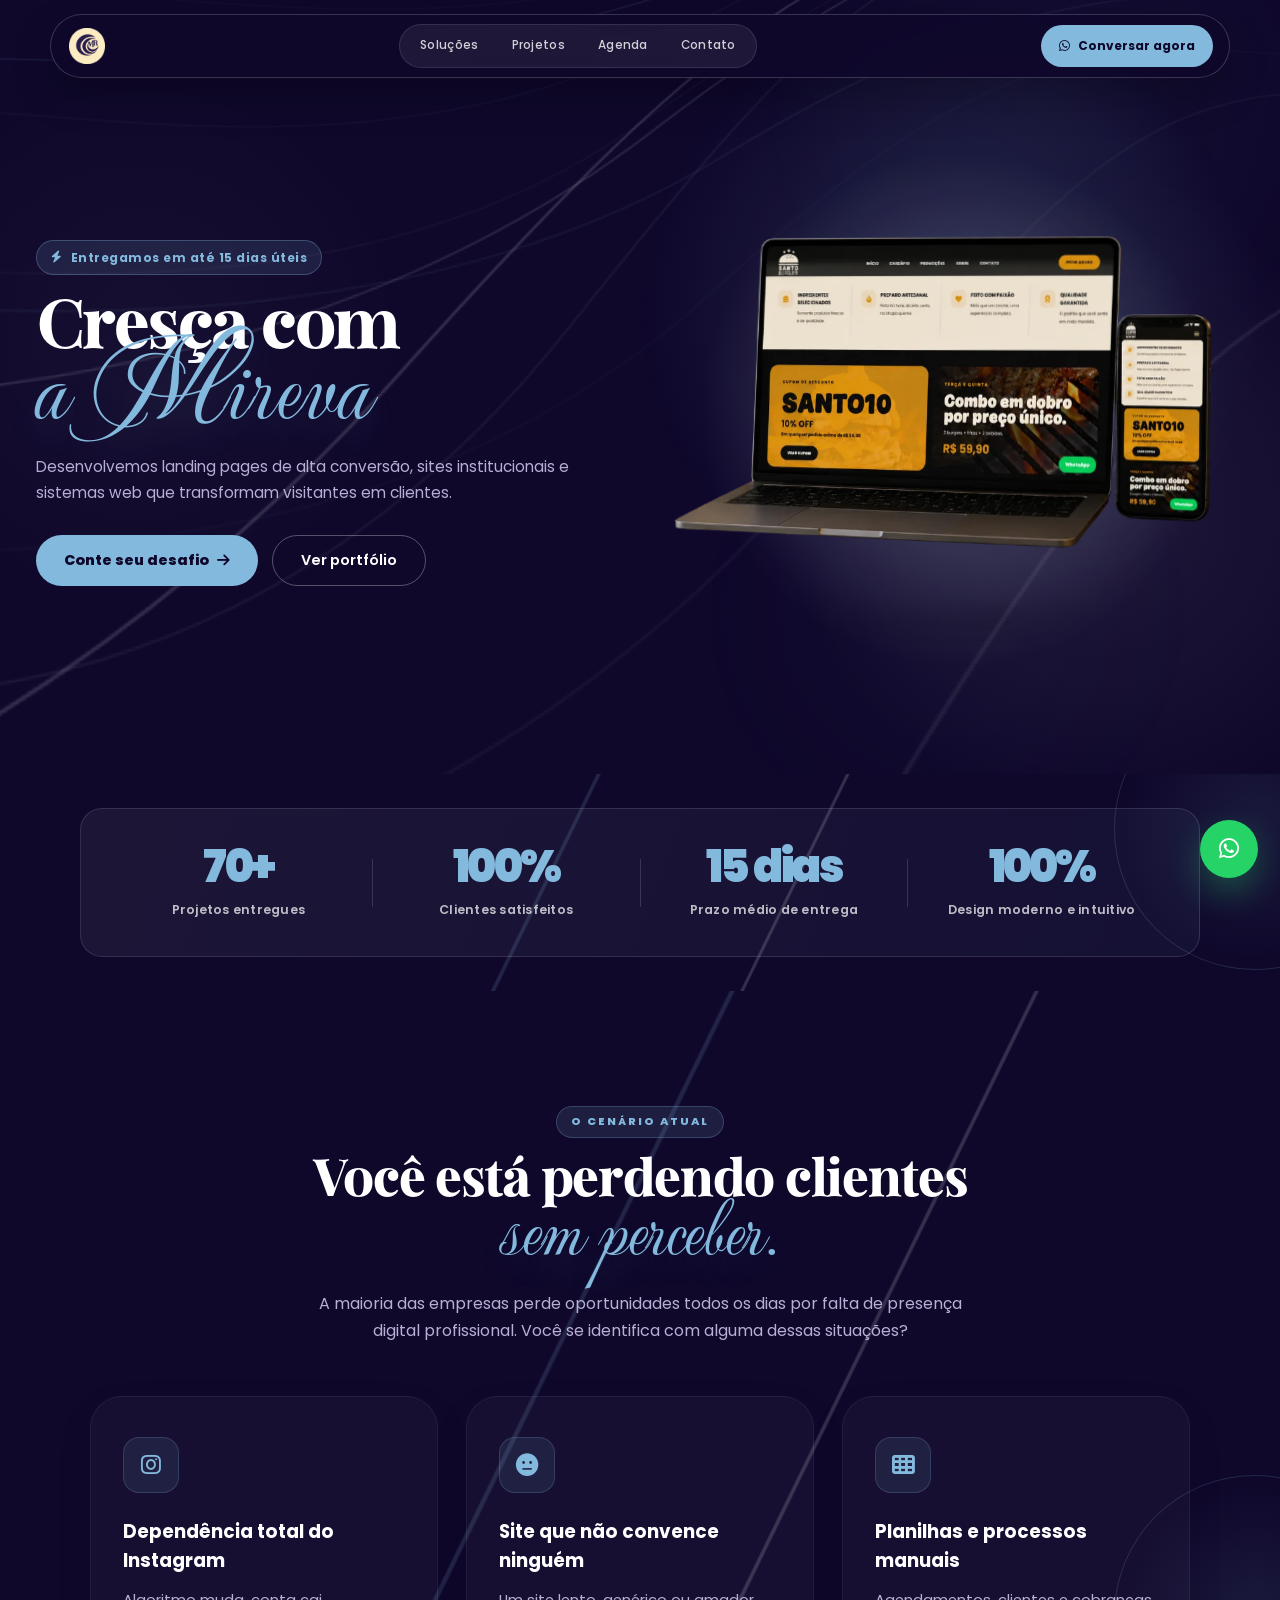
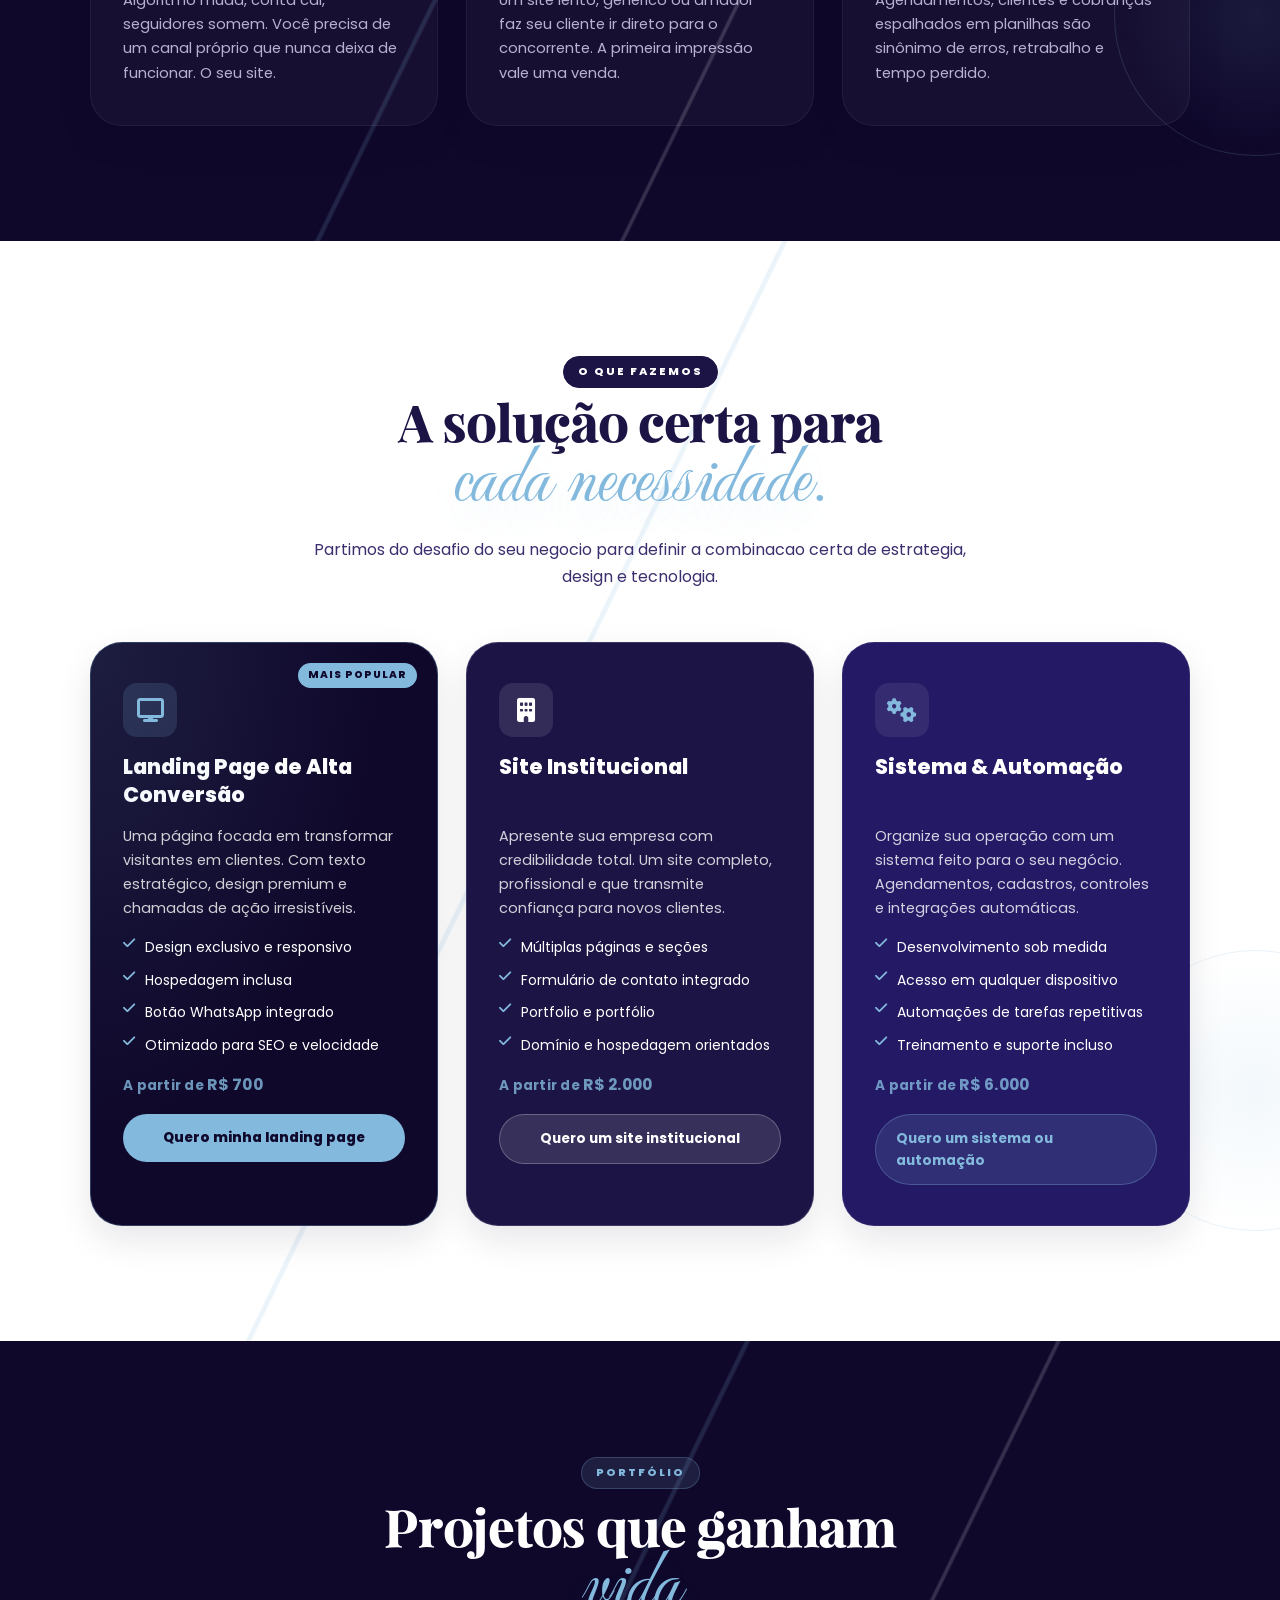
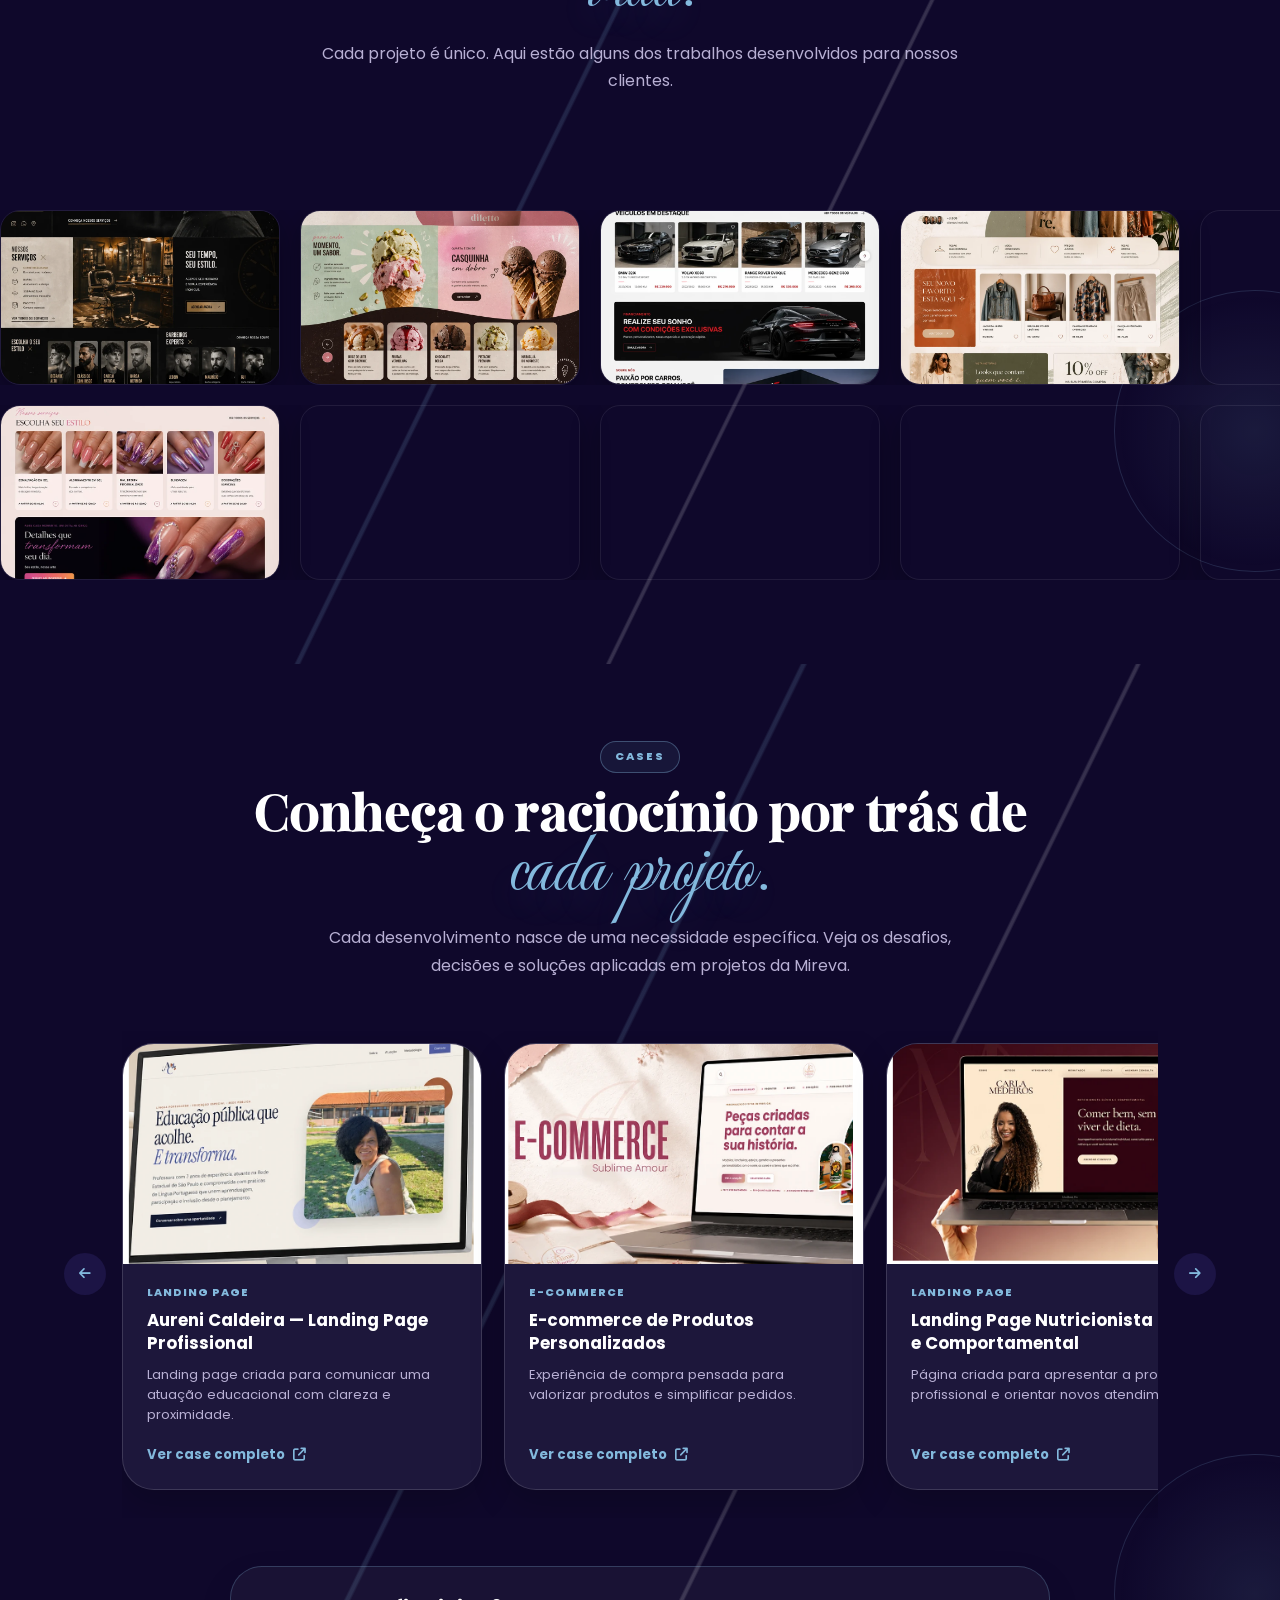
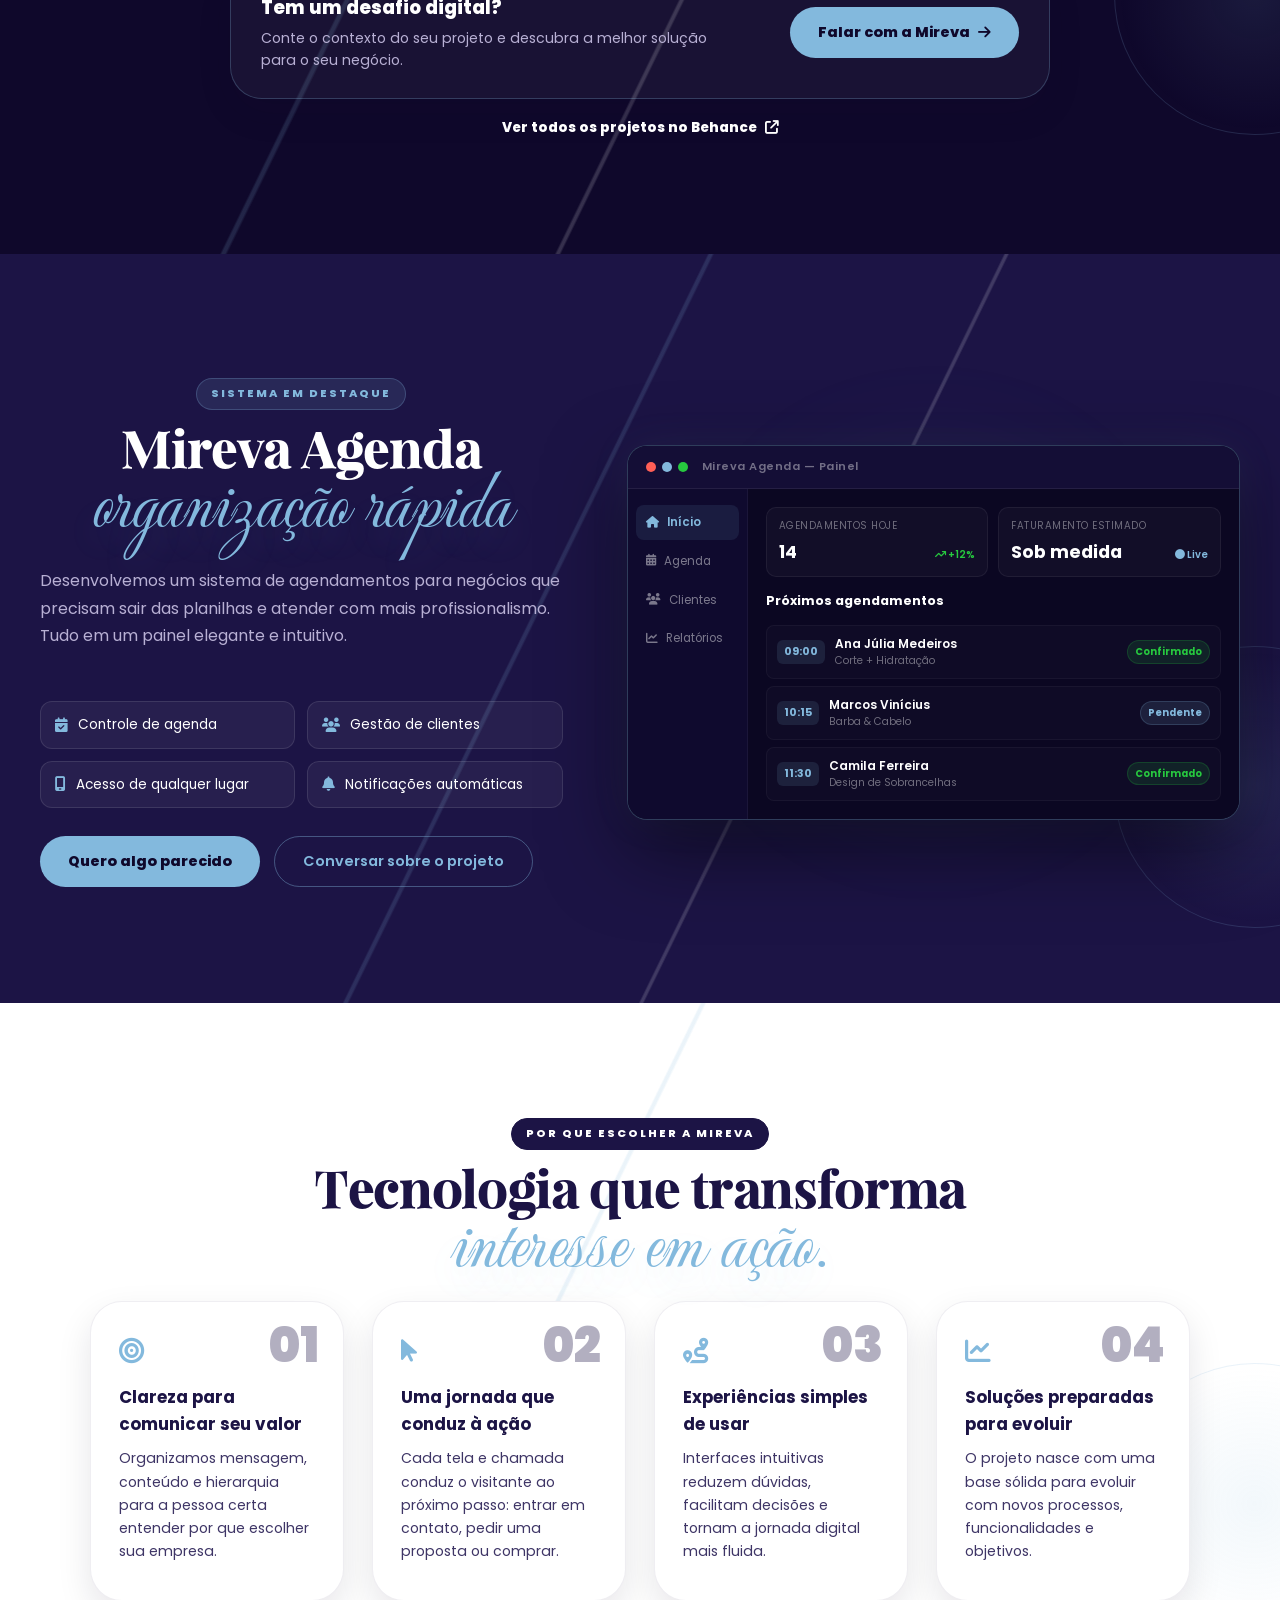
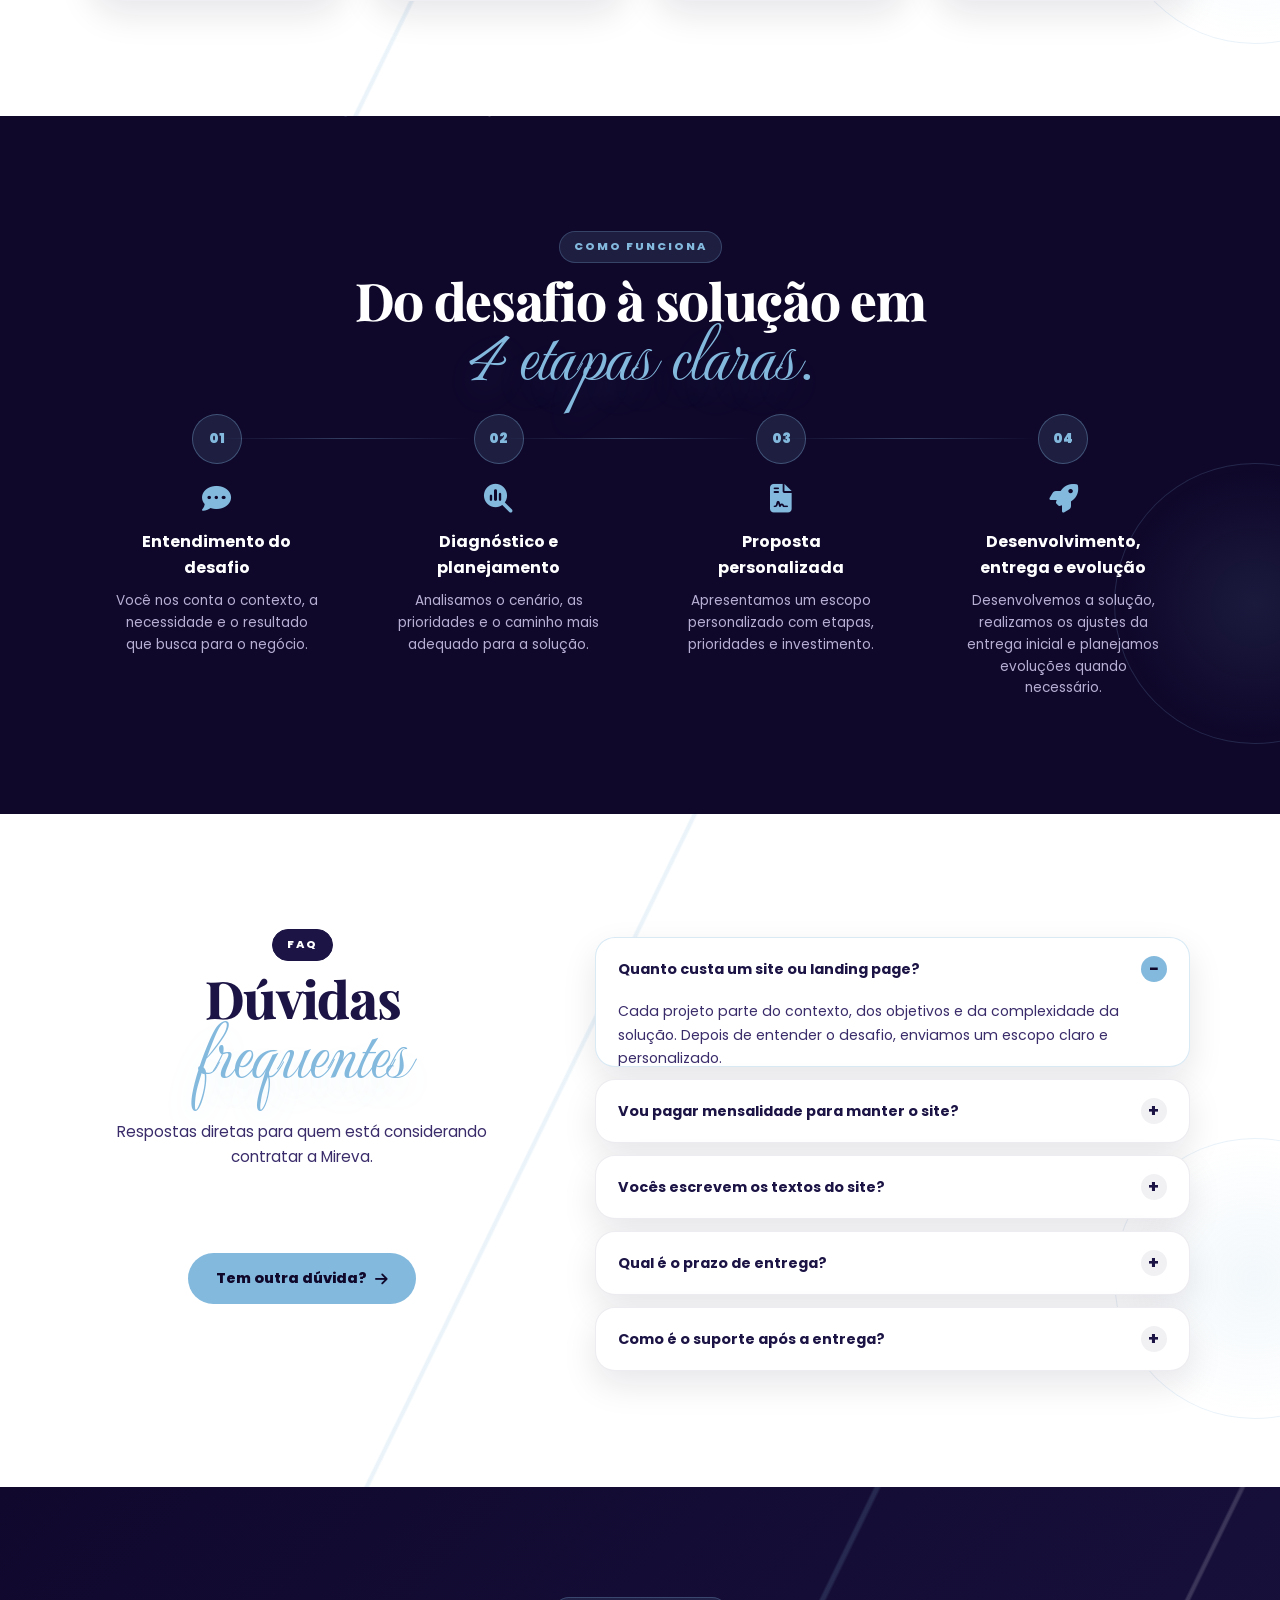
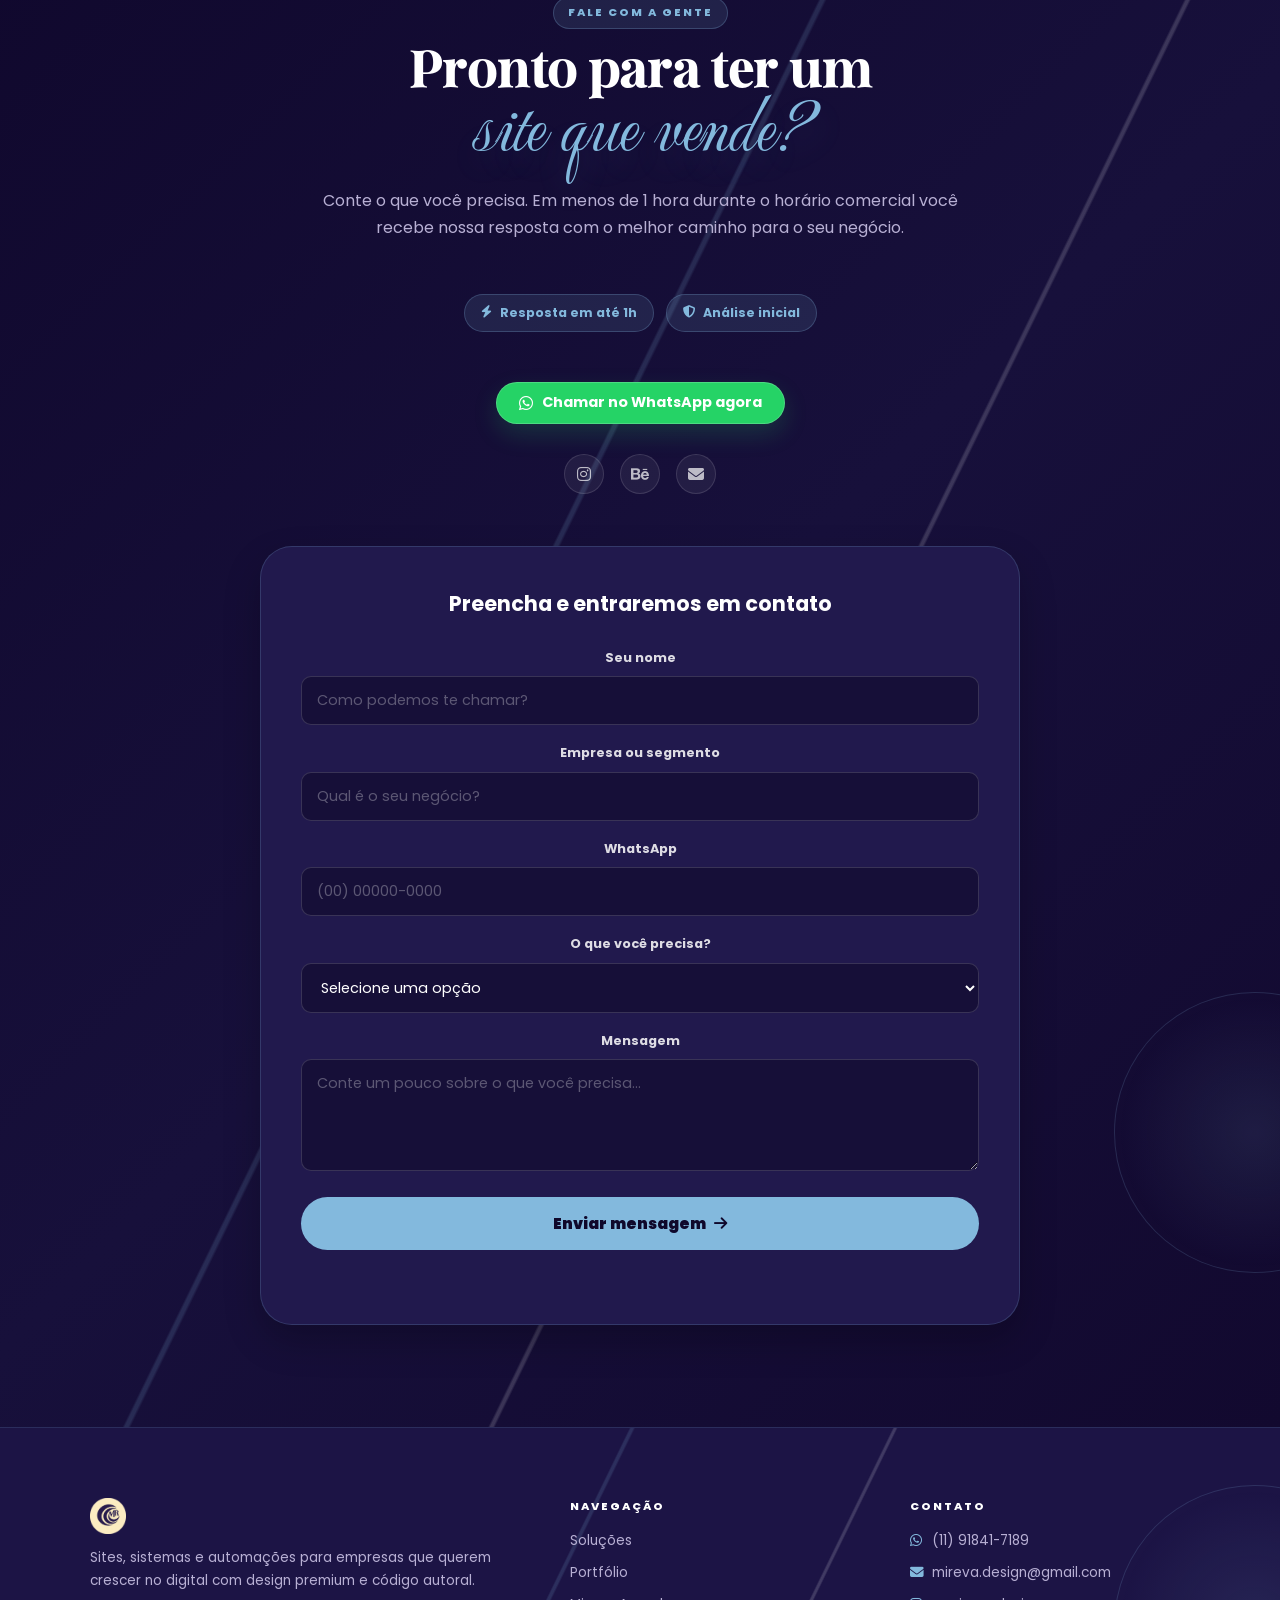
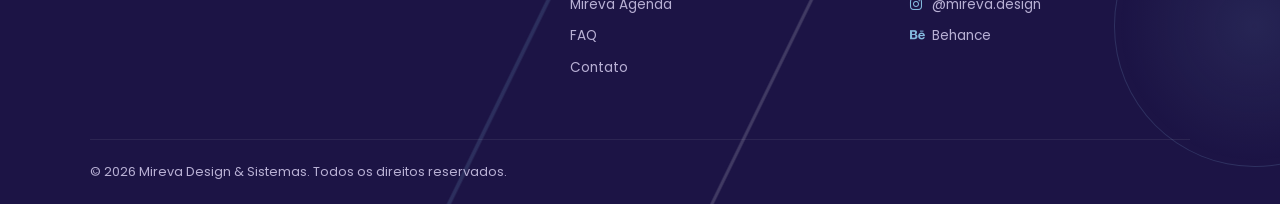
==== index.html @ 307eaa08 "Atualiza paleta, logo e detalhes visuais" ====
<!DOCTYPE html>
<html lang="pt-BR">
<head>
  <meta charset="UTF-8" />
  <meta name="viewport" content="width=device-width, initial-scale=1.0" />
  <title>Mireva Design & Sistemas | Sites e sistemas que vendem</title>
  <meta name="description" content="Landing pages de alta conversão, sites profissionais e sistemas personalizados para empresas que querem crescer no digital. Mireva Design & Sistemas.">
  <meta name="author" content="Mireva Design & Sistemas">
  <meta name="robots" content="index,follow,max-image-preview:large">
  <link rel="canonical" href="https://mirevadesign.com.br/">
  <meta property="og:type" content="website">
  <meta property="og:locale" content="pt_BR">
  <meta property="og:site_name" content="Mireva Design & Sistemas">
  <meta property="og:title" content="Mireva Design & Sistemas | Sites e sistemas sob medida">
  <meta property="og:description" content="Landing pages, sites institucionais, sistemas web e automações para empresas que querem crescer no digital.">
  <meta property="og:url" content="https://mirevadesign.com.br/">
  <meta property="og:image" content="https://mirevadesign.com.br/img/mireva-social.png">
  <meta property="og:image:width" content="1200">
  <meta property="og:image:height" content="630">
  <meta property="og:image:alt" content="Ilustração de soluções digitais da Mireva">
  <meta name="twitter:card" content="summary_large_image">
  <meta name="twitter:title" content="Mireva Design & Sistemas | Sites e sistemas sob medida">
  <meta name="twitter:description" content="Landing pages, sites institucionais, sistemas web e automações para empresas que querem crescer no digital.">
  <meta name="twitter:image" content="https://mirevadesign.com.br/img/mireva-social.png">
  <script type="application/ld+json">
  {
    "@context": "https://schema.org",
    "@type": ["Organization", "ProfessionalService"],
    "@id": "https://mirevadesign.com.br/#organization",
    "name": "Mireva Design & Sistemas",
    "url": "https://mirevadesign.com.br/",
    "logo": "https://mirevadesign.com.br/img/logo-branca.png",
    "image": "https://mirevadesign.com.br/img/mireva-social.png",
    "email": "mireva.design@gmail.com",
    "telephone": "+55-11-91841-7189",
    "areaServed": { "@type": "Country", "name": "Brasil" },
    "sameAs": [
      "https://www.instagram.com/mireva.design",
      "https://www.behance.net/mirevadesign"
    ],
    "knowsAbout": ["Landing pages", "Sites institucionais", "Sistemas web", "Automações de processos"]
  }
  </script>
  <link rel="icon" type="image/png" href="img/logo-branca.png">
  <link rel="apple-touch-icon" href="img/logo-branca.png">
  <link href="https://fonts.googleapis.com/css2?family=Mea+Culpa&family=Poppins:wght@400;500;600;700;800&display=swap" rel="stylesheet">
  <link rel="stylesheet" href="https://cdnjs.cloudflare.com/ajax/libs/font-awesome/6.5.1/css/all.min.css">
  <link rel="stylesheet" href="mireva.css?v=28">
</head>
<body>

  <!-- Partículas de luz de fundo -->
  <div class="bg-orbs" aria-hidden="true">
    <div class="orb orb-1"></div>
    <div class="orb orb-2"></div>
    <div class="orb orb-3"></div>
    <div class="orb orb-4"></div>
  </div>

  <!-- ========== HEADER ========== -->
  <header class="header" id="header">
    <a href="#inicio" class="logo">
      <img src="img/logo-branca.png" alt="Logo Mireva" width="256" height="256" decoding="async">
      <span></span>
    </a>

    <nav class="nav" id="nav">
      <a href="#servicos">Soluções</a>
      <a href="#portfolio">Projetos</a>
      <a href="#agenda">Agenda</a>
      <a href="#contato">Contato</a>
    </nav>

    <a href="https://wa.me/5511918417189" class="btn-cta-header" target="_blank" rel="noopener">
      <i class="fa-brands fa-whatsapp"></i> Conversar agora
    </a>
    <button class="menu-btn" id="menuBtn" aria-label="Menu">
      <span></span><span></span><span></span>
    </button>
  </header>

  <!-- ========== HERO ========== -->
  <section class="hero-section" id="inicio">
    <div class="hero-inner">
      <div class="hero-text">
        <div class="hero-badge">
          <i class="fa-solid fa-bolt"></i> Entregamos em até 15 dias úteis
        </div>
        <h1 class="hero-headline">
          <span>Cresça com</span>
          <em>a Mireva</em>
        </h1>
        <p class="hero-sub">Desenvolvemos landing pages de alta conversão, sites institucionais e sistemas web que transformam visitantes em clientes.</p>
        <div class="hero-actions">
          <a href="#contato" class="btn-gold">Conte seu desafio <i class="fa-solid fa-arrow-right"></i></a>
          <a href="#portfolio" class="btn-ghost">Ver portfólio</a>
        </div>
    
      </div>
      <div class="hero-visual">
        <div class="hero-glow"></div>
        <img src="img/laptop.webp" alt="Notebook com projeto digital da Mireva" class="hero-img" width="938" height="938" decoding="async" fetchpriority="high">
      </div>
    </div>
    <div class="hero-scroll-indicator">
      <span></span>
    </div>
  </section>

  <!-- ========== NÚMEROS ========== -->
  <section class="numbers-section">
    <div class="numbers-inner">
      <div class="number-card">
        <div class="number-val"><span class="counter" data-target="70">0</span>+</div>
        <p>Projetos entregues</p>
      </div>
      <div class="number-divider"></div>
      <div class="number-card">
        <div class="number-val"><span class="counter" data-target="100">0</span>%</div>
        <p>Clientes satisfeitos</p>
      </div>
      <div class="number-divider"></div>
      <div class="number-card">
        <div class="number-val"><span class="counter" data-target="15">0</span> dias</div>
        <p>Prazo médio de entrega</p>
      </div>
      <div class="number-divider"></div>
      <div class="number-card">
        <div class="number-val"><span class="counter" data-target="100">0</span>%</div>
        <p>Design moderno e intuitivo</p>
      </div>

    </div>
  </section>

  <!-- ========== DOR / PROBLEMA ========== -->
  <section class="pain-section" id="problema">
    <div class="section-container">
      <div class="section-label gold-label">O cenário atual</div>
      <h2 class="section-title light-title">Você está perdendo clientes <em>sem perceber.</em></h2>
      <p class="section-sub">A maioria das empresas perde oportunidades todos os dias por falta de presença digital profissional. Você se identifica com alguma dessas situações?</p>
      <div class="pain-grid">
        <article class="pain-card fade-up">
          <div class="pain-icon-wrap">
            <i class="fa-brands fa-instagram"></i>
          </div>
          <h3>Dependência total do Instagram</h3>
          <p>Algoritmo muda, conta cai, seguidores somem. Você precisa de um canal próprio que nunca deixa de funcionar. O seu site.</p>
        </article>
        <article class="pain-card fade-up" style="animation-delay:.1s">
          <div class="pain-icon-wrap">
            <i class="fa-solid fa-face-meh"></i>
          </div>
          <h3>Site que não convence ninguém</h3>
          <p>Um site lento, genérico ou amador faz seu cliente ir direto para o concorrente. A primeira impressão vale uma venda.</p>
        </article>
        <article class="pain-card fade-up" style="animation-delay:.2s">
          <div class="pain-icon-wrap">
            <i class="fa-solid fa-table-cells"></i>
          </div>
          <h3>Planilhas e processos manuais</h3>
          <p>Agendamentos, clientes e cobranças espalhados em planilhas são sinônimo de erros, retrabalho e tempo perdido.</p>
        </article>
      </div>
    </div>
  </section>

  <!-- ========== SOLUÇÕES ========== -->
  <section class="solutions-section" id="servicos">
    <div class="section-container">
      <div class="section-label navy-label">O que fazemos</div>
      <h2 class="section-title dark-title">A solução certa para <em>cada necessidade.</em></h2>
      <p class="section-sub solutions-positioning">Partimos do desafio do seu negocio para definir a combinacao certa de estrategia, design e tecnologia.</p>
      <div class="solutions-grid">

        <article class="solution-card solution-gold fade-up">
          <div class="solution-icon"><i class="fa-solid fa-display"></i></div>
          <div class="solution-badge">Mais popular</div>
          <h3>Landing Page de Alta Conversão</h3>
          <p>Uma página focada em transformar visitantes em clientes. Com texto estratégico, design premium e chamadas de ação irresistíveis.</p>
          <ul class="solution-list">
            <li><i class="fa-solid fa-check"></i> Design exclusivo e responsivo</li>
            <li><i class="fa-solid fa-check"></i> Hospedagem inclusa</li>
            <li><i class="fa-solid fa-check"></i> Botão WhatsApp integrado</li>
            <li><i class="fa-solid fa-check"></i> Otimizado para SEO e velocidade</li>
          </ul>
          <p class="solution-price">A partir de <strong>R$ 700</strong></p>
          <a href="#contato" class="btn-solution-gold">Quero minha landing page</a>
        </article>

        <article class="solution-card solution-navy fade-up" style="animation-delay:.12s">
          <div class="solution-icon"><i class="fa-solid fa-building"></i></div>
          <h3>Site Institucional</h3>
          <p>Apresente sua empresa com credibilidade total. Um site completo, profissional e que transmite confiança para novos clientes.</p>
          <ul class="solution-list">
            <li><i class="fa-solid fa-check"></i> Múltiplas páginas e seções</li>
            <li><i class="fa-solid fa-check"></i> Formulário de contato integrado</li>
            <li><i class="fa-solid fa-check"></i> Portfolio e portfólio</li>
            <li><i class="fa-solid fa-check"></i> Domínio e hospedagem orientados</li>
          </ul>
          <p class="solution-price">A partir de <strong>R$ 2.000</strong></p>
          <a href="#contato" class="btn-solution-navy">Quero um site institucional</a>
        </article>

        <article class="solution-card solution-dark fade-up" style="animation-delay:.24s">
          <div class="solution-icon"><i class="fa-solid fa-gears"></i></div>
          <h3>Sistema & Automação</h3>
          <p>Organize sua operação com um sistema feito para o seu negócio. Agendamentos, cadastros, controles e integrações automáticas.</p>
          <ul class="solution-list">
            <li><i class="fa-solid fa-check"></i> Desenvolvimento sob medida</li>
            <li><i class="fa-solid fa-check"></i> Acesso em qualquer dispositivo</li>
            <li><i class="fa-solid fa-check"></i> Automações de tarefas repetitivas</li>
            <li><i class="fa-solid fa-check"></i> Treinamento e suporte incluso</li>
          </ul>
          <p class="solution-price">A partir de <strong>R$ 6.000</strong></p>
          <a href="#contato" class="btn-solution-dark">Quero um sistema ou automação</a>
        </article>

      </div>

    </div>
  </section>

  <!-- ========== PORTFOLIO ========== -->
  <section class="portfolio-section" id="portfolio">
    <div class="portfolio-header">
      <div class="section-label gold-label">Portfólio</div>
      <h2 class="section-title light-title">Projetos que ganham <em>vida.</em></h2>
      <p class="section-sub">Cada projeto é único. Aqui estão alguns dos trabalhos desenvolvidos para nossos clientes.</p>
    </div>

    <div class="portfolio-carousel carousel-right">
      <div class="portfolio-track">
        <div class="portfolio-group">
          <div class="portfolio-card"><img src="img/landingPages/barbeiroLandingPage.webp" alt="Landing page barbearia" loading="lazy" decoding="async"></div>
          <div class="portfolio-card"><img src="img/landingPages/landingMilkshake.webp" alt="Landing page milkshake" loading="lazy" decoding="async"></div>
          <div class="portfolio-card"><img src="img/landingPages/landingPageAutomoveis.webp" alt="Landing page automóveis" loading="lazy" decoding="async"></div>
          <div class="portfolio-card"><img src="img/landingPages/brecholanding.webp" alt="Landing page brechó" loading="lazy" decoding="async"></div>
          <div class="portfolio-card"><img src="img/landingPages/landingpageCabeleleiro.webp" alt="Landing page cabeleireiro" loading="lazy" decoding="async"></div>
        </div>
        <div class="portfolio-group" aria-hidden="true">
          <div class="portfolio-card"><img src="img/landingPages/barbeiroLandingPage.webp" alt="" loading="lazy" decoding="async"></div>
          <div class="portfolio-card"><img src="img/landingPages/landingMilkshake.webp" alt="" loading="lazy" decoding="async"></div>
          <div class="portfolio-card"><img src="img/landingPages/landingPageAutomoveis.webp" alt="" loading="lazy" decoding="async"></div>
          <div class="portfolio-card"><img src="img/landingPages/brecholanding.webp" alt="" loading="lazy" decoding="async"></div>
          <div class="portfolio-card"><img src="img/landingPages/landingpageCabeleleiro.webp" alt="" loading="lazy" decoding="async"></div>
        </div>
        <div class="portfolio-group" aria-hidden="true">
          <div class="portfolio-card"><img src="img/landingPages/barbeiroLandingPage.webp" alt="" loading="lazy" decoding="async"></div>
          <div class="portfolio-card"><img src="img/landingPages/landingMilkshake.webp" alt="" loading="lazy" decoding="async"></div>
          <div class="portfolio-card"><img src="img/landingPages/landingPageAutomoveis.webp" alt="" loading="lazy" decoding="async"></div>
          <div class="portfolio-card"><img src="img/landingPages/brecholanding.webp" alt="" loading="lazy" decoding="async"></div>
          <div class="portfolio-card"><img src="img/landingPages/landingpageCabeleleiro.webp" alt="" loading="lazy" decoding="async"></div>
        </div>
      </div>
    </div>

    <div class="portfolio-carousel carousel-left">
      <div class="portfolio-track">
        <div class="portfolio-group">
          <div class="portfolio-card"><img src="img/landingPages/landingPagesUnhas.webp" alt="Landing page unhas" loading="lazy" decoding="async"></div>
          <div class="portfolio-card"><img src="img/landingPages/landingPageHamburgueria.webp" alt="Landing page hamburgueria" loading="lazy" decoding="async"></div>
          <div class="portfolio-card"><img src="img/landingPages/landingPageMilkshake.webp" alt="Landing page milkshake 2" loading="lazy" decoding="async"></div>
          <div class="portfolio-card"><img src="img/landingPages/landingPagesRoupa.webp" alt="Landing page roupa" loading="lazy" decoding="async"></div>
          <div class="portfolio-card"><img src="img/landingPages/landingpagesTenis.webp" alt="Landing page tênis" loading="lazy" decoding="async"></div>
        </div>
        <div class="portfolio-group" aria-hidden="true">
          <div class="portfolio-card"><img src="img/landingPages/landingPagesUnhas.webp" alt="" loading="lazy" decoding="async"></div>
          <div class="portfolio-card"><img src="img/landingPages/landingPageHamburgueria.webp" alt="" loading="lazy" decoding="async"></div>
          <div class="portfolio-card"><img src="img/landingPages/landingPageMilkshake.webp" alt="" loading="lazy" decoding="async"></div>
          <div class="portfolio-card"><img src="img/landingPages/landingPagesRoupa.webp" alt="" loading="lazy" decoding="async"></div>
          <div class="portfolio-card"><img src="img/landingPages/landingpagesTenis.webp" alt="" loading="lazy" decoding="async"></div>
        </div>
        <div class="portfolio-group" aria-hidden="true">
          <div class="portfolio-card"><img src="img/landingPages/landingPagesUnhas.webp" alt="" loading="lazy" decoding="async"></div>
          <div class="portfolio-card"><img src="img/landingPages/landingPageHamburgueria.webp" alt="" loading="lazy" decoding="async"></div>
          <div class="portfolio-card"><img src="img/landingPages/landingPageMilkshake.webp" alt="" loading="lazy" decoding="async"></div>
          <div class="portfolio-card"><img src="img/landingPages/landingPagesRoupa.webp" alt="" loading="lazy" decoding="async"></div>
          <div class="portfolio-card"><img src="img/landingPages/landingpagesTenis.webp" alt="" loading="lazy" decoding="async"></div>
        </div>
      </div>
    </div>

    <div class="cases-intro">
      <div class="section-label gold-label">Cases</div>
      <h2 class="section-title light-title">Conheça o raciocínio por trás de cada projeto</h2>
      <p>Cada desenvolvimento nasce de uma necessidade específica. Veja os desafios, decisões e soluções aplicadas em projetos reais da Mireva.</p>
      <div class="cases-grid">
        <article class="case-card">
          <div class="case-card-top"><span class="case-category">Sistema</span><i class="fa-solid fa-arrow-up-right-from-square"></i></div>
          <h3>Clínica Optomais</h3>
          <p><strong>Desafio:</strong> Organizar processos e melhorar a experiência digital da clínica.</p>
          <p><strong>Solução:</strong> Desenvolvimento de uma solução personalizada unindo interface e tecnologia.</p>
          <a href="https://www.behance.net/mirevadesign" target="_blank" rel="noopener">Ver case completo <i class="fa-solid fa-arrow-right"></i></a>
        </article>
        <article class="case-card">
          <div class="case-card-top"><span class="case-category">Landing Page</span><i class="fa-solid fa-arrow-up-right-from-square"></i></div>
          <h3>Maria Amora Cookies</h3>
          <p><strong>Desafio:</strong> Apresentar produtos artesanais e facilitar pedidos no digital.</p>
          <p><strong>Solução:</strong> Uma experiência visual com catálogo, ofertas e caminhos diretos para o WhatsApp.</p>
          <a href="https://www.behance.net/mirevadesign" target="_blank" rel="noopener">Ver case completo <i class="fa-solid fa-arrow-right"></i></a>
        </article>
        <article class="case-card">
          <div class="case-card-top"><span class="case-category">Site institucional</span><i class="fa-solid fa-arrow-up-right-from-square"></i></div>
          <h3>Clínica de Estética</h3>
          <p><strong>Desafio:</strong> Comunicar procedimentos e diferenciais com mais clareza e confiança.</p>
          <p><strong>Solução:</strong> Estrutura digital elegante, responsiva e orientada à decisão de novas clientes.</p>
          <a href="https://www.behance.net/mirevadesign" target="_blank" rel="noopener">Ver case completo <i class="fa-solid fa-arrow-right"></i></a>
        </article>
      </div>
    </div>

  </section>

  <!-- ========== DESTAQUES / PROJETO SHOWCASE ========== -->
  <section class="showcase-section">
    <div class="section-container">
      <div class="section-label navy-label">Destaques</div>
      <h2 class="section-title dark-title">Conheça alguns dos <em>nossos trabalhos.</em></h2>
      <p class="section-sub showcase-sub">Cada projeto foi pensado para resolver um problema real. Com design, estratégia e tecnologia sob medida.</p>

      <div class="showcase-grid">

        <!-- Projeto 1 — Site -->
        <article class="showcase-card fade-up">
          <div class="showcase-img">
            <!-- Substitua o src pela imagem do seu projeto -->
            <img src="img/siteesteticaimagem.webp" alt="Site profissional" loading="lazy" decoding="async">
            <span class="showcase-badge">Site</span>
          </div>
          <div class="showcase-info">
            <h3>Site para Clínica de Estética</h3>
            <p>Uma presença digital elegante para apresentar procedimentos, diferenciais e facilitar o contato de novas clientes.</p>
            <a href="#contato" class="showcase-link">Quero um projeto assim <i class="fa-solid fa-arrow-right"></i></a>
          </div>
        </article>

        <!-- Projeto 2 — Site -->
        <article class="showcase-card fade-up" style="animation-delay:.1s">
          <div class="showcase-img">
            <!-- Substitua o src pela imagem do seu projeto -->
            <img src="img/sitemariaamoracookies.webp" alt="Landing page profissional" loading="lazy" decoding="async">
            <span class="showcase-badge">Landing Page</span>
          </div>
          <div class="showcase-info">
            <h3>Landing Page para Doceria Artesanal</h3>
            <p>Landing page com cardápio, sacola de pedidos, boxes para presente e chamada direta para compra pelo WhatsApp.</p>
            <a href="#contato" class="showcase-link">Quero minha landing page <i class="fa-solid fa-arrow-right"></i></a>
          </div>
        </article>

        <!-- Projeto 3 — Sistema de Ótica -->
        <article class="showcase-card fade-up" style="animation-delay:.2s">
          <div class="showcase-img">
            <!-- Substitua o src pela imagem do sistema de ótica -->
            <img src="img/sistemaotica.webp" alt="Sistema de gestão para ótica" loading="lazy" decoding="async">
            <span class="showcase-badge badge-system">Sistema</span>
          </div>
          <div class="showcase-info">
            <h3>Sistema para Clínica de Optometria</h3>
            <p>Sistema desenvolvido para substituir receitas em papel por uma gestão digital completa, com pacientes, exames, agenda, relatórios e backup em um só lugar.</p>
            <a href="#contato" class="showcase-link">Quero um sistema <i class="fa-solid fa-arrow-right"></i></a>
          </div>
        </article>

        <!-- Projeto 4 — Identidade Visual -->
        <article class="showcase-card fade-up" style="animation-delay:.3s">
          <div class="showcase-img">
            <!-- Substitua o src pela imagem da identidade visual -->
            <img src="img/sitemodamasculina.webp" alt="Identidade visual" loading="lazy" decoding="async">
            <span class="showcase-badge badge-brand">Site</span>
          </div>
          <div class="showcase-info">
            <h3>Loja Online para Moda Masculina</h3>
            <p>Projeto criado para apresentar coleções, destacar peças masculinas e facilitar pedidos com sacola de compras e finalização pelo WhatsApp.</p>
            <a href="#contato" class="showcase-link">Quero um site profissional <i class="fa-solid fa-arrow-right"></i></a>
          </div>
        </article>

      </div>
    </div>
  </section>

  <!-- ========== CASES DO BEHANCE ========== -->
  <section class="behance-section" id="cases">
    <div class="section-container">
      <div class="section-label navy-label">Cases</div>
      <h2 class="section-title dark-title">Conheça o raciocínio por trás de <em>cada projeto.</em></h2>
      <p class="section-sub behance-sub">Cada desenvolvimento nasce de uma necessidade específica. Veja os desafios, decisões e soluções aplicadas em projetos da Mireva.</p>
      <div class="behance-carousel-wrap">
        <button class="behance-arrow behance-prev" type="button" aria-label="Ver projetos anteriores"><i class="fa-solid fa-arrow-left"></i></button>
        <div class="behance-carousel" id="behanceCarousel" tabindex="0" aria-label="Carrossel de projetos do Behance">
          <a class="behance-card" href="https://www.behance.net/gallery/253688477/Aureni-Caldeira-Landing-Page-Profissional">
            <img src="img/behance/educacao-publica.png" alt="Landing page profissional de Aureni Caldeira" loading="lazy"><span>Landing Page</span><h3>Aureni Caldeira — Landing Page Profissional</h3><p class="behance-description">Landing page criada para comunicar uma atuação educacional com clareza e proximidade.</p><b>Ver case completo <i class="fa-solid fa-arrow-up-right-from-square"></i></b>
          </a>
          <a class="behance-card" href="https://www.behance.net/gallery/253688427/E-commerce-de-Produtos-Personalizados">
            <img src="img/behance/sublime-amour.png" alt="E-commerce Sublime Amour" loading="lazy"><span>E-commerce</span><h3>E-commerce de Produtos Personalizados</h3><p class="behance-description">Experiência de compra pensada para valorizar produtos e simplificar pedidos.</p><b>Ver case completo <i class="fa-solid fa-arrow-up-right-from-square"></i></b>
          </a>
          <a class="behance-card" href="https://www.behance.net/gallery/252572629/Landing-Page-Nutricionista-Clinica-e-Comportamental">
            <img src="img/behance/carla-medeiros.png" alt="Site da nutricionista Carla Medeiros" loading="lazy"><span>Landing Page</span><h3>Landing Page Nutricionista Clínica e Comportamental</h3><p class="behance-description">Página criada para apresentar a proposta profissional e orientar novos atendimentos.</p><b>Ver case completo <i class="fa-solid fa-arrow-up-right-from-square"></i></b>
          </a>
          <a class="behance-card" href="https://www.behance.net/gallery/252474619/Landing-Page-Premium-Esttica">
            <img src="img/behance/or-estetica.png" alt="Site da clínica OR Estética" loading="lazy"><span>Landing Page</span><h3>Landing Page Premium - Estética</h3><p class="behance-description">Uma presença digital premium para apresentar procedimentos e facilitar o contato.</p><b>Ver case completo <i class="fa-solid fa-arrow-up-right-from-square"></i></b>
          </a>
          <a class="behance-card" href="https://www.behance.net/gallery/252461949/ZC-Fotografa-Landing-Page">
            <img src="img/behance/casamentos.png" alt="Landing page para fotógrafa de casamentos" loading="lazy"><span>Landing Page</span><h3>ZC Fotógrafa — Landing Page</h3><p class="behance-description">Projeto visual para reunir portfólio, serviços e pedidos de orçamento.</p><b>Ver case completo <i class="fa-solid fa-arrow-up-right-from-square"></i></b>
          </a>
          <a class="behance-card" href="https://www.behance.net/gallery/252466063/Site-institucional-Tarot">
            <img src="img/behance/manifestar-tarot.png" alt="Site Manifestar Tarot" loading="lazy"><span>Site institucional</span><h3>Site institucional - Tarot</h3><p class="behance-description">Experiência imersiva para apresentar serviços, agenda e identidade da marca.</p><b>Ver case completo <i class="fa-solid fa-arrow-up-right-from-square"></i></b>
          </a>
          <a class="behance-card" href="https://www.behance.net/gallery/253057547/Carrossel-Estratgia-visual-para-um-personal-trainer">
            <img src="img/behance/adriano-trainer.png" alt="Carrossel para Adriano Trainer" loading="lazy"><span>Social Media</span><h3>Carrossel | Estratégia visual para um personal trainer</h3><p class="behance-description">Conteúdo visual desenvolvido para comunicar transformação, método e posicionamento.</p><b>Ver case completo <i class="fa-solid fa-arrow-up-right-from-square"></i></b>
          </a>
          <a class="behance-card" href="https://www.behance.net/gallery/252473299/Landing-Page-para-Psicanalise">
            <img src="img/behance/landing-page-psicanalise.png" alt="Landing page para psicanálise" loading="lazy"><span>Landing Page</span><h3>Landing Page para Psicanálise</h3><p class="behance-description">Projeto construído para explicar a abordagem terapêutica e tornar o primeiro contato mais simples.</p><b>Ver case completo <i class="fa-solid fa-arrow-up-right-from-square"></i></b>
          </a>
          <a class="behance-card" href="https://www.behance.net/gallery/252470647/Landing-Page-Premium-Especialista-em-Penteados">
            <img src="img/behance/site-fotografia.png" alt="Landing page para especialista em penteados" loading="lazy"><span>Landing Page</span><h3>Landing Page Premium Especialista em Penteados</h3><p class="behance-description">Página criada para apresentar o trabalho de um especialista em penteados, noivas e debutantes.</p><b>Ver case completo <i class="fa-solid fa-arrow-up-right-from-square"></i></b>
          </a>
          <a class="behance-card" href="https://www.behance.net/gallery/252293683/E-commerce-de-Cookies">
            <img src="img/behance/maria-amora-responsive.png" alt="E-commerce de Cookies em dispositivos móveis" loading="lazy"><span>E-commerce</span><h3>E-commerce de Cookies</h3><p class="behance-description">Experiência responsiva para facilitar pedidos e apresentar produtos em qualquer dispositivo.</p><b>Ver case completo <i class="fa-solid fa-arrow-up-right-from-square"></i></b>
          </a>
          <a class="behance-card" href="https://www.behance.net/gallery/252298055/Sistema-de-Agendamento">
            <img src="img/behance/mireva-agenda.png" alt="Sistema Mireva Agenda" loading="lazy"><span>Sistema</span><h3>Sistema de Agendamento</h3><p class="behance-description">Uma solução para organizar agenda, reservas e a rotina de negócios que vivem de horário marcado.</p><b>Ver case completo <i class="fa-solid fa-arrow-up-right-from-square"></i></b>
          </a>
        </div>
        <button class="behance-arrow behance-next" type="button" aria-label="Ver próximos projetos"><i class="fa-solid fa-arrow-right"></i></button>
      </div>
      <button class="behance-mobile-cue" type="button" aria-label="Ver o próximo projeto"><span>Deslize para explorar</span><i class="fa-solid fa-arrow-right-long" aria-hidden="true"></i></button>
      <div class="behance-pagination" id="behancePagination" aria-label="Navegação dos cases do Behance"></div>
      <div class="cases-cta">
        <div class="cases-cta-copy">
          <p>Tem um desafio digital?</p>
          <span>Conte o contexto do seu projeto e descubra a melhor solução para o seu negócio.</span>
        </div>
        <a href="#contato" class="btn-gold">Falar com a Mireva <i class="fa-solid fa-arrow-right"></i></a>
      </div>
      <a class="behance-profile-link" href="https://www.behance.net/mireva" target="_blank" rel="noopener">Ver todos os projetos no Behance <i class="fa-solid fa-arrow-up-right-from-square"></i></a>
    </div>
  </section>

  <!-- ========== MIREVA AGENDA ========== -->
  <section class="agenda-section" id="agenda">
    <div class="agenda-inner">
      <div class="agenda-copy fade-up">
        <div class="section-label gold-label">Sistema em destaque</div>
        <h2 class="section-title light-title">Mireva Agenda <br><em>organização rápida</em></h2>
        <p>Desenvolvemos um sistema de agendamentos para negócios que precisam sair das planilhas e atender com mais profissionalismo. Tudo em um painel elegante e intuitivo.</p>
        <div class="agenda-features">
          <div class="feat"><i class="fa-solid fa-calendar-check"></i> Controle de agenda</div>
          <div class="feat"><i class="fa-solid fa-users"></i> Gestão de clientes</div>
          <div class="feat"><i class="fa-solid fa-mobile-screen"></i> Acesso de qualquer lugar</div>
          <div class="feat"><i class="fa-solid fa-bell"></i> Notificações automáticas</div>
        </div>
        <div class="agenda-actions">
          <a href="#contato" class="btn-gold">Quero algo parecido</a>
          <a href="#contato" class="btn-ghost-gold">Conversar sobre o projeto</a>
        </div>
      </div>
      <div class="agenda-mockup-wrap fade-up">
        <div class="agenda-glow"></div>
        <div class="agenda-dashboard-mockup">
          <div class="mockup-header">
            <div class="mockup-dots">
              <span class="dot dot-red"></span>
              <span class="dot dot-yellow"></span>
              <span class="dot dot-green"></span>
            </div>
            <div class="mockup-title">Mireva Agenda — Painel</div>
          </div>
          <div class="mockup-body">
            <aside class="mockup-sidebar">
              <div class="sidebar-item active"><i class="fa-solid fa-house"></i> Início</div>
              <div class="sidebar-item"><i class="fa-solid fa-calendar-days"></i> Agenda</div>
              <div class="sidebar-item"><i class="fa-solid fa-users"></i> Clientes</div>
              <div class="sidebar-item"><i class="fa-solid fa-chart-line"></i> Relatórios</div>
            </aside>
            <div class="mockup-content">
              <div class="dashboard-stats">
                <div class="stat-mini-card">
                  <span class="stat-label">Agendamentos hoje</span>
                  <div class="stat-value-group">
                    <span class="stat-mini-value" id="dashboard-booking-count">14</span>
                    <span class="stat-mini-trend"><i class="fa-solid fa-arrow-trend-up"></i> +12%</span>
                  </div>
                </div>
                <div class="stat-mini-card">
                  <span class="stat-label">Faturamento estimado</span>
                  <div class="stat-value-group">
                    <span class="stat-mini-value">Sob medida</span>
                    <span class="stat-mini-trend positive"><i class="fa-solid fa-circle"></i> Live</span>
                  </div>
                </div>
              </div>
              <div class="dashboard-section-title">Próximos agendamentos</div>
              <div class="booking-list" id="dashboard-booking-list">
                <div class="booking-item">
                  <div class="booking-time">09:00</div>
                  <div class="booking-info">
                    <span class="booking-name">Ana Júlia Medeiros</span>
                    <span class="booking-service">Corte + Hidratação</span>
                  </div>
                  <span class="badge badge-success">Confirmado</span>
                </div>
                <div class="booking-item">
                  <div class="booking-time">10:15</div>
                  <div class="booking-info">
                    <span class="booking-name">Marcos Vinícius</span>
                    <span class="booking-service">Barba & Cabelo</span>
                  </div>
                  <span class="badge badge-pending">Pendente</span>
                </div>
                <div class="booking-item">
                  <div class="booking-time">11:30</div>
                  <div class="booking-info">
                    <span class="booking-name">Camila Ferreira</span>
                    <span class="booking-service">Design de Sobrancelhas</span>
                  </div>
                  <span class="badge badge-success">Confirmado</span>
                </div>
              </div>
            </div>
          </div>
        </div>
      </div>
    </div>
  </section>

  <!-- ========== POR QUE MIREVA ========== -->
  <section class="why-section">
    <div class="section-container">
      <div class="section-label navy-label">Por que escolher a Mireva</div>
      <h2 class="section-title dark-title">Tecnologia que transforma <em>interesse em ação.</em></h2>
      <div class="why-grid">
        <article class="why-card fade-up">
          <div class="why-num">01</div>
          <i class="fa-solid fa-bullseye why-icon"></i>
          <h3>Clareza para comunicar seu valor</h3>
          <p>Organizamos mensagem, conteúdo e hierarquia para a pessoa certa entender por que escolher sua empresa.</p>
        </article>
        <article class="why-card fade-up" style="animation-delay:.1s">
          <div class="why-num">02</div>
          <i class="fa-solid fa-arrow-pointer why-icon"></i>
          <h3>Uma jornada que conduz à ação</h3>
          <p>Cada tela e chamada conduz o visitante ao próximo passo: entrar em contato, pedir uma proposta ou comprar.</p>
        </article>
        <article class="why-card fade-up" style="animation-delay:.2s">
          <div class="why-num">03</div>
          <i class="fa-solid fa-route why-icon"></i>
          <h3>Experiências simples de usar</h3>
          <p>Interfaces intuitivas reduzem dúvidas, facilitam decisões e tornam a jornada digital mais fluida.</p>
        </article>
        <article class="why-card fade-up" style="animation-delay:.3s">
          <div class="why-num">04</div>
          <i class="fa-solid fa-chart-line why-icon"></i>
          <h3>Soluções preparadas para evoluir</h3>
          <p>O projeto nasce com uma base sólida para evoluir com novos processos, funcionalidades e objetivos.</p>
        </article>
      </div>
    </div>
  </section>

  <!-- ========== PROCESSO ========== -->
  <section class="process-section">
    <div class="section-container">
      <div class="section-label gold-label">Como funciona</div>
      <h2 class="section-title light-title">Do desafio à solução em<br><em>4 etapas claras.</em></h2>
      <div class="process-steps">
        <div class="process-step fade-up">
          <div class="step-num">01</div>
          <div class="step-connector"></div>
          <i class="fa-solid fa-comment-dots step-icon"></i>
          <h3>Entendimento do desafio</h3>
          <p>Você nos conta o contexto, a necessidade e o resultado que busca para o negócio.</p>
        </div>
        <div class="process-step fade-up" style="animation-delay:.1s">
          <div class="step-num">02</div>
          <div class="step-connector"></div>
          <i class="fa-solid fa-magnifying-glass-chart step-icon"></i>
          <h3>Diagnóstico e planejamento</h3>
          <p>Analisamos o cenário, as prioridades e o caminho mais adequado para a solução.</p>
        </div>
        <div class="process-step fade-up" style="animation-delay:.2s">
          <div class="step-num">03</div>
          <div class="step-connector"></div>
          <i class="fa-solid fa-file-contract step-icon"></i>
          <h3>Proposta personalizada</h3>
          <p>Apresentamos um escopo personalizado com etapas, prioridades e investimento.</p>
        </div>
        <div class="process-step fade-up" style="animation-delay:.3s">
          <div class="step-num">04</div>
          <i class="fa-solid fa-rocket step-icon"></i>
          <h3>Desenvolvimento, entrega e evolução</h3>
          <p>Desenvolvemos a solução, realizamos os ajustes da entrega inicial e planejamos evoluções quando necessário.</p>
        </div>
      </div>
    </div>
  </section>

  <!-- ========== FAQ ========== -->
  <section class="faq-section" id="faq">
    <div class="faq-container">
      <div class="faq-left fade-up">
        <div class="section-label navy-label">FAQ</div>
        <h2 class="section-title dark-title">Dúvidas <em>frequentes</em></h2>
        <p>Respostas diretas para quem está considerando contratar a Mireva.</p>
        <a href="#contato" class="btn-gold" style="margin-top:2rem;display:inline-flex;align-items:center;gap:.5rem">Tem outra dúvida? <i class="fa-solid fa-arrow-right"></i></a>
      </div>
      <div class="faq-right">
        <div class="faq-list">
          <article class="faq-item is-open">
            <button class="faq-question" type="button" aria-expanded="true">
              <span>Quanto custa um site ou landing page?</span>
              <span class="faq-icon">−</span>
            </button>
            <div class="faq-answer"><p>Cada projeto parte do contexto, dos objetivos e da complexidade da solução. Depois de entender o desafio, enviamos um escopo claro e personalizado.</p></div>
          </article>
          <article class="faq-item">
            <button class="faq-question" type="button" aria-expanded="false">
              <span>Vou pagar mensalidade para manter o site?</span>
              <span class="faq-icon">+</span>
            </button>
            <div class="faq-answer"><p>O projeto é entregue com os combinados definidos no escopo. Domínio, hospedagem e evoluções futuras são tratados conforme a necessidade de cada negócio.</p></div>
          </article>
          <article class="faq-item">
            <button class="faq-question" type="button" aria-expanded="false">
              <span>Vocês escrevem os textos do site?</span>
              <span class="faq-icon">+</span>
            </button>
            <div class="faq-answer"><p>O cliente envia os textos principais, e nós auxiliamos na organização e nos ajustes para que as informações fiquem claras, bonitas e adequadas ao site.</p></div>
          </article>
          <article class="faq-item">
            <button class="faq-question" type="button" aria-expanded="false">
              <span>Qual é o prazo de entrega?</span>
              <span class="faq-icon">+</span>
            </button>
            <div class="faq-answer"><p>Landing pages costumam ser entregues em 7 a 15 dias úteis. Sites maiores e sistemas são entre 20 a 30 dias.</p></div>
          </article>
          <article class="faq-item">
            <button class="faq-question" type="button" aria-expanded="false">
              <span>Como é o suporte após a entrega?</span>
              <span class="faq-icon">+</span>
            </button>
            <div class="faq-answer"><p>A garantia cobre ajustes relacionados à entrega inicial. Após a publicação, oferecemos suporte inicial; melhorias, novas funcionalidades e manutenção são contratados conforme a evolução do projeto.</p></div>
          </article>
        </div>
      </div>
    </div>
  </section>

  <!-- ========== CONTATO ========== -->
  <section class="contact-section" id="contato">
    <div class="contact-glow-top"></div>
    <div class="contact-inner">
      <div class="contact-left fade-up">
        <div class="section-label gold-label">Fale com a gente</div>
        <h2 class="section-title light-title">Pronto para ter um <em>site que vende?</em></h2>
        <p class="contact-lead">Conte o que você precisa. Em menos de 1 hora durante o horário comercial você recebe nossa resposta com o melhor caminho para o seu negócio.</p>
        <div class="contact-badges">
          <div class="c-badge"><i class="fa-solid fa-bolt"></i> Resposta em até 1h</div>
          <div class="c-badge"><i class="fa-solid fa-shield-halved"></i> Análise inicial</div>
        </div>
        <a href="https://wa.me/5511918417189" class="btn-whatsapp-big" target="_blank" rel="noopener">
          <i class="fa-brands fa-whatsapp"></i> Chamar no WhatsApp agora
        </a>
        <div class="contact-socials">
          <a href="https://www.instagram.com/mireva.design" target="_blank" rel="noopener" aria-label="Instagram"><i class="fa-brands fa-instagram"></i></a>
          <a href="https://www.behance.net/mirevadesign" target="_blank" rel="noopener" aria-label="Behance"><i class="fa-brands fa-behance"></i></a>
          <a href="mailto:mireva.design@gmail.com" aria-label="Email"><i class="fa-solid fa-envelope"></i></a>
        </div>
      </div>
      <div class="contact-right fade-up">
        <form class="contact-form" id="mirevaContactForm">
          <h3>Preencha e entraremos em contato</h3>
          <div class="form-row">
            <label for="contactName">Seu nome</label>
            <input type="text" id="contactName" name="nome" placeholder="Como podemos te chamar?" required>
          </div>
          <div class="form-row">
            <label for="contactCompany">Empresa ou segmento</label>
            <input type="text" id="contactCompany" name="empresa" placeholder="Qual é o seu negócio?" required>
          </div>
          <div class="form-row">
            <label for="contactWhatsapp">WhatsApp</label>
            <input type="tel" id="contactWhatsapp" name="whatsapp" placeholder="(00) 00000-0000" required>
          </div>
          <div class="form-row">
            <label for="contactProject">O que você precisa?</label>
            <select id="contactProject" name="projeto" required>
              <option value="" selected disabled>Selecione uma opção</option>
              <option>Landing page de alta conversão</option>
              <option>Site institucional profissional</option>
              <option>Sistema personalizado</option>
              <option>Automação de processos</option>
              <option>Ainda não sei — quero orientação</option>
            </select>
          </div>
          <div class="form-row">
            <label for="contactMessage">Mensagem</label>
            <textarea id="contactMessage" name="mensagem" rows="4" placeholder="Conte um pouco sobre o que você precisa..."></textarea>
          </div>
          <button type="submit" class="form-submit">
            Enviar mensagem <i class="fa-solid fa-arrow-right"></i>
          </button>
          <p class="contact-success" aria-live="polite"></p>
        </form>
      </div>
    </div>
  </section>

  <!-- ========== FOOTER ========== -->
  <footer class="footer">
    <div class="footer-inner">
      <div class="footer-brand">
        <a href="#inicio" class="footer-logo"><img src="img/logo-branca.png" alt="Logo Mireva" width="256" height="256" decoding="async"></a>
        <p class="footer-brand-name"></p>
        <p class="footer-desc">Sites, sistemas e automações para empresas que querem crescer no digital com design premium e código autoral.</p>
      </div>
      <div class="footer-links">
        <h4>Navegação</h4>
        <a href="#servicos">Soluções</a>
        <a href="#portfolio">Portfólio</a>
        <a href="#agenda">Mireva Agenda</a>
        <a href="#faq">FAQ</a>
        <a href="#contato">Contato</a>
      </div>
      <div class="footer-contact-block">
        <h4>Contato</h4>
        <a href="https://wa.me/5511918417189" target="_blank" rel="noopener"><i class="fa-brands fa-whatsapp"></i> (11) 91841-7189</a>
        <a href="mailto:mireva.design@gmail.com"><i class="fa-solid fa-envelope"></i> mireva.design@gmail.com</a>
        <a href="https://www.instagram.com/mireva.design" target="_blank" rel="noopener"><i class="fa-brands fa-instagram"></i> @mireva.design</a>
        <a href="https://www.behance.net/mirevadesign" target="_blank" rel="noopener"><i class="fa-brands fa-behance"></i> Behance</a>
      </div>
    </div>
    <div class="footer-bottom">
      <p>© 2026 Mireva Design & Sistemas. Todos os direitos reservados.</p>
    </div>
    <button class="back-to-top" id="backToTop" type="button" aria-label="Voltar ao topo">
      <i class="fa-solid fa-arrow-up"></i>
    </button>
  </footer>

  <!-- Botão WhatsApp flutuante -->
  <a href="https://wa.me/5511918417189" class="floating-whatsapp" target="_blank" rel="noopener" aria-label="Conversar no WhatsApp">
    <i class="fa-brands fa-whatsapp"></i>
  </a>

  <script src="script.js?v=14"></script>
</body>
</html>
---- mireva.css ----
/* ============================================================
   MIREVA DESIGN & SISTEMAS — CSS Premium Redesign
   Paleta: #FFFFFF (branco) | #1C1445 (navy) | #83B9DD (azul)
   ============================================================ */

/* ===== RESET & BASE ===== */
*, *::before, *::after { margin: 0; padding: 0; box-sizing: border-box; }

:root {
  --gold:      #83B9DD;
  --gold-light:#83B9DD;
  --gold-dim:  rgba(131,185,221,.12);
  --navy:      #1C1445;
  --navy-mid:  #241965;
  --navy-dark: #0f082b;
  --cream:     #FFFFFF;
  --cream-dim: rgba(255,255,255,.08);
  --white:     #ffffff;
  --text-muted:#b8b0d4;
  --text-dark: #2a1f5c;

  --radius-sm: 12px;
  --radius-md: 20px;
  --radius-lg: 32px;
  --shadow-gold: 0 0 40px rgba(131,185,221,.18);
  --shadow-card: 0 20px 60px rgba(0,0,0,.25);
}

html { scroll-behavior: smooth; }

body {
  font-family: 'Poppins', Arial, sans-serif;
  background: var(--navy-dark);
  color: var(--white);
  overflow-x: hidden;
  line-height: 1.6;
}

img { max-width: 100%; height: auto; display: block; }

a { text-decoration: none; color: inherit; }

/* ===== ORB GLOWS (background particles) ===== */
.bg-orbs {
  position: fixed; inset: 0; z-index: 0; pointer-events: none; overflow: hidden;
}
.orb {
  position: absolute; border-radius: 50%;
  filter: blur(80px); opacity: 0;
  animation: orbFloat 20s ease-in-out infinite;
}
.orb-1 {
  width: 600px; height: 600px;
  background: radial-gradient(circle, rgba(131,185,221,.15), transparent 70%);
  top: -200px; right: -100px;
  animation-delay: 0s; animation-duration: 18s;
  opacity: .6;
}
.orb-2 {
  width: 500px; height: 500px;
  background: radial-gradient(circle, rgba(255,255,255,.1), transparent 70%);
  bottom: 20%; left: -150px;
  animation-delay: -6s; animation-duration: 22s;
  opacity: .5;
}
.orb-3 {
  width: 400px; height: 400px;
  background: radial-gradient(circle, rgba(28,20,69,.8), transparent 70%);
  top: 50%; right: 10%;
  animation-delay: -12s; animation-duration: 25s;
  opacity: .4;
}
.orb-4 {
  width: 300px; height: 300px;
  background: radial-gradient(circle, rgba(131,185,221,.08), transparent 70%);
  bottom: 5%; right: 30%;
  animation-delay: -4s; animation-duration: 16s;
  opacity: .5;
}
@keyframes orbFloat {
  0%,100% { transform: translateY(0) scale(1); }
  33%      { transform: translateY(-40px) scale(1.05); }
  66%      { transform: translateY(20px) scale(.95); }
}

/* ===== HELPERS ===== */
.section-container { max-width: 1200px; margin: 0 auto; padding: 0 24px; }
.section-label {
  display: inline-block;
  font-size: .7rem; font-weight: 800; letter-spacing: 2px; text-transform: uppercase;
  padding: 6px 14px; border-radius: 999px; margin-bottom: 18px;
}
.gold-label   { background: var(--gold-dim); color: var(--gold); border: 1px solid rgba(131,185,221,.25); }
.navy-label   { background: rgba(28,20,69,.8); color: var(--cream); border: 1px solid rgba(255,255,255,.18); }

.section-title { font-size: clamp(2rem,4vw,3.4rem); font-weight: 800; line-height: 1.1; margin-bottom: 16px; }
.light-title   { color: var(--white); }
.light-title em{ color: var(--gold); font-style: normal; }
.dark-title    { color: var(--navy); }
.dark-title em { color: var(--gold); font-style: normal; }
.section-sub   { font-size: 1rem; color: var(--text-muted); max-width: 640px; margin: 0 auto 48px; text-align: center; line-height: 1.7; }
/* On light (cream) backgrounds, subtitles and body text must be dark */
.on-light .section-sub,
.solutions-section .section-sub { color: #3d2e6e !important; }
.on-light .section-sub { color: #3d2e6e; }

/* ===== BUTTONS ===== */
.btn-gold {
  display: inline-flex; align-items: center; gap: 8px;
  background: var(--gold); color: var(--navy-dark);
  font-family: 'Poppins', sans-serif; font-weight: 800; font-size: .9rem;
  padding: 14px 28px; border-radius: 999px; border: none; cursor: pointer;
  transition: all .3s ease; position: relative; overflow: hidden; text-decoration: none;
}
.btn-gold::before {
  content: ''; position: absolute; inset: 0;
  background: linear-gradient(135deg, rgba(255,255,255,.2), transparent);
  opacity: 0; transition: opacity .3s;
}
.btn-gold:hover { transform: translateY(-3px); box-shadow: 0 12px 30px rgba(131,185,221,.4); }
.btn-gold:hover::before { opacity: 1; }

.btn-ghost {
  display: inline-flex; align-items: center; gap: 8px;
  background: transparent; color: var(--white);
  font-family: 'Poppins', sans-serif; font-weight: 600; font-size: .9rem;
  padding: 13px 28px; border-radius: 999px;
  border: 1px solid rgba(255,255,255,.3); cursor: pointer;
  transition: all .3s ease; text-decoration: none;
}
.btn-ghost:hover { background: rgba(255,255,255,.08); border-color: rgba(255,255,255,.6); transform: translateY(-2px); }

.btn-ghost-gold {
  display: inline-flex; align-items: center; gap: 8px;
  background: transparent; color: var(--gold);
  font-family: 'Poppins', sans-serif; font-weight: 600; font-size: .9rem;
  padding: 13px 28px; border-radius: 999px;
  border: 1px solid rgba(131,185,221,.4); cursor: pointer;
  transition: all .3s ease; text-decoration: none;
}
.btn-ghost-gold:hover { background: var(--gold-dim); transform: translateY(-2px); }

/* ===== HEADER ===== */
.header {
  position: fixed; top: 0; left: 0; right: 0; z-index: 100;
  display: flex; align-items: center; justify-content: space-between;
  padding: 0 36px; height: 64px;
  background: rgba(15,8,43,.85); backdrop-filter: blur(20px);
  border-bottom: 1px solid rgba(131,185,221,.12);
  transition: all .3s ease;
}
.header.scrolled {
  background: rgba(10,5,30,.95);
  box-shadow: 0 8px 30px rgba(0,0,0,.3);
}
.logo {
  display: flex; align-items: center; gap: 10px; text-decoration: none;
}
.logo img { width: 36px; height: 36px; object-fit: contain; }
.logo span {
  font-family: 'Poppins', sans-serif;
  font-size: 1.1rem; font-weight: 900; letter-spacing: 3px;
  color: var(--cream);
}
.nav { display: flex; gap: 32px; align-items: center; }
.nav a {
  color: rgba(255,255,255,.75); font-size: .85rem; font-weight: 500;
  transition: color .25s; position: relative; padding-bottom: 2px;
}
.nav a::after {
  content: ''; position: absolute; bottom: -2px; left: 0;
  width: 0; height: 1px; background: var(--gold); transition: width .3s;
}
.nav a:hover { color: var(--white); }
.nav a:hover::after { width: 100%; }

.btn-cta-header {
  display: inline-flex; align-items: center; gap: 8px;
  background: var(--gold); color: var(--navy-dark);
  font-size: .8rem; font-weight: 800; padding: 9px 18px; border-radius: 999px;
  transition: all .3s;
}
.btn-cta-header:hover { transform: scale(1.05); box-shadow: 0 6px 20px rgba(131,185,221,.35); }

.menu-btn {
  display: none; flex-direction: column; gap: 5px;
  background: none; border: none; cursor: pointer; padding: 4px;
}
.menu-btn span {
  display: block; width: 24px; height: 2px;
  background: var(--white); border-radius: 2px; transition: all .3s;
}

/* ===== HERO ===== */
.hero-section {
  max-height: 120vh;
  display: flex; flex-direction: column;
  justify-content: center;
  padding: 100px 36px 80px;
  position: relative; z-index: 1;
  overflow: hidden;
}
.hero-section::before {
  content: ''; position: absolute;
  top: 10px; left: 0; right: 0; bottom: 0;
  background:
    radial-gradient(ellipse at 70% 30%, rgba(131,185,221,.1) 0%, transparent 55%),
    radial-gradient(ellipse at 20% 70%, rgba(255,255,255,.06) 0%, transparent 50%);
  pointer-events: none;
}
.hero-inner {
  max-width: 1200px; margin: 0 auto;
  display: flex; align-items: center; gap: 60px;
  width: 100%;
}
.hero-text { flex: 1; max-width: 600px; }
.hero-badge {
  display: inline-flex; align-items: center; gap: 8px;
  background: var(--gold-dim); color: var(--gold);
  border: 1px solid rgba(131,185,221,.3);
  font-size: .75rem; font-weight: 700; letter-spacing: .5px;
  padding: 7px 14px; border-radius: 999px; margin-bottom: 24px;
  animation: badgePulse 3s ease-in-out infinite;
}
@keyframes badgePulse {
  0%,100% { box-shadow: 0 0 0 0 rgba(131,185,221,.4); }
  50%      { box-shadow: 0 0 0 8px rgba(131,185,221,0); }
}
.hero-headline {

  font-size: clamp(2.8rem, 5.5vw, 3.5rem);
  font-weight: 900; line-height: 1.05; color: var(--white);
  margin-bottom: 20px; letter-spacing: -1px; margin-top: -4px;
}
.hero-headline em { color: var(--gold); font-style: normal;  }
.hero-sub {
  font-size: 1.05rem; color: var(--text-muted); line-height: 1.7;
  max-width: 500px; margin-bottom: 36px;
}
.hero-actions { display: flex; gap: 16px; flex-wrap: wrap; margin-bottom: 36px; }
.hero-trust { display: flex; gap: 12px; flex-wrap: wrap; }
.trust-pill {
  display: inline-flex; align-items: center; gap: 6px;
  background: rgba(255,255,255,.05); border: 1px solid rgba(255,255,255,.1);
  padding: 7px 14px; border-radius: 999px;
  font-size: .78rem; color: var(--text-muted);
}
.trust-pill i { color: var(--gold); font-size: .8rem; }

.hero-visual {
  flex: 1; display: flex; justify-content: center;
  align-items: center; position: relative;
}
.hero-glow {
  position: absolute; width: 500px; height: 500px; border-radius: 50%;
  background: radial-gradient(circle, rgba(131,185,221,.15) 0%, transparent 65%);
  filter: blur(40px); pointer-events: none;
}
.hero-img {
  position: relative; z-index: 2;
  width: min(650px, 100%);
  filter: drop-shadow(0 30px 60px rgba(131, 185, 221, 0.452));
  animation: heroFloat 4s ease-in-out infinite;
}
@keyframes heroFloat {
  0%,100% { transform: translateY(0); }
  50%      { transform: translateY(-16px); }
}
.hero-scroll-indicator {
  position: absolute; bottom: 30px; left: 50%; transform: translateX(-50%);
}

@keyframes scrollPulse {
  0%,100% { opacity: 1; transform: scaleY(1); }
  50%      { opacity: .3; transform: scaleY(.5); }
}

/* ===== NUMBERS SECTION ===== */
.numbers-section {
  position: relative; z-index: 1;
  background: var(--navy);
  border-top: 1px solid rgba(131,185,221,.15);
  border-bottom: 1px solid rgba(131,185,221,.15);
  padding: 48px 36px;
}
.numbers-inner {
  max-width: 1100px; margin: 0 auto;
  display: flex; align-items: center; justify-content: center;
  gap: 0;
}
.number-card {
  flex: 1; text-align: center; padding: 12px 24px;
}
.number-val {
  font-size: clamp(2.2rem,4vw,3.5rem); font-weight: 900;
  color: var(--gold); line-height: 1; margin-bottom: 8px;
  font-family: 'Poppins', sans-serif;
}
.number-card p { color: var(--text-muted); font-size: .85rem; font-weight: 500; }
.number-divider {
  width: 1px; height: 60px; background: rgba(131,185,221,.2); flex-shrink: 0;
}

/* ===== PAIN SECTION ===== */
.pain-section {
  position: relative; z-index: 1;
  background: var(--navy-dark);
  padding: 110px 36px;
  text-align: center;
}
.pain-section::before {
  content: ''; position: absolute; inset: 0;
  background:
    radial-gradient(ellipse at 50% 0%, rgba(131,185,221,.07) 0%, transparent 60%);
  pointer-events: none;
}
.pain-grid {
  display: grid; grid-template-columns: repeat(3,1fr); gap: 24px;
  max-width: 1100px; margin: 0 auto;
}
.pain-card {
  background: rgba(255,255,255,.03);
  border: 1px solid rgba(255,255,255,.06);
  border-radius: var(--radius-lg);
  padding: 40px 32px;
  transition: all .35s ease;
  position: relative; overflow: hidden; text-align: left;
}
.pain-card::before {
  content: ''; position: absolute; top: 0; left: 0; right: 0; height: 2px;
  background: linear-gradient(90deg, transparent, rgba(131,185,221,.6), transparent);
  transform: translateX(-100%); transition: transform .6s ease;
}
.pain-card:hover::before { transform: translateX(100%); }
.pain-card:hover {
  border-color: rgba(131,185,221,.2);
  background: rgba(131,185,221,.04);
  transform: translateY(-6px);
  box-shadow: 0 20px 50px rgba(0,0,0,.2);
}
.pain-icon-wrap {
  width: 56px; height: 56px; border-radius: 16px;
  background: rgba(131,185,221,.1); border: 1px solid rgba(131,185,221,.2);
  display: flex; align-items: center; justify-content: center;
  margin-bottom: 24px; font-size: 1.4rem; color: var(--gold);
  transition: all .3s;
}
.pain-card:hover .pain-icon-wrap {
  background: rgba(131,185,221,.18);
  box-shadow: 0 0 20px rgba(131,185,221,.2);
}
.pain-card h3 { color: var(--white); font-size: 1.15rem; margin-bottom: 12px; font-weight: 700; }
.pain-card p  { color: var(--text-muted); font-size: .92rem; line-height: 1.65; }

/* ===== SOLUTIONS SECTION ===== */
.solutions-section {
  background: var(--cream);
  padding: 110px 36px;
  text-align: center;
  position: relative; z-index: 1;
}
.solutions-section .section-label { margin-bottom: 14px; }
.solutions-section .section-title { margin-bottom: 12px; }
.solutions-section .section-sub { color: #3a2c6a; margin-bottom: 64px; }
.solutions-grid {
  display: grid; grid-template-columns: repeat(3,1fr);
  gap: 28px; max-width: 1100px; margin: 0 auto;
  text-align: left;
}

/* Card Gold */
.solution-card {
  border-radius: var(--radius-lg); padding: 40px 32px;
  position: relative; overflow: hidden;
  display: flex; flex-direction: column; gap: 16px;
  transition: transform .35s ease, box-shadow .35s ease;
}
.solution-card:hover { transform: translateY(-8px); }

.solution-gold {
  background: var(--navy-dark);
  border: 1px solid rgba(131,185,221,.3);
  box-shadow: 0 0 60px rgba(131,185,221,.1);
  color: var(--white);
}
.solution-gold::before {
  content: ''; position: absolute; inset: 0;
  background: radial-gradient(ellipse at top left, rgba(131,185,221,.12) 0%, transparent 60%);
  pointer-events: none;
}
.solution-navy {
  background: var(--navy);
  border: 1px solid rgba(255,255,255,.15);
  color: var(--white);
}
.solution-dark {
  background: var(--navy-mid);
  border: 1px solid rgba(255,255,255,.08);
  color: var(--white);
}
.solution-icon {
  width: 54px; height: 54px; border-radius: 14px;
  display: flex; align-items: center; justify-content: center;
  font-size: 1.5rem;
}
.solution-gold .solution-icon { background: rgba(131,185,221,.15); color: var(--gold); }
.solution-navy .solution-icon { background: rgba(255,255,255,.1); color: var(--cream); }
.solution-dark .solution-icon { background: rgba(255,255,255,.08); color: var(--gold); }

.solution-badge {
  position: absolute; top: 20px; right: 20px;
  background: var(--gold); color: var(--navy-dark);
  font-size: .65rem; font-weight: 800; letter-spacing: 1px; text-transform: uppercase;
  padding: 4px 10px; border-radius: 999px;
}
.solution-card h3 { font-size: 1.3rem; font-weight: 800; line-height: 1.35; min-height: 2.7em; }
.solution-card p  { font-size: .9rem; opacity: .8; line-height: 1.65; }
.solution-card > p:not(.solution-price) { min-height: 6.6em; }

.solution-list { list-style: none; display: flex; flex-direction: column; gap: 10px; flex: none; }
.solution-list li { display: flex; align-items: flex-start; gap: 10px; font-size: .875rem; }
.solution-gold  .solution-list li i { color: var(--gold); }
.solution-navy  .solution-list li i { color: var(--gold-light); }
.solution-dark  .solution-list li i { color: var(--gold); }

.solution-card .solution-price {
  margin: 0;
  padding: 0;
  border: 0;
  color: var(--gold);
  font-size: .85rem;
  font-weight: 700;
  letter-spacing: .02em;
  opacity: .8;
}
.solution-card .solution-price strong {
  color: var(--gold);
  font-size: .98rem;
  opacity: 1;
}

.btn-solution-gold {
  display: inline-flex; align-items: center; justify-content: center;
  background: var(--gold); color: var(--navy-dark);
  font-family: 'Poppins',sans-serif; font-weight: 800; font-size: .85rem;
  padding: 13px 20px; border-radius: 999px; transition: all .3s; width: 100%; text-align: center;
}
.btn-solution-gold:hover { box-shadow: 0 8px 25px rgba(131,185,221,.4); transform: translateY(-2px); }
.btn-solution-navy {
  display: inline-flex; align-items: center; justify-content: center;
  background: rgba(255,255,255,.12); color: var(--cream);
  border: 1px solid rgba(255,255,255,.25);
  font-family: 'Poppins',sans-serif; font-weight: 700; font-size: .85rem;
  padding: 13px 20px; border-radius: 999px; transition: all .3s; width: 100%;
}
.btn-solution-navy:hover { background: rgba(255,255,255,.2); transform: translateY(-2px); }
.btn-solution-dark {
  display: inline-flex; align-items: center; justify-content: center;
  background: rgba(131,185,221,.14); color: var(--gold);
  border: 1px solid rgba(131,185,221,.3);
  font-family: 'Poppins',sans-serif; font-weight: 700; font-size: .85rem;
  padding: 13px 20px; border-radius: 999px; transition: all .3s; width: 100%;
}
.btn-solution-dark:hover { background: rgba(131,185,221,.25); transform: translateY(-2px); }

/* ===== PORTFOLIO ===== */
.portfolio-section {
  background: var(--navy-dark);
  padding: 110px 0 80px;
  position: relative; z-index: 1; overflow: hidden;
}
.portfolio-section::before {
  content: ''; position: absolute; inset: 0;
  background: radial-gradient(ellipse at 50% 50%, rgba(28,20,69,.9) 0%, transparent 70%);
  pointer-events: none;
}
.portfolio-header { text-align: center; padding: 0 36px 56px; }
.portfolio-carousel {
  width: 100%; overflow: hidden; margin-bottom: 20px;
}
.portfolio-track {
  display: flex; gap: 20px; width: max-content;
  will-change: transform;
  --portfolio-shift: -1500px;
}
.portfolio-group { display: flex; gap: 20px; }
.portfolio-card {
  width: 280px; height: 175px; border-radius: var(--radius-md);
  overflow: hidden; flex-shrink: 0;
  border: 1px solid rgba(255,255,255,.08);
  box-shadow: 0 10px 30px rgba(0,0,0,.3);
  transition: transform .3s, box-shadow .3s;
}
.portfolio-card:hover { transform: scale(1.03); box-shadow: 0 16px 40px rgba(131,185,221,.15); }
.portfolio-card img { width: 100%; height: 100%; object-fit: cover; }
.carousel-right .portfolio-track { animation: scrollRight 40s linear infinite; }
.carousel-left  .portfolio-track { animation: scrollLeft  40s linear infinite; }

/* A animação só entra na composição enquanto a faixa está em tela. */
.portfolio-track {
  will-change: auto;
  animation-play-state: paused;
}
.portfolio-section.is-portfolio-active .portfolio-track {
  will-change: transform;
  animation-play-state: running;
}
@media (prefers-reduced-motion: reduce) {
  .portfolio-section.is-portfolio-active .portfolio-track {
    animation-play-state: paused;
  }
}

/* A animação percorre exatamente um grupo. A terceira cópia mantém a faixa
   preenchida em telas largas enquanto o próximo grupo entra em cena. */
@keyframes scrollRight {
  from { transform: translate3d(0, 0, 0); }
  to { transform: translate3d(var(--portfolio-shift), 0, 0); }
}
@keyframes scrollLeft {
  from { transform: translate3d(var(--portfolio-shift), 0, 0); }
  to { transform: translate3d(0, 0, 0); }
}

.portfolio-cta {
  text-align: center; padding: 64px 36px 0;
}
.portfolio-cta p { color: var(--gold); font-weight: 700; font-size: .85rem; letter-spacing: 1px; text-transform: uppercase; margin-bottom: 12px; }
.portfolio-cta h3 { font-size: clamp(1.6rem,3vw,2.4rem); color: var(--white); margin-bottom: 28px;  }

/* ===== SHOWCASE / DESTAQUES ===== */
.showcase-section {
  background: var(--cream);
  padding: 110px 36px;
  position: relative; z-index: 1;
  text-align: center;
}
/* Ensure proper dark text on cream */
.showcase-section .section-title { color: var(--navy); }
.showcase-sub { color: #3a2c6a !important; }

/* Override navy-label on cream backgrounds */
.showcase-section .navy-label,
.solutions-section .navy-label,
.why-section .navy-label,
.faq-section .navy-label {
  background: var(--navy); color: var(--cream); border-color: var(--navy);
}

.showcase-grid {
  display: grid; grid-template-columns: repeat(2, 1fr);
  gap: 28px; max-width: 1100px; margin: 0 auto;
  text-align: left;
}
.showcase-card {
  background: #fff;
  border-radius: var(--radius-lg);
  overflow: hidden;
  border: 1px solid rgba(28,20,69,.07);
  box-shadow: 0 10px 40px rgba(28,20,69,.06);
  transition: all .4s ease;
  display: flex; flex-direction: column;
}
.showcase-card:hover {
  transform: translateY(-8px);
  box-shadow: 0 24px 60px rgba(28,20,69,.12), 0 0 0 1px rgba(131,185,221,.2);
}
.showcase-img {
  position: relative; overflow: hidden;
  height: 240px;
}
.showcase-img img {
  width: 100%; height: 100%; object-fit: cover;
  transition: transform .5s ease;
}
.showcase-card:hover .showcase-img img {
  transform: scale(1.05);
}
.showcase-badge {
  position: absolute; top: 16px; left: 16px;
  background: var(--gold); color: var(--navy-dark);
  font-size: .65rem; font-weight: 800; letter-spacing: 1px; text-transform: uppercase;
  padding: 5px 12px; border-radius: 999px;
  box-shadow: 0 4px 12px rgba(0,0,0,.15);
}
.showcase-badge.badge-system {
  background: var(--navy); color: var(--cream);
}
.showcase-badge.badge-brand {
  background: linear-gradient(135deg, #a855f7, #7c3aed);
  color: #fff;
}
.showcase-info {
  padding: 28px 28px 32px;
  display: flex; flex-direction: column; gap: 10px; flex: 1;
}
.showcase-info h3 {
  font-size: 1.15rem; font-weight: 800; color: var(--navy);
}
.showcase-info p {
  font-size: .88rem; color: #3e3566; line-height: 1.65; flex: 1;
}
.showcase-link {
  display: inline-flex; align-items: center; gap: 8px;
  font-size: .85rem; font-weight: 700; color: var(--gold);
  margin-top: 8px; transition: gap .3s ease;
}
.showcase-link:hover { gap: 14px; color: #83B9DD; }
.showcase-link i { font-size: .75rem; transition: transform .3s; }
.showcase-link:hover i { transform: translateX(4px); }

@media (max-width: 700px) {
  .showcase-grid { grid-template-columns: 1fr; }
  .showcase-img { height: 200px; }
}

/* ===== AGENDA SECTION ===== */
.cases-intro {
  max-width: 1100px;
  margin: 76px auto 0;
  padding: 0 36px;
  text-align: center;
}
.solutions-positioning { max-width: 700px; margin: -12px auto 36px; color: #3a2c6a !important; }
.cases-intro > p { max-width: 680px; margin: 14px auto 38px; color: var(--text-muted); line-height: 1.7; }
.cases-grid { display: grid; grid-template-columns: repeat(3, 1fr); gap: 20px; text-align: left; }
.case-card { background: rgba(255,255,255,.06); border: 1px solid rgba(255,255,255,.14); border-radius: var(--radius-lg); padding: 26px; display: flex; flex-direction: column; gap: 10px; }
.case-card-top { display: flex; justify-content: space-between; align-items: center; color: var(--gold); }
.case-card-top i { font-size: .85rem; opacity: .7; }
.case-category { font-size: .68rem; font-weight: 800; letter-spacing: 1px; text-transform: uppercase; }
.case-card h3 { color: var(--white); font-size: 1.1rem; margin: 4px 0; }
.case-card p { color: var(--text-muted); font-size: .82rem; line-height: 1.6; }
.case-card p strong { color: var(--cream); }
.case-card a { color: var(--gold); font-size: .82rem; font-weight: 700; margin-top: auto; padding-top: 12px; }
.case-card a i { margin-left: 5px; transition: transform .2s; }
.case-card a:hover i { transform: translateX(4px); }

/* ===== BEHANCE CAROUSEL ===== */
.showcase-section { display: none !important; }
.cases-intro { display: none !important; }
.behance-section { background: var(--navy-dark); padding: 110px 36px; position: relative; z-index: 1; text-align: center; overflow: hidden; }
.behance-section .section-title { color: var(--white); }
.behance-section .section-title em { color: var(--gold); }
.behance-section .navy-label { background: rgba(131,185,221,.08); color: var(--gold); border-color: rgba(131,185,221,.35); }
.behance-sub { color: var(--text-muted) !important; max-width: 680px; margin: 14px auto 38px; }
.behance-carousel-wrap { max-width: 1160px; margin: 0 auto; position: relative; display: flex; align-items: center; gap: 16px; }
.behance-carousel { display: flex; gap: 22px; overflow-x: auto; scroll-behavior: smooth; scrollbar-width: none; padding: 12px 4px 28px; cursor: default; flex: 1; touch-action: auto; scroll-snap-type: x mandatory; overscroll-behavior-x: contain; -webkit-overflow-scrolling: touch; position: relative; z-index: 3; pointer-events: auto; }
.behance-carousel::-webkit-scrollbar { display: none; }
.behance-card { flex: 0 0 min(360px, 78vw); background: #1d173b; border: 1px solid rgba(255,255,255,.14); border-radius: var(--radius-lg); overflow: hidden; text-align: left; box-shadow: 0 12px 35px rgba(0,0,0,.18); transition: transform .3s, box-shadow .3s; display: flex; flex-direction: column; cursor: pointer; text-decoration: none; scroll-snap-align: start; scroll-snap-stop: always; pointer-events: auto; }
.behance-card:hover { transform: translateY(-7px); box-shadow: 0 22px 48px rgba(0,0,0,.3); }
.behance-card:focus-visible { outline: 2px solid var(--gold); outline-offset: 4px; }
.behance-card img { width: 100%; height: 220px; display: block; object-fit: cover; }
.behance-card span { display: inline-block; margin: 20px 24px 8px; color: var(--gold); font-size: .68rem; font-weight: 800; letter-spacing: 1px; text-transform: uppercase; }
.behance-card h3 { padding: 0 24px; color: var(--white); font-size: 1.05rem; line-height: 1.35; }
.behance-description { padding: 10px 24px 0; color: var(--text-muted); font-size: .82rem; line-height: 1.55; }
.behance-card b { display: block; padding: 18px 24px 24px; color: var(--gold); font-size: .82rem; margin-top: auto; }
.behance-card b i { margin-left: 5px; }
.behance-arrow { flex: 0 0 42px; width: 42px; height: 42px; border: 0; border-radius: 50%; background: var(--navy); color: var(--gold); cursor: pointer; transition: transform .2s, background .2s; }
.behance-arrow:hover { transform: scale(1.08); background: var(--navy-mid); }
.behance-mobile-cue,
.behance-pagination { display: none; }
.behance-profile-link { display: inline-flex; align-items: center; gap: 8px; margin-top: 18px; color: var(--cream); font-weight: 800; font-size: .85rem; }
.behance-profile-link:hover { color: var(--gold); }
.cases-cta {
  max-width: 820px;
  margin: 48px auto 0;
  padding: 26px 30px;
  border: 1px solid rgba(131,185,221,.26);
  border-radius: var(--radius-lg);
  background: rgba(255,255,255,.045);
  display: flex;
  align-items: center;
  justify-content: space-between;
  gap: 28px;
  text-align: left;
}
.cases-cta-copy p { color: var(--cream); font-size: 1.15rem; font-weight: 800; margin-bottom: 6px; }
.cases-cta-copy span { color: var(--text-muted); display: block; font-size: .88rem; line-height: 1.55; max-width: 470px; }
.cases-cta .btn-gold { flex: 0 0 auto; white-space: nowrap; }
.behance-section::before,
.behance-section::after {
  content: none !important;
  display: none !important;
}
.behance-section {
  background: var(--navy-dark) !important;
  background-image: none !important;
}
@media (max-width: 700px) {
  .behance-section { padding: 80px 20px; }
  .behance-section .section-container { padding-left: 0 !important; padding-right: 0 !important; }
  .behance-carousel-wrap { display: block; width: 100%; }
  .behance-arrow { display: none; }
  .behance-carousel { width: 100%; padding-left: 0; padding-right: 0; }
  .behance-card { flex-basis: calc(100% - 38px); }
  .behance-card img { height: 190px; }
  .behance-mobile-cue { display: inline-flex; align-items: center; justify-content: center; gap: 8px; margin: 2px auto 13px; padding: 0; border: 0; background: transparent; color: rgba(255,255,255,.68); font: inherit; font-size: .72rem; font-weight: 700; letter-spacing: .04em; cursor: pointer; }
  .behance-mobile-cue i { color: var(--gold); font-size: .74rem; }
  .behance-pagination { display: flex; align-items: center; justify-content: center; gap: 7px; min-height: 8px; margin: 0 auto 26px; }
  .behance-dot { width: 6px; height: 6px; padding: 0; border: 0; border-radius: 999px; background: rgba(255,255,255,.30); cursor: pointer; transition: width .22s ease, background-color .22s ease; }
  .behance-dot.is-active { width: 21px; background: var(--gold); }
  .cases-cta { flex-direction: column; align-items: flex-start; padding: 24px; gap: 20px; }
}

@media (max-width: 850px) {
  .cases-grid { grid-template-columns: 1fr; }
  .cases-intro { padding: 0 22px; }
}

.agenda-section {
  background: var(--navy);
  padding: 120px 36px;
  position: relative; z-index: 1; overflow: hidden;
}
.agenda-section::before {
  content: ''; position: absolute; inset: 0;
  background:
    radial-gradient(ellipse at 80% 20%, rgba(131,185,221,.1) 0%, transparent 50%),
    radial-gradient(ellipse at 20% 80%, rgba(255,255,255,.06) 0%, transparent 50%);
  pointer-events: none;
}
.agenda-inner {
  max-width: 1200px; margin: 0 auto;
  display: grid; grid-template-columns: 1fr 1fr; gap: 80px; align-items: center;
}
.agenda-features {
  display: grid; grid-template-columns: 1fr 1fr;
  gap: 12px; margin: 28px 0;
}
.feat {
  display: flex; align-items: center; gap: 10px;
  background: rgba(255,255,255,.05); border: 1px solid rgba(255,255,255,.1);
  border-radius: 12px; padding: 12px 14px;
  font-size: .85rem; color: var(--white);
}
.feat i { color: var(--gold); font-size: .9rem; }
.agenda-copy p { color: var(--text-muted); line-height: 1.7; }
.agenda-actions { display: flex; gap: 14px; flex-wrap: wrap; }

/* DASHBOARD MOCKUP */
.agenda-mockup-wrap { position: relative; }
.agenda-glow {
  position: absolute; width: 400px; height: 400px; border-radius: 50%;
  background: radial-gradient(circle, rgba(131,185,221,.18) 0%, transparent 70%);
  filter: blur(60px); top: 50%; left: 50%; transform: translate(-50%,-50%);
  pointer-events: none; z-index: 0;
}
.agenda-dashboard-mockup {
  position: relative; z-index: 1;
  background: #0b0722; border: 1px solid rgba(131,185,221,.3);
  border-radius: var(--radius-md); overflow: hidden;
  box-shadow: 0 30px 80px rgba(0,0,0,.5), 0 0 40px rgba(131,185,221,.08);
}
.mockup-header {
  background: #140e36; padding: 12px 18px;
  display: flex; align-items: center; gap: 14px;
  border-bottom: 1px solid rgba(255,255,255,.07);
}
.mockup-dots { display: flex; gap: 6px; }
.dot { width: 10px; height: 10px; border-radius: 50%; }
.dot-red    { background: #ff5f56; }
.dot-yellow { background: #83B9DD; }
.dot-green  { background: #27c93f; }
.mockup-title { color: rgba(255,255,255,.4); font-size: .7rem; font-weight: 600; letter-spacing: .5px; }
.mockup-body { display: flex; height: 320px; }
.mockup-sidebar {
  width: 120px; background: #0f0a2e;
  border-right: 1px solid rgba(255,255,255,.05);
  padding: 16px 8px; display: flex; flex-direction: column; gap: 4px;
}
.sidebar-item {
  display: flex; align-items: center; gap: 8px;
  color: rgba(255,255,255,.45); font-size: .73rem;
  padding: 8px 10px; border-radius: 8px; cursor: pointer; transition: all .2s;
}
.sidebar-item.active,
.sidebar-item:hover { background: rgba(131,185,221,.1); color: var(--gold); font-weight: 600; }

.mockup-content {
  flex: 1; padding: 18px; background: #0b0722;
  display: flex; flex-direction: column; gap: 14px; overflow-y: auto;
}
.dashboard-stats { display: grid; grid-template-columns: 1fr 1fr; gap: 10px; }
.stat-mini-card {
  background: rgba(255,255,255,.03); border: 1px solid rgba(255,255,255,.06);
  border-radius: 10px; padding: 10px 12px;
}
.stat-label { display: block; color: rgba(255,255,255,.4); font-size: .62rem; text-transform: uppercase; letter-spacing: .5px; margin-bottom: 4px; }
.stat-value-group { display: flex; justify-content: space-between; align-items: baseline; }
.stat-mini-value { color: #fff; font-size: 1.1rem; font-weight: 700; }
.stat-mini-trend { color: #27c93f; font-size: .62rem; font-weight: 600; }
.stat-mini-trend.positive { color: var(--gold); animation: livePulse 2s ease-in-out infinite alternate; }
@keyframes livePulse { from { opacity: .6; } to { opacity: 1; } }
.dashboard-section-title { color: #fff; font-size: .78rem; font-weight: 700; }
.booking-list { display: flex; flex-direction: column; gap: 7px; }
.booking-item {
  display: flex; align-items: center; gap: 10px;
  background: rgba(255,255,255,.02); border: 1px solid rgba(255,255,255,.04);
  border-radius: 8px; padding: 8px 10px; transition: all .25s;
}
.booking-item:hover { background: rgba(131,185,221,.04); border-color: rgba(131,185,221,.12); }
.booking-time {
  background: rgba(131,185,221,.12); color: var(--gold);
  font-size: .68rem; font-weight: 700; padding: 3px 7px; border-radius: 6px;
  flex-shrink: 0;
}
.booking-info { flex: 1; display: flex; flex-direction: column; }
.booking-name    { color: #fff; font-size: .75rem; font-weight: 600; }
.booking-service { color: rgba(255,255,255,.4); font-size: .65rem; }
.badge { font-size: .6rem; font-weight: 700; padding: 3px 7px; border-radius: 20px; flex-shrink: 0; }
.badge-success { background: rgba(39,201,63,.12); color: #27c93f; border: 1px solid rgba(39,201,63,.2); }
.badge-pending { background: rgba(131,185,221,.12); color: #83B9DD; border: 1px solid rgba(131,185,221,.2); }

/* ===== WHY SECTION ===== */
.why-section {
  background: var(--cream);
  padding: 110px 36px;
  position: relative; z-index: 1;
  text-align: center;
}
/* cream bg: title and subtitle must be dark */
.why-section .section-title { color: var(--navy); }
.why-section .section-title em { color: var(--gold); }
.why-section .section-sub { color: #3a2c6a !important; }
.why-grid {
  display: grid; grid-template-columns: repeat(4,1fr);
  gap: 24px; max-width: 1100px; margin: 0 auto;
}
.why-card {
  background: #fff; border-radius: var(--radius-lg);
  padding: 36px 28px; position: relative;
  box-shadow: 0 10px 40px rgba(28,20,69,.08);
  border: 1px solid rgba(28,20,69,.07);
  transition: all .35s ease; text-align: left;
}
.why-card:hover {
  transform: translateY(-6px);
  box-shadow: 0 20px 60px rgba(28,20,69,.12), 0 0 0 1px rgba(131,185,221,.15);
}
.why-num {
  font-size: 3rem; font-weight: 900; color: rgba(28, 20, 69, 0.34);
  position: absolute; top: 20px; right: 24px; line-height: 1;
  font-family: 'Poppins', sans-serif;
}
.why-icon { font-size: 1.6rem; color: var(--gold); margin-bottom: 20px; display: block; }
.why-card h3 { font-size: 1.05rem; color: var(--navy); margin-bottom: 10px; font-weight: 700; }
.why-card p  { font-size: .88rem; color: #3e3566; line-height: 1.65; }

/* ===== PROCESS SECTION ===== */
.process-section {
  background: var(--navy-dark);
  padding: 110px 36px;
  position: relative; z-index: 1; text-align: center; overflow: hidden;
}
.process-section::before {
  content: ''; position: absolute;
  top: 0; left: 50%; transform: translateX(-50%);
  width: 800px; height: 1px;
  background: linear-gradient(90deg, transparent, rgba(131,185,221,.3), transparent);
}
.process-steps {
  display: grid; grid-template-columns: repeat(4,1fr);
  gap: 0; max-width: 1100px; margin: 60px auto 0;
  position: relative;
}
.process-step {
  padding: 0 24px; position: relative; text-align: center;
}
.process-step:not(:last-child)::after {
  content: ''; position: absolute;
  top: 24px; right: -1px;
  width: calc(100% - 0px); height: 1px;
  background: linear-gradient(90deg, transparent 0%, rgba(131,185,221,.3) 50%, transparent 100%);
  left: 50%; z-index: 0;
}
.step-num {
  width: 50px; height: 50px; border-radius: 50%;
  background: rgba(131,185,221,.12); border: 1px solid rgba(131,185,221,.35);
  color: var(--gold); font-size: .85rem; font-weight: 900;
  display: flex; align-items: center; justify-content: center;
  margin: 0 auto 20px; position: relative; z-index: 1;
}
.step-connector { display: none; }
.step-icon { font-size: 1.8rem; color: var(--gold); margin-bottom: 16px; display: block; }
.process-step h3 { color: var(--white); font-size: 1rem; margin-bottom: 10px; font-weight: 700; }
.process-step p  { color: var(--text-muted); font-size: .85rem; line-height: 1.6; }

/* ===== FAQ SECTION ===== */
.faq-section {
  background: var(--cream);
  padding: 110px 36px;
  position: relative; z-index: 1;
}
.faq-container {
  max-width: 1100px; margin: 0 auto;
  display: grid; grid-template-columns: 1fr 1.4fr; gap: 80px; align-items: start;
}
/* cream bg: dark text required */
.faq-section .section-title { color: var(--navy); }
.faq-section .section-title em { color: var(--gold); }
.faq-left p { color: #3a2c6a; font-size: .95rem; line-height: 1.65; margin-top: 12px; }

.faq-list { display: flex; flex-direction: column; gap: 12px; }
.faq-item {
  background: #fff; border-radius: var(--radius-md);
  border: 1px solid rgba(28,20,69,.08);
  overflow: hidden; transition: box-shadow .3s;
}
.faq-item:hover { box-shadow: 0 8px 30px rgba(28,20,69,.08); }
.faq-item.is-open { border-color: rgba(131,185,221,.3); box-shadow: 0 8px 30px rgba(131,185,221,.08); }

.faq-question {
  width: 100%; display: flex; align-items: center; justify-content: space-between; gap: 16px;
  padding: 18px 22px; background: none; border: none; cursor: pointer;
  font-family: 'Poppins', sans-serif; font-size: .9rem; font-weight: 700;
  color: var(--navy); text-align: left;
}
.faq-icon {
  width: 26px; height: 26px; border-radius: 50%; flex-shrink: 0;
  background: rgba(28,20,69,.06); display: flex; align-items: center; justify-content: center;
  font-size: 1.1rem; color: var(--navy); transition: background .3s;
}
.faq-item.is-open .faq-icon { background: var(--gold); color: var(--navy-dark); }
.faq-answer {
  max-height: 0; overflow: hidden; transition: max-height .35s ease;
  padding: 0 22px;
}
.faq-answer p { padding-bottom: 20px; color: #3a2c6a; font-size: .88rem; line-height: 1.65; }

/* ===== CONTACT SECTION ===== */
.contact-section {
  background: var(--navy-dark);
  padding: 120px 36px;
  position: relative; z-index: 1; overflow: hidden;
}
.contact-glow-top {
  position: absolute; top: 0; left: 50%; transform: translateX(-50%);
  width: 700px; height: 300px;
  background: radial-gradient(ellipse at 50% 0%, rgba(131,185,221,.12) 0%, transparent 70%);
  pointer-events: none;
}
.contact-inner {
  max-width: 1100px; margin: 0 auto;
  display: grid; grid-template-columns: 1fr 1.2fr; gap: 80px; align-items: center;
}
.contact-left p { color: var(--text-muted); margin-top: 12px; line-height: 1.7; }
.contact-lead { font-size: 1rem; color: var(--text-muted); line-height: 1.7; margin: 20px 0 28px; }
.contact-badges { display: flex; gap: 12px; flex-wrap: wrap; margin-bottom: 32px; }
.c-badge {
  display: inline-flex; align-items: center; gap: 8px;
  background: var(--gold-dim); color: var(--gold);
  border: 1px solid rgba(131,185,221,.25); padding: 8px 16px; border-radius: 999px;
  font-size: .78rem; font-weight: 700;
}
.btn-whatsapp-big {
  display: inline-flex; align-items: center; gap: 10px;
  background: #25D366; color: #fff;
  font-family: 'Poppins',sans-serif; font-weight: 800; font-size: 1rem;
  padding: 16px 28px; border-radius: 999px; margin-bottom: 32px;
  transition: all .3s; text-decoration: none;
}
.btn-whatsapp-big:hover { transform: translateY(-3px); box-shadow: 0 12px 30px rgba(37,211,102,.3); }
.contact-socials { display: flex; gap: 16px; }
.contact-socials a {
  width: 42px; height: 42px; border-radius: 50%;
  background: rgba(255,255,255,.06); border: 1px solid rgba(255,255,255,.12);
  display: flex; align-items: center; justify-content: center;
  color: rgba(255,255,255,.7); font-size: 1rem; transition: all .3s;
}
.contact-socials a:hover { background: rgba(131,185,221,.15); border-color: rgba(131,185,221,.3); color: var(--gold); transform: translateY(-3px); }

.contact-form {
  background: rgba(28,20,69,.6); border: 1px solid rgba(131,185,221,.2);
  border-radius: var(--radius-lg); padding: 40px; backdrop-filter: blur(12px);
  box-shadow: 0 24px 60px rgba(0,0,0,.3), 0 0 40px rgba(131,185,221,.05);
}
.contact-form h3 { color: var(--white); font-size: 1.3rem; margin-bottom: 28px; }
.form-row { margin-bottom: 18px; }
.form-row label { display: block; color: rgba(255,255,255,.85); font-size: .8rem; font-weight: 700; margin-bottom: 8px; }
.form-row input,
.form-row select,
.form-row textarea {
  width: 100%; background: rgba(15,8,43,.6); border: 1px solid rgba(255,255,255,.15);
  border-radius: 10px; color: #fff; font-family: 'Poppins',sans-serif; font-size: .9rem;
  padding: 13px 15px; outline: none; transition: border-color .3s, box-shadow .3s;
}
.form-row select option { background: var(--navy-dark); }
.form-row textarea { resize: vertical; min-height: 110px; }
.form-row input::placeholder,
.form-row textarea::placeholder { color: rgba(255,255,255,.3); }
.form-row input:focus,
.form-row select:focus,
.form-row textarea:focus {
  border-color: var(--gold);
  box-shadow: 0 0 0 3px rgba(131,185,221,.12);
}
.form-submit {
  width: 100%; background: var(--gold); color: var(--navy-dark);
  font-family: 'Poppins',sans-serif; font-weight: 900; font-size: .95rem;
  padding: 15px 24px; border: none; border-radius: 999px;
  cursor: pointer; display: flex; align-items: center; justify-content: center; gap: 8px;
  transition: all .3s;
}
.form-submit:hover { transform: translateY(-3px); box-shadow: 0 12px 30px rgba(131,185,221,.4); }
.contact-success { min-height: 20px; margin-top: 14px; color: #27c93f; font-size: .85rem; font-weight: 700; text-align: center; }

/* Contato: superfície estável, sem blur e sem camadas SVG para evitar repinturas pesadas. */
.contact-section {
  background: linear-gradient(135deg, #10082d 0%, #17103b 52%, #12092f 100%) !important;
}
.contact-section::before,
.contact-section::after,
.contact-glow-top {
  content: none !important;
  display: none !important;
}
.contact-form {
  background: #21194d !important;
  -webkit-backdrop-filter: none !important;
  backdrop-filter: none !important;
  box-shadow: 0 16px 36px rgba(0,0,0,.22) !important;
}
.contact-form .form-row input,
.contact-form .form-row select,
.contact-form .form-row textarea {
  background: #160f38 !important;
}
@media (max-width: 700px) {
  .contact-form {
    box-shadow: none !important;
  }
}

/* ===== FOOTER ===== */
.footer {
  background: var(--navy);
  border-top: 1px solid rgba(131,185,221,.15);
  padding: 70px 36px 0;
  position: relative; z-index: 1;
}
.footer-inner {
  max-width: 1100px; margin: 0 auto;
  display: grid; grid-template-columns: 1.5fr 1fr 1fr; gap: 60px;
  padding-bottom: 60px;
}
.footer-logo img { width: 36px; height: 36px; object-fit: contain; }
.footer-brand-name {
  font-size: 1rem; font-weight: 900; letter-spacing: 3px; color: var(--cream);
  margin: 10px 0 12px;
}
.footer-desc { color: var(--text-muted); font-size: .85rem; line-height: 1.7; }
.footer-links,
.footer-contact-block { display: flex; flex-direction: column; gap: 10px; }
.footer-links h4,
.footer-contact-block h4 {
  color: var(--cream); font-size: .7rem; font-weight: 800;
  letter-spacing: 2px; text-transform: uppercase; margin-bottom: 4px;
}
.footer-links a,
.footer-contact-block a {
  color: var(--text-muted); font-size: .85rem;
  display: flex; align-items: center; gap: 8px; transition: color .25s;
}
.footer-links a:hover,
.footer-contact-block a:hover { color: var(--gold); }
.footer-contact-block a i { color: var(--gold); font-size: .85rem; width: 14px; }

.footer-bottom {
  max-width: 1100px; margin: 0 auto;
  padding: 22px 0;
  border-top: 1px solid rgba(255,255,255,.07);
  display: flex; align-items: center; justify-content: space-between;
  color: var(--text-muted); font-size: .8rem;
}

/* ===== BACK TO TOP ===== */
.back-to-top {
  position: fixed; bottom: 86px; right: 24px; z-index: 90;
  width: 46px; height: 46px; border-radius: 50%;
  background: rgba(28,20,69,.9); border: 1px solid rgba(131,185,221,.3);
  color: var(--gold); font-size: 1rem; cursor: pointer;
  display: flex; align-items: center; justify-content: center;
  opacity: 0; transform: translateY(10px); transition: all .3s;
  backdrop-filter: blur(10px);
}
.back-to-top.show { opacity: 1; transform: translateY(0); }
.back-to-top:hover { background: var(--gold); color: var(--navy-dark); box-shadow: 0 6px 20px rgba(131,185,221,.3); }

/* ===== FLOATING WHATSAPP ===== */
.floating-whatsapp {
  position: fixed; bottom: 24px; right: 24px; z-index: 90;
  width: 56px; height: 56px; border-radius: 50%;
  background: #25D366;
  display: flex; align-items: center; justify-content: center;
  font-size: 1.5rem; color: #fff;
  box-shadow: 0 6px 25px rgba(37,211,102,.4);
  transition: all .3s; animation: waPulse 3s ease-in-out infinite;
}
.floating-whatsapp:hover { transform: scale(1.1); box-shadow: 0 10px 35px rgba(37,211,102,.5); }
@keyframes waPulse {
  0%,100% { box-shadow: 0 6px 25px rgba(37,211,102,.4); }
  50%      { box-shadow: 0 6px 40px rgba(37,211,102,.6); }
}

/* ===== FADE UP ANIMATION ===== */
.fade-up {
  opacity: 0; transform: translateY(32px);
  transition: opacity .6s ease, transform .6s ease;
}
.fade-up.visible { opacity: 1; transform: translateY(0); }

/* ===== RESPONSIVE ===== */
@media (max-width: 1100px) {
  .why-grid { grid-template-columns: 1fr 1fr; }
  .solutions-grid { grid-template-columns: 1fr 1fr; }
  .contact-inner { grid-template-columns: 1fr; gap: 48px; }
  .agenda-inner  { grid-template-columns: 1fr; gap: 48px; }
}
@media (max-width: 900px) {
  .hero-inner  { flex-direction: column; text-align: center; }
  .hero-text   { max-width: 100%; }
  .hero-sub    { margin: 0 auto 36px; }
  .hero-actions{ justify-content: center; }
  .hero-trust  { justify-content: center; }
  .hero-visual { width: 100%; }
  .pain-grid   { grid-template-columns: 1fr; }
  .solutions-grid { grid-template-columns: 1fr; }
  .why-grid    { grid-template-columns: 1fr 1fr; }
  .process-steps { grid-template-columns: 1fr 1fr; }
  .faq-container { grid-template-columns: 1fr; gap: 40px; }
  .footer-inner  { grid-template-columns: 1fr 1fr; }
  .numbers-inner { flex-wrap: wrap; }
  .number-divider{ display: none; }
  .solution-card h3,
  .solution-card > p:not(.solution-price) { min-height: 0; }
}
@media (max-width: 600px) {
  .header { padding: 0 20px; }
  .nav    { display: none; flex-direction: column; gap: 0; }
  .nav.active {
    display: flex; position: absolute; top: 64px; left: 0; right: 0;
    background: rgba(15,8,43,.98); backdrop-filter: blur(20px);
    border-bottom: 1px solid rgba(131,185,221,.15);
    padding: 16px 0;
  }
  .nav.active a {
    padding: 14px 28px; display: block; border-bottom: 1px solid rgba(255,255,255,.05);
  }
  .btn-cta-header { display: none; }
  .menu-btn { display: flex; }
  .hero-section { padding: 90px 20px 70px; }
  .why-grid  { grid-template-columns: 1fr; }
  .process-steps { grid-template-columns: 1fr 1fr; gap: 24px; }
  .footer-inner  { grid-template-columns: 1fr; gap: 40px; }
  .mockup-sidebar { display: none; }
  .agenda-features { grid-template-columns: 1fr; }
  .portfolio-card { width: 220px; height: 138px; }
  .pain-section, .solutions-section, .portfolio-section, .agenda-section,
  .why-section, .process-section, .faq-section, .contact-section, .footer {
    padding-top: 80px; padding-bottom: 80px; padding-left: 20px; padding-right: 20px;
  }
}


/* ============================================================
   MIREVA — REFINO FINAL SEM TRAVAR
   Mantém a paleta original. Belista em títulos, Poppins em textos
   e Mea Culpa sobreposta. Fundo decorado estático e leve.
   ============================================================ */

@font-face {
  font-family: 'BelistaTitle';
  src: url('fonts/Belista.otf') format('opentype');
  font-weight: 400;
  font-style: normal;
  font-display: swap;
}

:root {
  --font-body: 'Poppins', Arial, sans-serif;
  --font-title: 'BelistaTitle', Georgia, serif;
  --font-script: 'Mea Culpa', cursive;
}

html { scroll-padding-top: 96px; }

body {
  font-family: var(--font-body) !important;
  font-weight: 400;
  position: relative;
  isolation: isolate;
  overflow-x: hidden !important;
}

/* Remove camadas animadas pesadas que estavam travando o scroll. */
.bg-orbs,
.orb {
  display: none !important;
  animation: none !important;
}

/* Fundo global: linhas curvas, tortas e em perspectiva, sem animação contínua. */
body::before {
  content: '';
  position: fixed;
  inset: -14vh -16vw;
  z-index: 0;
  pointer-events: none;
  background-image:
    url("data:image/svg+xml,%3Csvg xmlns='http://www.w3.org/2000/svg' width='1800' height='1200' viewBox='0 0 1800 1200'%3E%3Cg fill='none' stroke='%23FFFFFF' stroke-linecap='round'%3E%3Cpath opacity='.15' stroke-width='1.25' d='M-220 860 C160 470 455 980 805 575 S1265 100 2010 500'/%3E%3Cpath opacity='.12' stroke-width='1.1' d='M-260 1010 C120 665 510 1045 950 675 S1390 390 2020 770'/%3E%3Cpath opacity='.10' stroke-width='.95' d='M-180 590 C140 280 510 660 860 420 S1290 140 1980 330'/%3E%3Cpath opacity='.08' stroke-width='.8' d='M-60 270 C310 75 610 390 980 230 S1430 15 1940 280'/%3E%3C/g%3E%3Cg fill='none' stroke='%2383B9DD' stroke-linecap='round'%3E%3Cpath opacity='.13' stroke-width='1.05' d='M-180 430 C220 145 540 540 920 320 S1370 230 1970 520'/%3E%3Cpath opacity='.09' stroke-width='.9' d='M-120 750 C210 510 550 830 900 560 S1360 335 1980 680'/%3E%3C/g%3E%3C/svg%3E");
  background-size: 138vw auto;
  background-position: 50% -4vh;
  background-repeat: repeat-y;
  transform: perspective(1200px) rotateX(50deg) rotateZ(-6deg) translateY(-10vh) scale(1.08);
  transform-origin: center top;
  opacity: .78;
}

body::after {
  content: '';
  position: fixed;
  inset: 0;
  z-index: 0;
  pointer-events: none;
  background:
    radial-gradient(circle at 82% 12%, rgba(131,185,221,.14), transparent 23%),
    radial-gradient(circle at 11% 38%, rgba(255,255,255,.09), transparent 26%),
    radial-gradient(circle at 74% 68%, rgba(131,185,221,.08), transparent 24%);
  opacity: .8;
}

section,
.header,
.footer,
.floating-whatsapp,
.back-to-top {
  position: relative;
}

section {
  overflow: hidden !important;
}

section > * {
  position: relative;
  z-index: 2;
}

/* Linhas decorativas por seção: visíveis, tortas e com profundidade. */
section::before {
  content: '' !important;
  position: absolute !important;
  inset: -18% -14% !important;
  z-index: 0 !important;
  pointer-events: none !important;
  background-image:
    url("data:image/svg+xml,%3Csvg xmlns='http://www.w3.org/2000/svg' width='1600' height='900' viewBox='0 0 1600 900'%3E%3Cg fill='none' stroke='%23FFFFFF' stroke-linecap='round'%3E%3Cpath opacity='.18' stroke-width='1.35' d='M-210 655 C85 310 350 760 650 430 S1110 60 1810 395'/%3E%3Cpath opacity='.15' stroke-width='1.05' d='M-250 510 C150 230 440 560 775 315 S1230 165 1810 285'/%3E%3Cpath opacity='.11' stroke-width='.9' d='M-180 790 C110 610 455 860 815 585 S1255 430 1780 670'/%3E%3C/g%3E%3Cg fill='none' stroke='%2383B9DD' stroke-linecap='round'%3E%3Cpath opacity='.12' stroke-width='1.05' d='M-140 260 C220 60 510 350 865 185 S1235 90 1730 250'/%3E%3Cpath opacity='.09' stroke-width='.9' d='M-170 395 C155 185 490 505 810 335 S1260 265 1760 485'/%3E%3C/g%3E%3C/svg%3E") !important;
  background-size: 118% 112% !important;
  background-position: center !important;
  background-repeat: no-repeat !important;
  transform: perspective(980px) rotateX(54deg) rotateZ(-7deg) translateY(-7%) scale(1.12) !important;
  transform-origin: center top !important;
  opacity: .85 !important;
  -webkit-mask-image: radial-gradient(ellipse at center, #000 0 72%, transparent 96%);
  mask-image: radial-gradient(ellipse at center, #000 0 72%, transparent 96%);
}

section::after {
  content: '' !important;
  position: absolute !important;
  inset: 0 !important;
  z-index: 0 !important;
  pointer-events: none !important;
  background:
    radial-gradient(circle at 16% 22%, rgba(131,185,221,.10), transparent 18%),
    radial-gradient(circle at 88% 32%, rgba(255,255,255,.08), transparent 20%),
    radial-gradient(circle at 70% 82%, rgba(131,185,221,.07), transparent 17%) !important;
  opacity: .9 !important;
}

/* Em fundos claros, as linhas ficam roxas/douradas para aparecer sem sujar. */
.solutions-section::before,
.showcase-section::before,
.why-section::before,
.faq-section::before {
  background-image:
    url("data:image/svg+xml,%3Csvg xmlns='http://www.w3.org/2000/svg' width='1600' height='900' viewBox='0 0 1600 900'%3E%3Cg fill='none' stroke='%231C1445' stroke-linecap='round'%3E%3Cpath opacity='.16' stroke-width='1.35' d='M-210 660 C90 330 365 770 660 425 S1120 80 1810 400'/%3E%3Cpath opacity='.13' stroke-width='1.05' d='M-250 500 C140 245 445 575 770 320 S1230 170 1810 290'/%3E%3Cpath opacity='.10' stroke-width='.95' d='M-180 790 C125 620 470 850 820 585 S1250 430 1780 680'/%3E%3C/g%3E%3Cg fill='none' stroke='%2383B9DD' stroke-linecap='round'%3E%3Cpath opacity='.13' stroke-width='1.05' d='M-140 270 C225 70 520 355 870 190 S1235 100 1730 260'/%3E%3Cpath opacity='.10' stroke-width='.9' d='M-170 405 C160 195 490 510 815 340 S1260 270 1760 495'/%3E%3C/g%3E%3C/svg%3E") !important;
  opacity: .88 !important;
}

.solutions-section::after,
.showcase-section::after,
.why-section::after,
.faq-section::after {
  background:
    radial-gradient(circle at 18% 18%, rgba(131,185,221,.12), transparent 20%),
    radial-gradient(circle at 86% 38%, rgba(28,20,69,.08), transparent 20%),
    radial-gradient(circle at 62% 82%, rgba(131,185,221,.10), transparent 18%) !important;
  opacity: .85 !important;
}

/* A faixa de números fica limpa, sem riscos, como pedido. */
.numbers-section::before,
.numbers-section::after {
  content: none !important;
  display: none !important;
}

.numbers-section {
  overflow: visible !important;
}


.section-label {
  display: table !important;
  margin-left: auto !important;
  margin-right: auto !important;
}

/* Tipografia limpa: Belista em títulos, Poppins em textos/menu/botões. */
p,
li,
a,
button,
input,
select,
textarea,
label,
.section-label,
.hero-badge,
.hero-sub,
.solution-list,
.contact-form,
.footer,
.nav,
.btn-gold,
.btn-ghost,
.btn-ghost-gold,
.btn-cta-header,
.number-card p,
.solution-card p,
.pain-card p,
.why-card p,
.step-content p,
.faq-answer,
.booking-info,
.dashboard-mockup {
  font-family: var(--font-body) !important;
}

.hero-headline,
.section-title,
.portfolio-cta h3,
.contact-left h2,
.agenda-copy h2,
.faq-left h2 {
  font-family: var(--font-title) !important;
  font-weight: 400 !important;
  letter-spacing: -.024em !important;
  text-wrap: balance;
}

.hero-headline em,
.section-title em,
.portfolio-cta h3 em,
.contact-left h2 em,
.agenda-copy h2 em,
.faq-left h2 em {
  display: block !important;
  width: max-content !important;
  max-width: 100% !important;
  font-family: var(--font-script) !important;
  font-style: normal !important;
  font-weight: 400 !important;
  color: var(--gold) !important;
  line-height: .72 !important;
  letter-spacing: -.018em !important;
  margin-top: -.14em !important;
  margin-bottom: .34em !important;
  position: relative !important;
  z-index: 2 !important;
  text-shadow: 0 16px 34px rgba(131,185,221,.14) !important;
  white-space: nowrap !important;
}

/* Títulos centrais alinhados de verdade: nada torto. */
.section-title,
.portfolio-header,
.portfolio-cta,
.pain-section .section-container > .section-label,
.solutions-section .section-container > .section-label,
.showcase-section .section-container > .section-label,
.why-section .section-container > .section-label,
.process-section .section-container > .section-label,
.faq-left,
.contact-left {
  text-align: center !important;
}

.section-title,
.portfolio-cta h3,
.contact-left h2,
.agenda-copy h2,
.faq-left h2 {
  font-size: clamp(2.05rem, 4.25vw, 4.2rem) !important;
  line-height: .98 !important;
  margin: 0 auto 36px !important;
}

.section-title em,
.portfolio-cta h3 em,
.contact-left h2 em,
.agenda-copy h2 em,
.faq-left h2 em {
  font-size: clamp(3.45rem, 6.8vw, 6.95rem) !important;
  margin-left: auto !important;
  margin-right: auto !important;
}

.section-title + .section-sub,
.section-title + p,
.faq-left .section-title + p,
.contact-left .section-title + p,
.agenda-copy .section-title + p {
  margin-top: 16px !important;
  margin-bottom: 52px !important;
}

.section-sub {
  margin-left: auto !important;
  margin-right: auto !important;
  text-align: center !important;
}

/* Header reestruturado: mais limpo, estável e responsivo. */
.header {
  top: 18px !important;
  left: 50% !important;
  right: auto !important;
  width: min(1180px, calc(100% - 48px)) !important;
  height: 64px !important;
  padding: 0 16px 0 18px !important;
  transform: translateX(-50%) !important;
  display: grid !important;
  grid-template-columns: auto minmax(360px, 1fr) auto !important;
  align-items: center !important;
  gap: 18px !important;
  border-radius: 999px !important;
  background: rgba(15,8,43,.86) !important;
  border: 1px solid rgba(255,255,255,.18) !important;
  box-shadow: 0 18px 40px rgba(0,0,0,.22) !important;
  -webkit-backdrop-filter: blur(12px) !important;
  backdrop-filter: blur(12px) !important;
  overflow: visible !important;
  transition: height .22s ease, box-shadow .22s ease, background-color .22s ease !important;
  z-index: 1000 !important;
}

.header.scrolled {
  height: 58px !important;
  background: rgba(15,8,43,.94) !important;
  box-shadow: 0 14px 34px rgba(0,0,0,.30) !important;
}

.logo {
  display: inline-flex !important;
  align-items: center !important;
  gap: 10px !important;
  min-width: max-content !important;
}

.logo img { width: 36px !important; height: 36px !important; }
.logo span {
  font-family: var(--font-body) !important;
  font-size: .78rem !important;
  font-weight: 600 !important;
  letter-spacing: .32em !important;
  color: var(--cream) !important;
}

.nav {
  justify-self: center !important;
  display: inline-flex !important;
  align-items: center !important;
  justify-content: center !important;
  gap: 3px !important;
  padding: 5px !important;
  border-radius: 999px !important;
  background: rgba(255,255,255,.065) !important;
  border: 1px solid rgba(255,255,255,.11) !important;
  min-width: 0 !important;
}

.nav a {
  display: inline-flex !important;
  align-items: center !important;
  justify-content: center !important;
  color: rgba(255,255,255,.80) !important;
  font-size: .74rem !important;
  font-weight: 500 !important;
  letter-spacing: .025em !important;
  line-height: 1 !important;
  padding: 10px 15px !important;
  border-radius: 999px !important;
  transition: background-color .2s ease, color .2s ease !important;
  white-space: nowrap !important;
}

.nav a::after { display: none !important; }
.nav a:hover,
.nav a:focus-visible {
  color: var(--navy-dark) !important;
  background: var(--cream) !important;
  transform: none !important;
}

.btn-cta-header {
  display: inline-flex !important;
  align-items: center !important;
  justify-content: center !important;
  gap: 8px !important;
  min-width: max-content !important;
  font-size: .75rem !important;
  font-weight: 700 !important;
  padding: 11px 18px !important;
  background: var(--gold) !important;
  color: var(--navy-dark) !important;
  border-radius: 999px !important;
  box-shadow: none !important;
  transition: background-color .2s ease, color .2s ease !important;
}

.btn-cta-header:hover { transform: none !important; box-shadow: none !important; }
.menu-btn { justify-self: end !important; }

/* Hero estável: laptop anima só com transform, sem filtro pesado. */
.hero-section {
  min-height: 100vh !important;
  max-height: none !important;
  padding: 132px 36px 82px !important;
  display: flex !important;
  justify-content: center !important;
  overflow: hidden !important;
}

.hero-section::after {
  background:
    radial-gradient(circle at 74% 40%, rgba(131,185,221,.18), transparent 30%),
    radial-gradient(circle at 86% 66%, rgba(255,255,255,.08), transparent 28%) !important;
  opacity: .9 !important;
}

.hero-inner {
  max-width: 1320px !important;
  width: 100% !important;
  display: grid !important;
  grid-template-columns: minmax(0, .92fr) minmax(420px, 1.08fr) !important;
  gap: clamp(34px, 5vw, 78px) !important;
  align-items: center !important;
}

.hero-text {
  max-width: 620px !important;
  width: 100% !important;
  flex: none !important;
}

.hero-headline {
  font-size: clamp(2.35rem, 4.1vw, 4.35rem) !important;
  line-height: .98 !important;
  margin: 0 0 26px !important;
  max-width: 650px !important;
  color: var(--white) !important;
}

.hero-headline em {
  font-size: clamp(3.8rem, 7vw, 7.2rem) !important;
  margin-top: -.13em !important;
  margin-bottom: .24em !important;
  margin-left: 0 !important;
  margin-right: auto !important;
}

.hero-sub {
  max-width: 560px !important;
  margin: 12px 0 32px !important;
  font-size: clamp(.96rem, 1.08vw, 1.05rem) !important;
  line-height: 1.72 !important;
}

.hero-actions {
  gap: 14px !important;
  margin-bottom: 0 !important;
}

.hero-visual {
  min-height: 520px !important;
  display: flex !important;
  justify-content: center !important;
  align-items: center !important;
  position: relative !important;
  isolation: isolate !important;
  pointer-events: none !important;
  flex: none !important;
}

.hero-glow {
  display: block !important;
  position: absolute !important;
  z-index: 0 !important;
  width: min(660px, 54vw) !important;
  height: min(660px, 54vw) !important;
  border-radius: 50% !important;
  background: radial-gradient(circle, rgba(131,185,221,.24) 0%, rgba(255,255,255,.12) 39%, transparent 70%) !important;
  filter: none !important;
  opacity: .92 !important;
  animation: none !important;
}

.hero-visual::after {
  content: '';
  position: absolute;
  z-index: 1;
  bottom: 9%;
  left: 50%;
  width: 62%;
  height: 11%;
  transform: translateX(-50%);
  border-radius: 50%;
  background: radial-gradient(ellipse at center, rgba(0,0,0,.28), transparent 68%);
  opacity: .38;
  pointer-events: none;
}

.hero-img {
  position: relative !important;
  z-index: 2 !important;
  width: min(800px, 116%) !important;
  max-width: none !important;
  height: auto !important;
  transform-origin: 50% 50% !important;
  will-change: transform !important;
  filter: none !important;
  animation: mirevaLaptopFloatStable 4.8s ease-in-out infinite !important;
  transition: none !important;
  pointer-events: none !important;
  backface-visibility: hidden !important;
}

.hero-img:hover,
.hero-visual:hover .hero-img,
.hero-img:focus,
.hero-img:active {
  animation: mirevaLaptopFloatStable 4.8s ease-in-out infinite !important;
  transition: none !important;
}

@keyframes mirevaLaptopFloatStable {
  0%, 100% { transform: translate3d(0, 0, 0) rotate(-.25deg); }
  50% { transform: translate3d(0, -22px, 0) rotate(.25deg); }
}

/* Remove animações contínuas que não são essenciais. */
.hero-badge,
.hero-glow,
.floating-whatsapp,
.stat-mini-trend.positive {
  animation: none !important;
}

.btn-gold:hover,
.btn-ghost:hover,
.btn-ghost-gold:hover,
.solution-card:hover,
.pain-card:hover,
.why-card:hover,
.showcase-card:hover,
.faq-item:hover,
.contact-socials a:hover {
  transform: none !important;
}

/* Espaçamentos e alinhamentos por bloco. */
.portfolio-header { padding: 0 24px 64px !important; }
.pain-grid,
.solutions-grid,
.why-grid,
.process-steps,
.faq-list,
.contact-inner,
.agenda-inner {
  margin-top: 8px !important;
}

.numbers-inner {
  max-width: 1180px !important;
  margin: 0 auto !important;
}

/* Mobile/tablet: organizado para Samsung e iPhone. */
@media (max-width: 1180px) {
  .header {
    width: min(980px, calc(100% - 32px)) !important;
    grid-template-columns: auto 1fr auto !important;
  }
  .btn-cta-header { display: none !important; }
  .nav a { padding: 9px 13px !important; }
  .hero-inner {
    grid-template-columns: minmax(0, 1fr) minmax(360px, .95fr) !important;
    gap: 30px !important;
  }
  .hero-img { width: min(660px, 112%) !important; }
}

@media (max-width: 820px) {
  html { scroll-padding-top: 84px; }

  body::before {
    background-size: 230vw auto;
    opacity: .62;
    transform: perspective(900px) rotateX(51deg) rotateZ(-7deg) translateY(-8vh) scale(1.08);
  }

  .header {
    top: 10px !important;
    width: calc(100% - 22px) !important;
    height: 58px !important;
    padding: 0 12px !important;
    display: grid !important;
    grid-template-columns: minmax(0, 1fr) 42px !important;
    justify-content: initial !important;
    align-items: center !important;
    gap: 10px !important;
  }

  .header.scrolled { height: 56px !important; }
  .logo { min-width: 0 !important; }
  .logo img { width: 34px !important; height: 34px !important; flex: 0 0 auto !important; }
  .logo span {
    font-size: .68rem !important;
    letter-spacing: .25em !important;
    overflow: hidden !important;
    text-overflow: ellipsis !important;
    white-space: nowrap !important;
  }

  .menu-btn {
    display: inline-flex !important;
    width: 42px !important;
    height: 42px !important;
    align-items: center !important;
    justify-content: center !important;
    gap: 4px !important;
    border-radius: 50% !important;
    background: rgba(255,255,255,.08) !important;
    border: 1px solid rgba(255,255,255,.12) !important;
  }

  .menu-btn span { width: 18px !important; height: 2px !important; }

  .nav {
    display: none !important;
    position: absolute !important;
    left: 0 !important;
    right: 0 !important;
    top: calc(100% + 10px) !important;
    width: 100% !important;
    padding: 10px !important;
    border-radius: 24px !important;
    background: rgba(15,8,43,.98) !important;
    border: 1px solid rgba(255,255,255,.16) !important;
    box-shadow: 0 18px 42px rgba(0,0,0,.30) !important;
  }

  .nav.active {
    display: grid !important;
    grid-template-columns: 1fr !important;
    gap: 6px !important;
  }

  .nav.active a {
    width: 100% !important;
    display: flex !important;
    justify-content: center !important;
    padding: 14px 16px !important;
    border-radius: 16px !important;
    font-size: .86rem !important;
  }

  .hero-section {
    min-height: auto !important;
    padding: 112px 18px 66px !important;
  }

  .hero-inner {
    display: flex !important;
    flex-direction: column !important;
    text-align: center !important;
    gap: 28px !important;
  }

  .hero-text,
  .hero-sub {
    max-width: 100% !important;
    margin-left: auto !important;
    margin-right: auto !important;
  }

  .hero-badge {
    margin-left: auto !important;
    margin-right: auto !important;
    margin-bottom: 18px !important;
  }

  .hero-headline {
    max-width: 680px !important;
    margin-left: auto !important;
    margin-right: auto !important;
    margin-bottom: 24px !important;
    text-align: center !important;
    font-size: clamp(2.1rem, 9.8vw, 3.65rem) !important;
  }

  .hero-headline em {
    width: max-content !important;
    margin-left: auto !important;
    margin-right: auto !important;
    font-size: clamp(3.4rem, 17vw, 6rem) !important;
    white-space: normal !important;
    margin-top: -0.03em !important;
  }

  .hero-actions {
    justify-content: center !important;
    gap: 12px !important;
  }

  .hero-visual {
    min-height: 320px !important;
    width: 100% !important;
  }

  .hero-glow {
    width: min(520px, 96vw) !important;
    height: min(520px, 96vw) !important;
  }

  .hero-img { width: min(560px, 112vw) !important; }

  .numbers-section { padding: 34px 18px !important; }
  .numbers-inner {
    display: grid !important;
    grid-template-columns: 1fr 1fr !important;
    gap: 22px 12px !important;
  }
  .number-divider { display: none !important; }
  .number-card { text-align: center !important; }
  .number-val { font-size: clamp(2.1rem, 10vw, 3.2rem) !important; }

  .section-container,
  .portfolio-header,
  .faq-left,
  .contact-left,
  .agenda-copy {
    text-align: center !important;
  }

  .section-title,
  .portfolio-cta h3,
  .contact-left h2,
  .agenda-copy h2,
  .faq-left h2 {
    font-size: clamp(1.9rem, 9.8vw, 3.25rem) !important;
    line-height: .99 !important;
    text-align: center !important;
    margin-left: auto !important;
    margin-right: auto !important;
    margin-bottom: 30px !important;
  }

  .section-title em,
  .portfolio-cta h3 em,
  .contact-left h2 em,
  .agenda-copy h2 em,
  .faq-left h2 em {
    font-size: clamp(3rem, 17vw, 5.2rem) !important;
    margin-left: auto !important;
    margin-right: auto !important;
    white-space: normal !important;
  }

  .section-sub,
  .agenda-copy p,
  .contact-left p,
  .faq-left p {
    text-align: center !important;
    margin-left: auto !important;
    margin-right: auto !important;
  }

  .pain-grid,
  .solutions-grid,
  .why-grid,
  .process-steps,
  .contact-inner,
  .agenda-inner {
    grid-template-columns: 1fr !important;
  }

  .pain-card,
  .solution-card,
  .why-card,
  .faq-item,
  .contact-form,
  .agenda-copy,
  .portfolio-cta {
    text-align: center !important;
  }

  .solution-list li {
    text-align: left !important;
  }

  section::before {
    inset: -14% -40% !important;
    background-size: 245% 145% !important;
    transform: perspective(820px) rotateX(56deg) rotateZ(-8deg) translateY(-7%) scale(1.02) !important;
    opacity: .76 !important;
  }
}

@media (max-width: 520px) {
  .hero-section { padding: 106px 16px 58px !important; }
  .hero-headline { font-size: clamp(1.92rem, 11vw, 3.05rem) !important; }
  .hero-headline em { font-size: clamp(3.2rem, 19vw, 5.2rem) !important; }
  .hero-sub { font-size: .95rem !important; line-height: 1.68 !important; margin-bottom: 26px !important; }
  .hero-actions {
    flex-direction: column !important;
    align-items: stretch !important;
  }
  .hero-actions a {
    width: 100% !important;
    justify-content: center !important;
  }
  .hero-visual { min-height: 270px !important; }
  .hero-img { width: min(470px, 118vw) !important; }
  .numbers-inner { grid-template-columns: 1fr !important; gap: 18px !important; }
  .section-container { padding-left: 18px !important; padding-right: 18px !important; }
  .section-title,
  .portfolio-cta h3,
  .contact-left h2,
  .agenda-copy h2,
  .faq-left h2 {
    font-size: clamp(1.75rem, 10.8vw, 2.8rem) !important;
  }
  .section-title em,
  .portfolio-cta h3 em,
  .contact-left h2 em,
  .agenda-copy h2 em,
  .faq-left h2 em {
    font-size: clamp(2.8rem, 18vw, 4.7rem) !important;
    line-height: .75 !important;
    margin-bottom: .38em !important;
  }
  .floating-whatsapp {
    right: 18px !important;
    bottom: 18px !important;
    width: 52px !important;
    height: 52px !important;
  }
}

/* Faixa de resultados: prova de capacidade mais leve e integrada ao site. */
.numbers-section {
  background: var(--navy-dark) !important;
  border: 0 !important;
  padding: 34px 36px !important;
}
.numbers-inner {
  max-width: 1120px !important;
  padding: 28px 24px !important;
  border: 1px solid rgba(255,255,255,.12) !important;
  border-radius: 22px !important;
  background: linear-gradient(110deg, rgba(255,255,255,.055), rgba(131,185,221,.055)) !important;
}
.number-card { padding: 8px 22px !important; }
.number-val {
  font-size: clamp(2.2rem, 3.5vw, 3.15rem) !important;
  letter-spacing: -.06em !important;
  margin-bottom: 10px !important;
}
.number-card p {
  color: rgba(255,255,255,.72) !important;
  font-size: .78rem !important;
  font-weight: 600 !important;
  letter-spacing: .02em !important;
}
.number-divider {
  height: 48px !important;
  background: rgba(255,255,255,.14) !important;
}
@media (max-width: 820px) {
  .numbers-section { padding: 24px 18px !important; }
  .numbers-inner { padding: 22px 14px !important; }
}

@media (max-width: 390px) {
  .logo span { font-size: .62rem !important; letter-spacing: .22em !important; }
  .hero-badge { font-size: .66rem !important; padding: 7px 11px !important; }
  .hero-headline { font-size: clamp(1.78rem, 11.2vw, 2.65rem) !important; }
  .hero-headline em { font-size: clamp(2.6rem, 18vw, 4.25rem) !important; }
  .btn-gold,
  .btn-ghost { padding-left: 18px !important; padding-right: 18px !important; }
}

@media (prefers-reduced-motion: reduce) {
  .orb,
  .hero-glow,
  .floating-whatsapp,
  .stat-mini-trend.positive {
    animation: none !important;
  }
}


/* ============================================================
   AJUSTE FINAL — AGENDA RESPONSIVA, HERO EQUILIBRADA, FOOTER E WHATSAPP FIXOS
   Mantém o visual aprovado. Apenas corrige estrutura, performance e responsividade.
   ============================================================ */

html,
body {
  min-height: 100%;
  overflow-x: clip !important;
}

body {
  margin: 0 !important;
  padding: 0 !important;
}

/* O bloco anterior deixou estes elementos como relative e isso prendia os botões no fluxo da página. */
.floating-whatsapp {
  position: fixed !important;
  right: max(22px, env(safe-area-inset-right)) !important;
  bottom: max(22px, env(safe-area-inset-bottom)) !important;
  z-index: 9999 !important;
  width: 58px !important;
  height: 58px !important;
  border-radius: 999px !important;
  display: inline-flex !important;
  align-items: center !important;
  justify-content: center !important;
  background: #25D366 !important;
  color: #fff !important;
  font-size: 1.45rem !important;
  box-shadow: 0 14px 34px rgba(37,211,102,.32) !important;
  transform: translate3d(0,0,0) !important;
  animation: none !important;
  pointer-events: auto !important;
}

.back-to-top {
  position: fixed !important;
  right: max(22px, env(safe-area-inset-right)) !important;
  bottom: calc(max(22px, env(safe-area-inset-bottom)) + 72px) !important;
  z-index: 9998 !important;
}

.footer {
  margin-bottom: 0 !important;
  padding-bottom: 0 !important;
  overflow: hidden !important;
}

.footer-bottom {
  margin-bottom: 0 !important;
  padding-bottom: 22px !important;
}

/* Hero menos gigante, mantendo o impacto visual e sem alterar imagens. */
.hero-section {
  min-height: auto !important;
  max-height: none !important;
  padding: clamp(106px, 9vw, 126px) 36px clamp(58px, 5vw, 78px) !important;
  display: flex !important;
  align-items: center !important;
  justify-content: center !important;
  overflow: hidden !important;
}

.hero-inner {
  max-width: 1220px !important;
  grid-template-columns: minmax(0, .96fr) minmax(360px, .94fr) !important;
  gap: clamp(28px, 4vw, 56px) !important;
  align-items: center !important;
}

.hero-headline {
  font-size: clamp(2.05rem, 3.55vw, 3.78rem) !important;
  line-height: 1 !important;
  max-width: 620px !important;
  margin-bottom: 22px !important;
}

.hero-headline em {
  font-size: clamp(3.25rem, 5.8vw, 6.25rem) !important;
  margin-top: -.12em !important;
  margin-bottom: .22em !important;
}

.hero-sub {
  margin-top: 8px !important;
  margin-bottom: 28px !important;
}

.hero-visual {
  min-height: clamp(340px, 38vw, 460px) !important;
}

.hero-img {
  width: min(650px, 104%) !important;
  max-width: none !important;
  animation: mirevaLaptopFloatStable 5.2s ease-in-out infinite !important;
  will-change: transform !important;
  transform: translate3d(0,0,0) !important;
}

.hero-glow {
  width: min(520px, 44vw) !important;
  height: min(520px, 44vw) !important;
  opacity: .78 !important;
}

/* Agenda: corrige estouros e deixa a seção boa no celular sem mexer no conteúdo. */
.agenda-section {
  padding-left: clamp(18px, 3vw, 36px) !important;
  padding-right: clamp(18px, 3vw, 36px) !important;
}

.agenda-inner {
  width: min(1200px, 100%) !important;
  grid-template-columns: minmax(0, .92fr) minmax(0, 1.08fr) !important;
  gap: clamp(34px, 5vw, 72px) !important;
}

.agenda-copy,
.agenda-mockup-wrap,
.agenda-dashboard-mockup,
.mockup-content {
  min-width: 0 !important;
}

.agenda-mockup-wrap {
  width: 100% !important;
  max-width: 620px !important;
  margin-left: auto !important;
  margin-right: auto !important;
}

.agenda-dashboard-mockup {
  width: 100% !important;
  max-width: 100% !important;
}

.mockup-body {
  height: auto !important;
  min-height: 320px !important;
}

.mockup-content {
  overflow: hidden !important;
}

.booking-item,
.stat-value-group {
  min-width: 0 !important;
}

.booking-name,
.booking-service,
.stat-mini-value,
.mockup-title {
  overflow-wrap: anywhere !important;
}

.agenda-actions {
  align-items: center !important;
}

/* Mantém performance: evita animações/filters em camadas grandes e preserva o carrossel como está. */
body::before,
body::after,
section::before,
section::after {
  will-change: auto !important;
}

@media (max-width: 980px) {
  .hero-inner,
  .agenda-inner {
    grid-template-columns: 1fr !important;
  }

  .hero-inner {
    text-align: center !important;
  }

  .hero-text,
  .hero-sub,
  .hero-headline {
    margin-left: auto !important;
    margin-right: auto !important;
  }

  .hero-headline em {
    margin-left: auto !important;
    margin-right: auto !important;
  }

  .hero-actions,
  .agenda-actions {
    justify-content: center !important;
  }

  .agenda-copy {
    text-align: center !important;
  }

  .agenda-features {
    max-width: 620px !important;
    margin-left: auto !important;
    margin-right: auto !important;
  }
}

@media (max-width: 820px) {
  .hero-section {
    padding: 104px 18px 48px !important;
  }

  .hero-headline {
    font-size: clamp(1.85rem, 9.2vw, 3.05rem) !important;
    line-height: 1.02 !important;
    margin-bottom: 18px !important;
  }

  .hero-headline em {
    font-size: clamp(2.85rem, 16.5vw, 4.85rem) !important;
  }

  .hero-visual {
    min-height: clamp(235px, 58vw, 340px) !important;
  }

  .hero-img {
    width: min(470px, 102vw) !important;
  }

  .hero-glow {
    width: min(420px, 92vw) !important;
    height: min(420px, 92vw) !important;
  }

  .agenda-section {
    padding-top: 78px !important;
    padding-bottom: 78px !important;
  }

  .agenda-inner {
    gap: 34px !important;
  }

  .agenda-copy h2 {
    margin-bottom: 22px !important;
  }

  .agenda-copy h2 em {
    margin-bottom: .28em !important;
  }

  .agenda-copy p {
    max-width: 620px !important;
    margin-left: auto !important;
    margin-right: auto !important;
  }

  .agenda-actions a {
    justify-content: center !important;
  }

  .agenda-mockup-wrap {
    max-width: 680px !important;
  }
}

@media (max-width: 640px) {
  .agenda-features {
    grid-template-columns: 1fr !important;
    gap: 10px !important;
  }

  .feat {
    justify-content: center !important;
    text-align: center !important;
  }

  .agenda-actions {
    flex-direction: column !important;
    align-items: stretch !important;
    width: 100% !important;
    max-width: 360px !important;
    margin-left: auto !important;
    margin-right: auto !important;
  }

  .agenda-actions a {
    width: 100% !important;
  }

  .agenda-dashboard-mockup {
    border-radius: 18px !important;
  }

  .mockup-header {
    padding: 10px 12px !important;
    gap: 10px !important;
  }

  .mockup-title {
    font-size: .62rem !important;
  }

  .mockup-body {
    display: block !important;
    min-height: 0 !important;
  }

  .mockup-sidebar {
    display: none !important;
  }

  .mockup-content {
    padding: 14px !important;
    gap: 12px !important;
  }

  .dashboard-stats {
    grid-template-columns: 1fr !important;
    gap: 9px !important;
  }

  .booking-item {
    display: grid !important;
    grid-template-columns: auto minmax(0, 1fr) !important;
    gap: 8px 10px !important;
    align-items: center !important;
  }

  .booking-item .badge {
    grid-column: 1 / -1 !important;
    justify-self: center !important;
  }

  .floating-whatsapp {
    width: 54px !important;
    height: 54px !important;
    right: max(16px, env(safe-area-inset-right)) !important;
    bottom: max(16px, env(safe-area-inset-bottom)) !important;
  }

  .back-to-top {
    right: max(16px, env(safe-area-inset-right)) !important;
    bottom: calc(max(16px, env(safe-area-inset-bottom)) + 66px) !important;
  }
}

@media (max-width: 430px) {
  .hero-section {
    padding-top: 98px !important;
    padding-bottom: 42px !important;
  }

  .hero-badge {
    max-width: 100% !important;
    white-space: normal !important;
    text-align: center !important;
  }

  .hero-headline {
    font-size: clamp(1.72rem, 10.4vw, 2.55rem) !important;
  }

  .hero-headline em {
    font-size: clamp(2.55rem, 17.5vw, 4rem) !important;
  }

  .hero-visual {
    min-height: 220px !important;
  }

  .hero-img {
    width: min(410px, 108vw) !important;
  }

  .mockup-content {
    padding: 12px !important;
  }

  .booking-time {
    font-size: .62rem !important;
  }

  .booking-name {
    font-size: .7rem !important;
  }

  .booking-service {
    font-size: .6rem !important;
  }

  .footer {
    padding-left: 18px !important;
    padding-right: 18px !important;
  }

  .footer-bottom {
    text-align: center !important;
    justify-content: center !important;
  }
}

/* ============================================================
   CORREÇÃO DEFINITIVA — LAPTOP ANIMADO SEM TRAVAR
   O CSS anterior fixava transform: translate3d(...) com !important
   na imagem, impedindo a keyframe de alterar o transform.
   A animação agora fica no container visual, então a imagem se move
   sem conflito com as regras antigas.
   ============================================================ */
.hero-visual {
  animation: mirevaLaptopContainerFloat 4.8s ease-in-out infinite !important;
  will-change: transform !important;
  transform: translate3d(0, 0, 0);
  backface-visibility: hidden !important;
  transform-style: preserve-3d !important;
}

.hero-img {
  animation: none !important;
  transform: translate3d(0, 0, 0) !important;
  will-change: auto !important;
}

.hero-visual:hover,
.hero-visual:hover .hero-img,
.hero-img:hover {
  animation-play-state: running !important;
}

@keyframes mirevaLaptopContainerFloat {
  0%, 100% {
    transform: translate3d(0, 0, 0) rotate(-0.2deg);
  }
  50% {
    transform: translate3d(0, -18px, 0) rotate(0.2deg);
  }
}

@media (max-width: 820px) {
  .hero-visual {
    animation: mirevaLaptopContainerFloatMobile 4.8s ease-in-out infinite !important;
  }
}

@keyframes mirevaLaptopContainerFloatMobile {
  0%, 100% {
    transform: translate3d(0, 0, 0) rotate(-0.15deg);
  }
  50% {
    transform: translate3d(0, -12px, 0) rotate(0.15deg);
  }
}

/* ============================================================
   CORREÇÃO FINAL — MENU FIXO EM TODO O SITE
   O bloco de fundo anterior colocava .header como position: relative.
   Esta regra final devolve o header ao viewport para ele acompanhar
   a rolagem em todas as seções, sem alterar paleta, carrossel ou hero.
   ============================================================ */
.header {
  position: fixed !important;
  top: max(14px, env(safe-area-inset-top)) !important;
  left: 50% !important;
  right: auto !important;
  transform: translate3d(-50%, 0, 0) !important;
  z-index: 2147483000 !important;
  isolation: isolate !important;
  will-change: auto !important;
}

.header.scrolled {
  position: fixed !important;
  top: max(10px, env(safe-area-inset-top)) !important;
  transform: translate3d(-50%, 0, 0) !important;
}

@media (max-width: 820px) {
  .header,
  .header.scrolled {
    position: fixed !important;
    top: max(10px, env(safe-area-inset-top)) !important;
    left: 50% !important;
    right: auto !important;
    width: calc(100% - 22px) !important;
    transform: translate3d(-50%, 0, 0) !important;
    z-index: 2147483000 !important;
  }

  .nav {
    position: absolute !important;
    top: calc(100% + 10px) !important;
  }
}


/* ============================================================
   AJUSTE FINAL — HERO "CRESÇA COM A MIREVA"
   Aumenta levemente o destaque do novo título sem mudar cores,
   menu, carrossel ou estrutura geral do projeto.
   ============================================================ */
.hero-text {
  max-width: 680px !important;
}

.hero-headline {
  font-size: clamp(3.45rem, 5.65vw, 6.35rem) !important;
  line-height: .84 !important;
  letter-spacing: -0.035em !important;
  max-width: 720px !important;
  margin-bottom: 24px !important;
}

.hero-headline span {
  display: block !important;
  white-space: nowrap !important;
}

.hero-headline em {
  display: block !important;
  font-size: clamp(5.2rem, 8.4vw, 9.6rem) !important;
  line-height: .58 !important;
  margin-top: -0.13em !important;
  margin-left: -0.03em !important;
  margin-bottom: .30em !important;
  white-space: nowrap !important;
}

.hero-sub {
  max-width: 680px !important;
}

@media (max-width: 980px) {
  .hero-headline {
    font-size: clamp(3rem, 9.8vw, 5.4rem) !important;
    line-height: .88 !important;
    text-align: center !important;
    margin-left: auto !important;
    margin-right: auto !important;
  }

  .hero-headline em {
    font-size: clamp(4.6rem, 15vw, 8.2rem) !important;
    margin-left: auto !important;
    margin-right: auto !important;
  }
}

@media (max-width: 640px) {
  .hero-headline {
    font-size: clamp(2.55rem, 13.2vw, 4.15rem) !important;
    line-height: .92 !important;
    max-width: 100% !important;
  }

  .hero-headline em {
    font-size: clamp(3.75rem, 20vw, 6.6rem) !important;
    line-height: .58 !important;
    margin-top: -0.10em !important;
    margin-bottom: .34em !important;
  }
}

@media (max-width: 380px) {
  .hero-headline {
    font-size: clamp(2.25rem, 12.5vw, 3.5rem) !important;
  }

  .hero-headline em {
    font-size: clamp(3.25rem, 18.5vw, 5.65rem) !important;
  }
}

/* ============================================================
   AJUSTE FINAL DO USUÁRIO — CONTATO CENTRALIZADO, WHATSAPP
   MAIS DELICADO E HERO COM MEA CULPA MAIS RESPIRADA
   Mantém todos os textos alterados pelo usuário.
   ============================================================ */

/* Hero: deixa “a Mireva” um pouco menos sobreposta a “Cresça com”. */
.hero-headline em {
  margin-top: -0.045em !important;
  margin-bottom: .34em !important;
  letter-spacing: .008em !important;
}

/* Seção final de contato: centralização mais precisa e respiro melhor. */
.contact-section {
  padding-top: clamp(92px, 8vw, 124px) !important;
  padding-bottom: clamp(92px, 8vw, 124px) !important;
}

.contact-inner {
  width: min(920px, 100%) !important;
  max-width: 920px !important;
  margin-left: auto !important;
  margin-right: auto !important;
  display: grid !important;
  grid-template-columns: 1fr !important;
  gap: clamp(34px, 5vw, 52px) !important;
  align-items: center !important;
  justify-items: center !important;
  text-align: center !important;
}

.contact-left,
.contact-right,
.contact-form {
  width: 100% !important;
  max-width: 760px !important;
  margin-left: auto !important;
  margin-right: auto !important;
}

.contact-left .section-label {
  margin-left: auto !important;
  margin-right: auto !important;
}

.contact-left h2 {
  max-width: 720px !important;
  margin-left: auto !important;
  margin-right: auto !important;
  margin-bottom: 26px !important;
  text-align: center !important;
}

.contact-left h2 em {
  margin-left: auto !important;
  margin-right: auto !important;
  margin-top: -0.08em !important;
  margin-bottom: .36em !important;
}

.contact-lead,
.contact-left p {
  max-width: 680px !important;
  margin-left: auto !important;
  margin-right: auto !important;
  text-align: center !important;
}

.contact-badges,
.contact-socials {
  justify-content: center !important;
  align-items: center !important;
}

/* Botão de WhatsApp da seção: mantém verde, mas menos pesado e mais elegante. */
.btn-whatsapp-big {
  width: auto !important;
  min-width: 0 !important;
  max-width: max-content !important;
  margin: 18px auto 30px !important;
  padding: 12px 22px !important;
  border-radius: 999px !important;
  gap: 9px !important;
  font-size: .9rem !important;
  font-weight: 700 !important;
  line-height: 1 !important;
  background: #25D366 !important;
  color: #fff !important;
  border: 1px solid rgba(255,255,255,.18) !important;
  box-shadow: 0 10px 24px rgba(37,211,102,.18) !important;
  transform: none !important;
}

.btn-whatsapp-big i {
  font-size: 1rem !important;
}

.btn-whatsapp-big:hover {
  transform: translateY(-1px) !important;
  box-shadow: 0 14px 28px rgba(37,211,102,.22) !important;
}

.contact-socials a {
  width: 40px !important;
  height: 40px !important;
}

@media (max-width: 820px) {
  .hero-headline em {
    margin-top: -0.025em !important;
    margin-bottom: .36em !important;
  }

  .contact-section {
    padding-left: 18px !important;
    padding-right: 18px !important;
  }

  .contact-inner {
    width: 100% !important;
    gap: 34px !important;
  }

  .contact-left h2 {
    margin-bottom: 22px !important;
  }

  .contact-badges {
    gap: 10px !important;
  }
}

@media (max-width: 520px) {
  .btn-whatsapp-big {
    width: min(100%, 320px) !important;
    max-width: 320px !important;
    padding: 12px 18px !important;
    font-size: .86rem !important;
  }

  .contact-badges {
    flex-direction: column !important;
    width: 100% !important;
  }

  .c-badge {
    justify-content: center !important;
    width: min(100%, 260px) !important;
  }
}

/* ============================================================
   RITMO VISUAL — preserva a identidade Mireva com mais respiro,
   menos ruído decorativo e movimentos discretos.
   ============================================================ */
body::before { opacity: .36 !important; }
body::after { opacity: .38 !important; }

/* As linhas ficam como detalhe de marca no fundo geral, não disputam
   atenção com o conteúdo de cada bloco. */
.pain-section::before,
.pain-section::after,
.solutions-section::before,
.solutions-section::after,
.agenda-section::before,
.agenda-section::after,
.why-section::before,
.why-section::after,
.process-section::before,
.process-section::after,
.faq-section::before,
.faq-section::after {
  content: none !important;
  display: none !important;
}

.pain-section,
.solutions-section,
.portfolio-section,
.showcase-section,
.behance-section,
.agenda-section,
.why-section,
.process-section,
.faq-section {
  padding-top: clamp(88px, 9vw, 132px) !important;
  padding-bottom: clamp(88px, 9vw, 132px) !important;
}

.section-title {
  margin-bottom: 20px !important;
}
.section-sub {
  max-width: 680px !important;
  margin-bottom: clamp(40px, 5vw, 64px) !important;
}

.pain-grid,
.solutions-grid,
.why-grid,
.process-steps {
  gap: clamp(18px, 2.2vw, 30px) !important;
}

.pain-card,
.solution-card,
.why-card,
.faq-item,
.cases-cta {
  box-shadow: 0 14px 34px rgba(15,8,43,.10) !important;
}

.pain-card,
.solution-card,
.why-card,
.faq-item {
  transition: transform .28s ease, box-shadow .28s ease, border-color .28s ease !important;
}
.pain-card:hover,
.solution-card:hover,
.why-card:hover {
  transform: translateY(-4px) !important;
}

/* O destaque do sistema permanece, mas sem movimento constante concorrendo
   com o restante da página. */
.agenda-mockup-wrap,
.agenda-dashboard-mockup {
  animation: none !important;
}

.fade-up {
  transform: translateY(18px) !important;
  transition: opacity .55s ease, transform .55s cubic-bezier(.22,.61,.36,1) !important;
}
.fade-up.visible {
  transform: translateY(0) !important;
}

@media (max-width: 700px) {
  .pain-section,
  .solutions-section,
  .portfolio-section,
  .showcase-section,
  .behance-section,
  .agenda-section,
  .why-section,
  .process-section,
  .faq-section {
    padding-top: 76px !important;
    padding-bottom: 76px !important;
  }

  .section-sub {
    margin-bottom: 38px !important;
  }
}

/* Portfólio e cases formam uma sequência contínua no fundo escuro. */
.portfolio-section {
  padding-bottom: clamp(48px, 5vw, 68px) !important;
}
.behance-section {
  padding-top: clamp(64px, 6vw, 84px) !important;
}
@media (max-width: 700px) {
  .portfolio-section { padding-bottom: 42px !important; }
  .behance-section { padding-top: 58px !important; }
}

/* Detalhes de fundo unificados: linhas leves e luz difusa na nova paleta. */
:is(.numbers-section, .pain-section, .solutions-section, .portfolio-section,
  .behance-section, .agenda-section, .why-section, .process-section,
  .faq-section, .contact-section, .footer) {
  position: relative;
  isolation: isolate;
  overflow: hidden !important;
}

:is(.numbers-section, .pain-section, .solutions-section, .portfolio-section,
  .behance-section, .agenda-section, .why-section, .process-section,
  .faq-section, .contact-section, .footer)::before {
  content: '' !important;
  display: block !important;
  position: absolute !important;
  inset: 0 !important;
  z-index: 0 !important;
  pointer-events: none !important;
  transform: none !important;
  -webkit-mask-image: none !important;
  mask-image: none !important;
  opacity: 1 !important;
  background:
    linear-gradient(116deg, transparent 0 43%, rgba(131, 185, 221, .16) 43.12% 43.28%, transparent 43.42% 100%),
    linear-gradient(116deg, transparent 0 61%, rgba(255, 255, 255, .16) 61.12% 61.24%, transparent 61.36% 100%) !important;
}

:is(.numbers-section, .pain-section, .solutions-section, .portfolio-section,
  .behance-section, .agenda-section, .why-section, .process-section,
  .faq-section, .contact-section, .footer)::after {
  content: '' !important;
  display: block !important;
  position: absolute !important;
  z-index: 0 !important;
  pointer-events: none !important;
  inset: auto -9% 10% auto !important;
  width: clamp(160px, 22vw, 340px) !important;
  height: clamp(160px, 22vw, 340px) !important;
  border: 1px solid rgba(131, 185, 221, .18) !important;
  border-radius: 50% !important;
  background: radial-gradient(circle, rgba(131, 185, 221, .10), transparent 69%) !important;
  transform: none !important;
  opacity: 1 !important;
}

:is(.numbers-section, .pain-section, .solutions-section, .portfolio-section,
  .behance-section, .agenda-section, .why-section, .process-section,
  .faq-section, .contact-section, .footer) > * {
  position: relative;
  z-index: 1;
}

@media (max-width: 700px) {
  :is(.numbers-section, .pain-section, .solutions-section, .portfolio-section,
    .behance-section, .agenda-section, .why-section, .process-section,
    .faq-section, .contact-section, .footer)::after {
    right: -24% !important;
    bottom: 7% !important;
    width: 220px !important;
    height: 220px !important;
  }
}
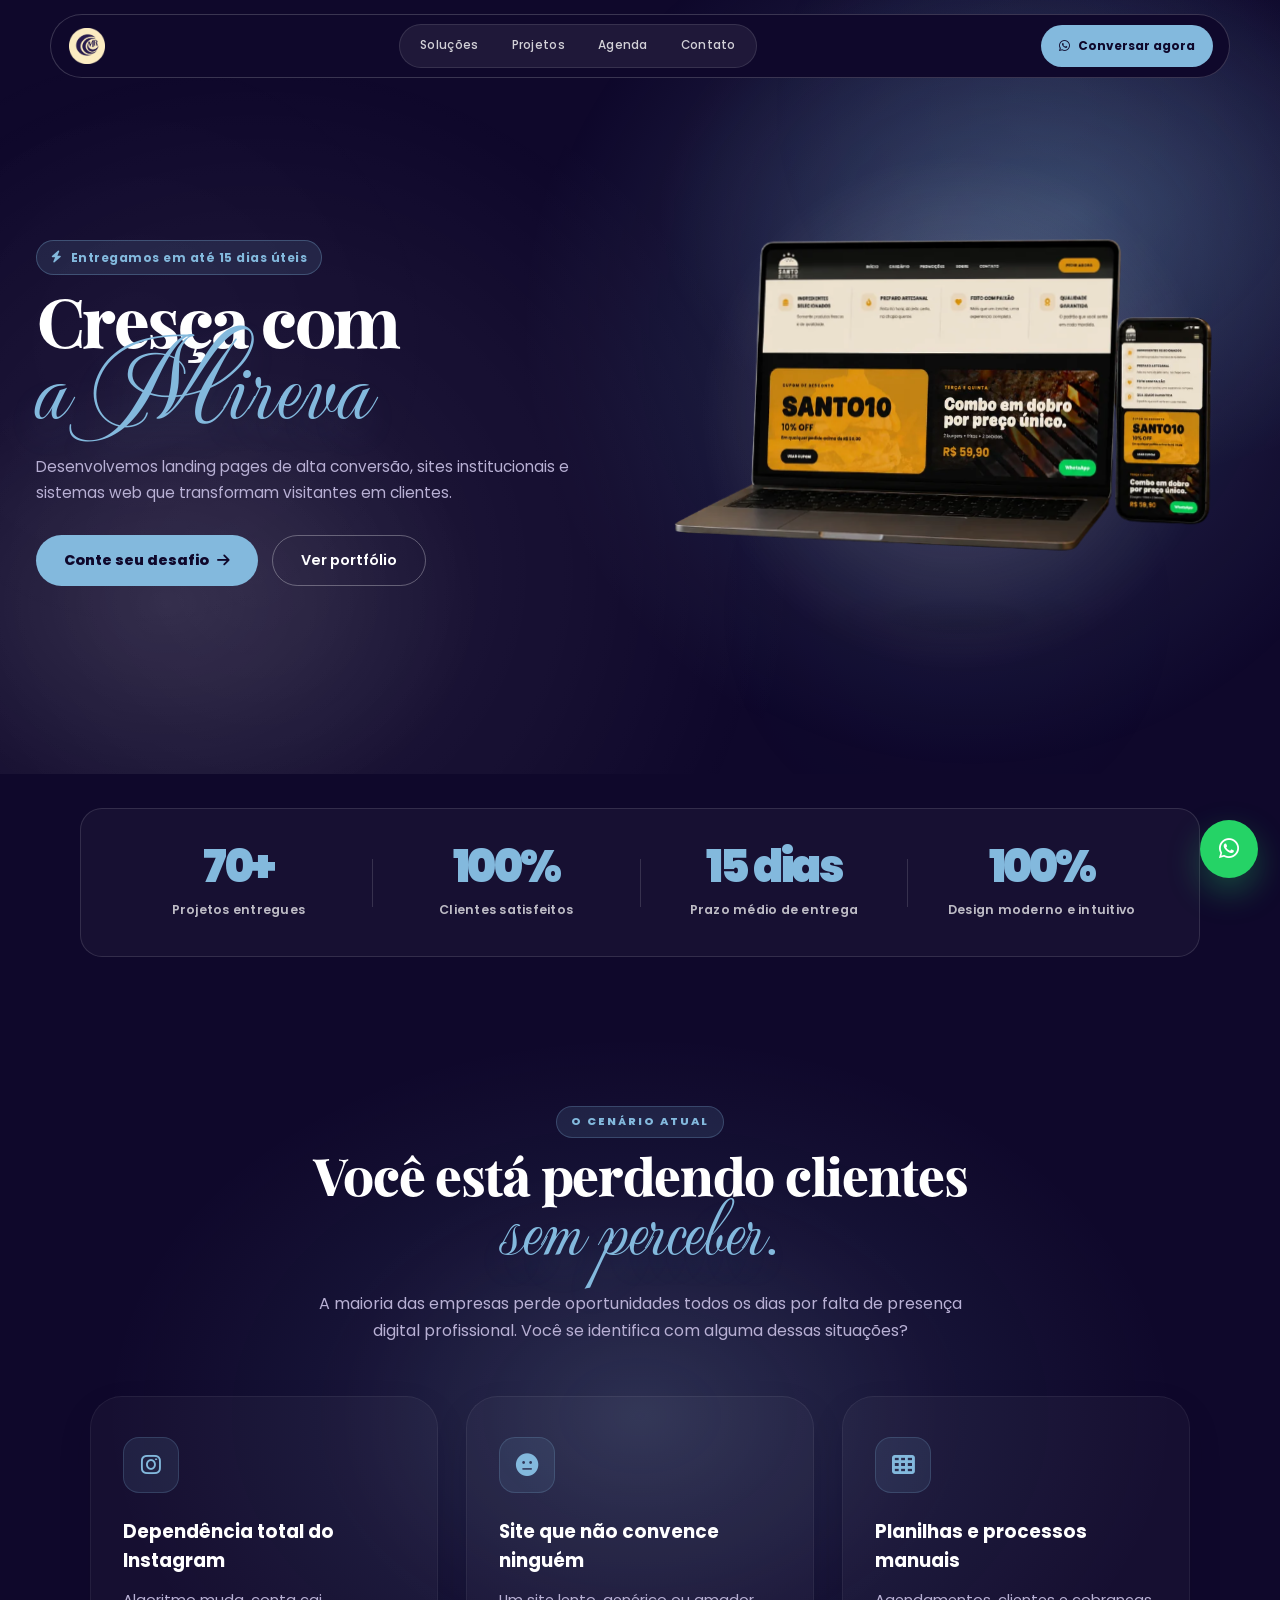
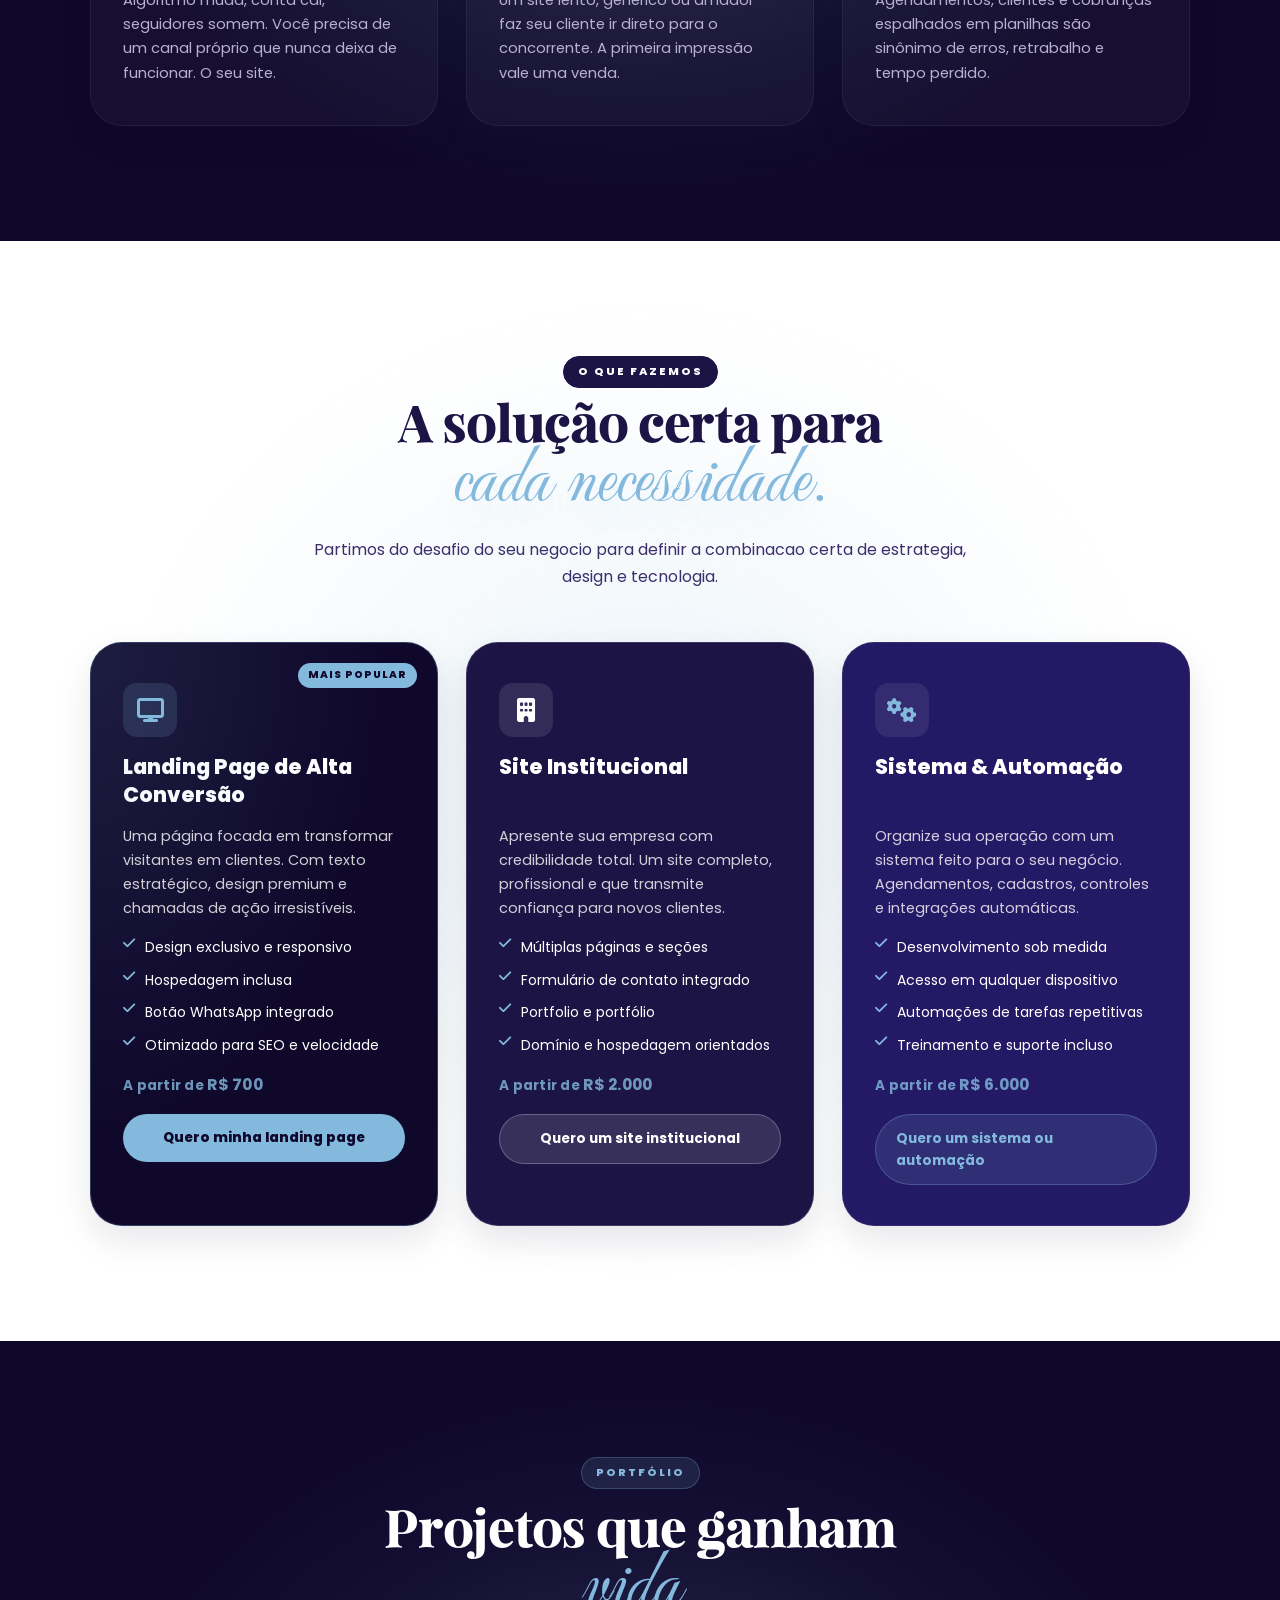
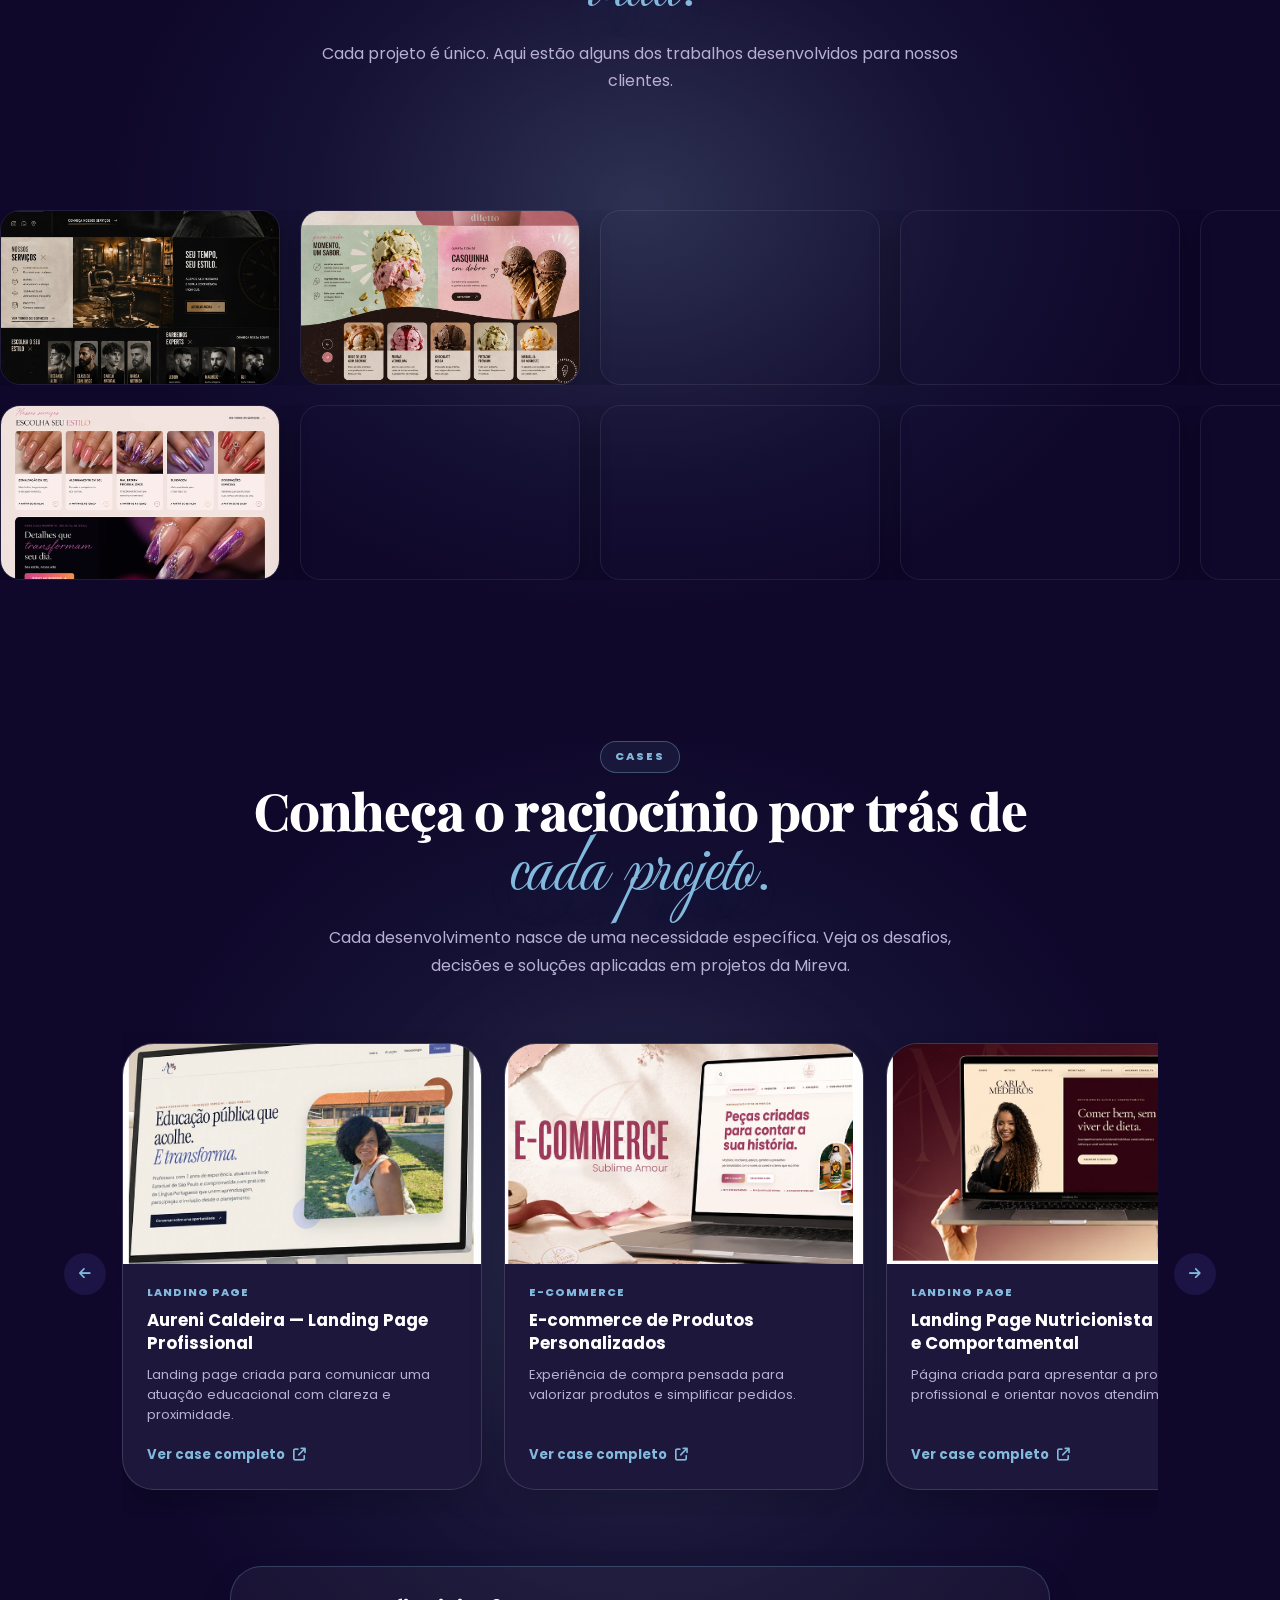
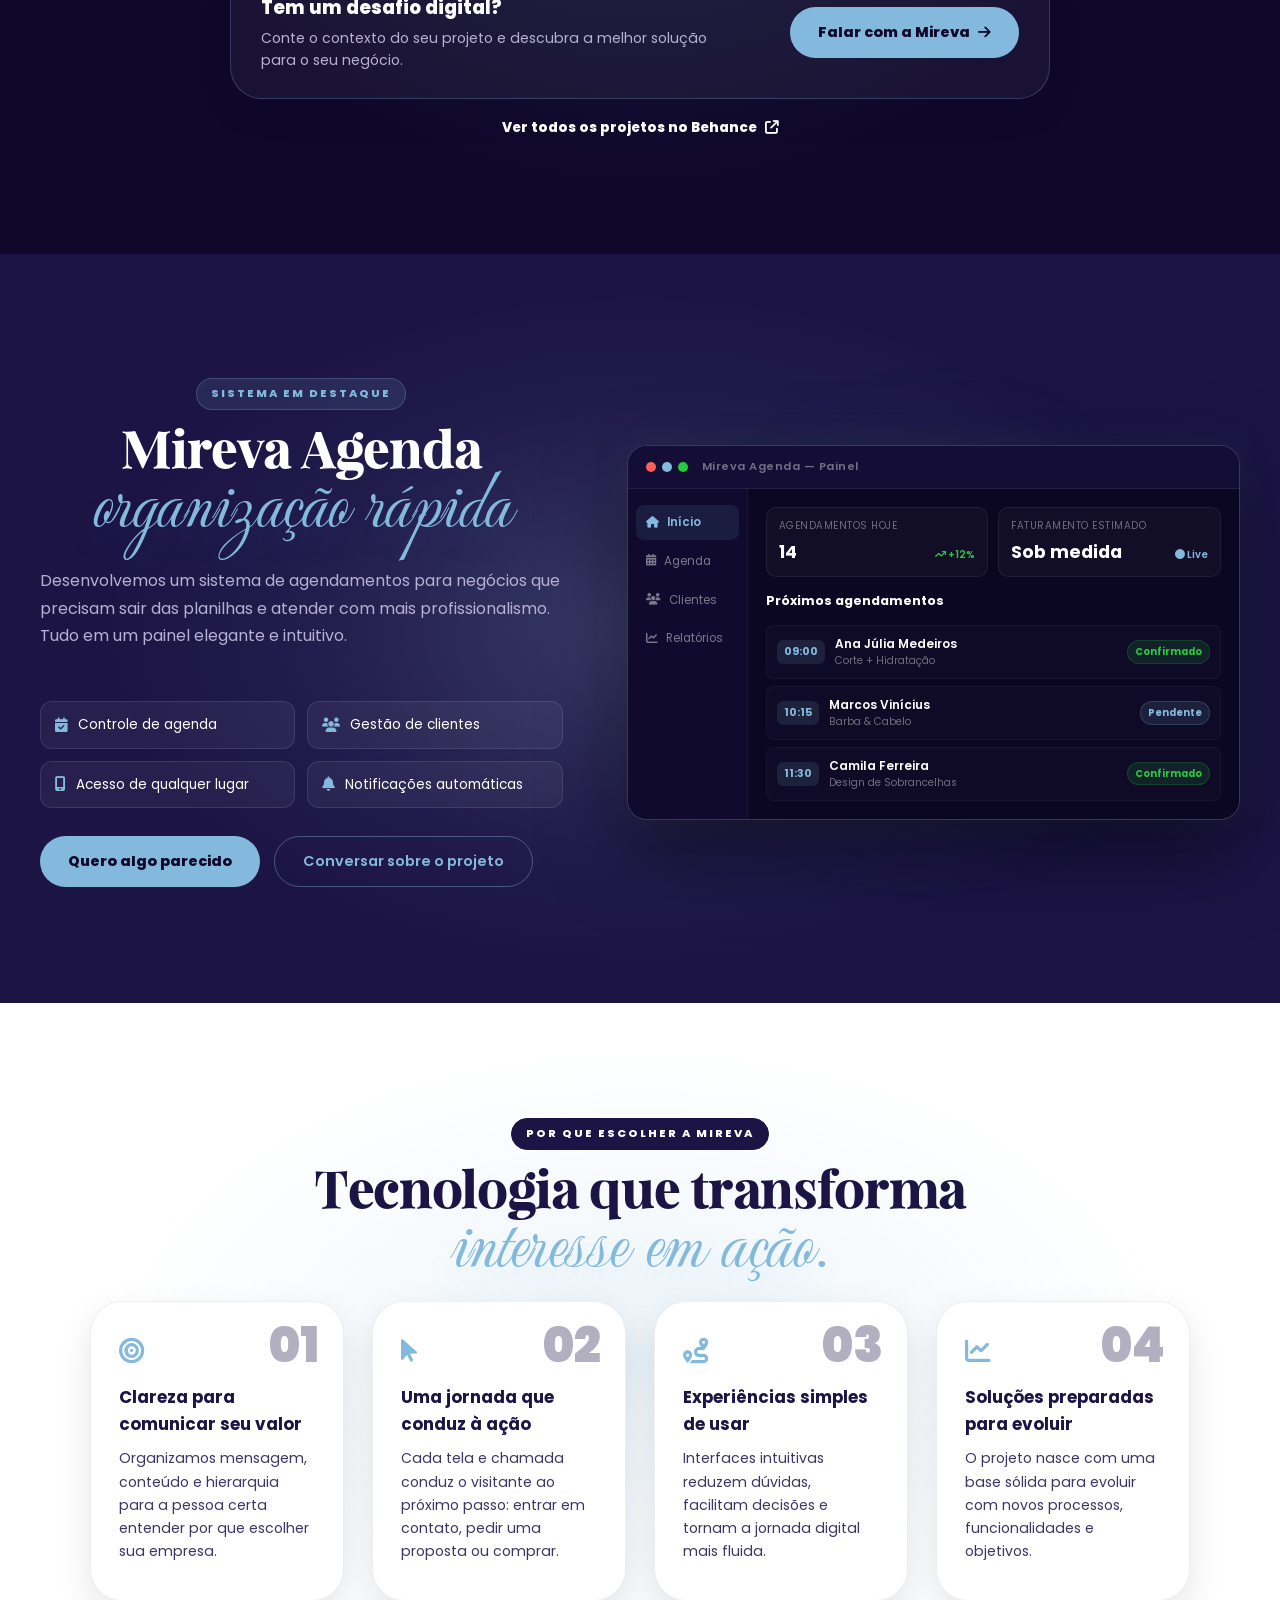
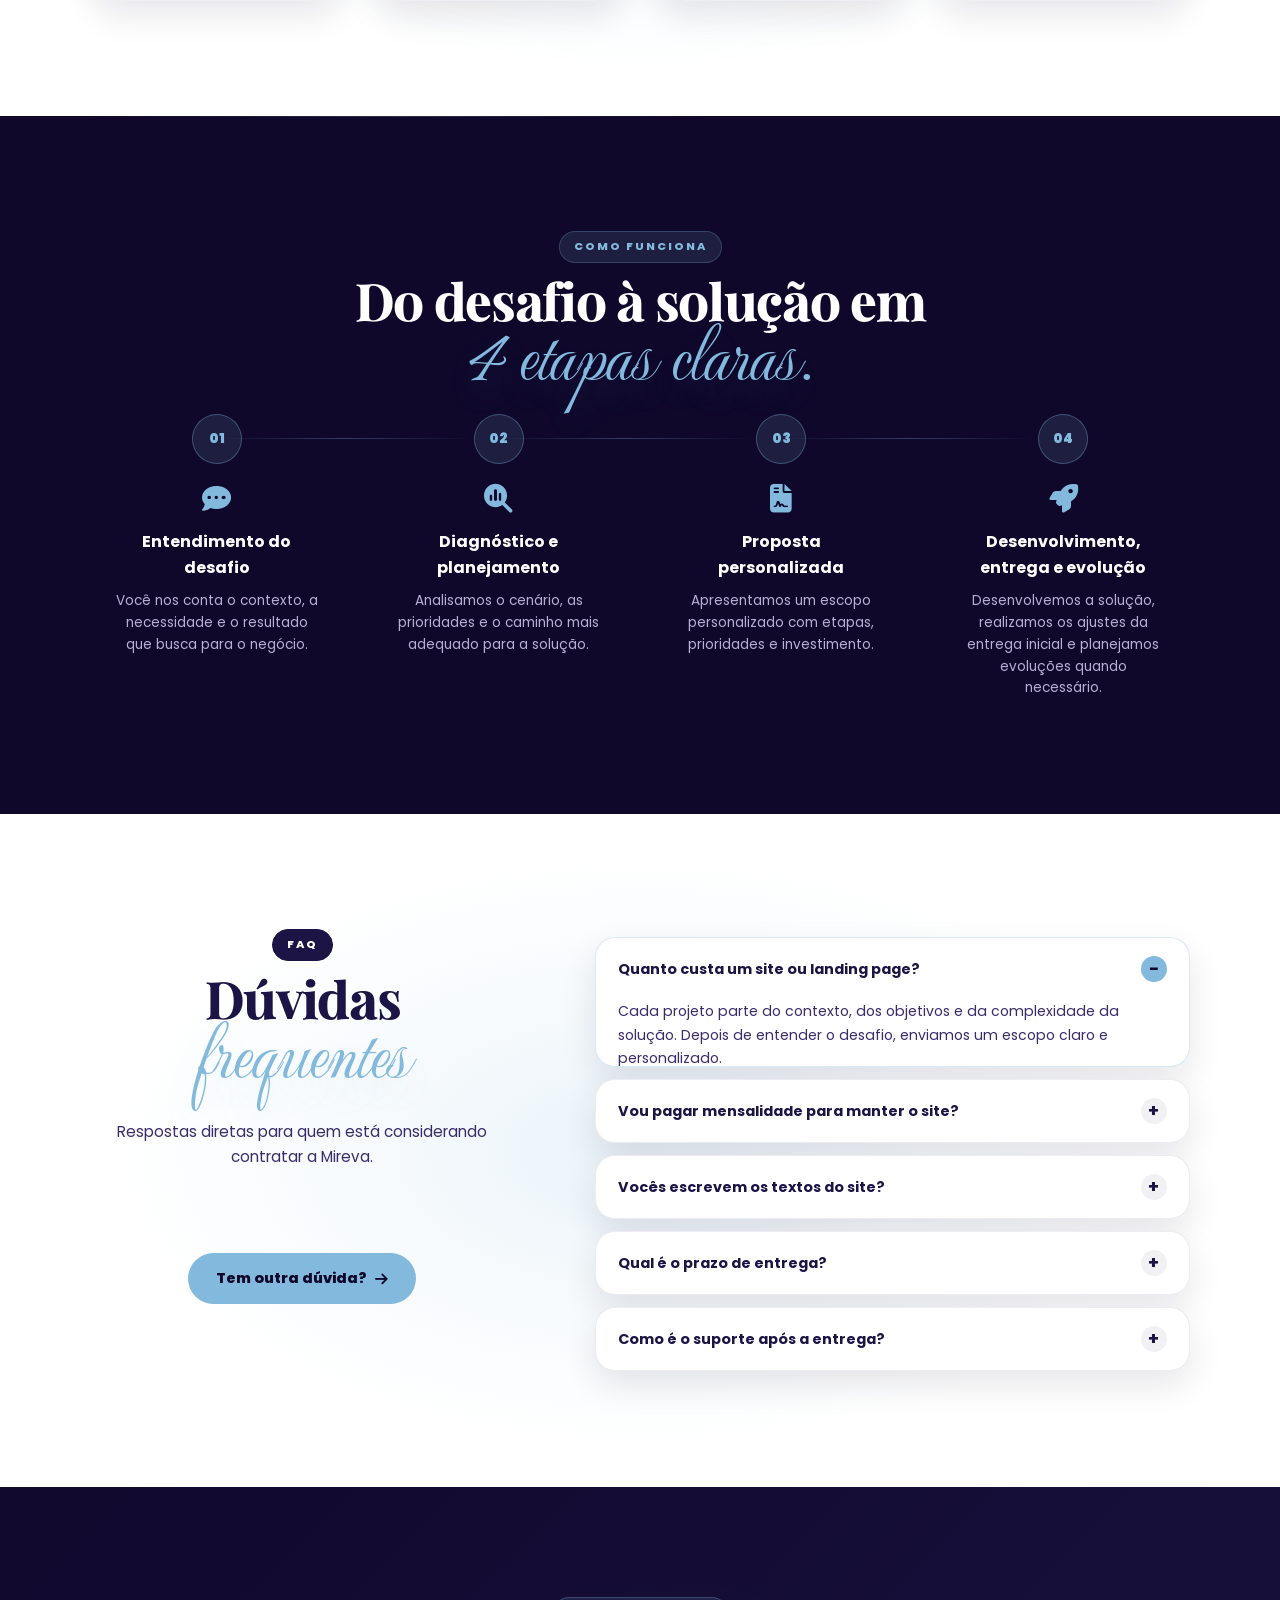
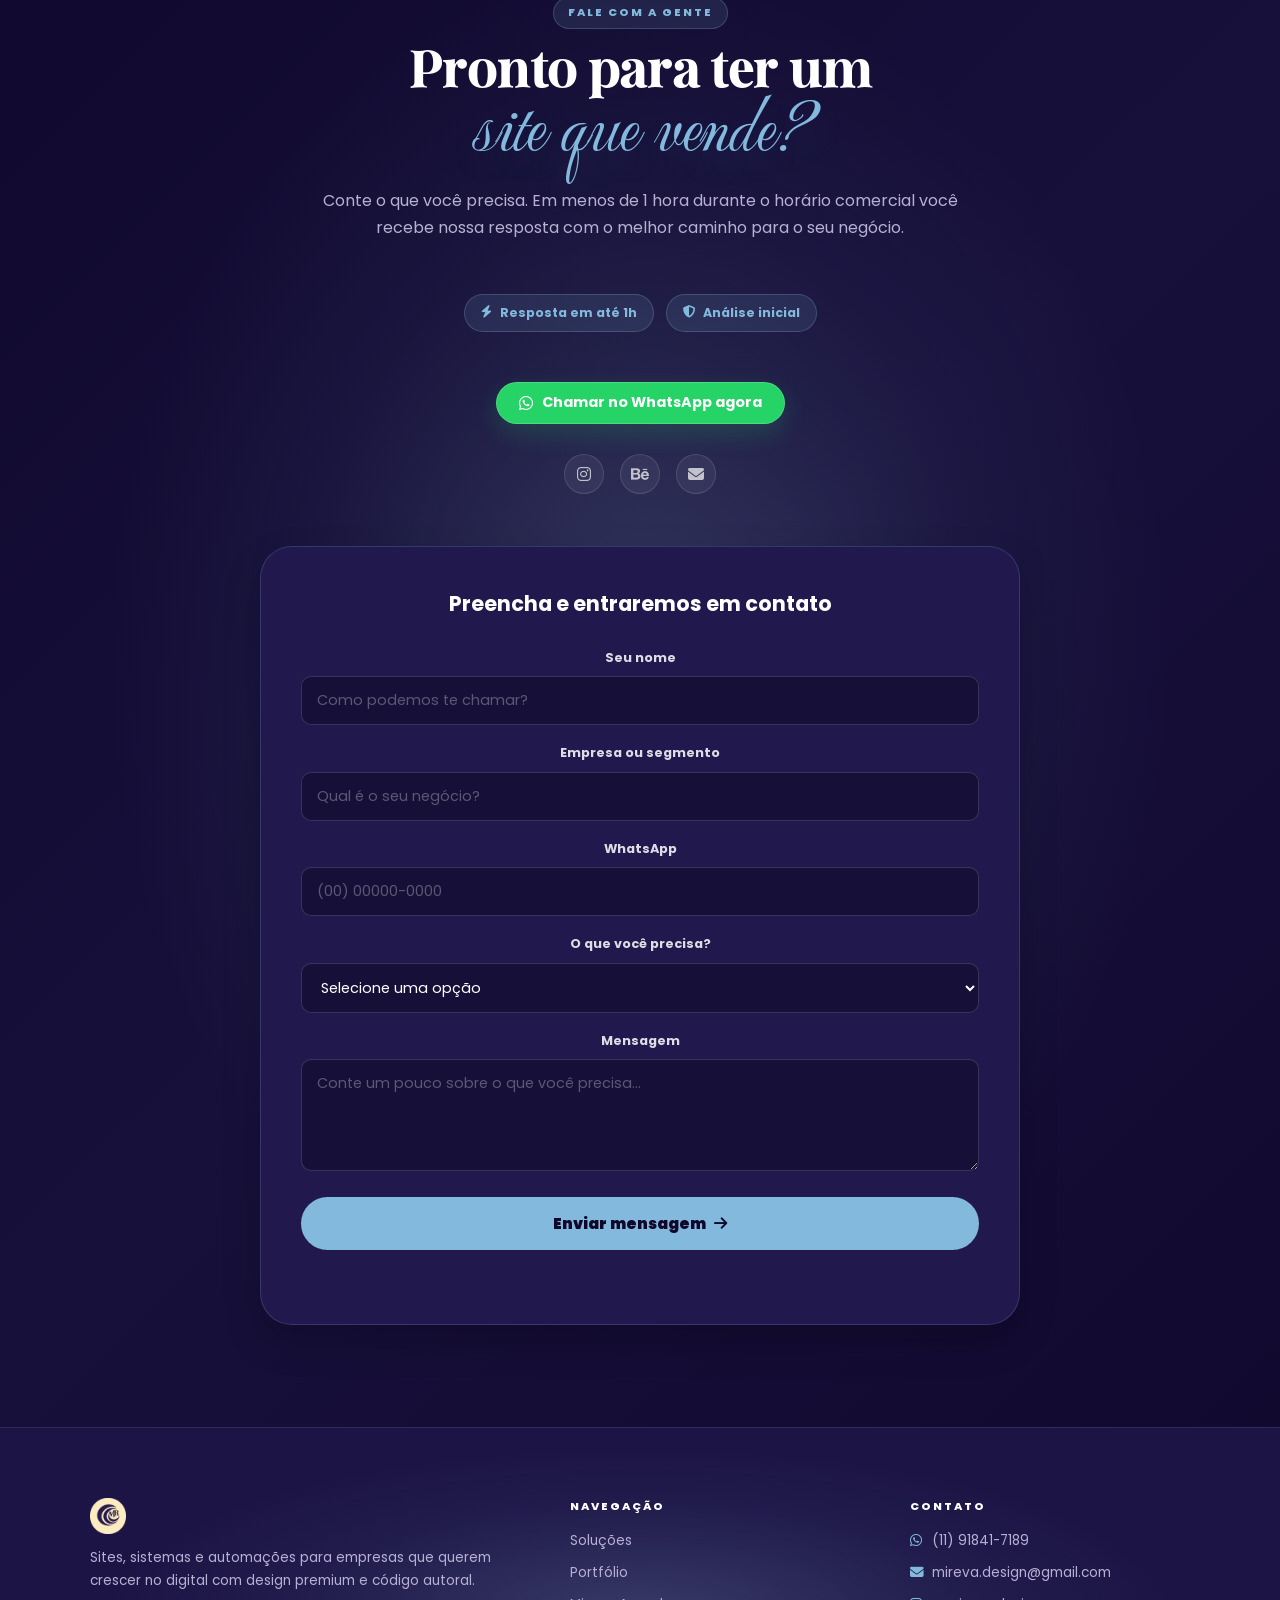
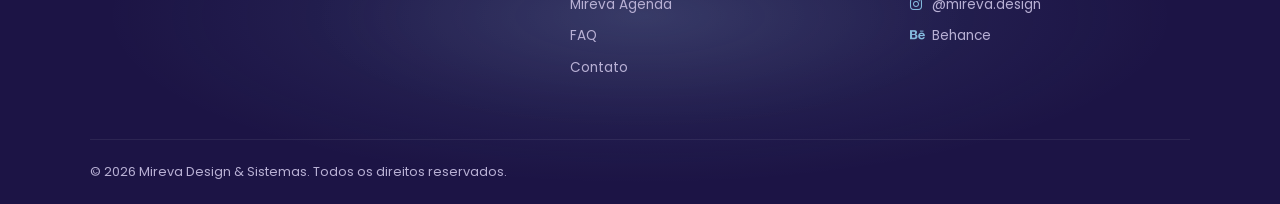
==== commit 66d18b77: "Refina brilhos e transições entre seções" ====
--- a/index.html
+++ b/index.html
@@ -45,7 +45,7 @@
   <link rel="apple-touch-icon" href="img/logo-branca.png">
   <link href="https://fonts.googleapis.com/css2?family=Mea+Culpa&family=Poppins:wght@400;500;600;700;800&display=swap" rel="stylesheet">
   <link rel="stylesheet" href="https://cdnjs.cloudflare.com/ajax/libs/font-awesome/6.5.1/css/all.min.css">
-  <link rel="stylesheet" href="mireva.css?v=28">
+  <link rel="stylesheet" href="mireva.css?v=34">
 </head>
 <body>
 
--- a/mireva.css
+++ b/mireva.css
@@ -2871,7 +2871,7 @@
   .behance-section { padding-top: 58px !important; }
 }
 
-/* Detalhes de fundo unificados: linhas leves e luz difusa na nova paleta. */
+/* Brilhos difusos em azul e branco, com presença sem linhas decorativas. */
 :is(.numbers-section, .pain-section, .solutions-section, .portfolio-section,
   .behance-section, .agenda-section, .why-section, .process-section,
   .faq-section, .contact-section, .footer) {
@@ -2892,27 +2892,29 @@
   transform: none !important;
   -webkit-mask-image: none !important;
   mask-image: none !important;
+  filter: none !important;
   opacity: 1 !important;
   background:
-    linear-gradient(116deg, transparent 0 43%, rgba(131, 185, 221, .16) 43.12% 43.28%, transparent 43.42% 100%),
-    linear-gradient(116deg, transparent 0 61%, rgba(255, 255, 255, .16) 61.12% 61.24%, transparent 61.36% 100%) !important;
+    radial-gradient(ellipse 58% 62% at 50% 50%, rgba(131, 185, 221, .17) 0%, rgba(131, 185, 221, .065) 38%, transparent 72%),
+    radial-gradient(ellipse 36% 42% at 50% 50%, rgba(255, 255, 255, .055), transparent 72%) !important;
 }
 
 :is(.numbers-section, .pain-section, .solutions-section, .portfolio-section,
   .behance-section, .agenda-section, .why-section, .process-section,
   .faq-section, .contact-section, .footer)::after {
-  content: '' !important;
-  display: block !important;
+  content: none !important;
+  display: none !important;
   position: absolute !important;
   z-index: 0 !important;
   pointer-events: none !important;
-  inset: auto -9% 10% auto !important;
-  width: clamp(160px, 22vw, 340px) !important;
-  height: clamp(160px, 22vw, 340px) !important;
-  border: 1px solid rgba(131, 185, 221, .18) !important;
+  inset: auto !important;
+  width: 0 !important;
+  height: 0 !important;
+  border: 0 !important;
   border-radius: 50% !important;
-  background: radial-gradient(circle, rgba(131, 185, 221, .10), transparent 69%) !important;
+  background: none !important;
   transform: none !important;
+  filter: none !important;
   opacity: 1 !important;
 }
 
@@ -2927,9 +2929,78 @@
   :is(.numbers-section, .pain-section, .solutions-section, .portfolio-section,
     .behance-section, .agenda-section, .why-section, .process-section,
     .faq-section, .contact-section, .footer)::after {
-    right: -24% !important;
-    bottom: 7% !important;
-    width: 220px !important;
-    height: 220px !important;
-  }
-}
+    right: auto !important;
+    bottom: auto !important;
+    width: 0 !important;
+    height: 0 !important;
+  }
+}
+
+/* Sem traços decorativos: o fundo usa apenas brilho borrado e pontual. */
+body::before {
+  display: none !important;
+  content: none !important;
+}
+
+body::after {
+  filter: none !important;
+  opacity: .26 !important;
+}
+
+.hero-section::before,
+.hero-section::after {
+  filter: none !important;
+}
+
+/* Hero sem riscos: apenas luzes amplas, como nas demais seções. */
+.hero-section::before {
+  content: '' !important;
+  display: block !important;
+  position: absolute !important;
+  inset: 0 !important;
+  z-index: 0 !important;
+  transform: none !important;
+  -webkit-mask-image: none !important;
+  mask-image: none !important;
+  opacity: 1 !important;
+  background:
+    radial-gradient(ellipse 48% 52% at 84% 27%, rgba(131, 185, 221, .25), transparent 68%),
+    radial-gradient(ellipse 34% 42% at 13% 78%, rgba(255, 255, 255, .10), transparent 72%) !important;
+}
+
+.hero-section::after {
+  background:
+    radial-gradient(circle at 76% 42%, rgba(131, 185, 221, .23), transparent 42%),
+    radial-gradient(circle at 20% 74%, rgba(255, 255, 255, .09), transparent 46%) !important;
+}
+
+/* A faixa de resultados continua limpa para preservar a leitura dos números. */
+.numbers-section {
+  background: #0f082b !important;
+}
+
+.numbers-section::before,
+.numbers-section::after {
+  content: none !important;
+  display: none !important;
+}
+
+.numbers-inner {
+  background: rgba(255, 255, 255, .035) !important;
+  box-shadow: none !important;
+}
+
+/* Cabeçalho liso: nenhum detalhe do fundo atravessa a navegação. */
+.header,
+.header.scrolled {
+  background: #0f082b !important;
+  box-shadow: none !important;
+  -webkit-backdrop-filter: none !important;
+  backdrop-filter: none !important;
+}
+
+.header::before,
+.header::after {
+  content: none !important;
+  display: none !important;
+}
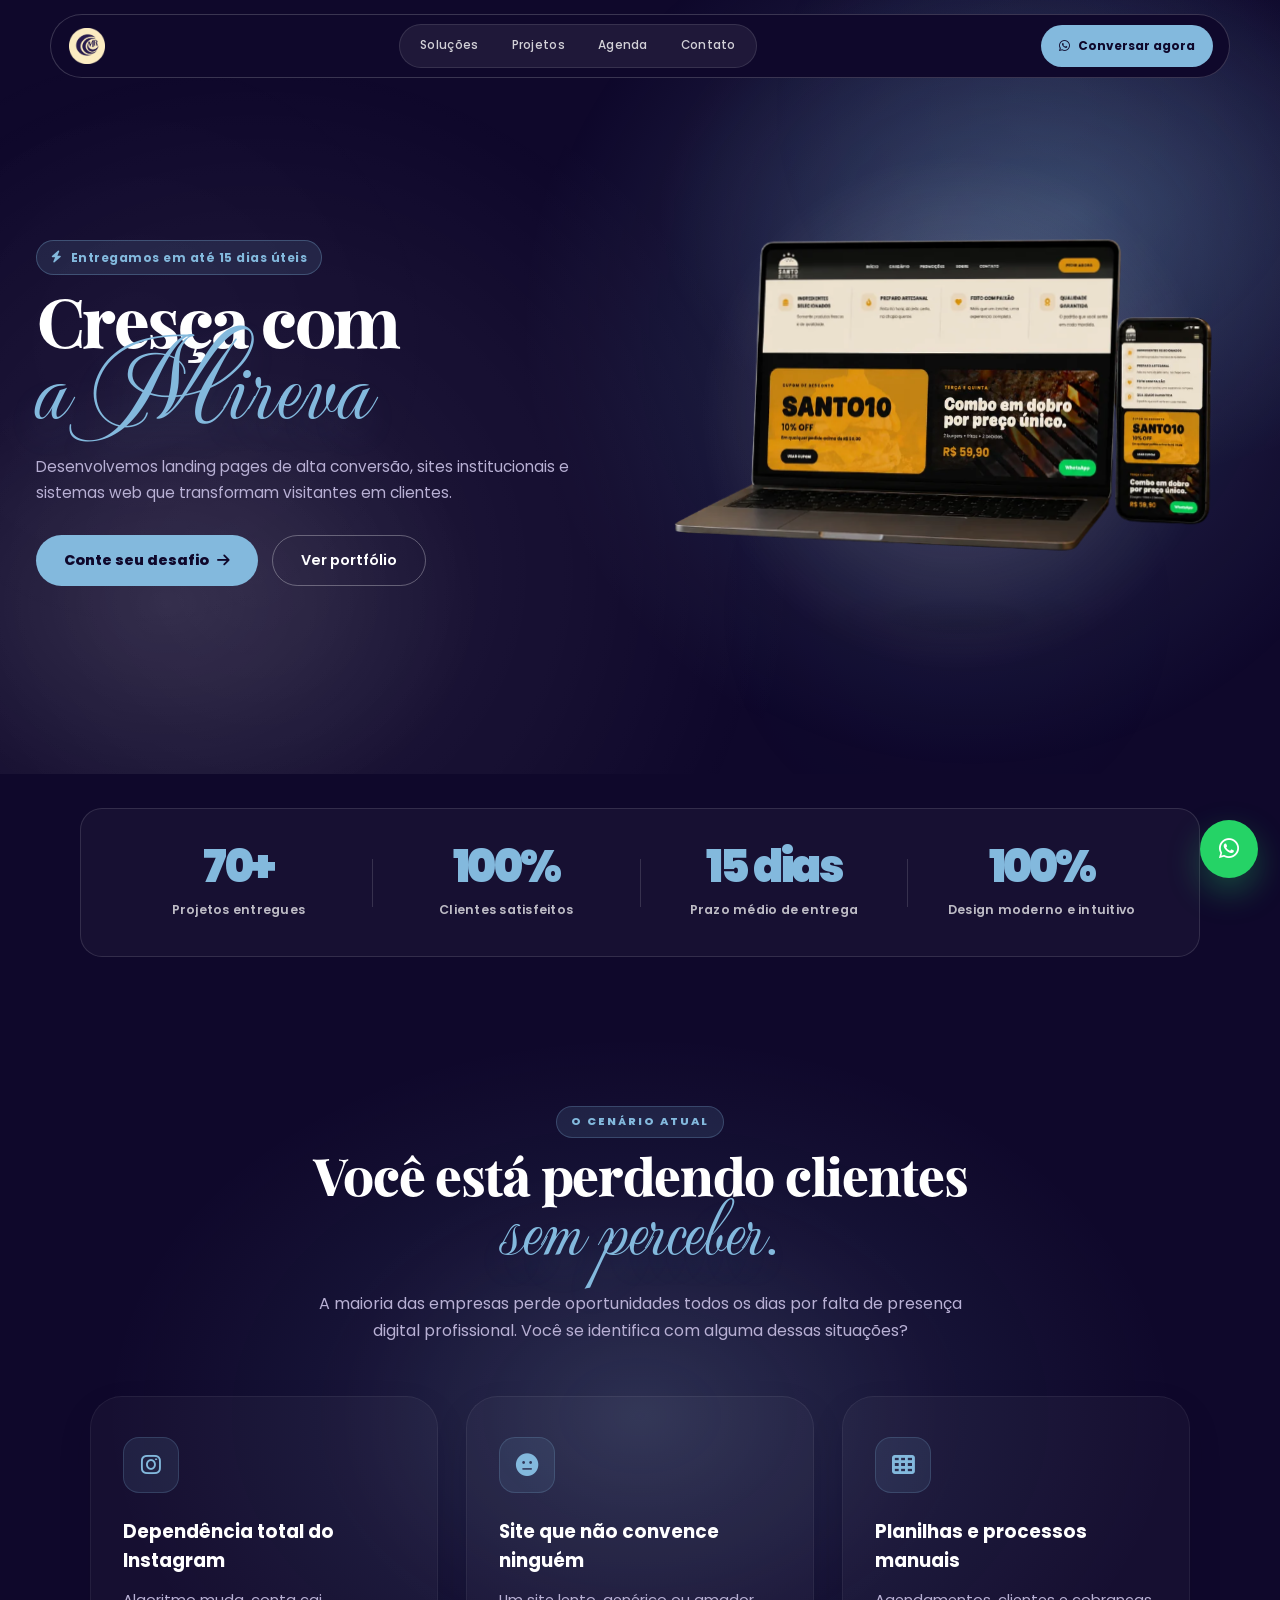
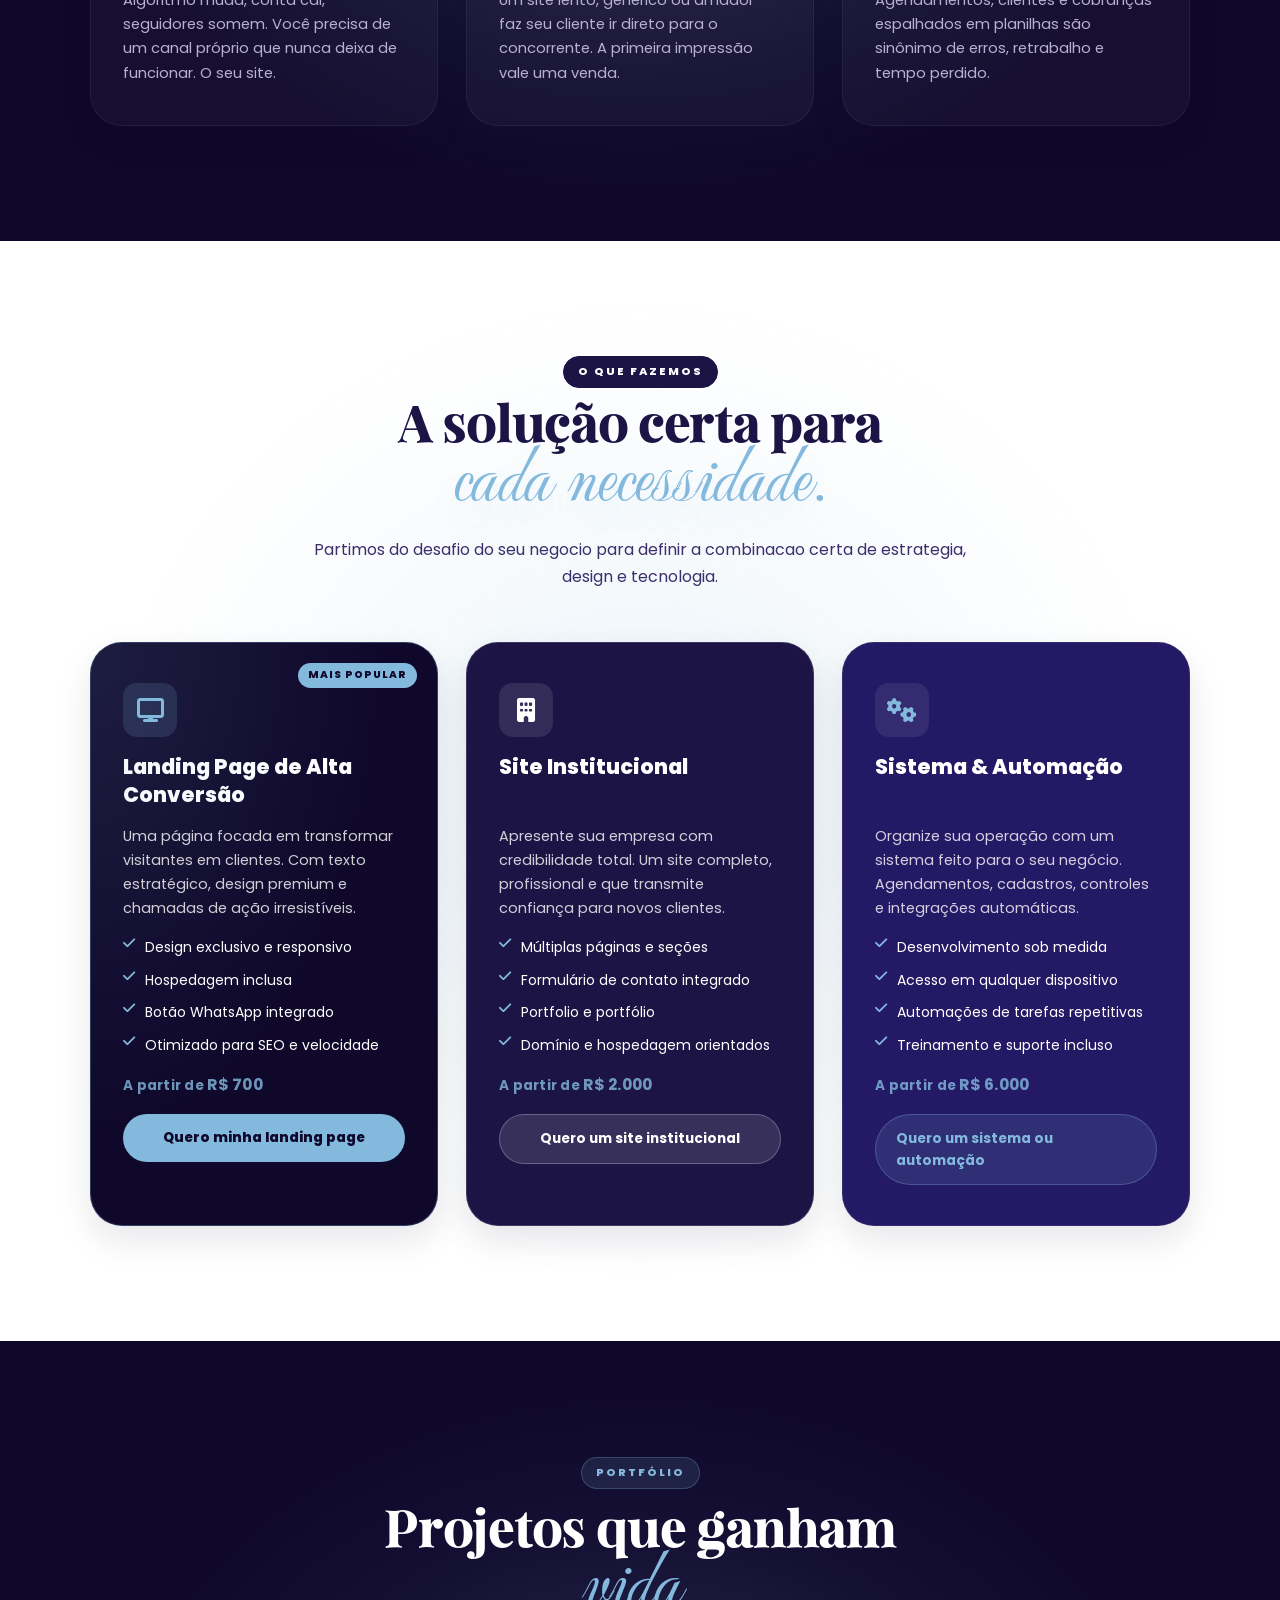
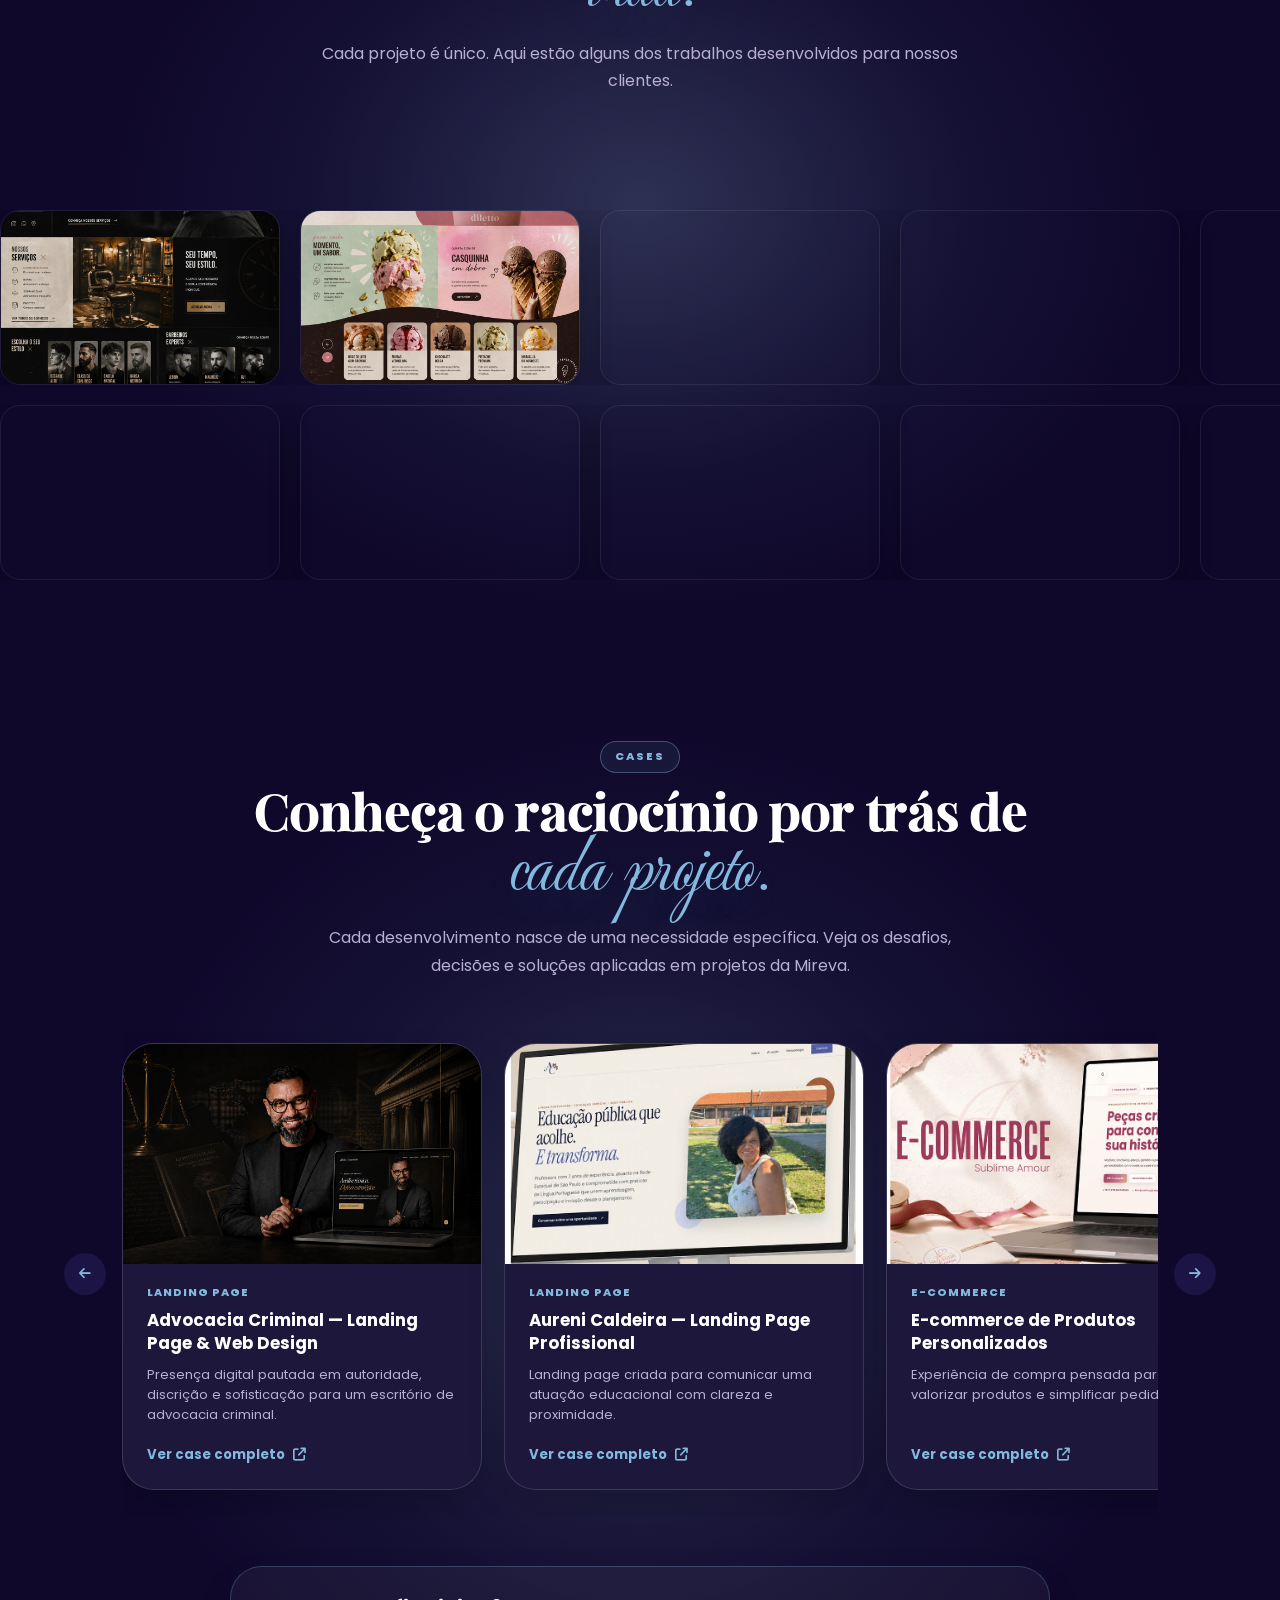
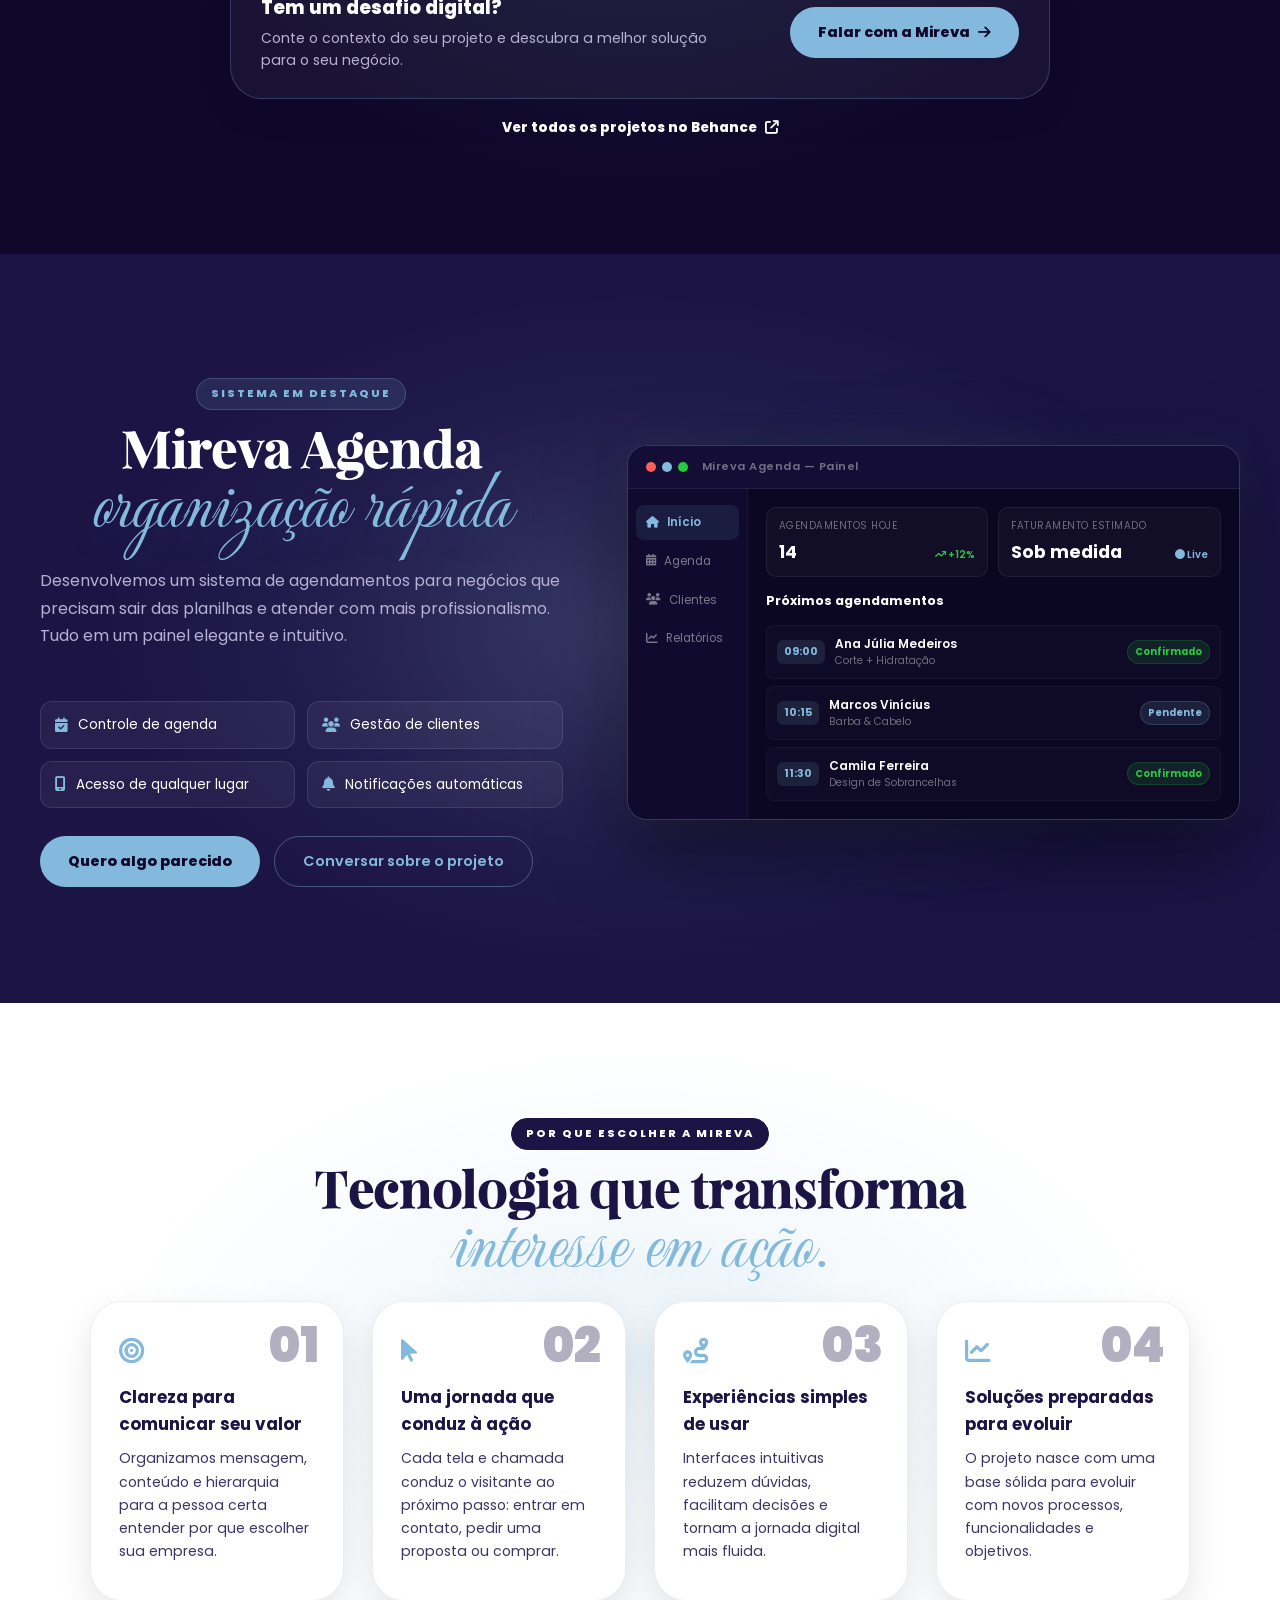
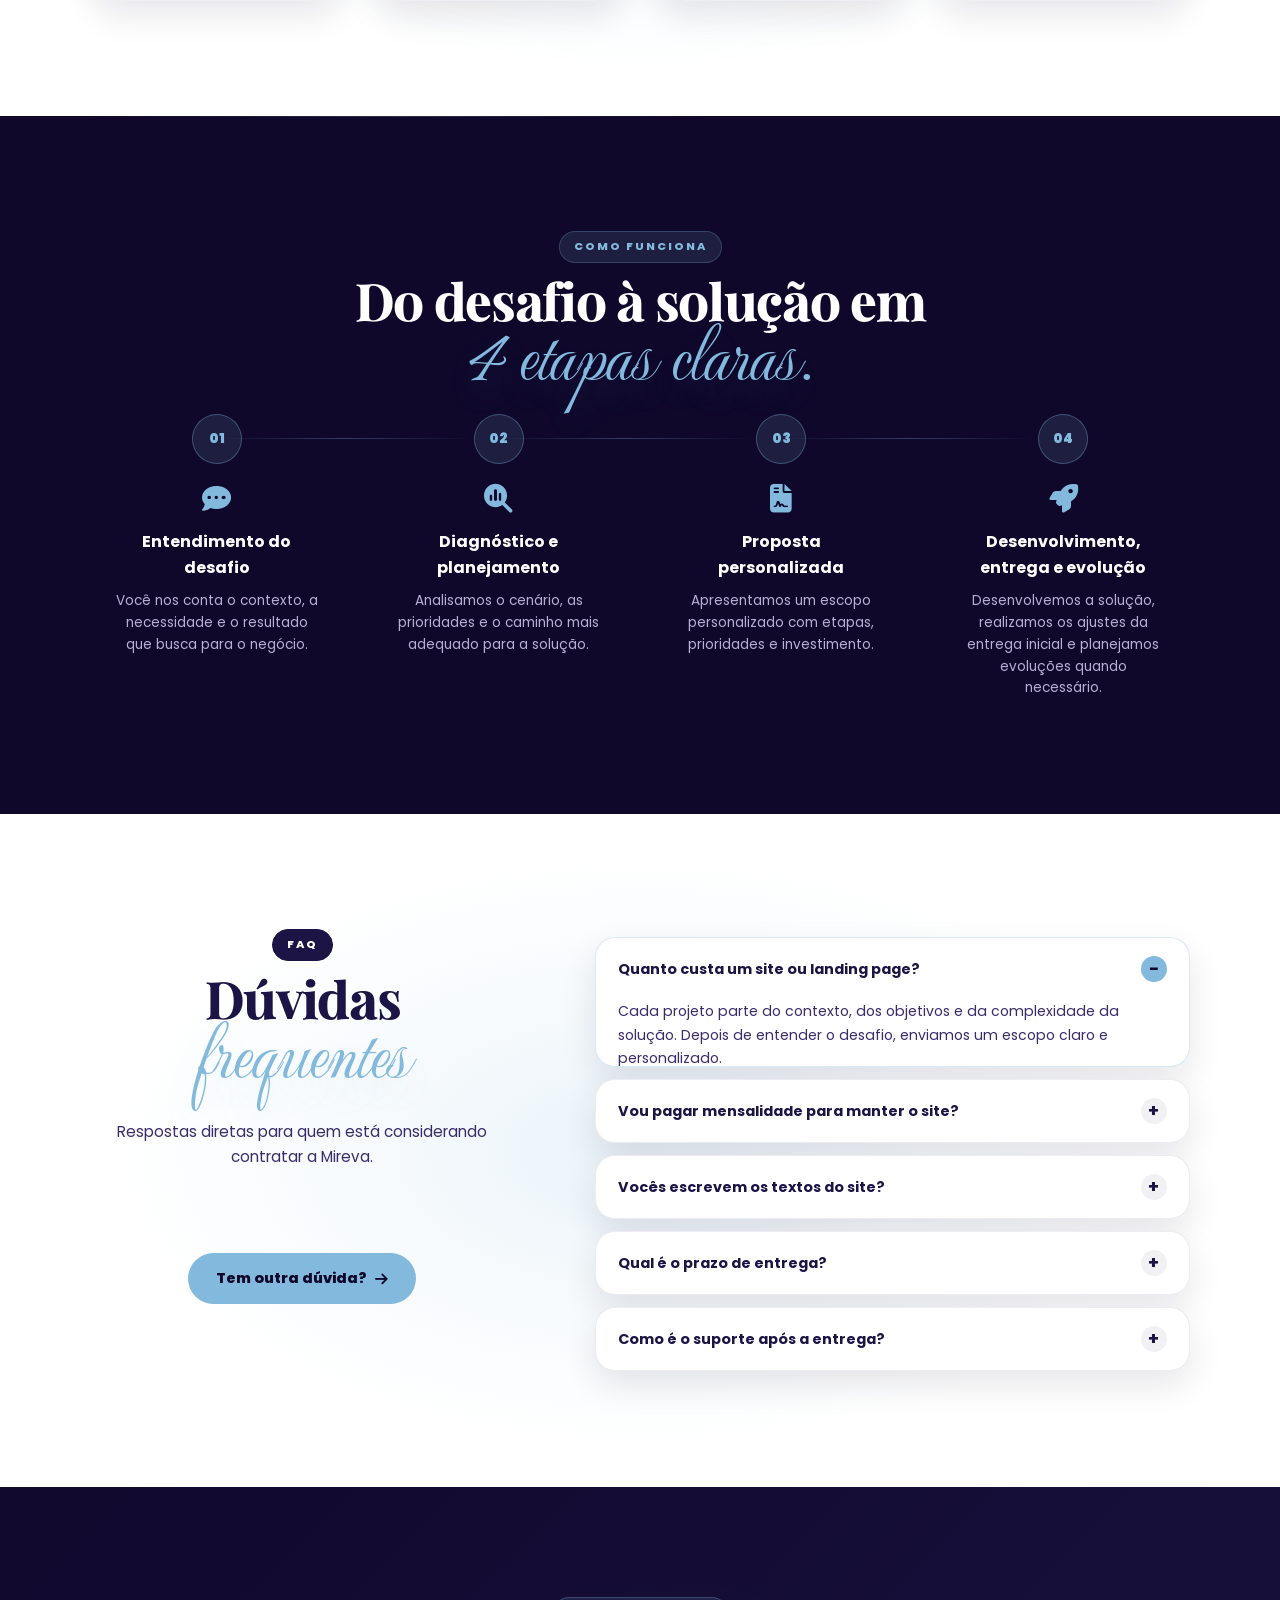
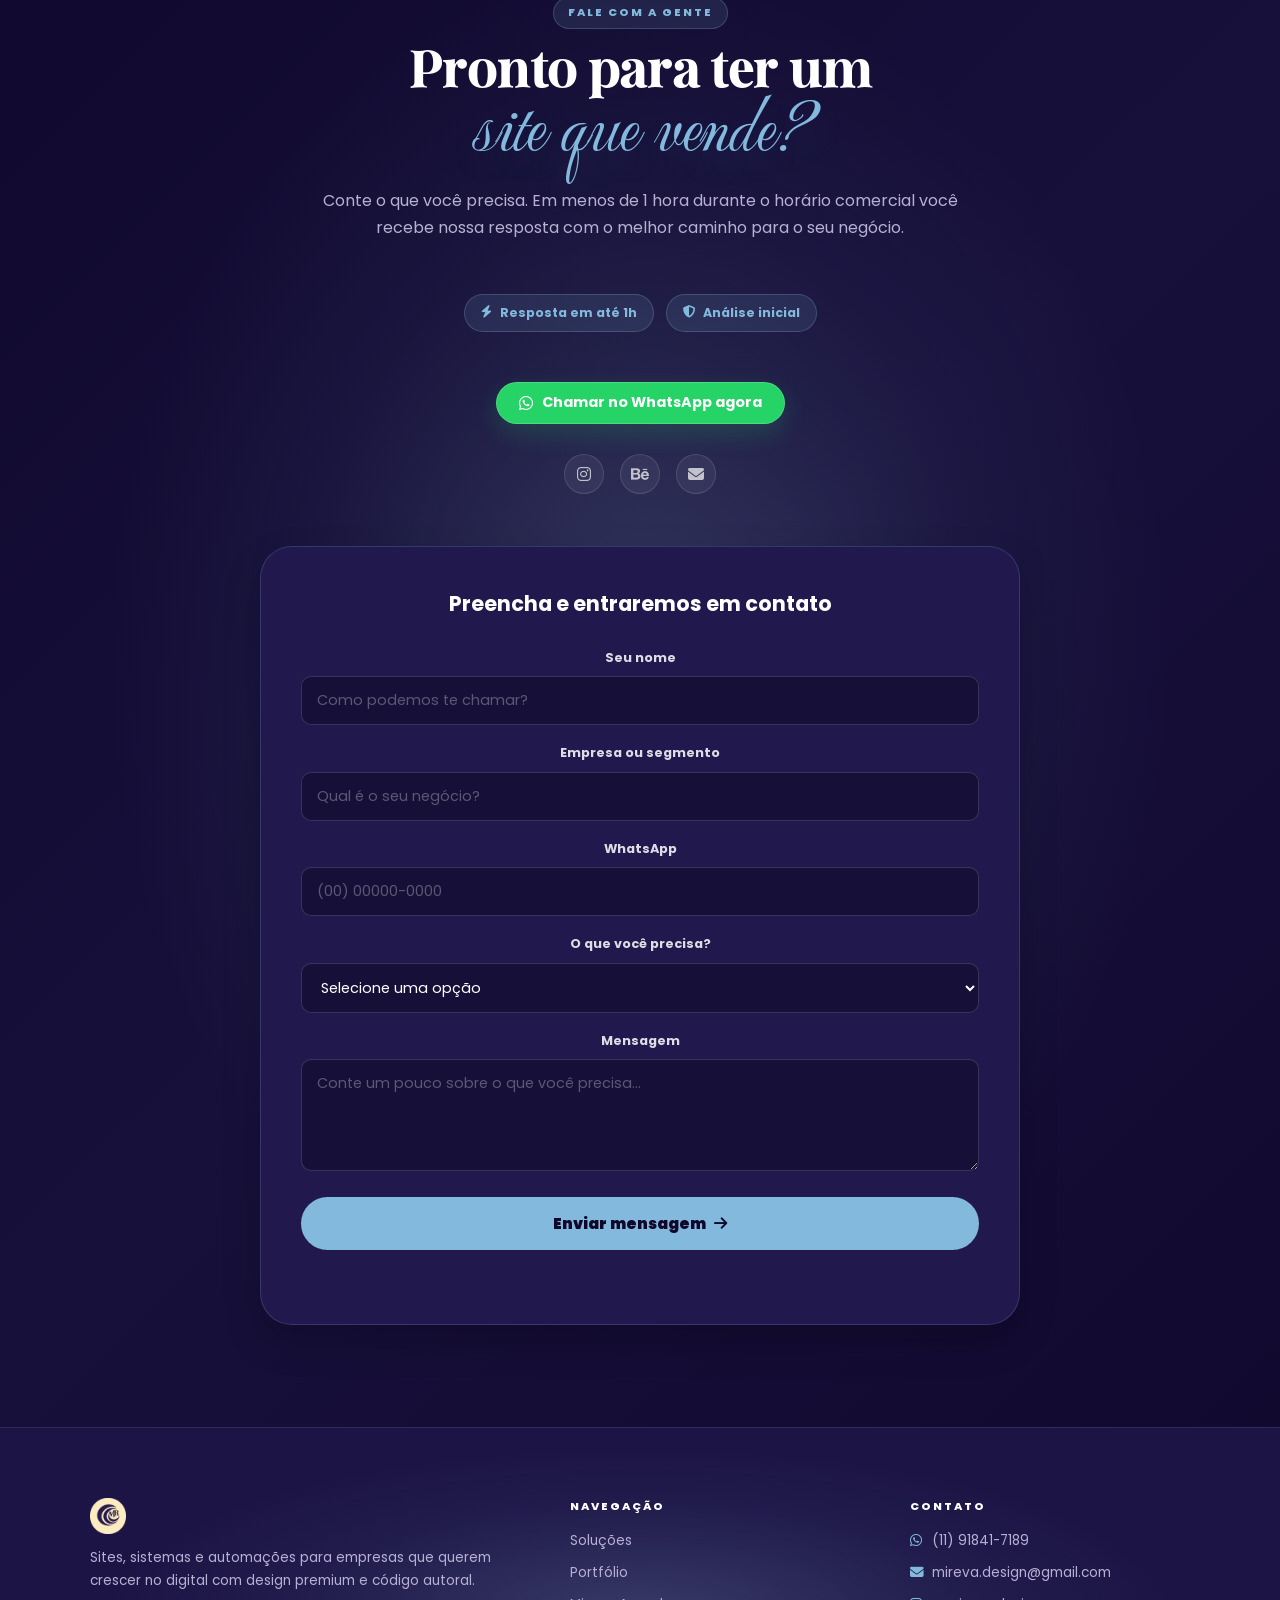
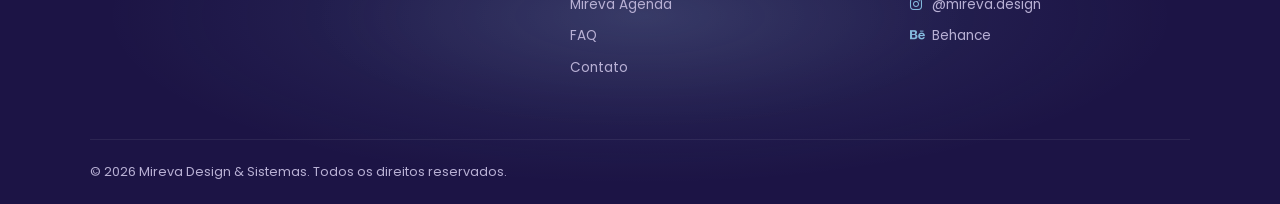
==== commit aab1b3d3: "Adiciona case de advocacia ao portfólio" ====
--- a/index.html
+++ b/index.html
@@ -390,6 +390,9 @@
       <div class="behance-carousel-wrap">
         <button class="behance-arrow behance-prev" type="button" aria-label="Ver projetos anteriores"><i class="fa-solid fa-arrow-left"></i></button>
         <div class="behance-carousel" id="behanceCarousel" tabindex="0" aria-label="Carrossel de projetos do Behance">
+          <a class="behance-card" href="https://www.behance.net/gallery/254994459/Advocacia-Criminal-Landing-Page-Web-Design" target="_blank" rel="noopener">
+            <img src="img/behance/advocacia-criminal.png" alt="Landing page para Ribeiro & Vasconcelos Advocacia" loading="eager"><span>Landing Page</span><h3>Advocacia Criminal — Landing Page &amp; Web Design</h3><p class="behance-description">Presença digital pautada em autoridade, discrição e sofisticação para um escritório de advocacia criminal.</p><b>Ver case completo <i class="fa-solid fa-arrow-up-right-from-square"></i></b>
+          </a>
           <a class="behance-card" href="https://www.behance.net/gallery/253688477/Aureni-Caldeira-Landing-Page-Profissional">
             <img src="img/behance/educacao-publica.png" alt="Landing page profissional de Aureni Caldeira" loading="lazy"><span>Landing Page</span><h3>Aureni Caldeira — Landing Page Profissional</h3><p class="behance-description">Landing page criada para comunicar uma atuação educacional com clareza e proximidade.</p><b>Ver case completo <i class="fa-solid fa-arrow-up-right-from-square"></i></b>
           </a>
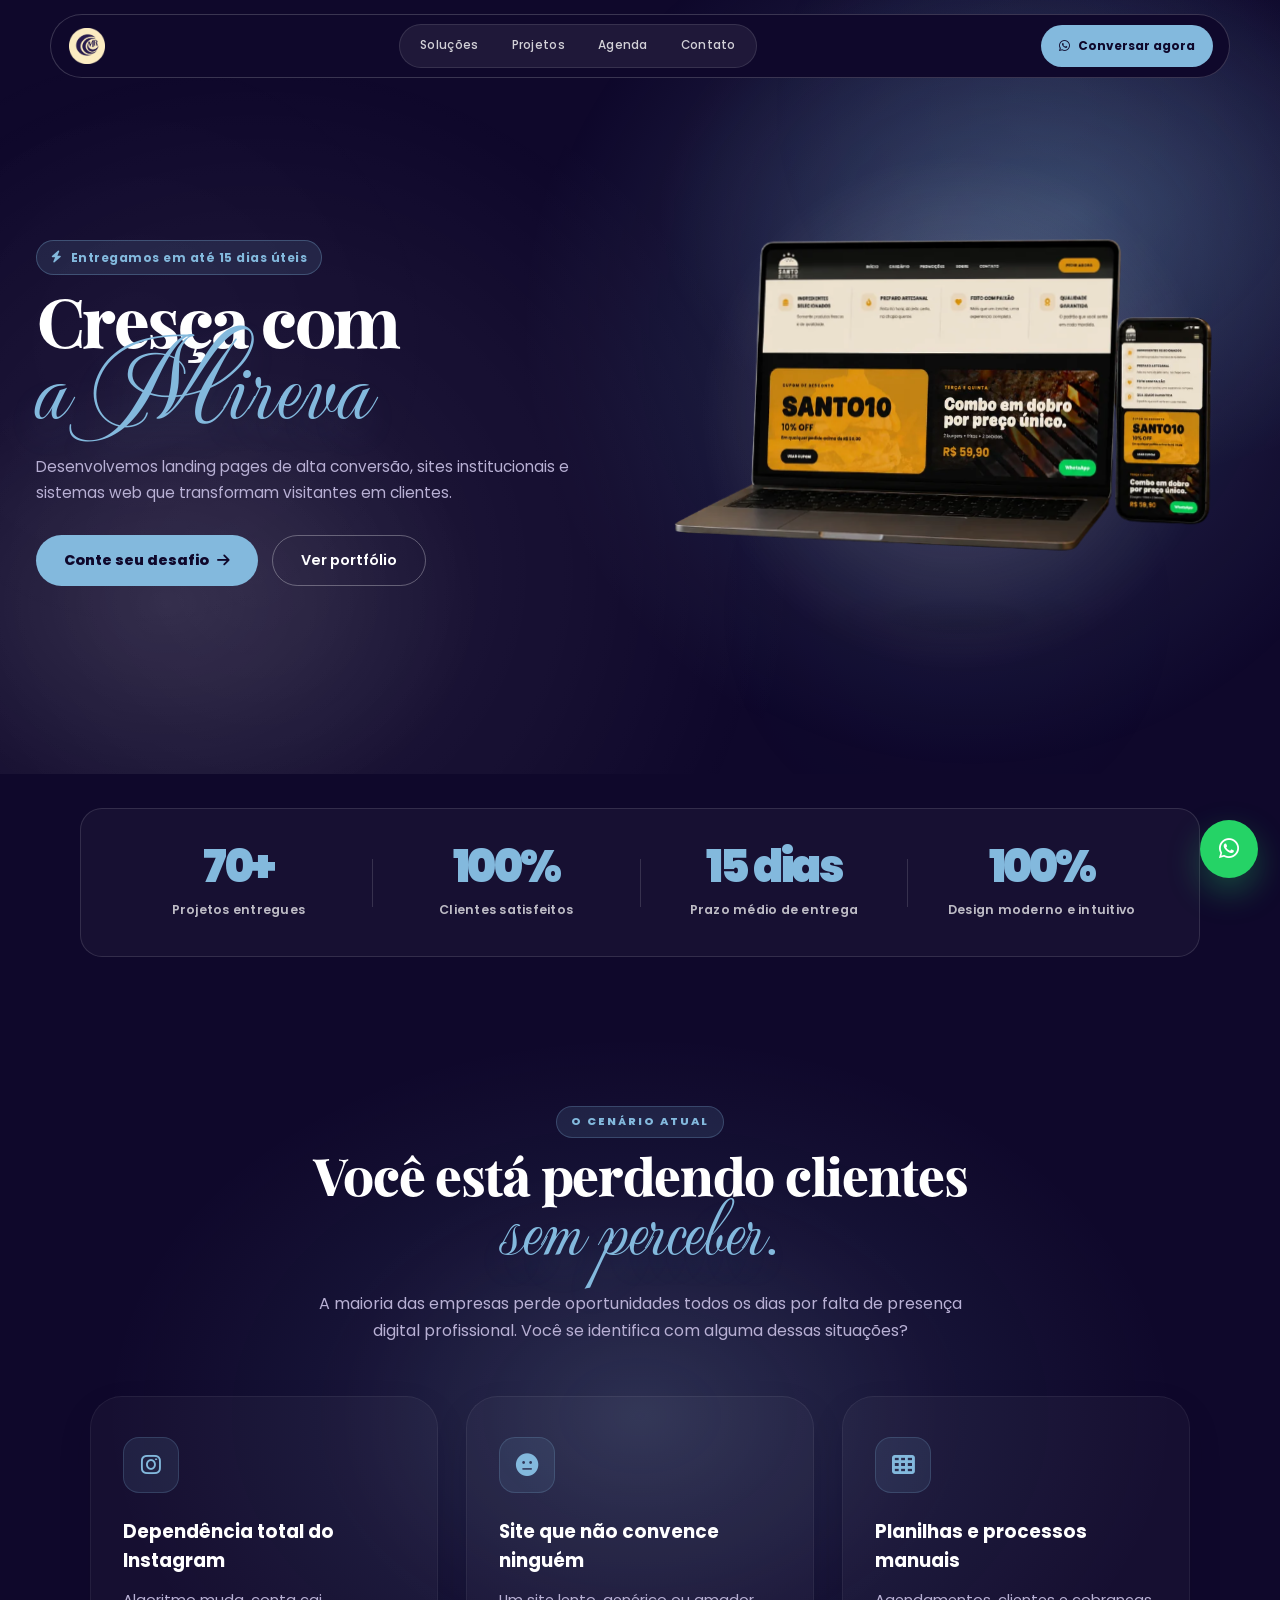
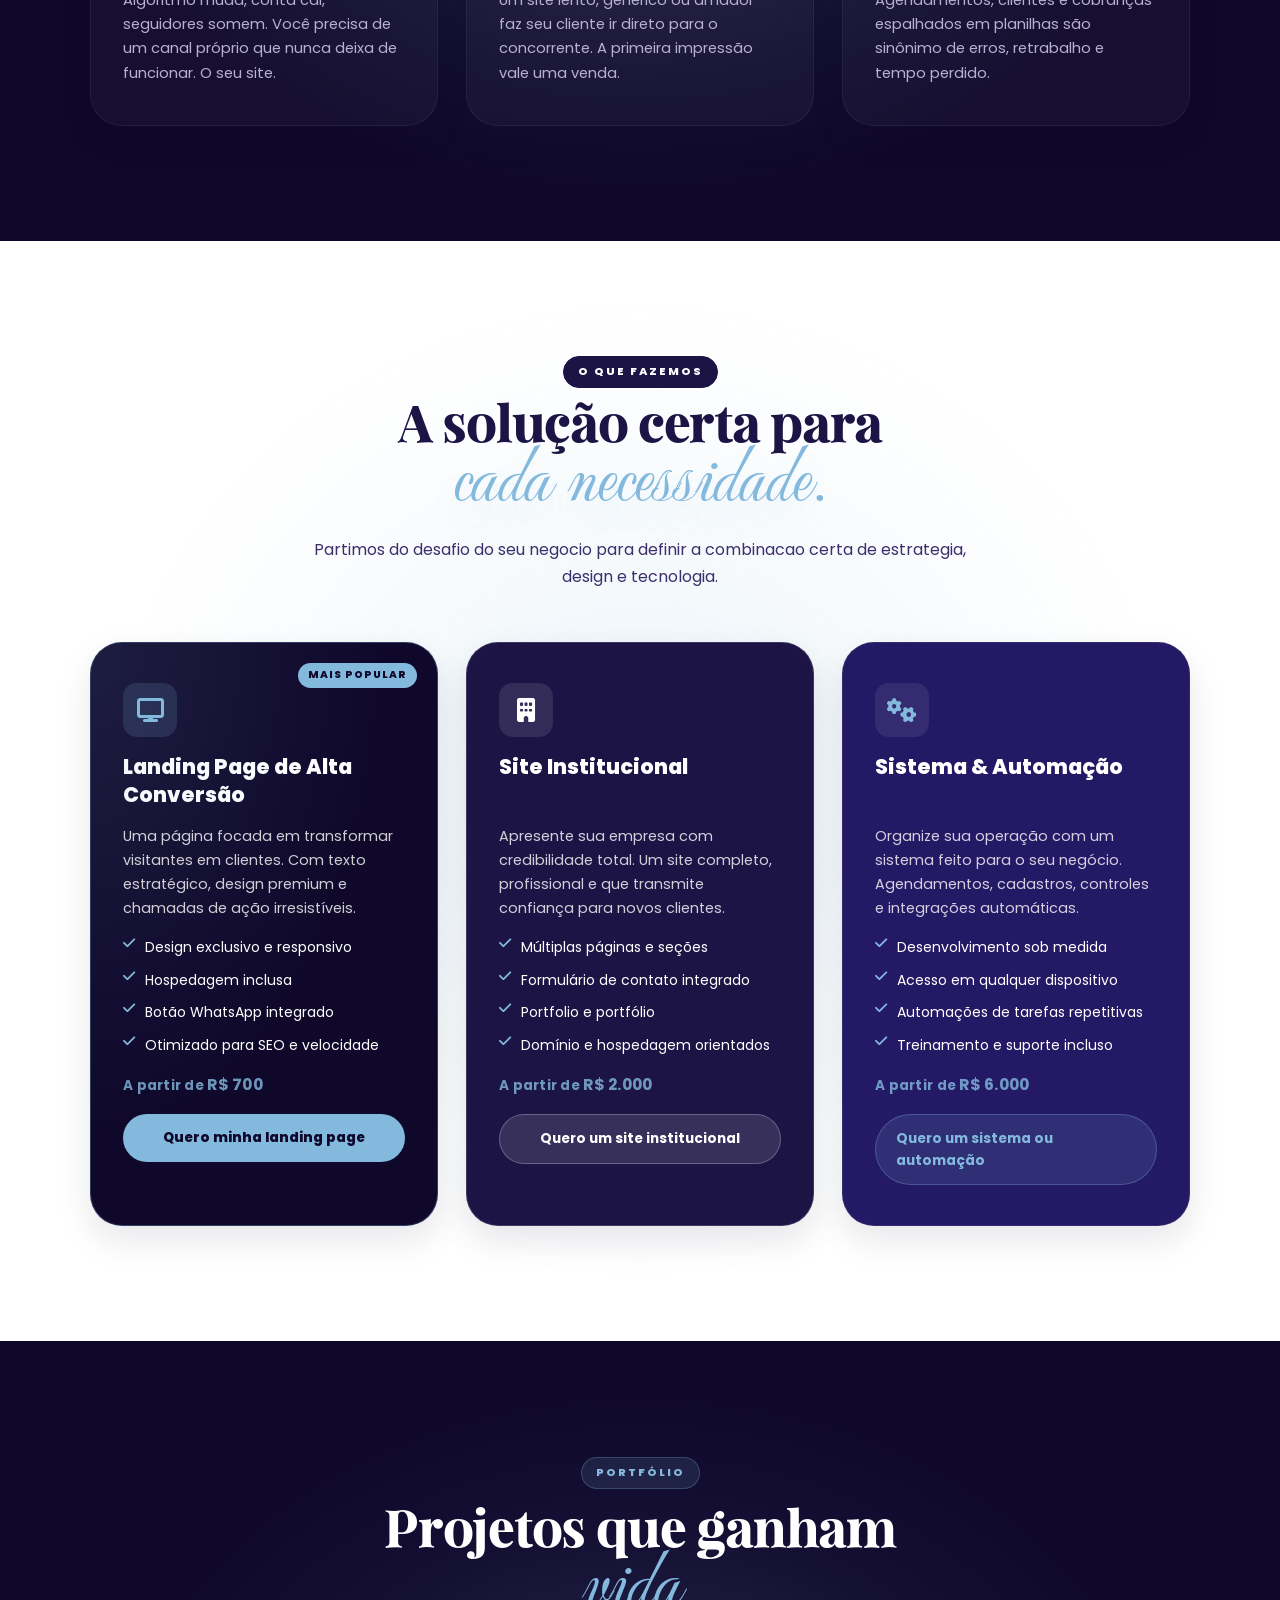
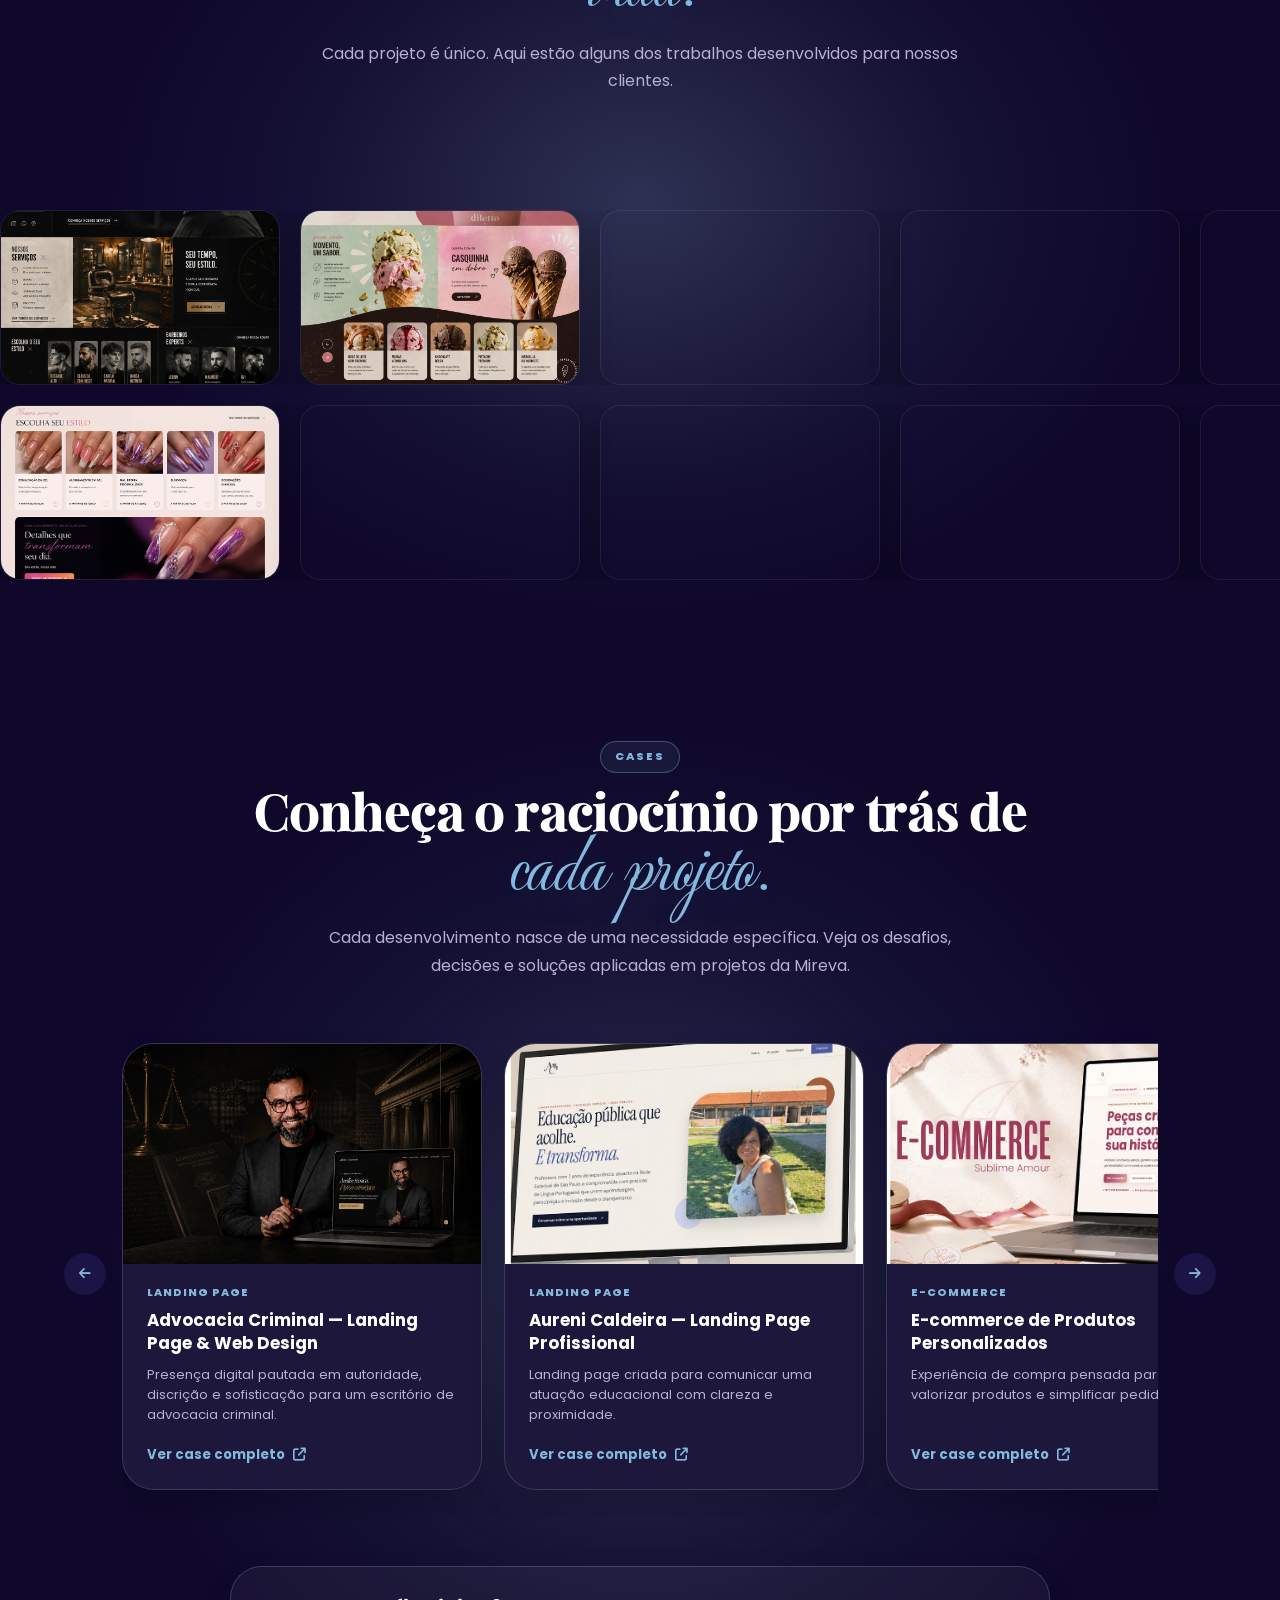
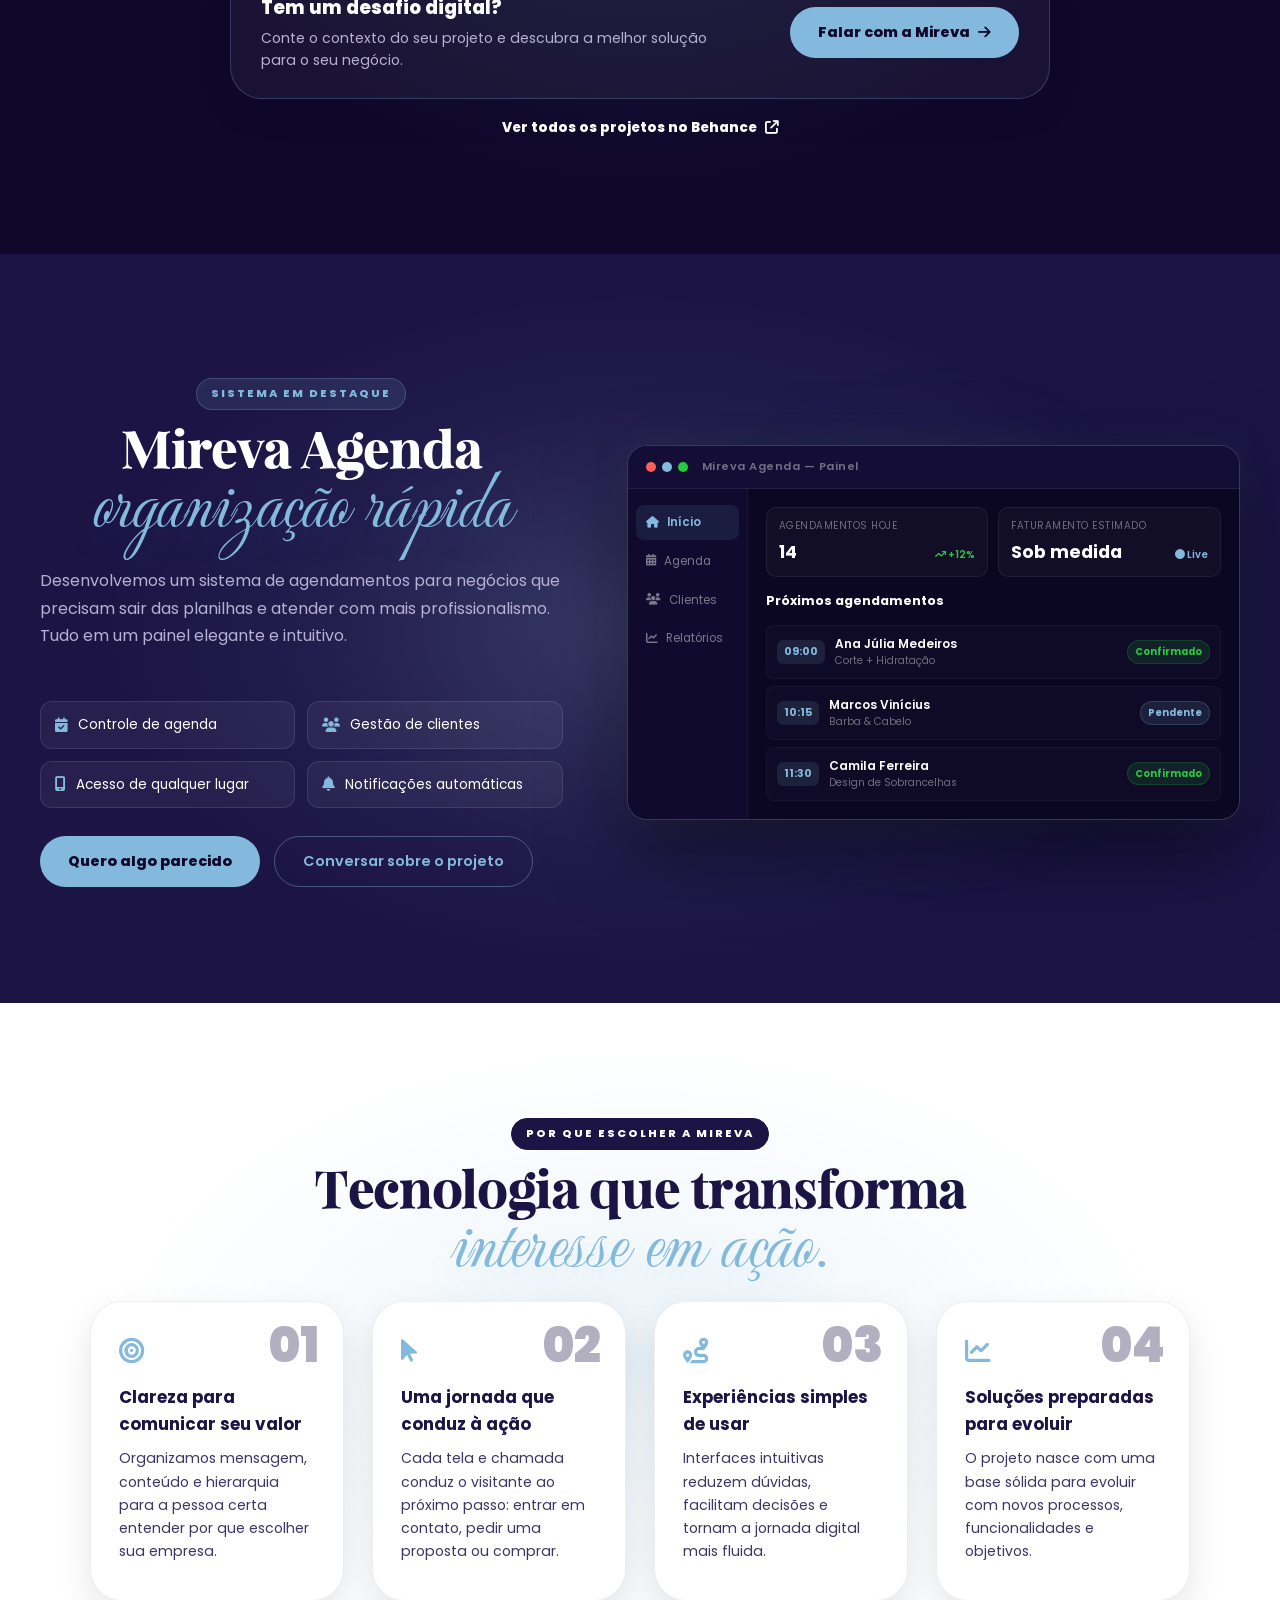
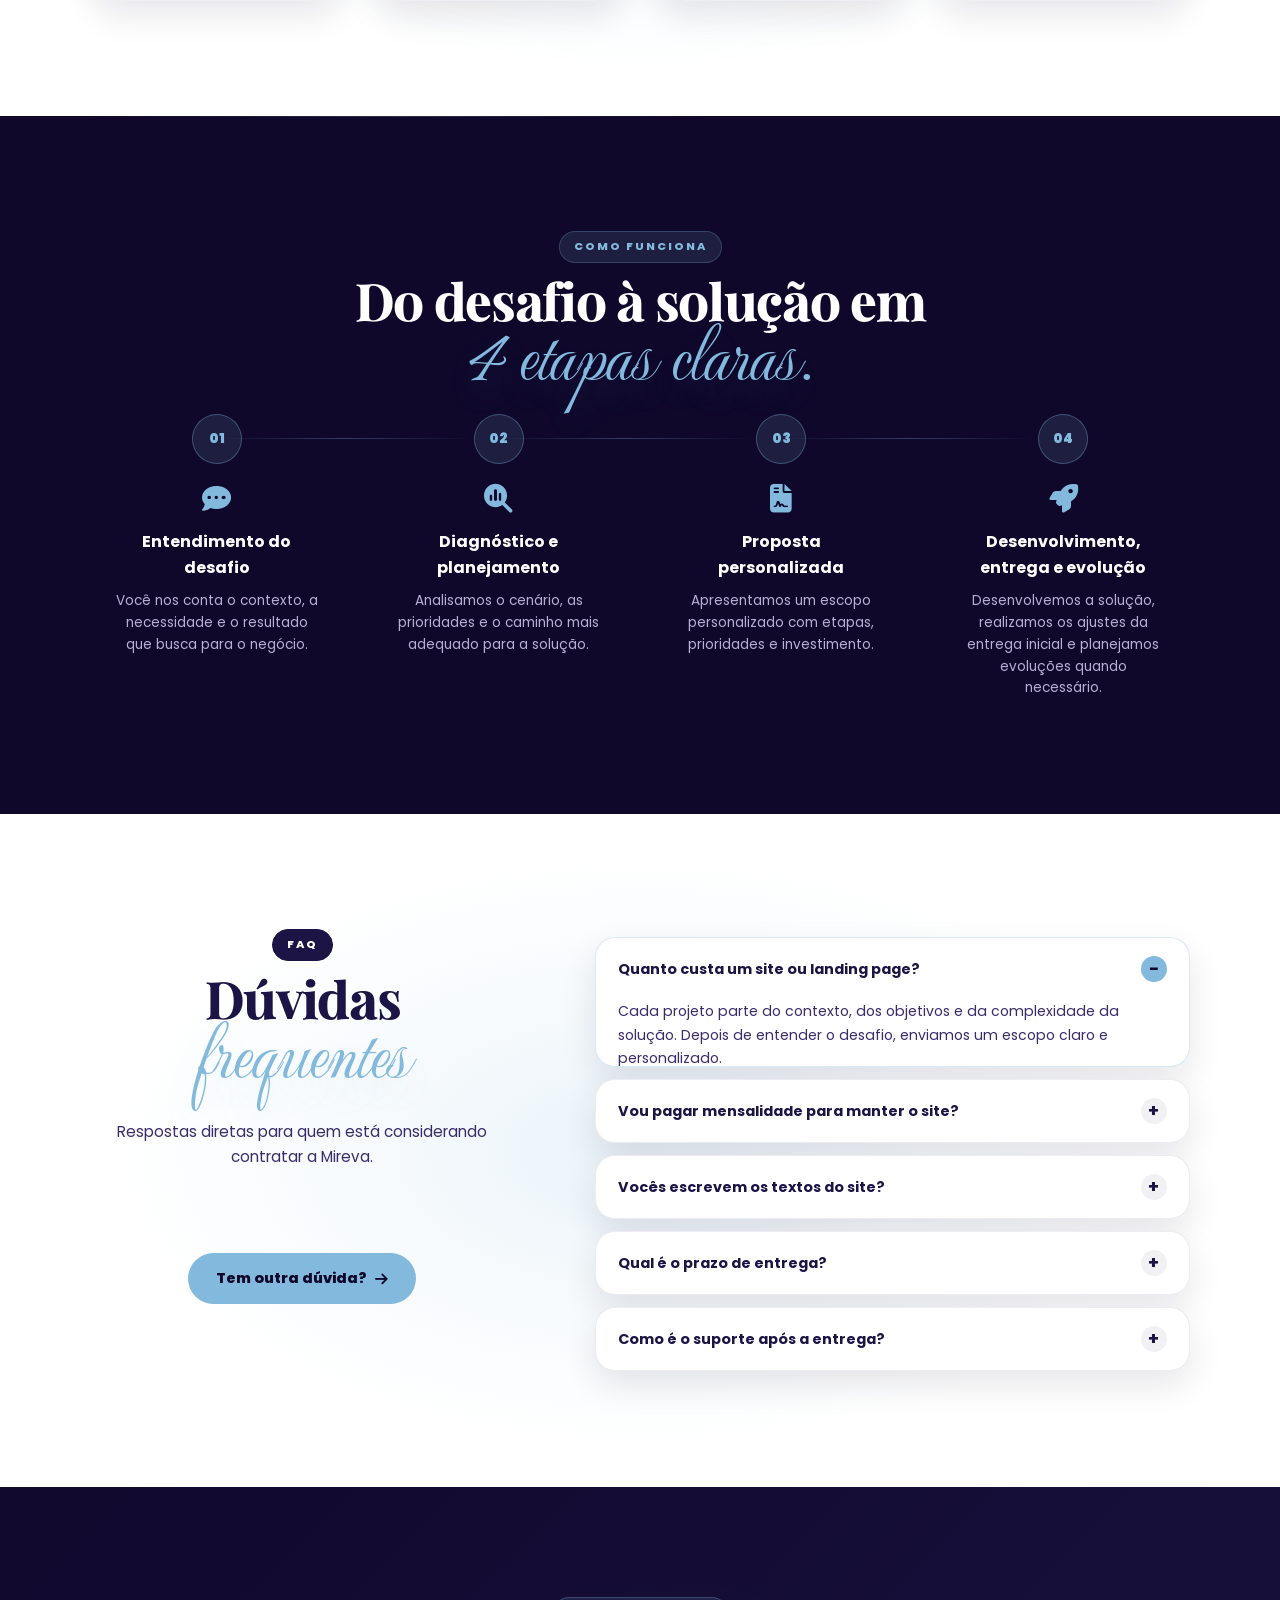
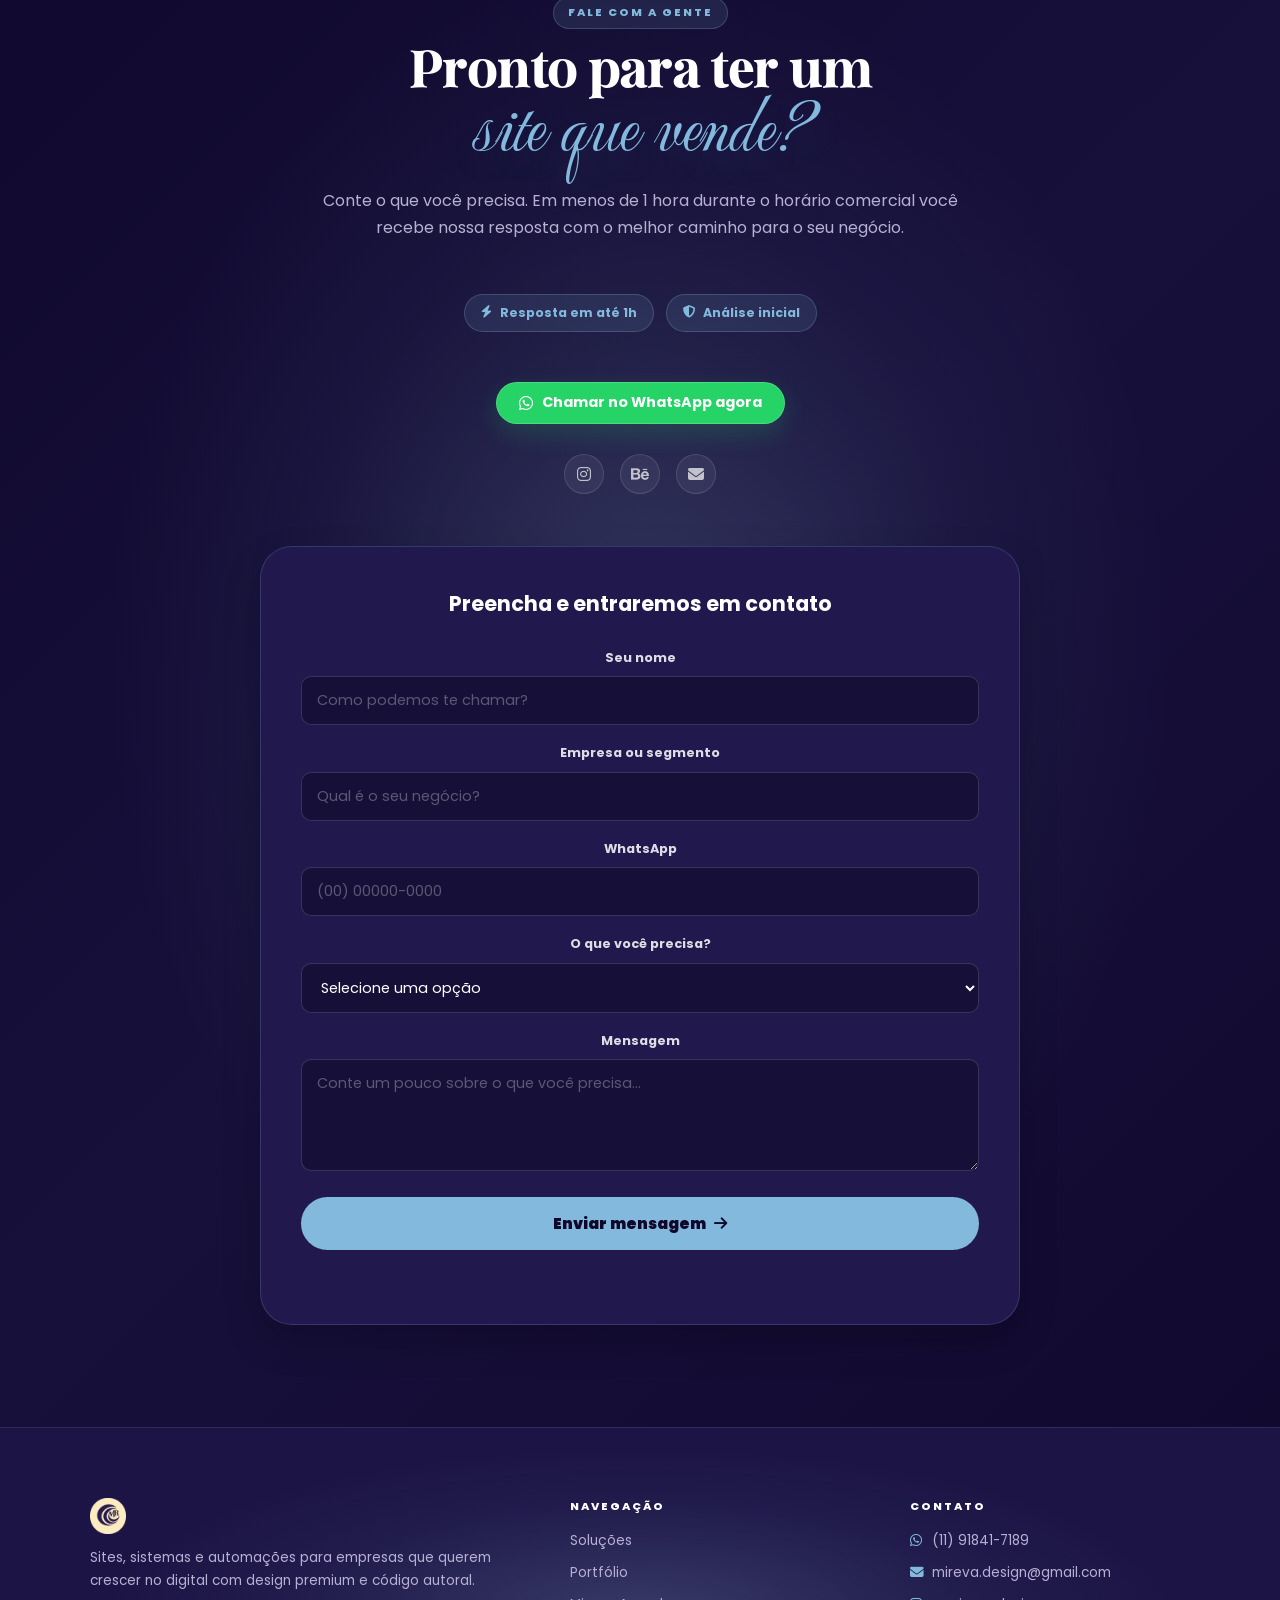
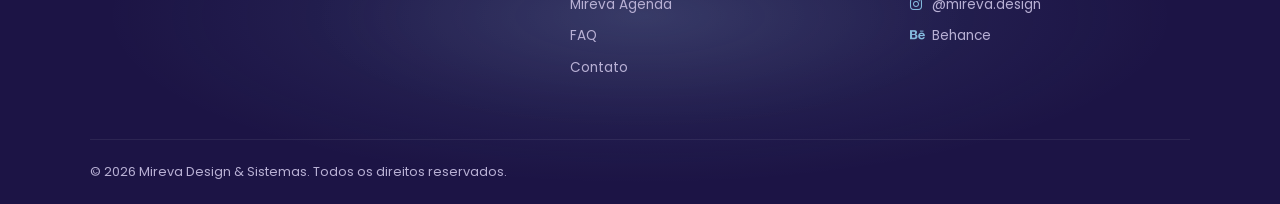
==== commit d9880ca0: "Atualização Projeto 20" ====
--- a/index.html
+++ b/index.html
@@ -46,8 +46,26 @@
   <link href="https://fonts.googleapis.com/css2?family=Mea+Culpa&family=Poppins:wght@400;500;600;700;800&display=swap" rel="stylesheet">
   <link rel="stylesheet" href="https://cdnjs.cloudflare.com/ajax/libs/font-awesome/6.5.1/css/all.min.css">
   <link rel="stylesheet" href="mireva.css?v=34">
+  <!-- Meta Pixel Code -->
+  <script>
+    !function(f,b,e,v,n,t,s)
+    {if(f.fbq)return;n=f.fbq=function(){n.callMethod?
+    n.callMethod.apply(n,arguments):n.queue.push(arguments)};
+    if(!f._fbq)f._fbq=n;n.push=n;n.loaded=!0;n.version='2.0';
+    n.queue=[];t=b.createElement(e);t.async=!0;
+    t.src=v;s=b.getElementsByTagName(e)[0];
+    s.parentNode.insertBefore(t,s)}(window, document,'script',
+    'https://connect.facebook.net/en_US/fbevents.js');
+    fbq('init', '2361536370918875');
+    fbq('track', 'PageView');
+  </script>
+  <!-- End Meta Pixel Code -->
 </head>
 <body>
+  <noscript><img height="1" width="1" style="display:none"
+  src="https://www.facebook.com/tr?id=2361536370918875&ev=PageView&noscript=1"
+  alt=""
+  /></noscript>
 
   <!-- Partículas de luz de fundo -->
   <div class="bg-orbs" aria-hidden="true">
@@ -747,7 +765,6 @@
   <a href="https://wa.me/5511918417189" class="floating-whatsapp" target="_blank" rel="noopener" aria-label="Conversar no WhatsApp">
     <i class="fa-brands fa-whatsapp"></i>
   </a>
-
   <script src="script.js?v=14"></script>
 </body>
 </html>
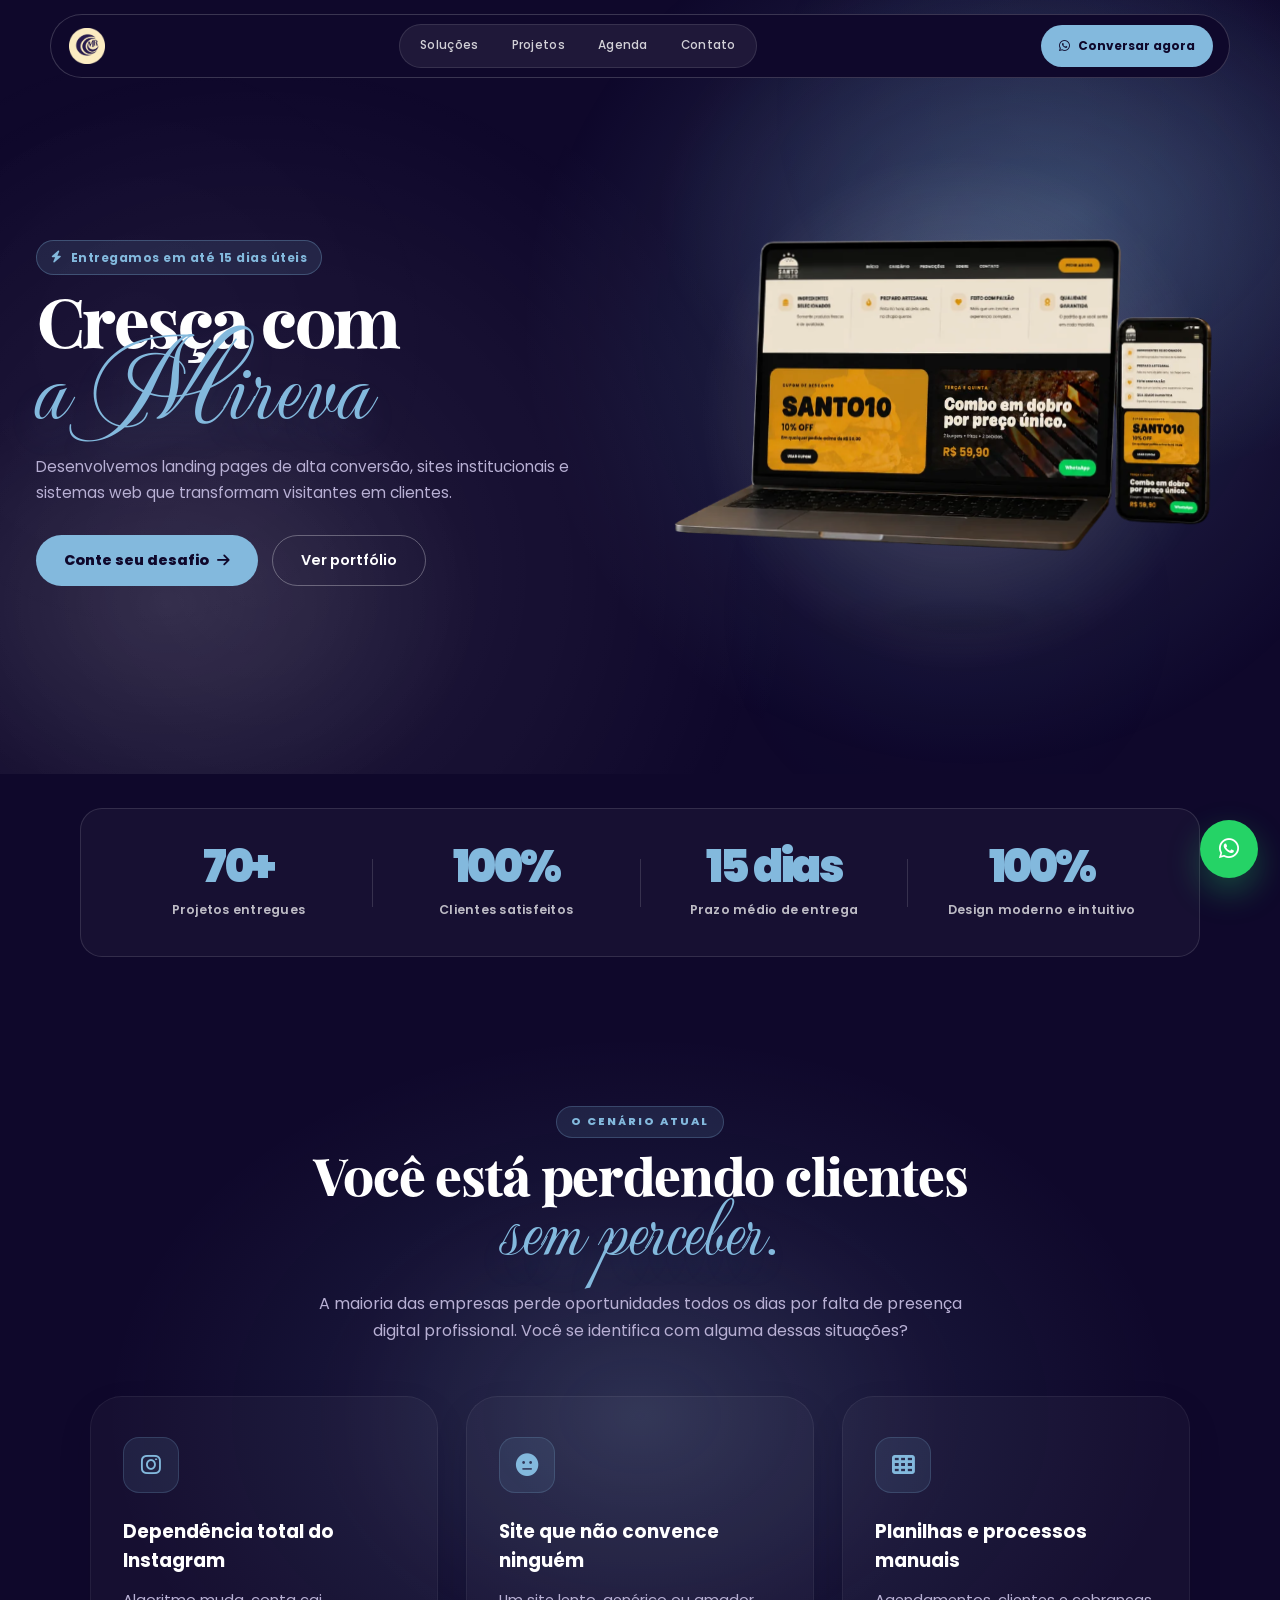
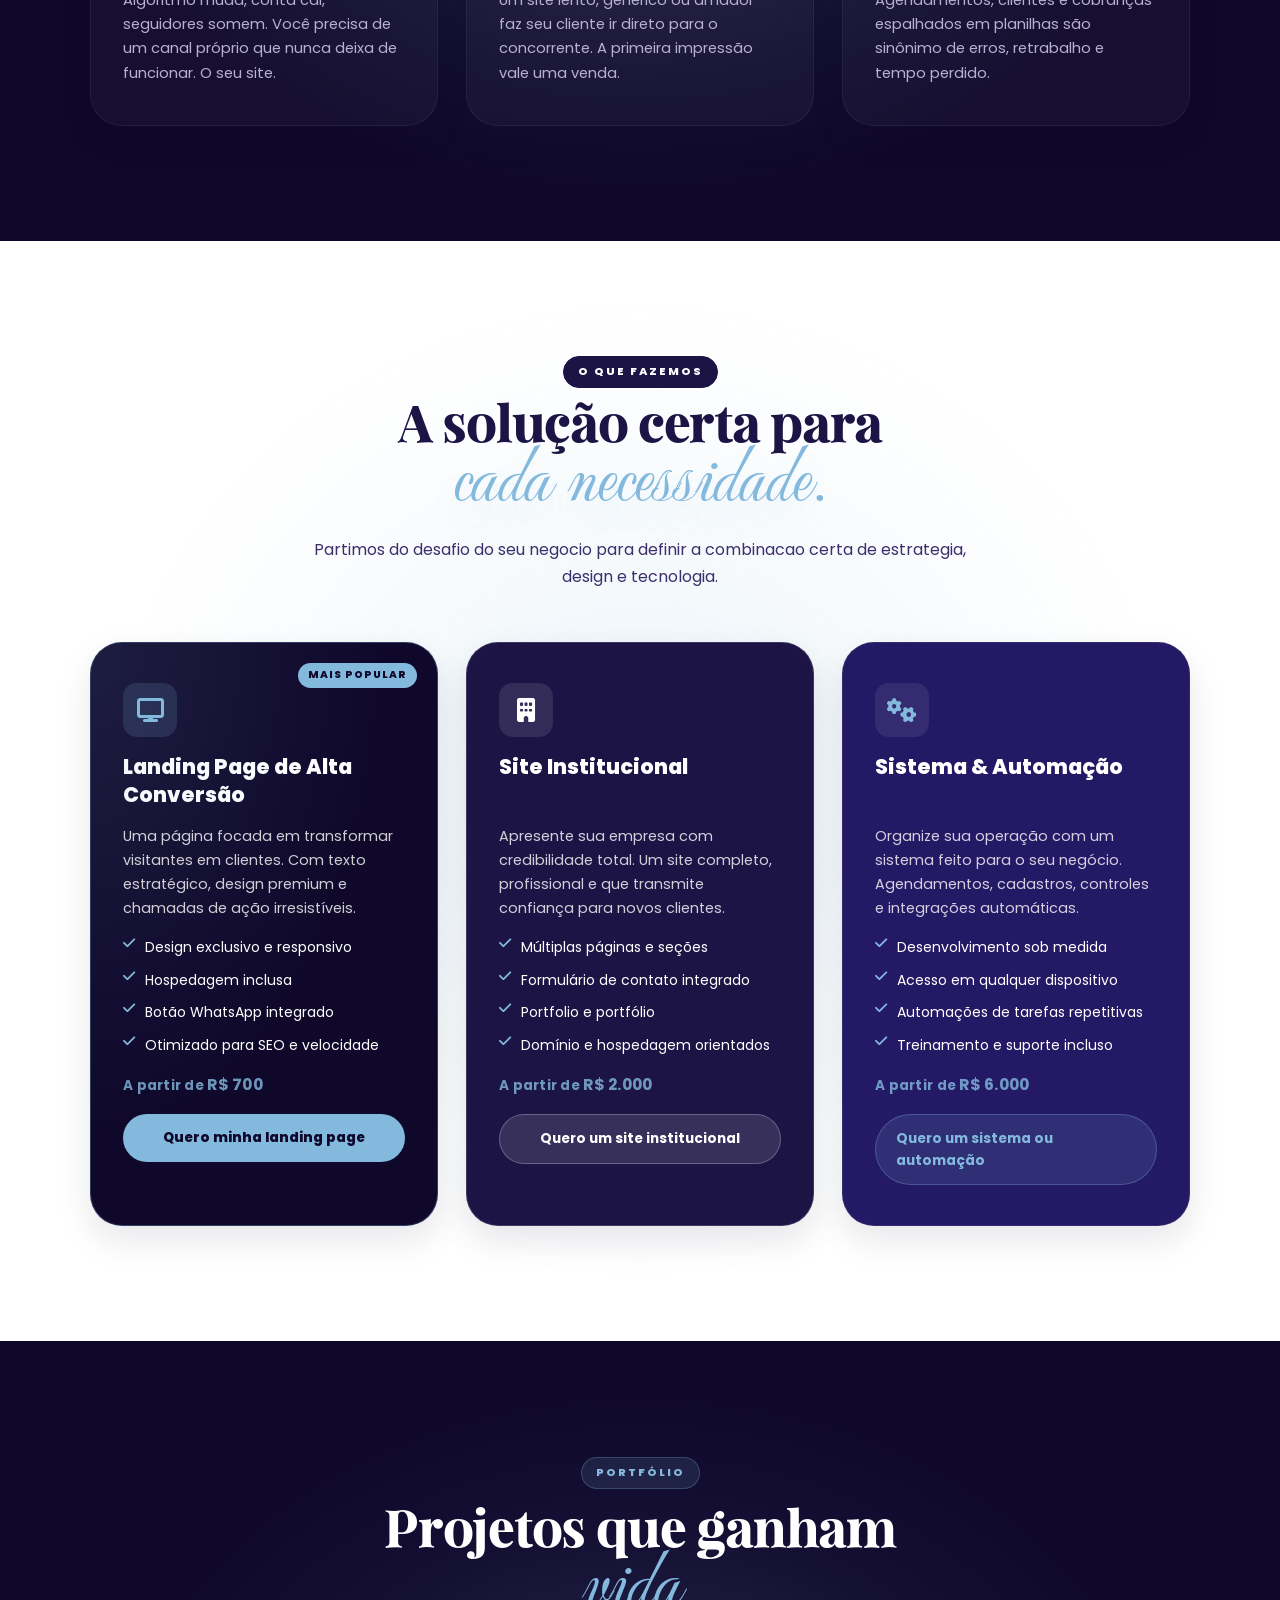
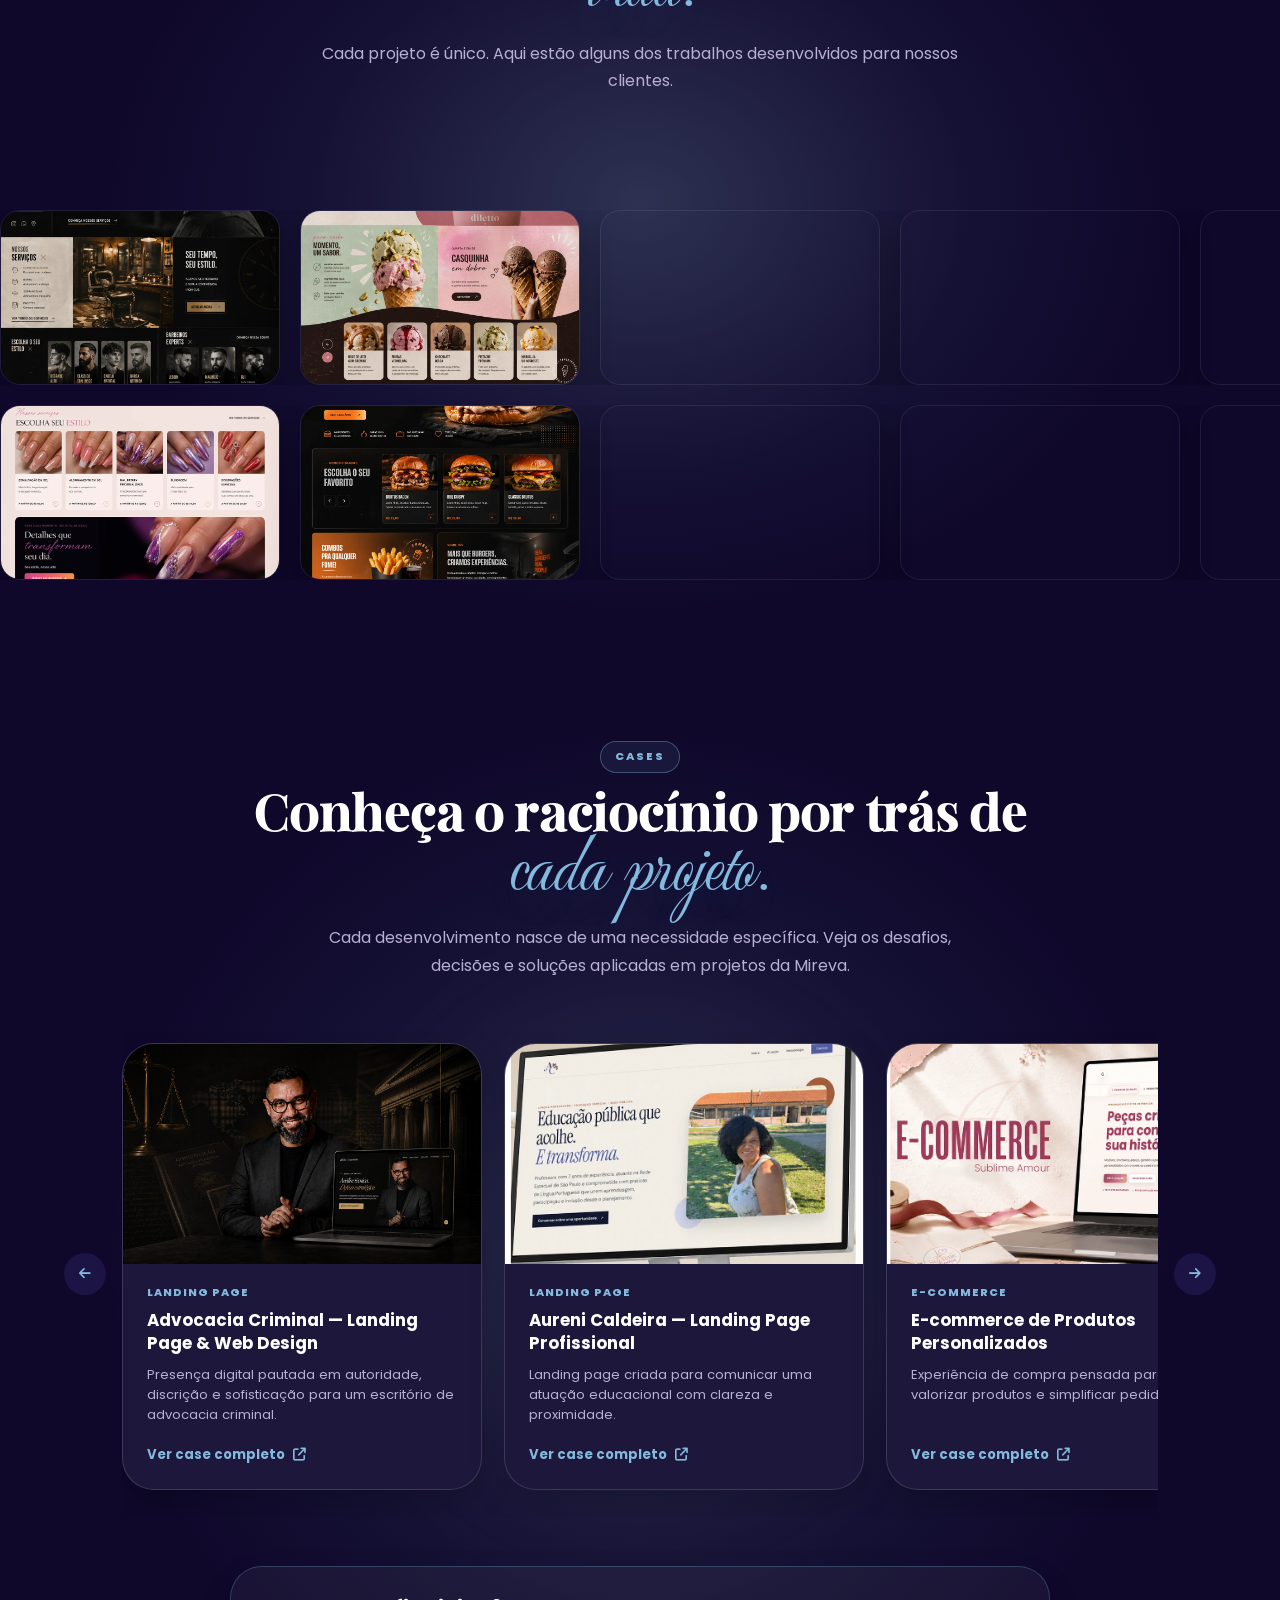
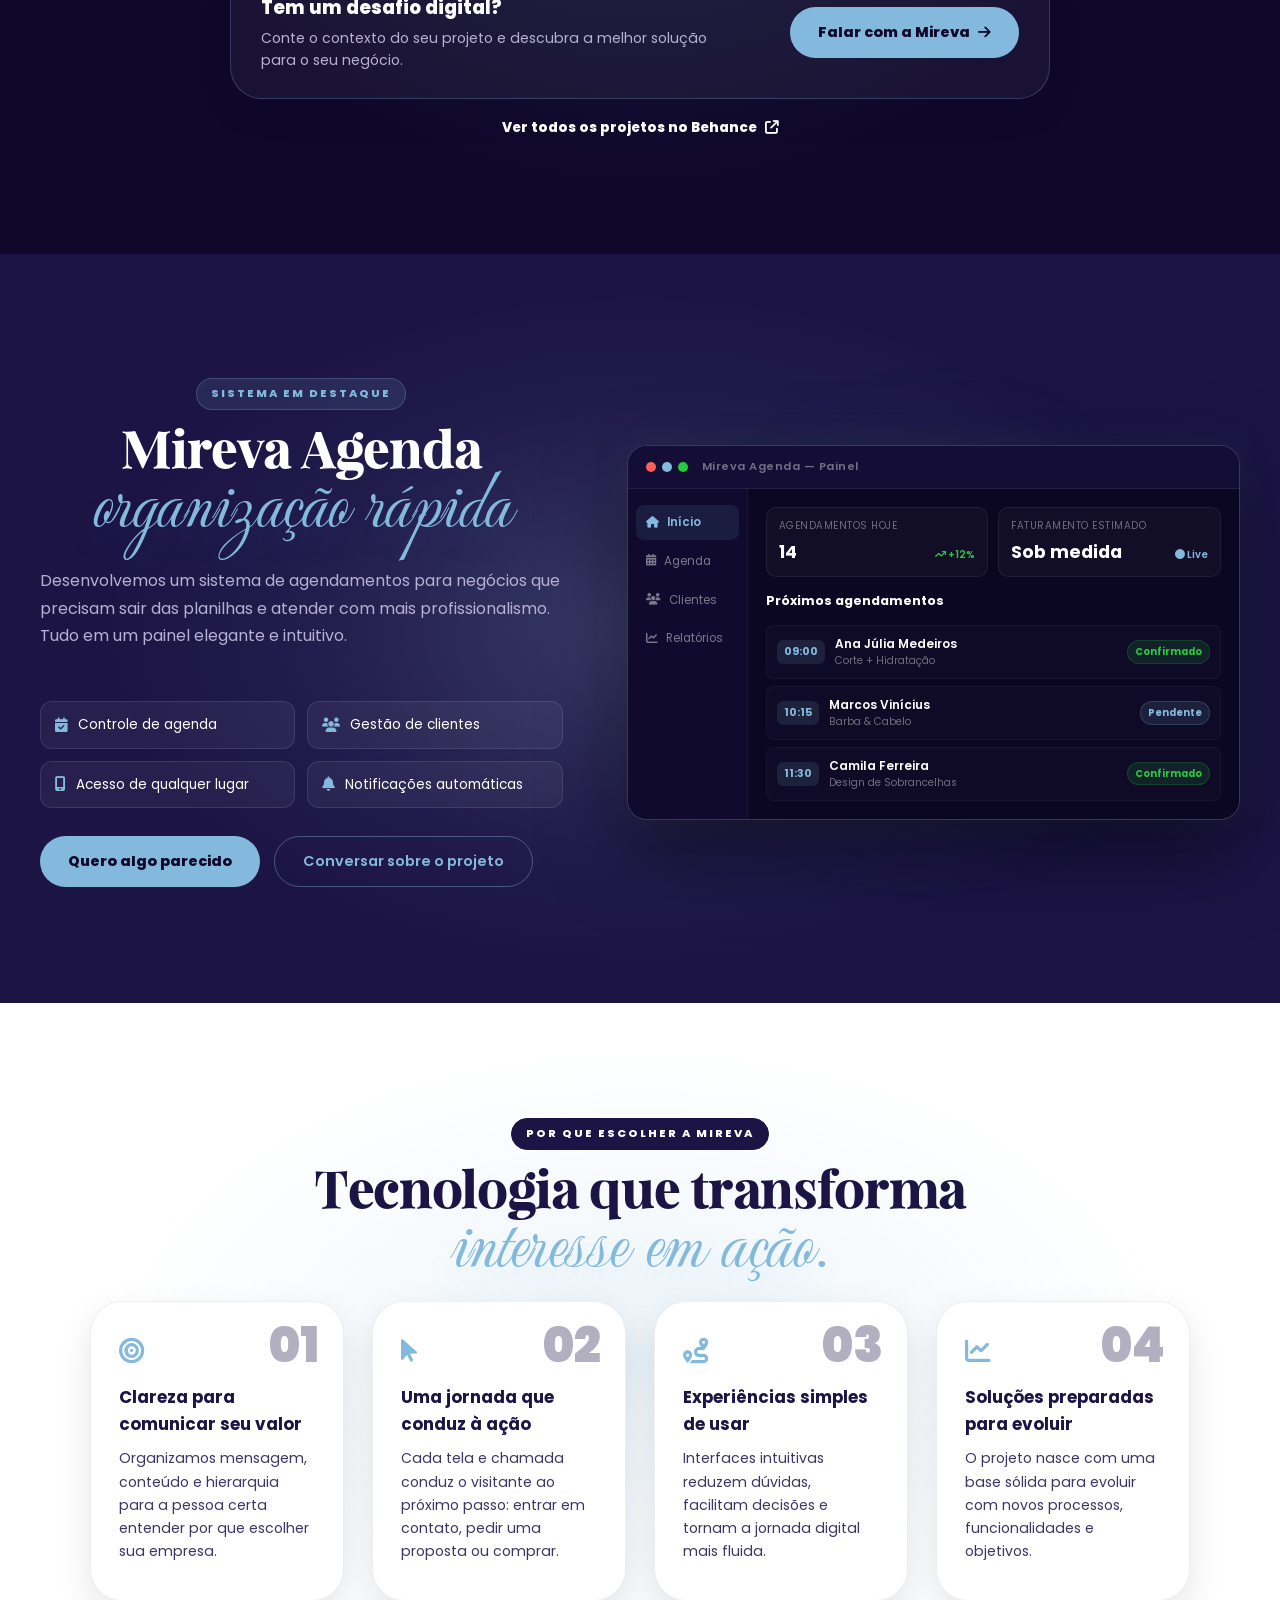
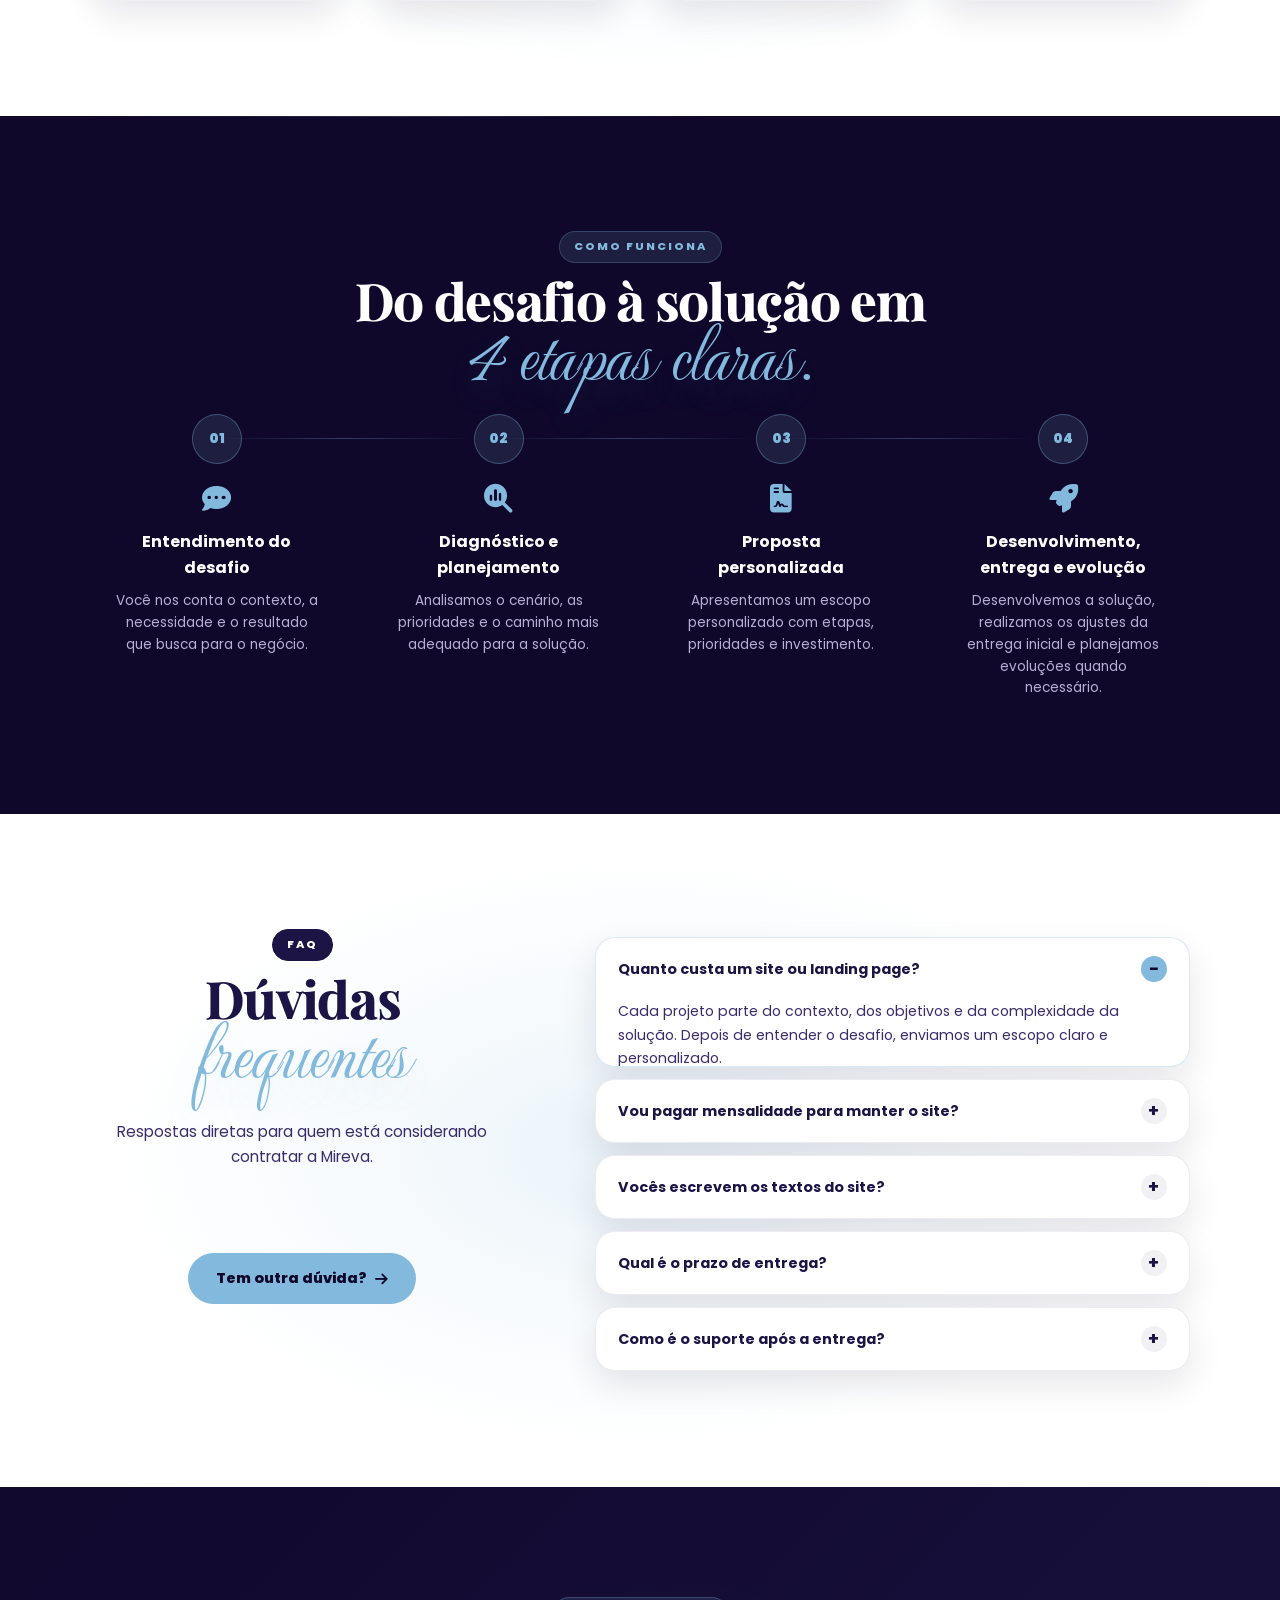
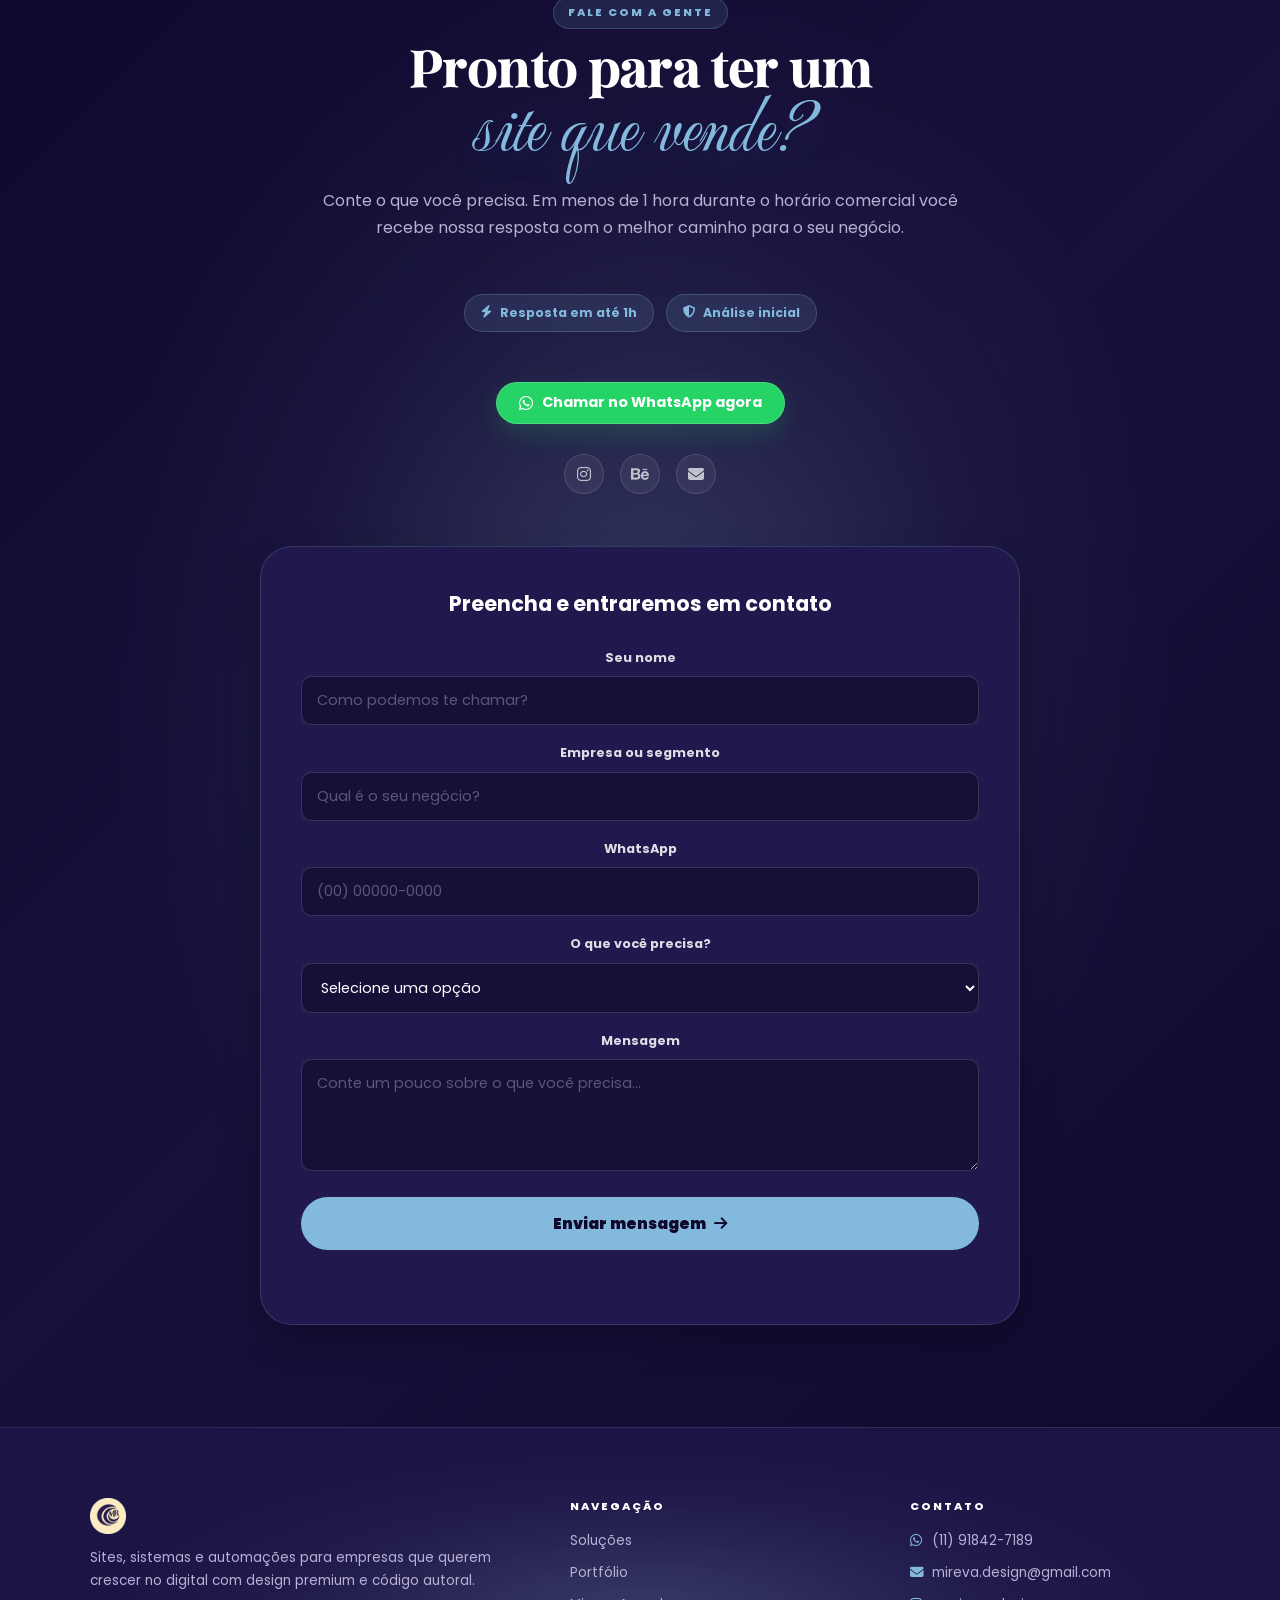
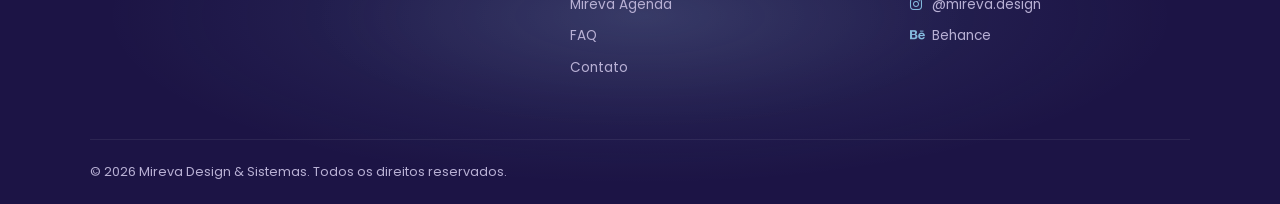
==== commit 2024d195: "NumeroTelefoneCorreção" ====
--- a/index.html
+++ b/index.html
@@ -32,7 +32,7 @@
     "logo": "https://mirevadesign.com.br/img/logo-branca.png",
     "image": "https://mirevadesign.com.br/img/mireva-social.png",
     "email": "mireva.design@gmail.com",
-    "telephone": "+55-11-91841-7189",
+    "telephone": "+55-11-91842-7189",
     "areaServed": { "@type": "Country", "name": "Brasil" },
     "sameAs": [
       "https://www.instagram.com/mireva.design",
@@ -89,7 +89,7 @@
       <a href="#contato">Contato</a>
     </nav>
 
-    <a href="https://wa.me/5511918417189" class="btn-cta-header" target="_blank" rel="noopener">
+    <a href="https://wa.me/5511918427189" class="btn-cta-header" target="_blank" rel="noopener">
       <i class="fa-brands fa-whatsapp"></i> Conversar agora
     </a>
     <button class="menu-btn" id="menuBtn" aria-label="Menu">
@@ -681,7 +681,7 @@
           <div class="c-badge"><i class="fa-solid fa-bolt"></i> Resposta em até 1h</div>
           <div class="c-badge"><i class="fa-solid fa-shield-halved"></i> Análise inicial</div>
         </div>
-        <a href="https://wa.me/5511918417189" class="btn-whatsapp-big" target="_blank" rel="noopener">
+        <a href="https://wa.me/5511918427189" class="btn-whatsapp-big" target="_blank" rel="noopener">
           <i class="fa-brands fa-whatsapp"></i> Chamar no WhatsApp agora
         </a>
         <div class="contact-socials">
@@ -747,7 +747,7 @@
       </div>
       <div class="footer-contact-block">
         <h4>Contato</h4>
-        <a href="https://wa.me/5511918417189" target="_blank" rel="noopener"><i class="fa-brands fa-whatsapp"></i> (11) 91841-7189</a>
+        <a href="https://wa.me/5511918427189" target="_blank" rel="noopener"><i class="fa-brands fa-whatsapp"></i> (11) 91842-7189</a>
         <a href="mailto:mireva.design@gmail.com"><i class="fa-solid fa-envelope"></i> mireva.design@gmail.com</a>
         <a href="https://www.instagram.com/mireva.design" target="_blank" rel="noopener"><i class="fa-brands fa-instagram"></i> @mireva.design</a>
         <a href="https://www.behance.net/mirevadesign" target="_blank" rel="noopener"><i class="fa-brands fa-behance"></i> Behance</a>
@@ -762,7 +762,7 @@
   </footer>
 
   <!-- Botão WhatsApp flutuante -->
-  <a href="https://wa.me/5511918417189" class="floating-whatsapp" target="_blank" rel="noopener" aria-label="Conversar no WhatsApp">
+  <a href="https://wa.me/5511918427189" class="floating-whatsapp" target="_blank" rel="noopener" aria-label="Conversar no WhatsApp">
     <i class="fa-brands fa-whatsapp"></i>
   </a>
   <script src="script.js?v=14"></script>
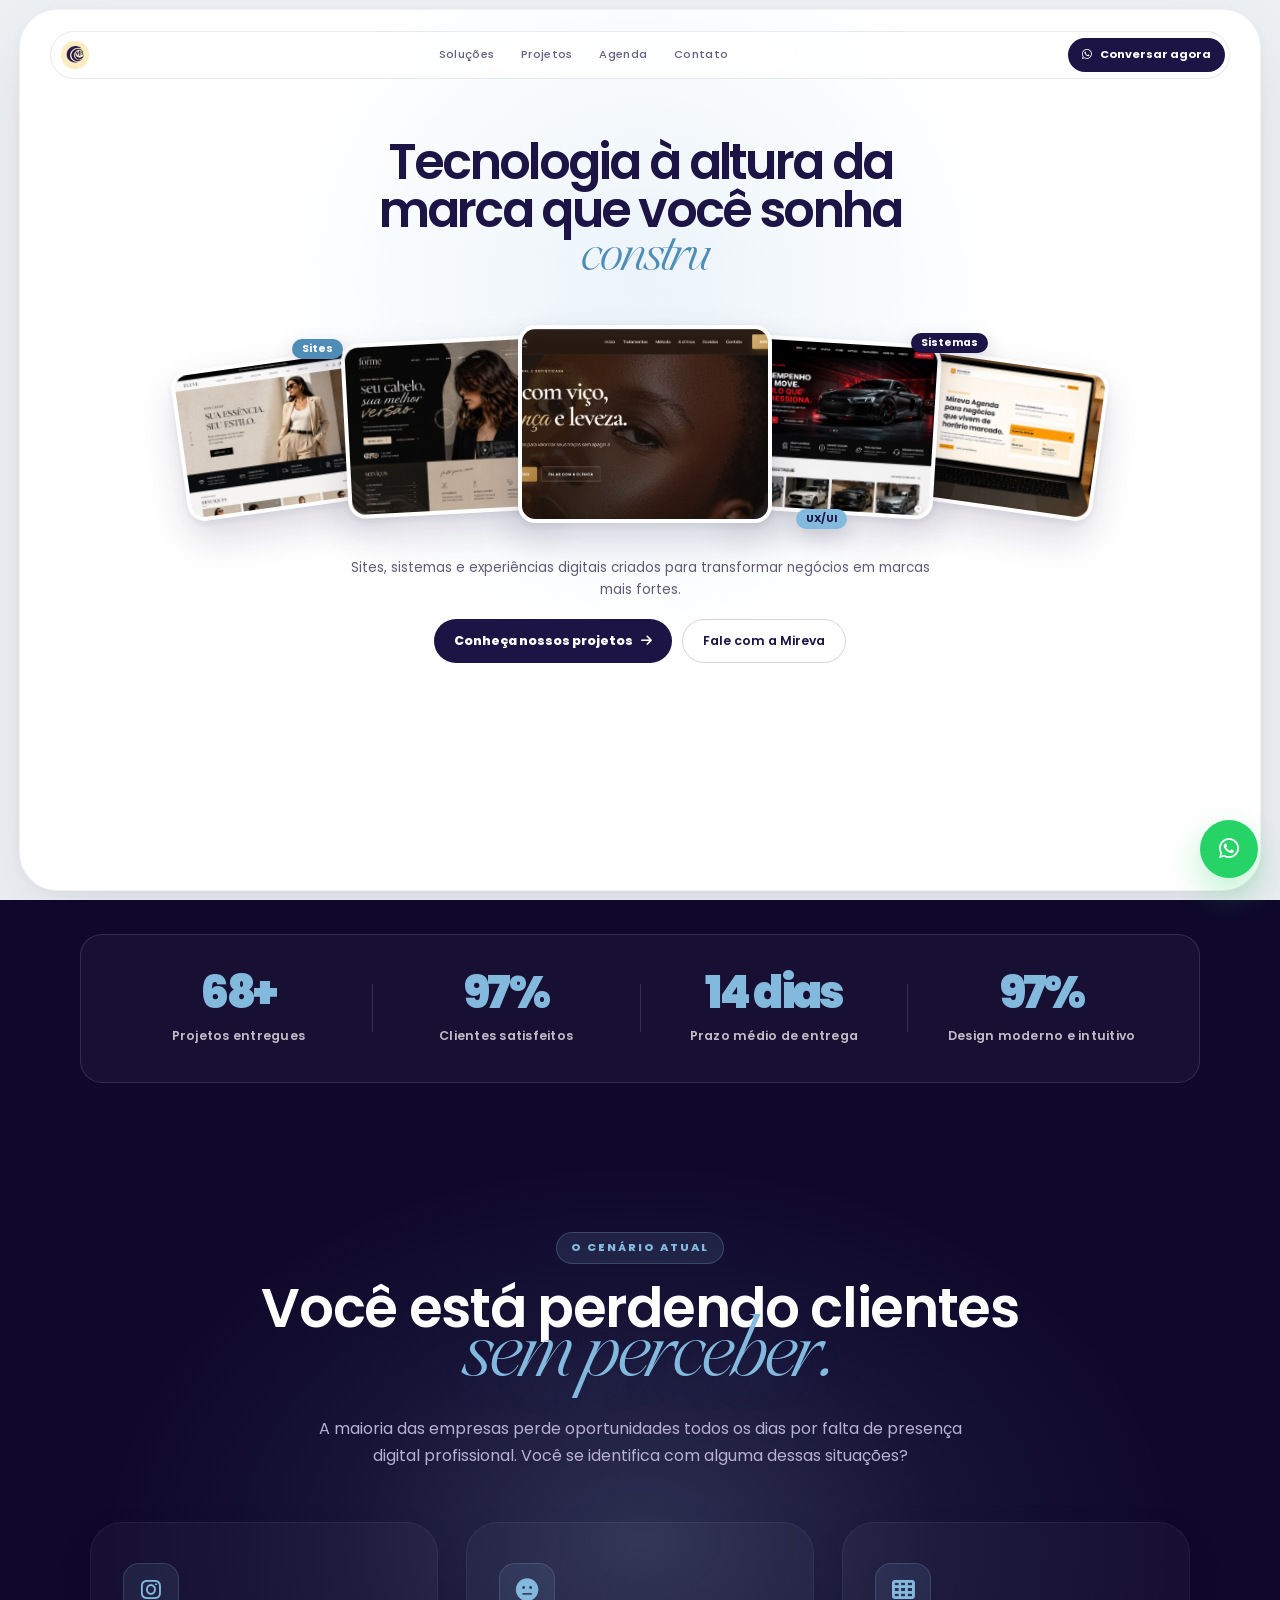
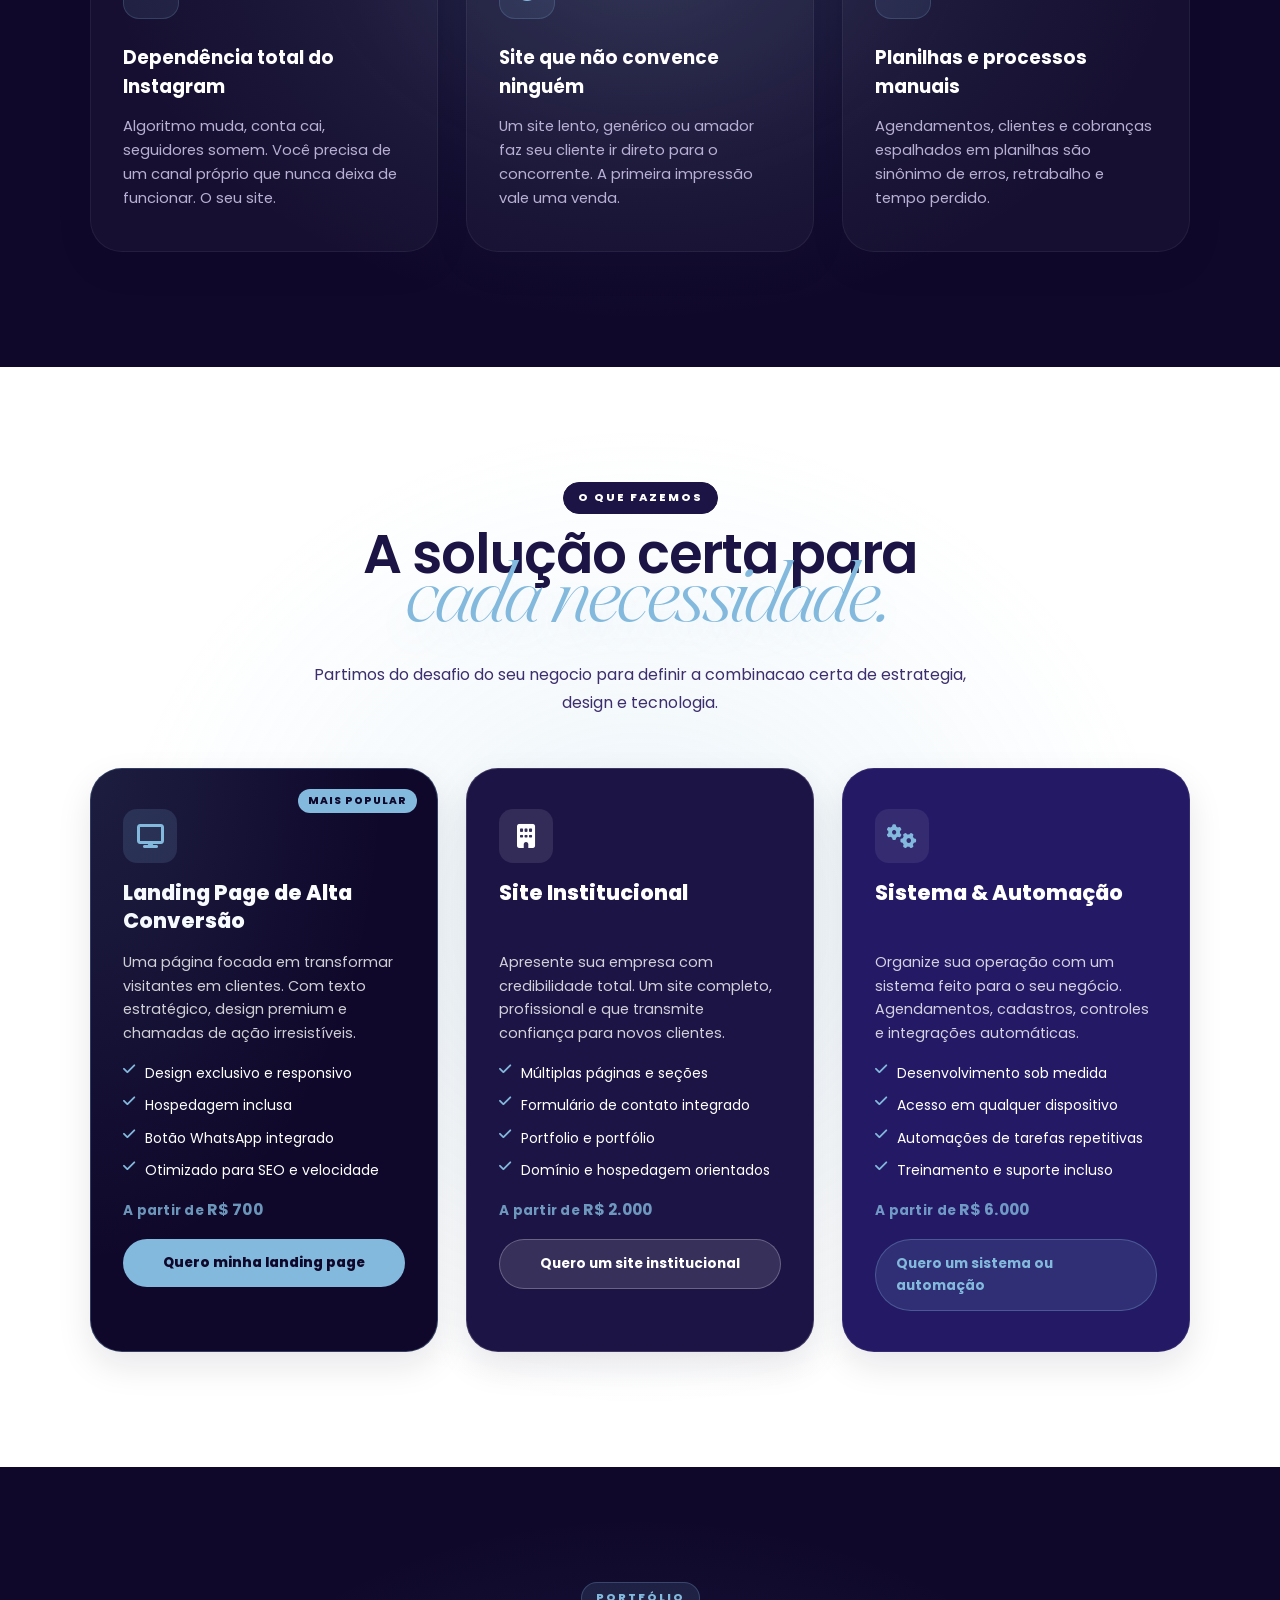
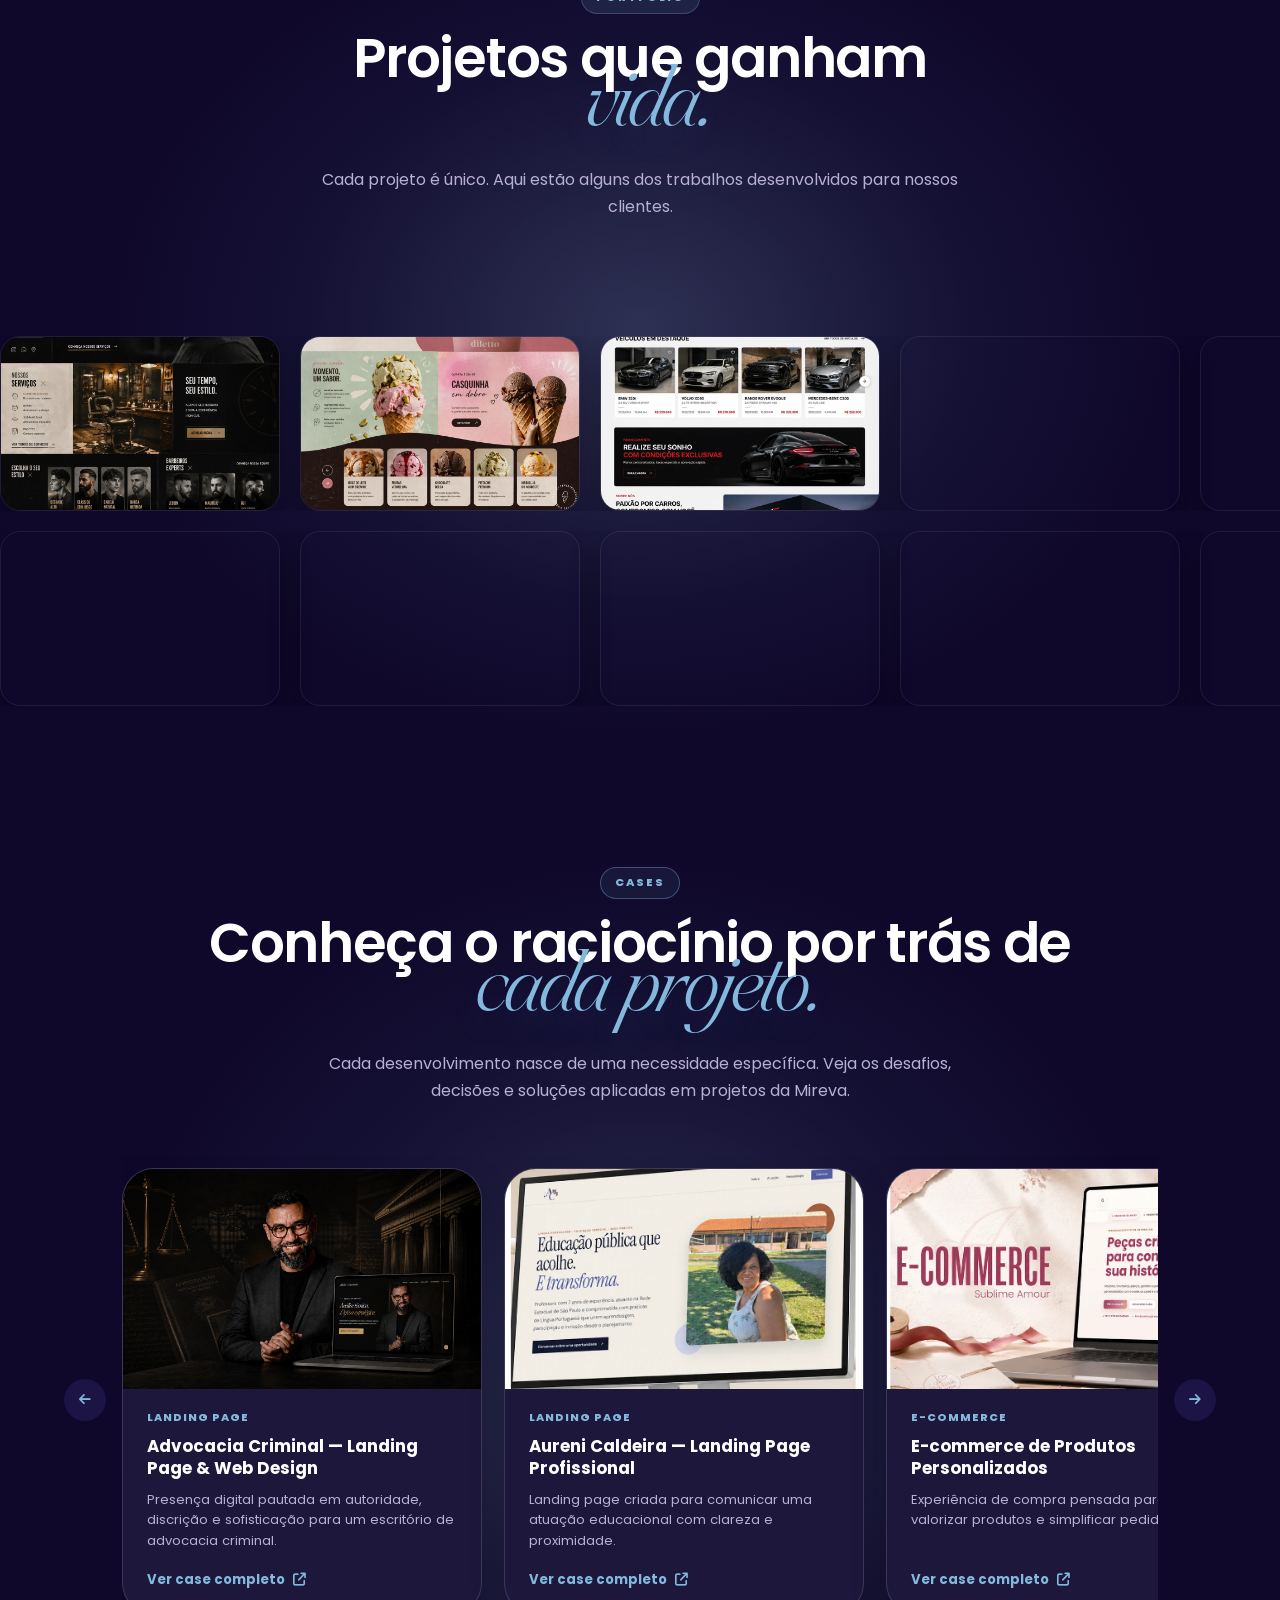
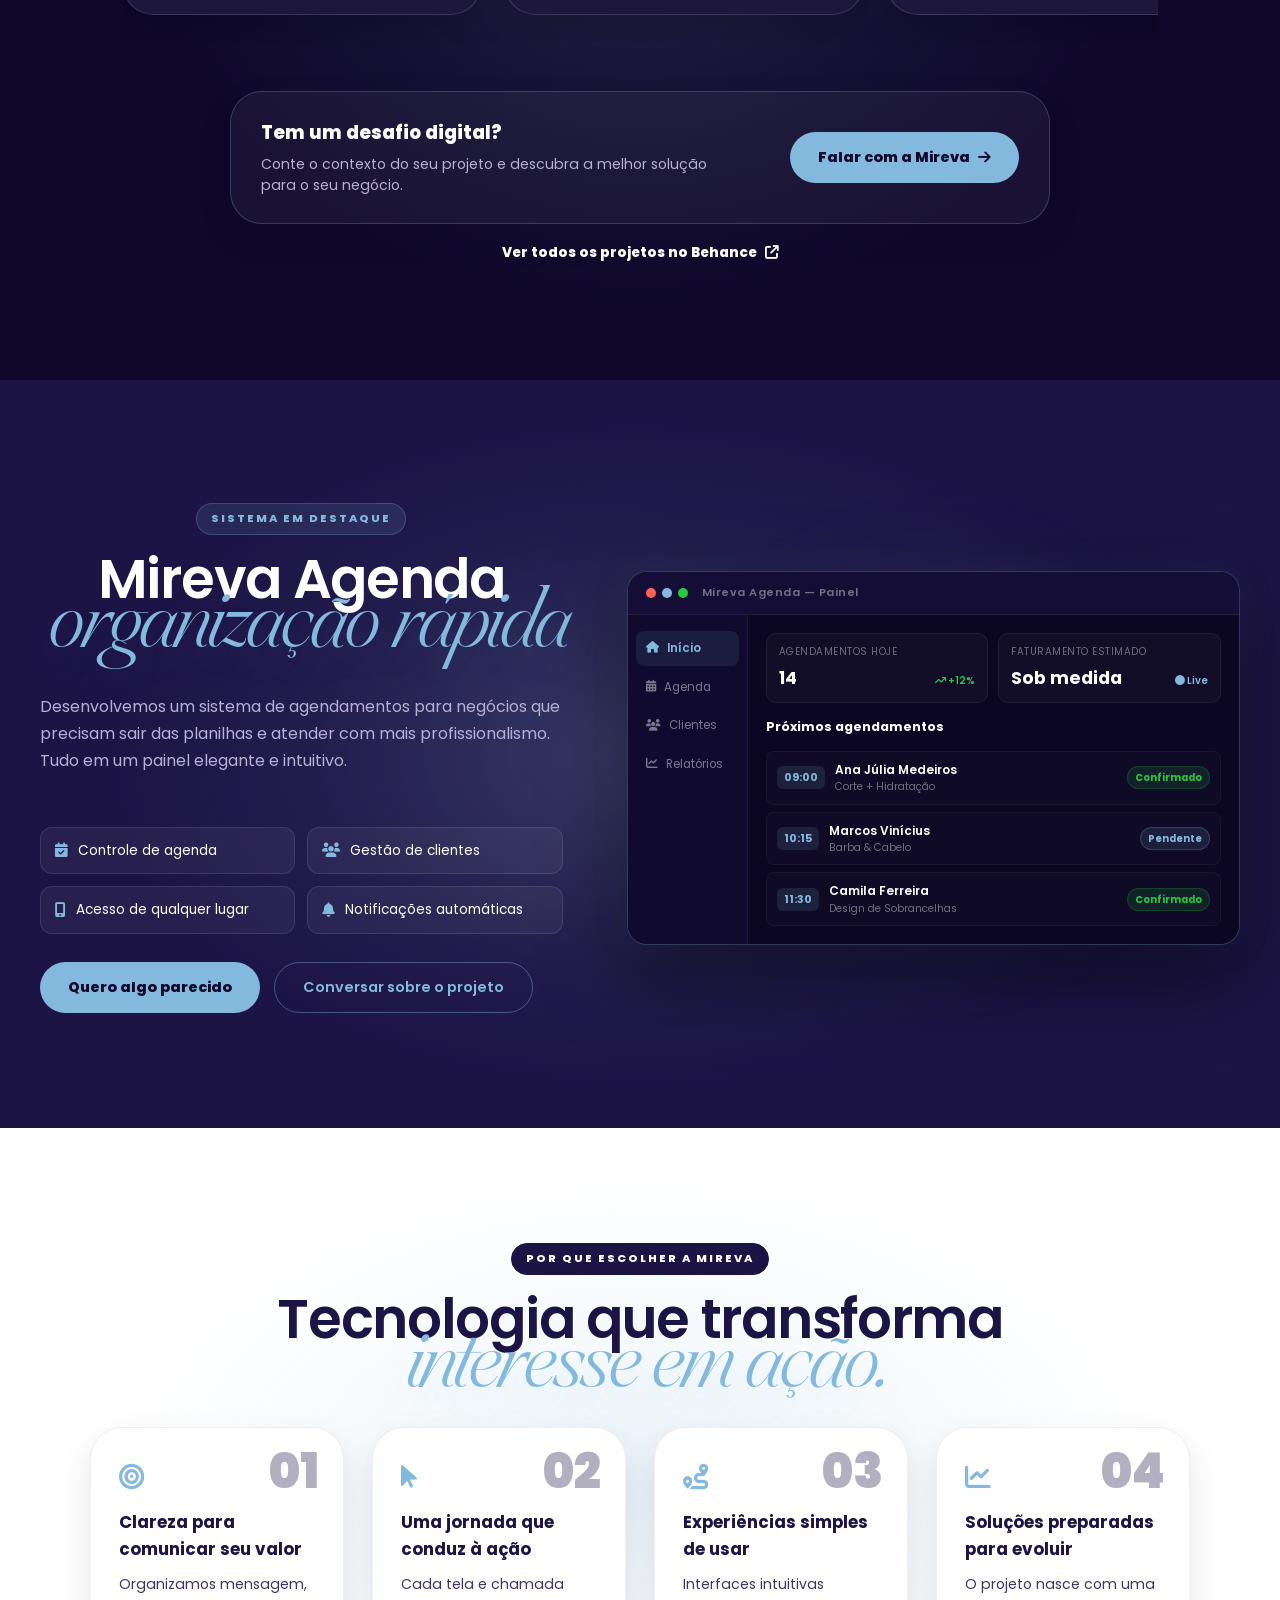
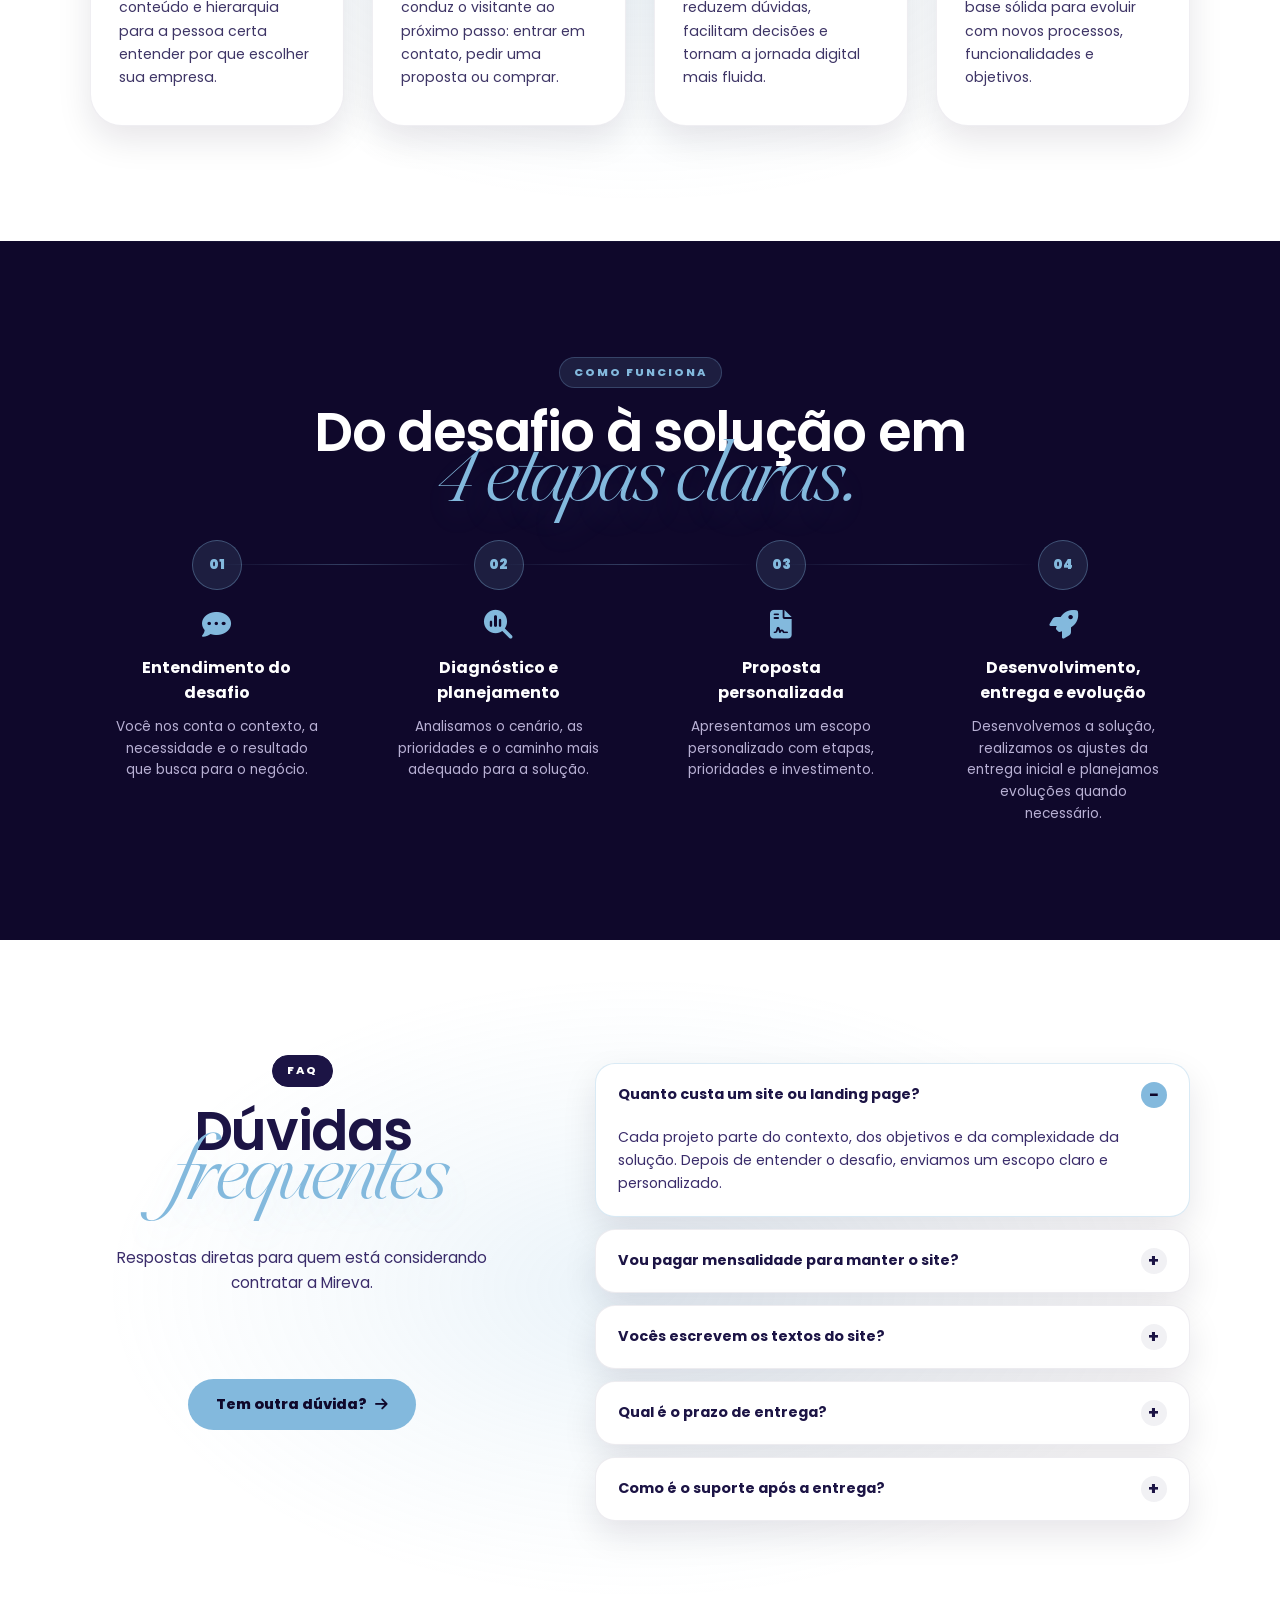
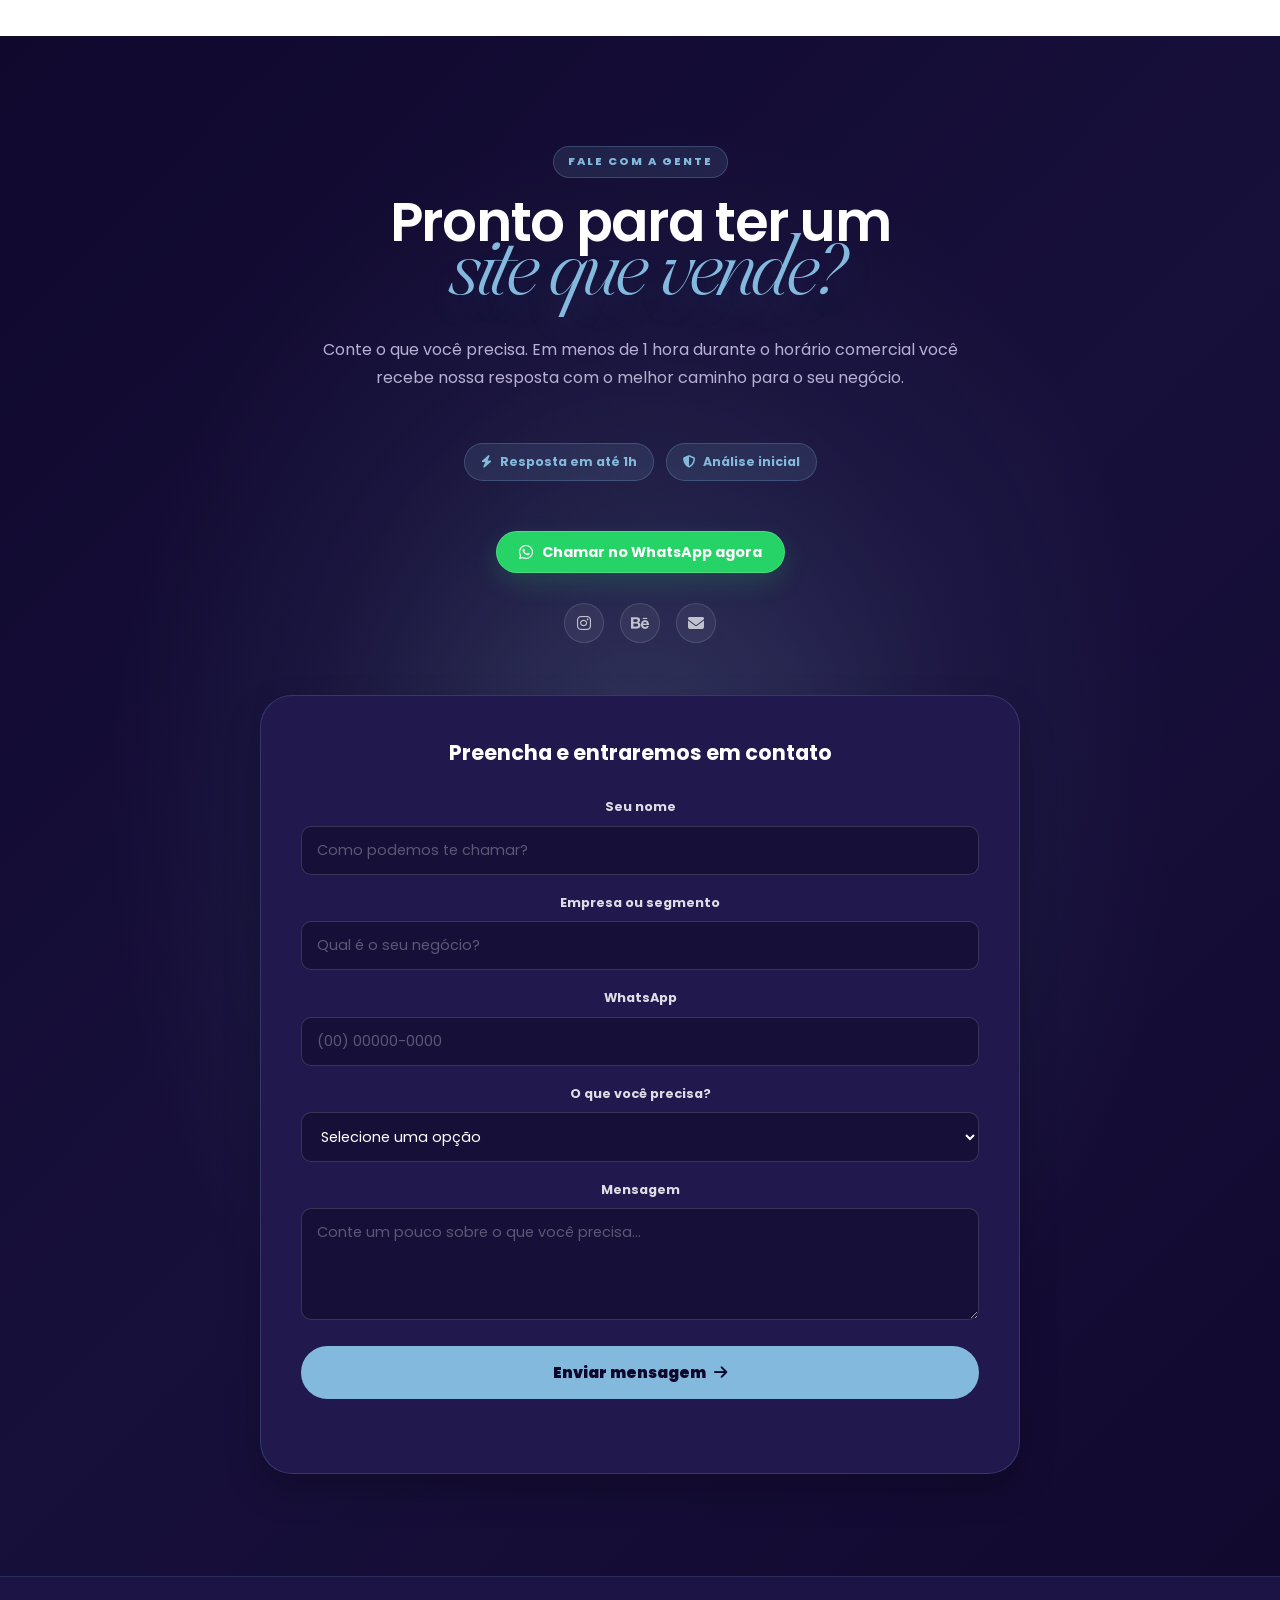
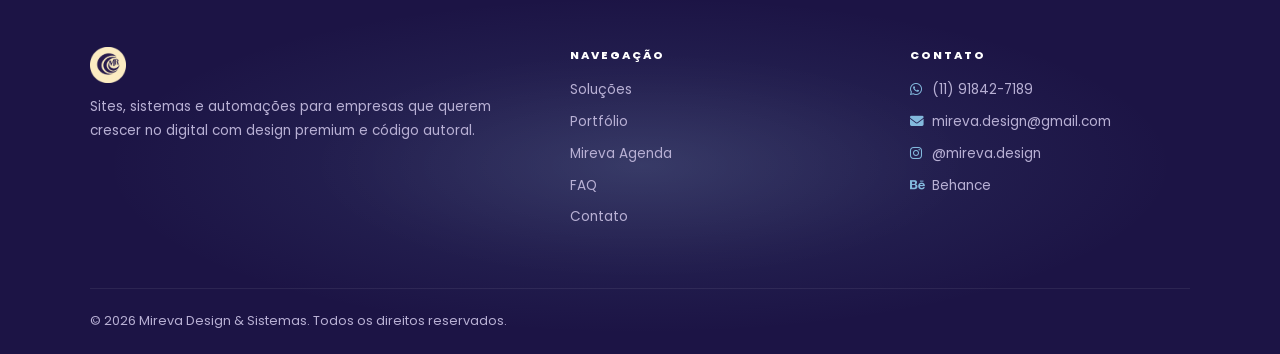
==== commit ab702507: "HeroNova" ====
--- a/index.html
+++ b/index.html
@@ -43,9 +43,9 @@
   </script>
   <link rel="icon" type="image/png" href="img/logo-branca.png">
   <link rel="apple-touch-icon" href="img/logo-branca.png">
-  <link href="https://fonts.googleapis.com/css2?family=Mea+Culpa&family=Poppins:wght@400;500;600;700;800&display=swap" rel="stylesheet">
+  <link href="https://fonts.googleapis.com/css2?family=Poppins:wght@300;400;500;600;700;800&display=swap" rel="stylesheet">
   <link rel="stylesheet" href="https://cdnjs.cloudflare.com/ajax/libs/font-awesome/6.5.1/css/all.min.css">
-  <link rel="stylesheet" href="mireva.css?v=34">
+  <link rel="stylesheet" href="mireva.css?v=50">
   <!-- Meta Pixel Code -->
   <script>
     !function(f,b,e,v,n,t,s)
@@ -99,6 +99,35 @@
 
   <!-- ========== HERO ========== -->
   <section class="hero-section" id="inicio">
+    <div class="hero-stage" aria-label="Apresentação da Mireva">
+      <div class="hero-panel-content">
+        <div class="hero-text">
+          <h1 class="hero-headline">
+            Tecnologia à altura da marca que você sonha<br>
+            <span class="hero-word-window" aria-live="polite"><span class="hero-word">construir.</span></span>
+          </h1>
+        </div>
+
+        <div class="hero-projects" aria-label="Seleção de projetos digitais Mireva">
+          <span class="project-tag tag-sites">Sites</span>
+          <span class="project-tag tag-systems">Sistemas</span>
+          <span class="project-tag tag-ux">UX/UI</span>
+          <article class="project-card project-card-1"><img src="img/landingPages/landingPagesRoupa.png" alt="Landing page de moda desenvolvida pela Mireva" decoding="async" fetchpriority="high"></article>
+          <article class="project-card project-card-2"><img src="img/landingPages/landingpageCabeleleiro.png" alt="Landing page de beleza desenvolvida pela Mireva" decoding="async" fetchpriority="high"></article>
+          <article class="project-card project-card-main"><img src="img/siteesteticaimagem.webp" alt="Landing page da OR Estética desenvolvida pela Mireva" decoding="async" fetchpriority="high"></article>
+          <article class="project-card project-card-4"><img src="img/landingPages/landingPageAutomoveis.png" alt="Landing page de automóveis desenvolvida pela Mireva" decoding="async" fetchpriority="high"></article>
+          <article class="project-card project-card-5"><img src="img/behance/mireva-agenda.png" alt="Sistema de agenda digital desenvolvido pela Mireva" decoding="async" fetchpriority="high"></article>
+        </div>
+
+        <div class="hero-bottom">
+          <p class="hero-sub">Sites, sistemas e experiências digitais criados para transformar negócios em marcas mais fortes.</p>
+          <div class="hero-actions">
+            <a href="#portfolio" class="btn-gold">Conheça nossos projetos <i class="fa-solid fa-arrow-right"></i></a>
+            <a href="#contato" class="btn-ghost">Fale com a Mireva</a>
+          </div>
+        </div>
+      </div>
+    </div>
     <div class="hero-inner">
       <div class="hero-text">
         <div class="hero-badge">
@@ -548,7 +577,7 @@
   </section>
 
   <!-- ========== POR QUE MIREVA ========== -->
-  <section class="why-section">
+  <section class="why-section" id="sobre">
     <div class="section-container">
       <div class="section-label navy-label">Por que escolher a Mireva</div>
       <h2 class="section-title dark-title">Tecnologia que transforma <em>interesse em ação.</em></h2>
@@ -765,6 +794,6 @@
   <a href="https://wa.me/5511918427189" class="floating-whatsapp" target="_blank" rel="noopener" aria-label="Conversar no WhatsApp">
     <i class="fa-brands fa-whatsapp"></i>
   </a>
-  <script src="script.js?v=14"></script>
+  <script src="script.js?v=17"></script>
 </body>
 </html>
--- a/mireva.css
+++ b/mireva.css
@@ -1164,13 +1164,13 @@
 
 /* ============================================================
    MIREVA — REFINO FINAL SEM TRAVAR
-   Mantém a paleta original. Belista em títulos, Poppins em textos
-   e Mea Culpa sobreposta. Fundo decorado estático e leve.
+   Mantém a paleta original. Griffiths em destaques e Poppins em textos.
+   Fundo decorado estático e leve.
    ============================================================ */
 
 @font-face {
-  font-family: 'BelistaTitle';
-  src: url('fonts/Belista.otf') format('opentype');
+  font-family: 'Griffiths';
+  src: url('projeto-20/assets/fonts/Griffiths.otf') format('opentype');
   font-weight: 400;
   font-style: normal;
   font-display: swap;
@@ -1178,8 +1178,7 @@
 
 :root {
   --font-body: 'Poppins', Arial, sans-serif;
-  --font-title: 'BelistaTitle', Georgia, serif;
-  --font-script: 'Mea Culpa', cursive;
+  --font-title: 'Griffiths', Georgia, serif;
 }
 
 html { scroll-padding-top: 96px; }
@@ -1317,7 +1316,7 @@
   margin-right: auto !important;
 }
 
-/* Tipografia limpa: Belista em títulos, Poppins em textos/menu/botões. */
+/* Tipografia limpa: Griffiths em títulos, Poppins em textos/menu/botões. */
 p,
 li,
 a,
@@ -1354,8 +1353,8 @@
 .contact-left h2,
 .agenda-copy h2,
 .faq-left h2 {
-  font-family: var(--font-title) !important;
-  font-weight: 400 !important;
+  font-family: var(--font-body) !important;
+  font-weight: 600 !important;
   letter-spacing: -.024em !important;
   text-wrap: balance;
 }
@@ -1369,7 +1368,7 @@
   display: block !important;
   width: max-content !important;
   max-width: 100% !important;
-  font-family: var(--font-script) !important;
+  font-family: var(--font-title) !important;
   font-style: normal !important;
   font-weight: 400 !important;
   color: var(--gold) !important;
@@ -2602,7 +2601,7 @@
 
 /* ============================================================
    AJUSTE FINAL DO USUÁRIO — CONTATO CENTRALIZADO, WHATSAPP
-   MAIS DELICADO E HERO COM MEA CULPA MAIS RESPIRADA
+   MAIS DELICADO E HERO COM TIPOGRAFIA MAIS RESPIRADA
    Mantém todos os textos alterados pelo usuário.
    ============================================================ */
 
@@ -3004,3 +3003,334 @@
   content: none !important;
   display: none !important;
 }
+
+/* ============================================================
+   HERO 2026 — painel editorial claro e galeria de projetos
+   ============================================================ */
+body { background: #eef1f4 !important; }
+.bg-orbs { display: none !important; }
+
+.hero-section {
+  min-height: 100svh !important;
+  padding: clamp(3px, .7vw, 10px) clamp(8px, 1.5vw, 24px) !important;
+  background: #eef1f4 !important;
+  display: block !important;
+  overflow: hidden !important;
+}
+.hero-section::before, .hero-section::after { content: none !important; display: none !important; }
+.hero-section > .hero-inner { display: none !important; }
+
+.hero-stage {
+  width: min(1440px, 100%);
+  min-height: calc(100svh - clamp(6px, 1.4vw, 20px));
+  margin: 0 auto;
+  padding: 0 clamp(20px, 4vw, 68px) clamp(32px, 4vw, 58px);
+  background: #fff;
+  border: 1px solid rgba(28, 20, 69, .055);
+  border-radius: clamp(26px, 3vw, 44px);
+  box-shadow: 0 28px 80px rgba(28, 20, 69, .09), 0 3px 12px rgba(28, 20, 69, .035);
+  position: relative;
+  overflow: hidden;
+}
+.hero-stage::before {
+  content: '';
+  position: absolute;
+  width: min(62vw, 780px);
+  aspect-ratio: 1;
+  left: 50%; top: 31%;
+  transform: translate(-50%, -50%);
+  background: radial-gradient(circle, rgba(131, 185, 221, .16), rgba(131, 185, 221, 0) 67%);
+  pointer-events: none;
+}
+
+.hero-header.header, .hero-header.header.scrolled {
+  height: 82px !important;
+  width: min(1440px, calc(100% - clamp(28px, 8vw, 136px))) !important;
+  max-width: none !important;
+  position: absolute !important;
+  top: clamp(18px, 3vw, 48px) !important;
+  left: 50% !important;
+  right: auto !important;
+  transform: translateX(-50%) !important;
+  margin: 0 !important;
+  padding: 0 clamp(20px, 4vw, 68px) !important;
+  display: grid !important;
+  grid-template-columns: 1fr auto 1fr !important;
+  background: transparent !important;
+  border: 0 !important;
+  border-bottom: 1px solid rgba(28, 20, 69, .075) !important;
+  box-shadow: none !important;
+  backdrop-filter: none !important;
+}
+.hero-header .logo { gap: 9px !important; }
+.hero-header .logo img { width: 32px !important; height: 32px !important; }
+.hero-header .logo span { color: #1c1445 !important; font-size: .79rem !important; font-weight: 800 !important; letter-spacing: .13em !important; }
+.hero-header .nav { justify-self: center; gap: clamp(18px, 2.3vw, 34px) !important; }
+.hero-header .nav a { color: rgba(28, 20, 69, .72) !important; font-size: .76rem !important; font-weight: 600 !important; }
+.hero-header .nav a:hover { color: #1c1445 !important; }
+.hero-header .btn-cta-header {
+  justify-self: end;
+  display: inline-flex !important;
+  padding: 10px 16px !important;
+  background: #1c1445 !important;
+  color: #fff !important;
+  border-radius: 999px !important;
+  font-size: .72rem !important;
+  font-weight: 600 !important;
+}
+.hero-header .btn-cta-header:hover { background: #31276a !important; }
+
+.hero-panel-content {
+  max-width: 1120px;
+  width: 100%;
+  margin: 0 auto;
+  padding-top: clamp(112px, 10vw, 138px);
+  display: flex;
+  flex-direction: column;
+  align-items: center;
+  position: relative;
+  z-index: 1;
+  text-align: center;
+}
+.hero-text { max-width: 900px !important; width: 100% !important; }
+.hero-eyebrow {
+  display: inline-flex;
+  align-items: center;
+  gap: 8px;
+  margin-bottom: 17px;
+  color: #5b5576;
+  font-size: .69rem;
+  font-weight: 700;
+  letter-spacing: .1em;
+  text-transform: uppercase;
+}
+.hero-eyebrow span { width: 7px; height: 7px; border-radius: 50%; background: #83b9dd; box-shadow: 0 0 0 4px rgba(131,185,221,.18); }
+.hero-headline {
+  max-width: none !important;
+  margin: 0 !important;
+  color: #1c1445 !important;
+  font-size: clamp(2rem, 3.85vw, 3.9rem) !important;
+  font-weight: 600 !important;
+  line-height: .98 !important;
+  letter-spacing: -.055em !important;
+}
+.hero-word {
+  font-family: var(--font-title) !important;
+  font-weight: 400 !important;
+  letter-spacing: -.02em;
+}
+.hero-word-window {
+  display: block;
+  width: 4.35em;
+  height: 1.05em;
+  margin: -.12em auto 0;
+  overflow: hidden;
+  color: #4f8db7;
+  text-align: center;
+  white-space: nowrap;
+  font-size: 1.14em;
+}
+.hero-word { display: inline; }
+
+.hero-projects {
+  width: min(100%, 940px);
+  height: clamp(154px, 15.5vw, 206px);
+  margin: clamp(28px, 3vw, 42px) auto clamp(26px, 2.6vw, 34px);
+  position: relative;
+  overflow: visible;
+}
+.project-card {
+  --pointer-x: 0px;
+  --pointer-y: 0px;
+  position: absolute;
+  overflow: hidden;
+  border: 4px solid #fff;
+  border-radius: clamp(12px, 1.35vw, 19px);
+  background: #eee;
+  box-shadow: 0 18px 38px rgba(28, 20, 69, .16), 0 3px 8px rgba(28, 20, 69, .08);
+  transform-origin: center bottom;
+  backface-visibility: hidden;
+  will-change: transform;
+  transition: transform .28s cubic-bezier(.22,.61,.36,1), scale .32s cubic-bezier(.22,.61,.36,1), translate .32s cubic-bezier(.22,.61,.36,1), box-shadow .32s ease;
+  animation: projectFloat 5.8s cubic-bezier(.45,0,.55,1) infinite;
+}
+.project-card img { width: 100%; height: 100%; object-fit: cover; object-position: top center; }
+.project-card-1 { width: 20%; height: 76%; left: 2%; top: 17%; z-index: 1; transform: translate(var(--pointer-x), var(--pointer-y)) rotate(-8deg); animation-delay: -1.7s; }
+.project-card-2 { width: 22%; height: 88%; left: 19%; top: 7%; z-index: 2; transform: translate(var(--pointer-x), var(--pointer-y)) rotate(-3deg); animation-delay: -4.3s; }
+.project-card-main { width: 27%; height: 100%; left: 37%; top: 0; z-index: 5; transform: translate(var(--pointer-x), var(--pointer-y)); animation-delay: -.4s; }
+.project-card-4 { width: 22%; height: 88%; right: 19%; top: 7%; z-index: 3; transform: translate(var(--pointer-x), var(--pointer-y)) rotate(3.5deg); animation-delay: -3s; }
+.project-card-5 { width: 20%; height: 76%; right: 2%; top: 17%; z-index: 1; transform: translate(var(--pointer-x), var(--pointer-y)) rotate(8deg); animation-delay: -5.5s; }
+.project-card:hover {
+  scale: 1.045;
+  translate: 0 -7px;
+  box-shadow: 0 24px 46px rgba(28, 20, 69, .22);
+  animation: none;
+}
+@keyframes projectFloat {
+  0%, 100% { translate: 0 0; }
+  50% { translate: 0 -5px; }
+}
+.project-tag {
+  position: absolute; z-index: 8; padding: 5px 10px; border-radius: 999px;
+  background: #1c1445; color: #fff; font-size: .65rem; font-weight: 700; line-height: 1;
+  box-shadow: 0 8px 20px rgba(28, 20, 69, .17); animation: tagFloat 6s ease-in-out infinite;
+}
+.tag-sites { top: 7%; left: 13%; background: #4f8db7; animation-delay: -2s; }
+.tag-systems { right: 13%; top: 4%; background: #1c1445; animation-delay: -4.5s; }
+.tag-ux { right: 28%; bottom: -3%; background: #83b9dd; color: #1c1445; animation-delay: -1s; }
+@keyframes tagFloat { 0%,100% { transform: translateY(0); } 50% { transform: translateY(-5px); } }
+
+.hero-bottom { width: 100%; display: flex; flex-direction: column; align-items: center; }
+.hero-sub {
+  max-width: 600px !important;
+  margin: 0 0 18px !important;
+  color: #615b79 !important;
+  font-size: clamp(.82rem, 1.05vw, .98rem) !important;
+  line-height: 1.65 !important;
+}
+.hero-actions { justify-content: center !important; gap: 10px !important; margin: 0 !important; }
+.hero-actions .btn-gold { padding: 12px 20px !important; background: #1c1445 !important; color: #fff !important; font-size: .78rem !important; }
+.hero-actions .btn-gold:hover { background: #31276a !important; box-shadow: 0 10px 24px rgba(28, 20, 69, .2) !important; }
+.hero-actions .btn-ghost { padding: 11px 20px !important; color: #1c1445 !important; border-color: rgba(28,20,69,.18) !important; font-size: .78rem !important; }
+.hero-actions .btn-ghost:hover { background: rgba(28,20,69,.05) !important; }
+
+@media (max-width: 760px) {
+  .hero-section { padding: 2px 6px 9px !important; }
+  .hero-stage { min-height: auto; padding: 0 18px 32px; border-radius: 24px; }
+  .hero-header.header { height: 68px !important; width: calc(100% - 18px) !important; top: 9px !important; grid-template-columns: 1fr auto !important; padding: 0 18px !important; }
+  .hero-header .nav { display: none !important; }
+  .hero-header .nav.active { display: flex !important; top: 66px !important; left: 0 !important; right: 0 !important; background: #fff !important; border: 1px solid rgba(28,20,69,.08) !important; border-radius: 0 0 18px 18px !important; box-shadow: 0 16px 28px rgba(28,20,69,.1) !important; z-index: 20; }
+  .hero-header .nav.active a { color: #1c1445 !important; border-bottom-color: rgba(28,20,69,.08) !important; }
+  .hero-header .btn-cta-header { display: none !important; }
+  .hero-header .menu-btn { display: flex !important; }
+  .hero-header .menu-btn span { background: #1c1445 !important; }
+  .hero-panel-content { padding-top: clamp(94px, 25vw, 118px); }
+  .hero-headline { font-size: clamp(2.2rem, 11.5vw, 3.5rem) !important; line-height: 1.02 !important; letter-spacing: -.06em !important; }
+  .hero-headline br { display: none; }
+  .hero-word-window { width: 4.65em; margin-top: .12em; font-size: 1.12em; }
+  .hero-projects { width: 100%; height: clamp(164px, 52vw, 250px); margin-top: 34px; }
+  .project-card { border-width: 3px; animation-duration: 8s; }
+  .project-card-1, .project-card-5 { display: none; }
+  .project-card-2 { width: 33%; height: 75%; left: 7%; top: 15%; }
+  .project-card-main { width: 42%; height: 100%; left: 29%; }
+  .project-card-4 { width: 33%; height: 75%; right: 7%; top: 15%; }
+  .tag-sites { left: 2%; top: 5%; }
+  .tag-systems { right: 1%; top: 5%; }
+  .tag-ux { right: 9%; bottom: -6%; }
+  .hero-sub { max-width: 330px !important; font-size: .81rem !important; margin-bottom: 18px !important; }
+  .hero-actions { flex-direction: row !important; align-items: center !important; }
+  .hero-actions a { width: auto !important; padding-left: 14px !important; padding-right: 14px !important; font-size: .71rem !important; }
+}
+@media (max-width: 390px) {
+  .hero-stage { padding-left: 14px; padding-right: 14px; }
+  .hero-header .logo span { font-size: .71rem !important; }
+  .hero-headline { font-size: clamp(2rem, 11vw, 2.7rem) !important; }
+  .hero-actions { gap: 7px !important; }
+  .hero-actions a { padding: 10px 11px !important; font-size: .66rem !important; }
+}
+@media (prefers-reduced-motion: reduce) {
+  .project-card, .project-tag { animation: none !important; }
+}
+
+/* Proteções adicionais contra qualquer herança do hero antigo. */
+.hero-stage,
+.hero-panel-content,
+.hero-text,
+.hero-headline,
+.hero-sub,
+.hero-projects,
+.hero-bottom { min-width: 0 !important; max-width: 100%; }
+
+@media (max-width: 760px) {
+  .hero-headline,
+  .hero-headline span,
+  .hero-sub {
+    white-space: normal !important;
+    overflow-wrap: normal !important;
+  }
+  .hero-headline { width: 100% !important; }
+  .hero-sub { width: min(100%, 330px) !important; }
+}
+
+/* No topo, a navegação faz parte do painel claro da hero.
+   Após sair da primeira dobra, retorna ao header escuro original. */
+.header:not(.scrolled) {
+  top: clamp(22px, 2.4vw, 32px) !important;
+  width: min(1180px, calc(100% - 48px)) !important;
+  height: 48px !important;
+  padding: 0 4px 0 10px !important;
+  gap: 12px !important;
+  border: 1px solid rgba(28, 20, 69, .09) !important;
+  border-radius: clamp(26px, 3vw, 44px) !important;
+  background: rgba(255, 255, 255, .72) !important;
+  box-shadow: none !important;
+  -webkit-backdrop-filter: blur(14px) !important;
+  backdrop-filter: blur(14px) !important;
+}
+.header:not(.scrolled) .logo img { width: 31px !important; height: 31px !important; }
+.header:not(.scrolled) .nav {
+  padding: 0 !important;
+  background: transparent !important;
+  border-color: transparent !important;
+}
+.header:not(.scrolled) .nav a {
+  color: rgba(28, 20, 69, .68) !important;
+  padding: 8px 14px !important;
+  font-weight: 500 !important;
+}
+.header:not(.scrolled) .nav a:hover,
+.header:not(.scrolled) .nav a:focus-visible {
+  color: #1c1445 !important;
+  background: rgba(131, 185, 221, .19) !important;
+}
+.header:not(.scrolled) .btn-cta-header {
+  padding: 9px 15px !important;
+  background: #1c1445 !important;
+  color: #fff !important;
+}
+
+/* A transição para o header escuro preserva exatamente a mesma geometria. */
+.header.scrolled {
+  top: clamp(22px, 2.4vw, 32px) !important;
+  width: min(1180px, calc(100% - 48px)) !important;
+  height: 48px !important;
+  padding: 0 4px 0 10px !important;
+  gap: 12px !important;
+  border-radius: clamp(26px, 3vw, 44px) !important;
+}
+.header:not(.scrolled) .logo img,
+.header.scrolled .logo img {
+  width: 28px !important;
+  height: 28px !important;
+}
+.header:not(.scrolled) .nav a,
+.header.scrolled .nav a {
+  padding: 7px 12px !important;
+  font-size: .7rem !important;
+}
+.header:not(.scrolled) .btn-cta-header,
+.header.scrolled .btn-cta-header {
+  padding: 8px 14px !important;
+  font-size: .7rem !important;
+}
+
+@media (max-width: 760px) {
+  .header:not(.scrolled) {
+    top: 7px !important;
+    width: calc(100% - 36px) !important;
+    height: 48px !important;
+    padding: 0 12px !important;
+  }
+  .header.scrolled {
+    top: 7px !important;
+    width: calc(100% - 36px) !important;
+    height: 48px !important;
+    padding: 0 12px !important;
+  }
+  .header:not(.scrolled) .nav.active {
+    top: 55px !important;
+    background: #fff !important;
+    border-color: rgba(28, 20, 69, .1) !important;
+  }
+  .header:not(.scrolled) .menu-btn span { background: #1c1445 !important; }
+}
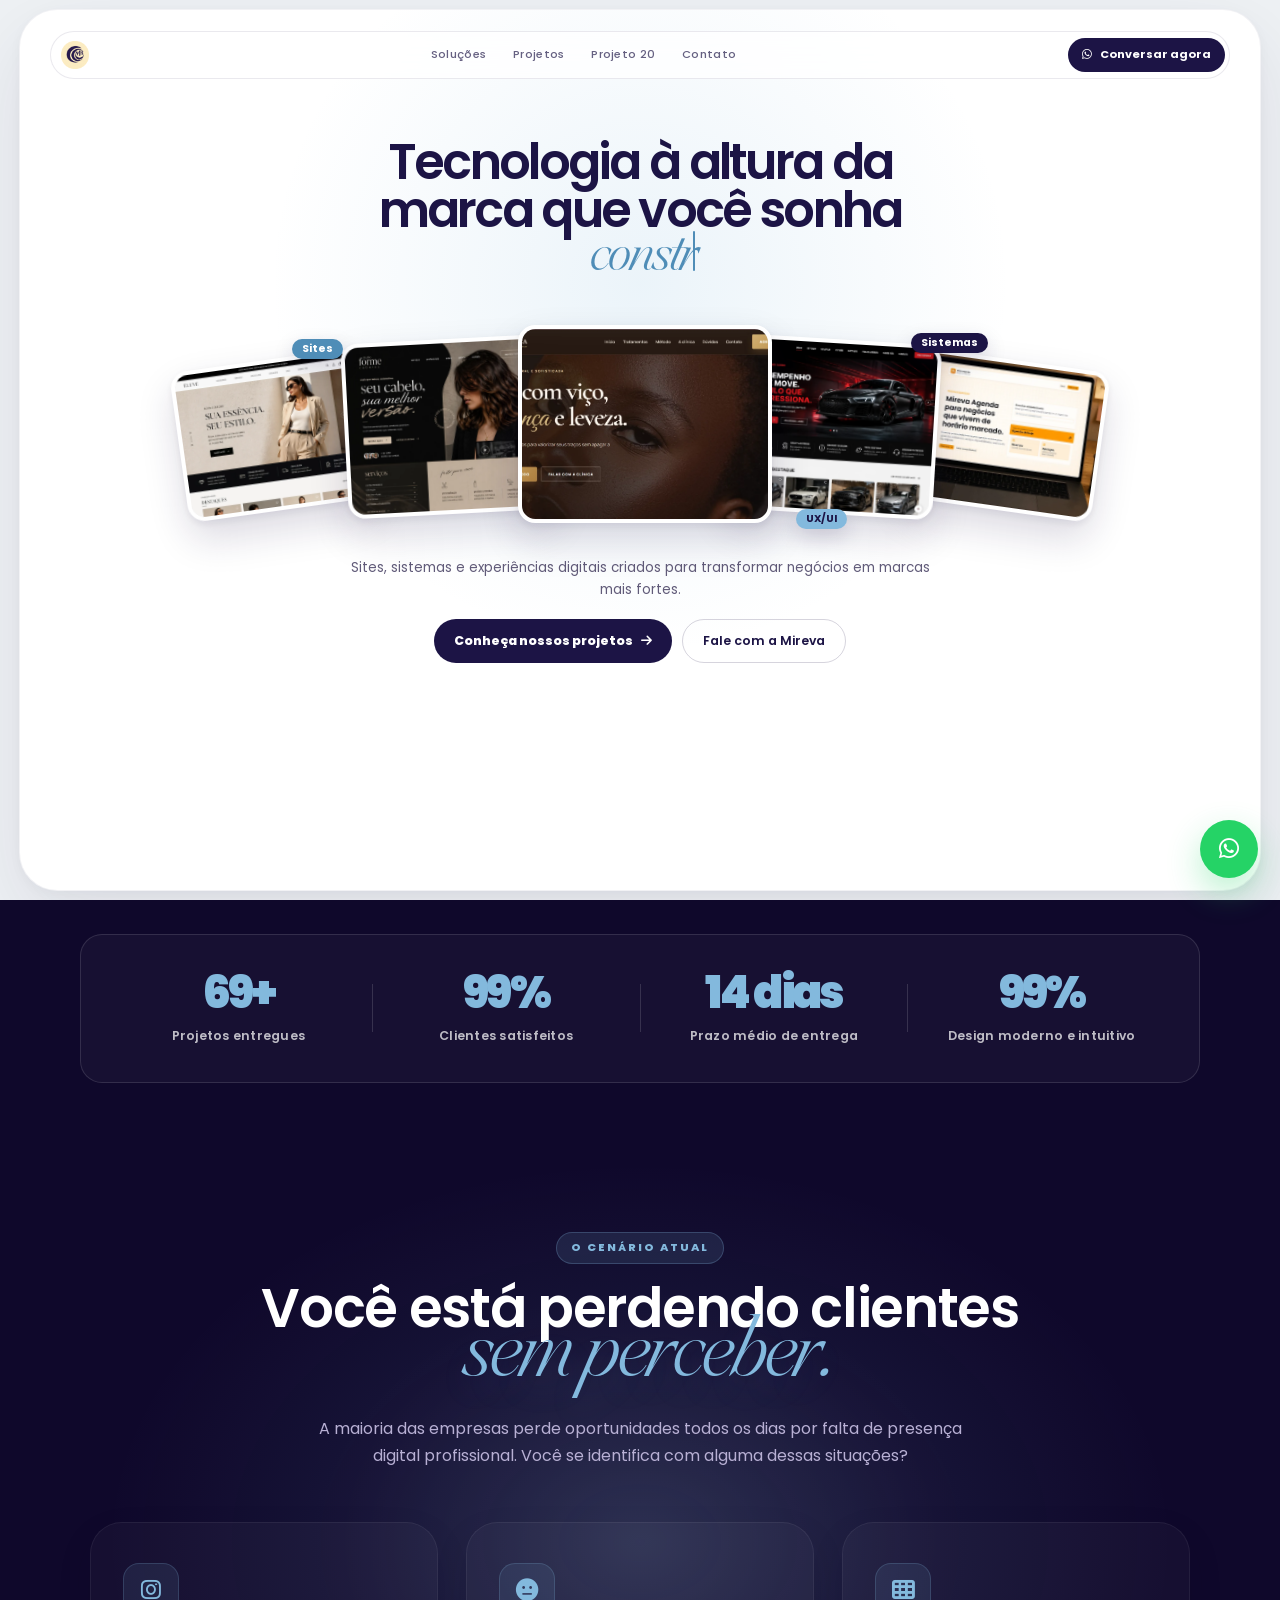
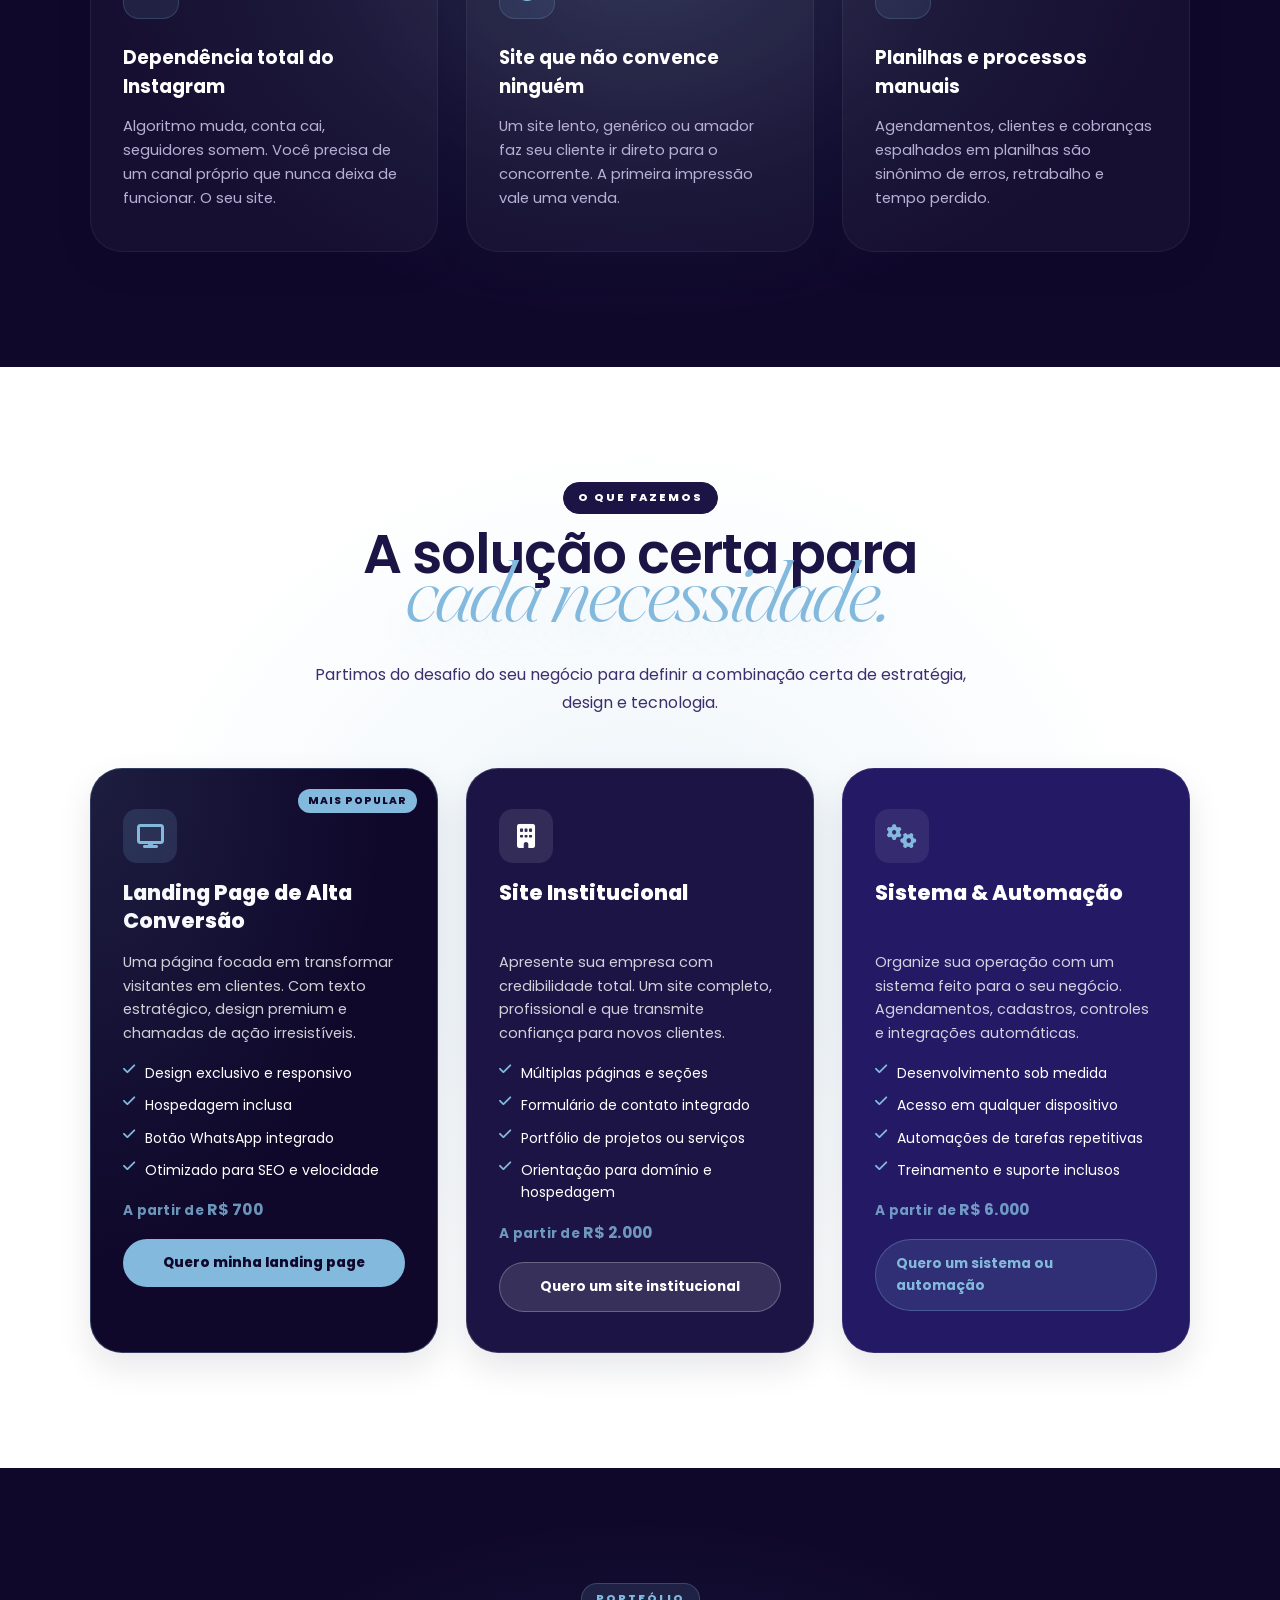
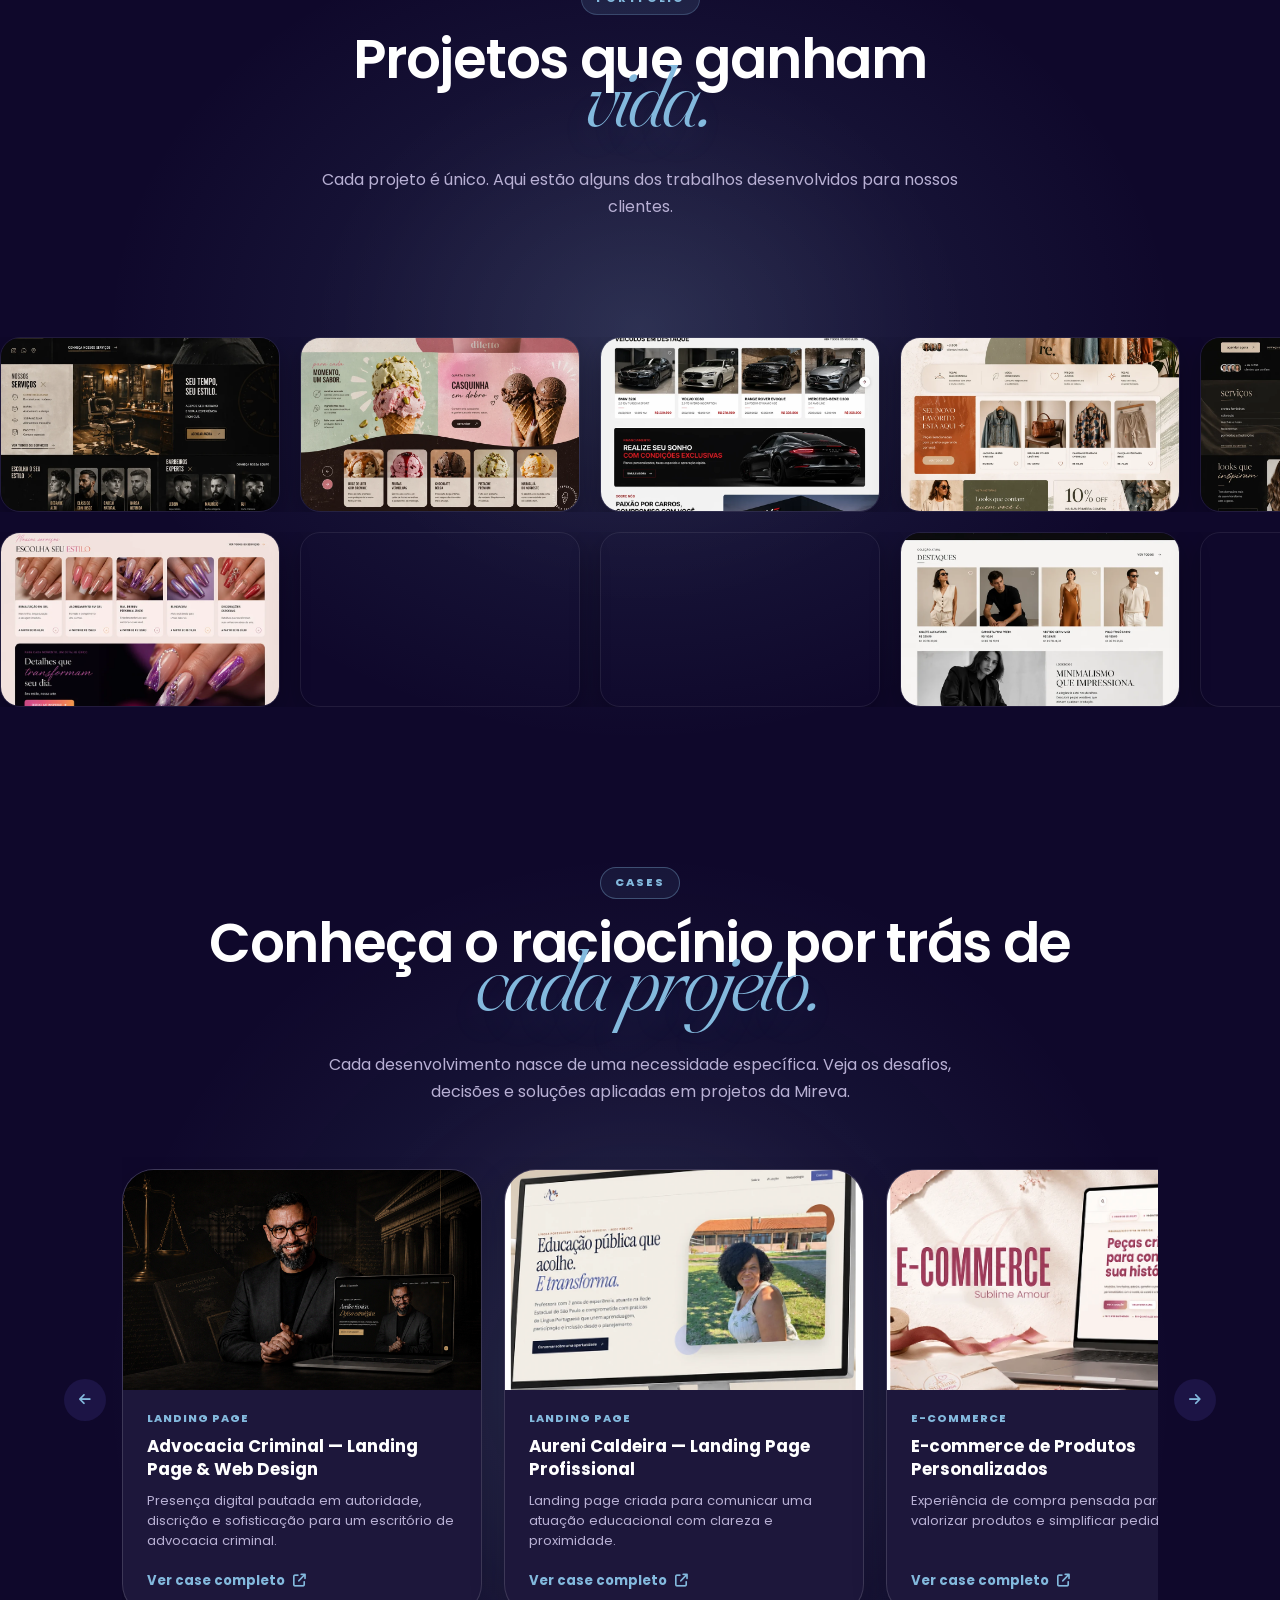
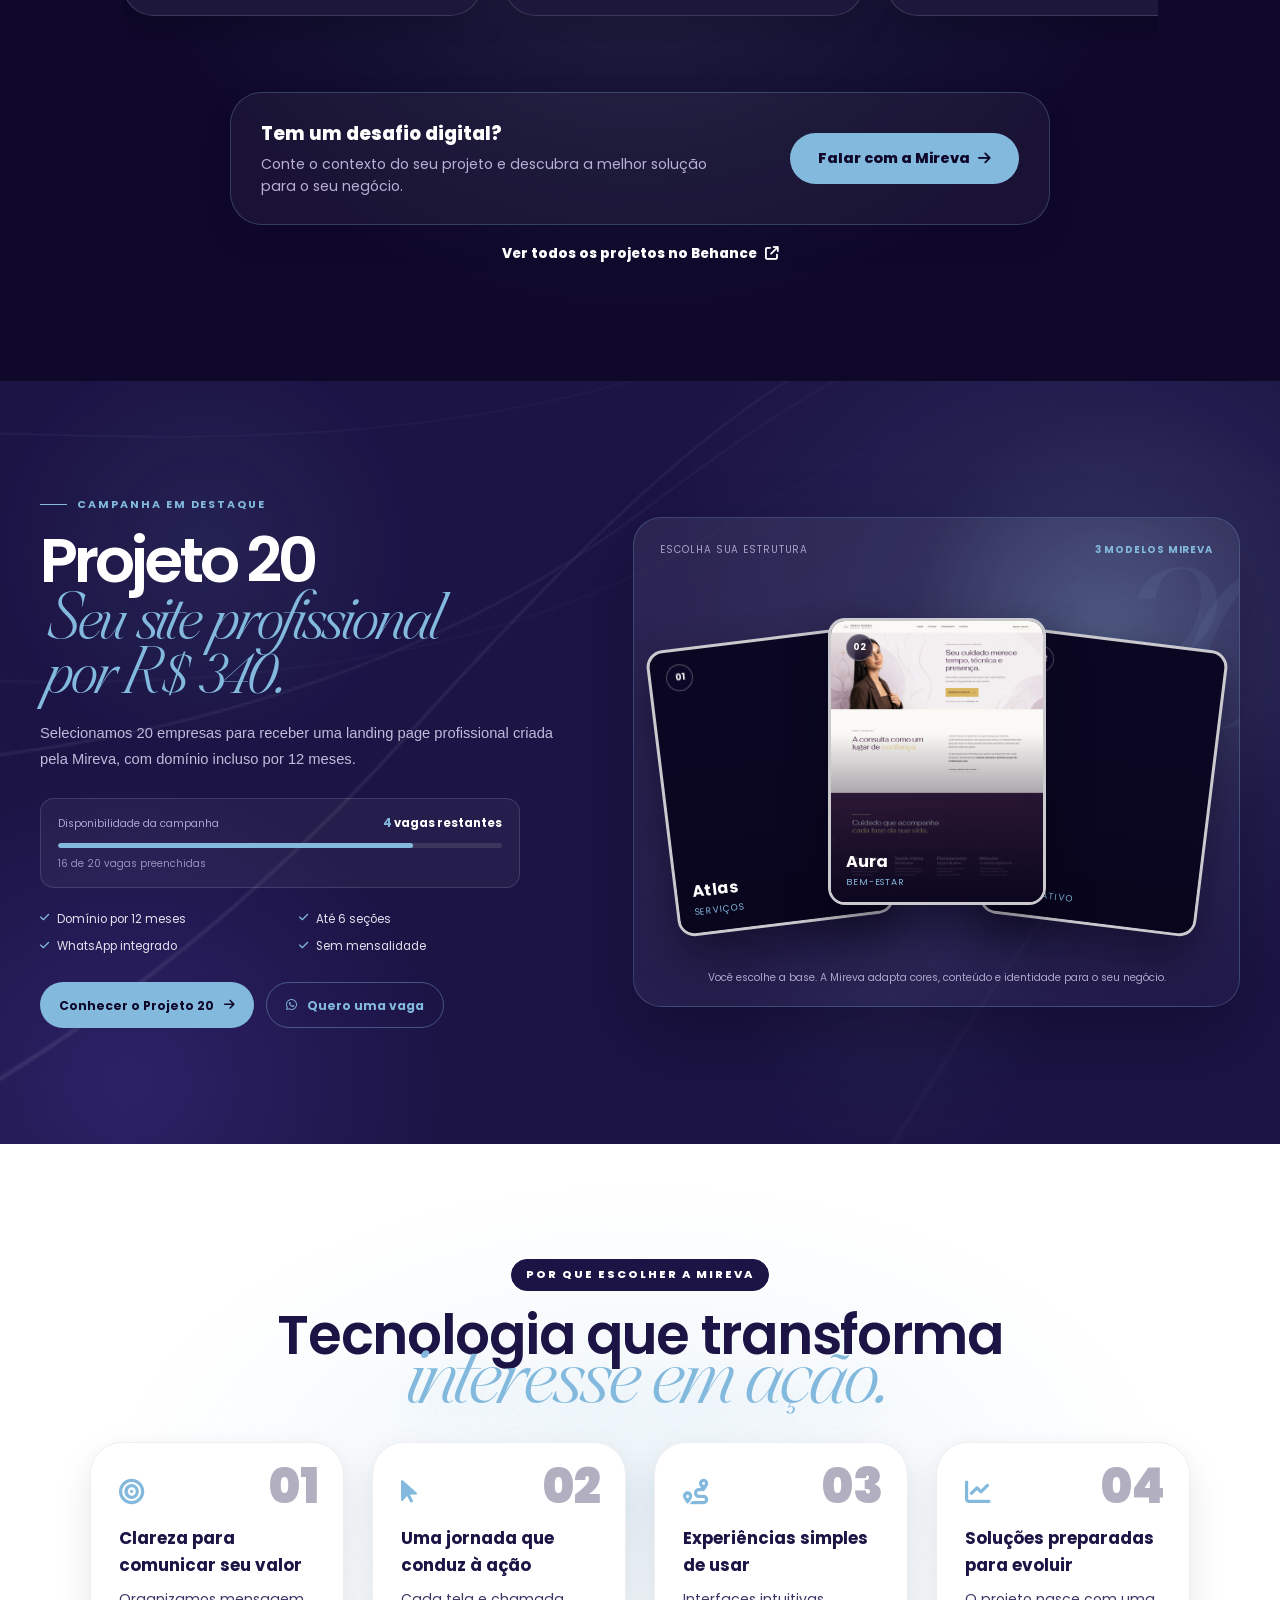
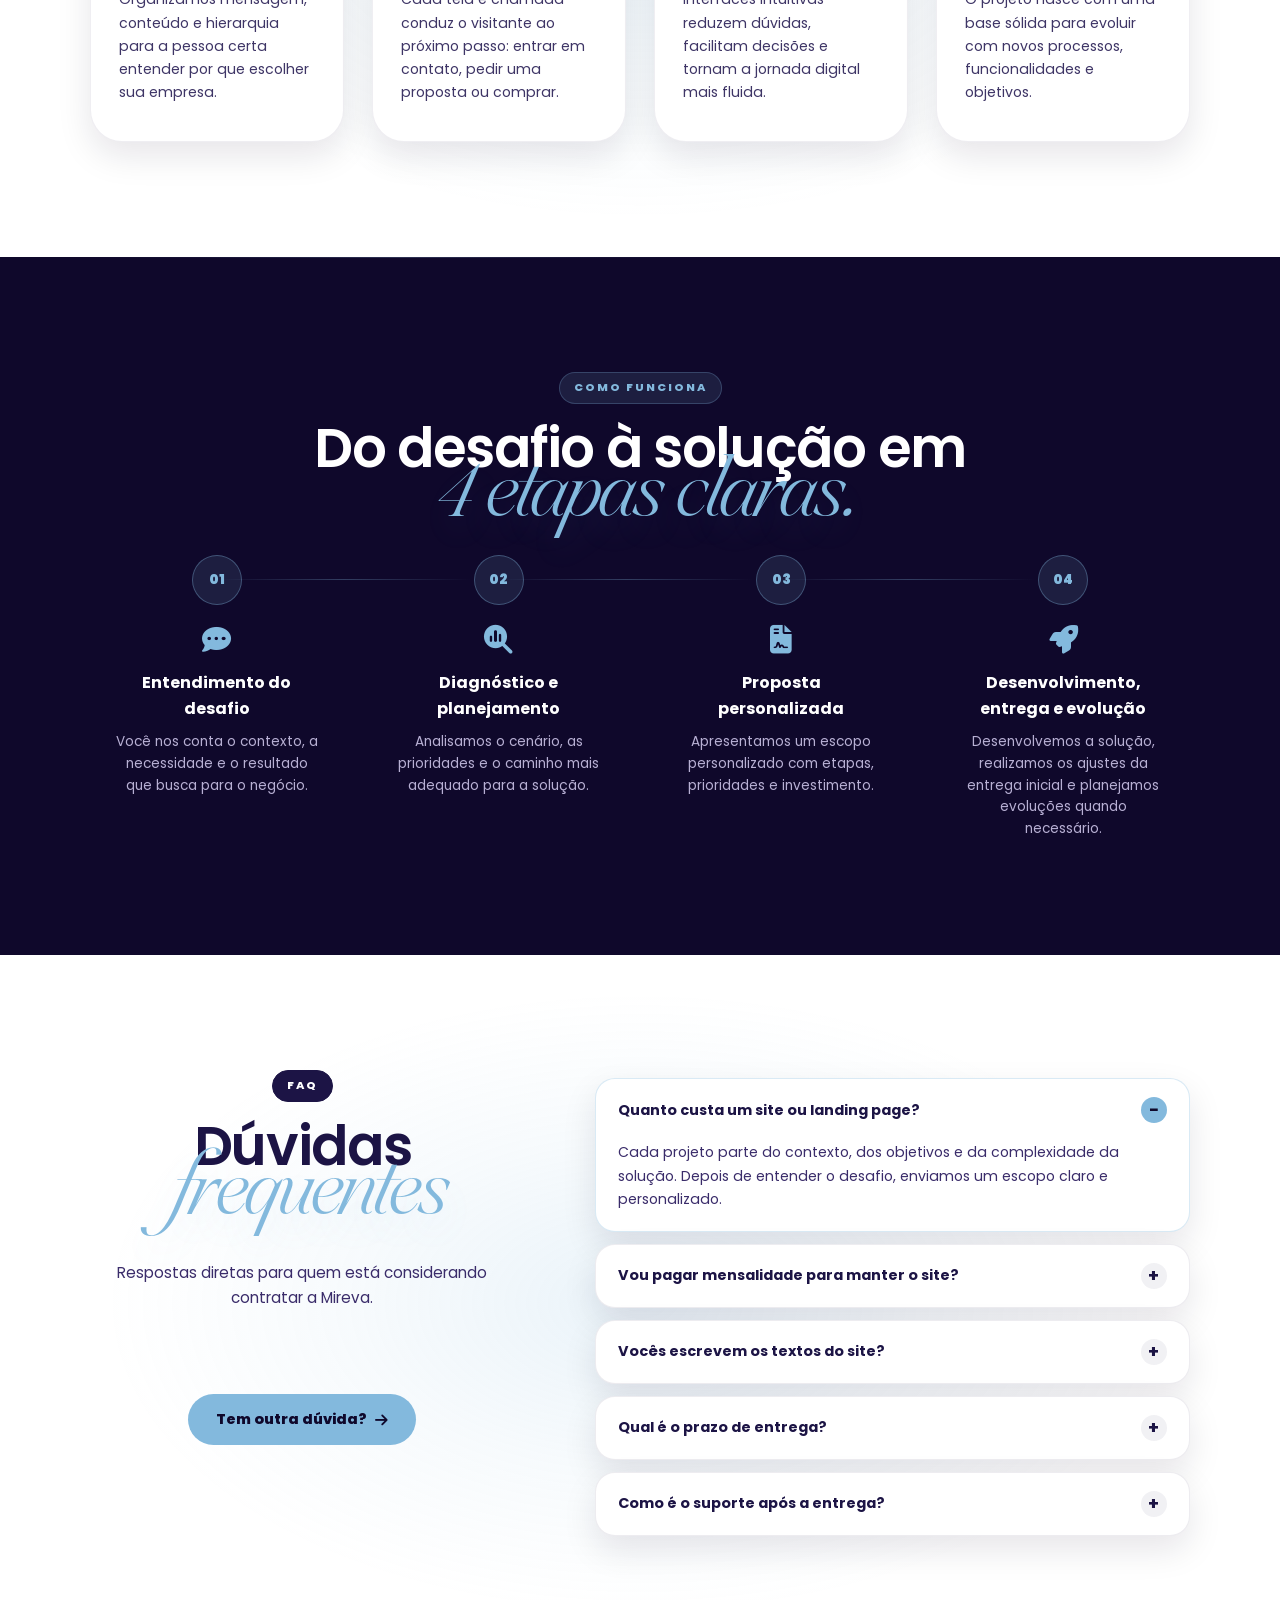
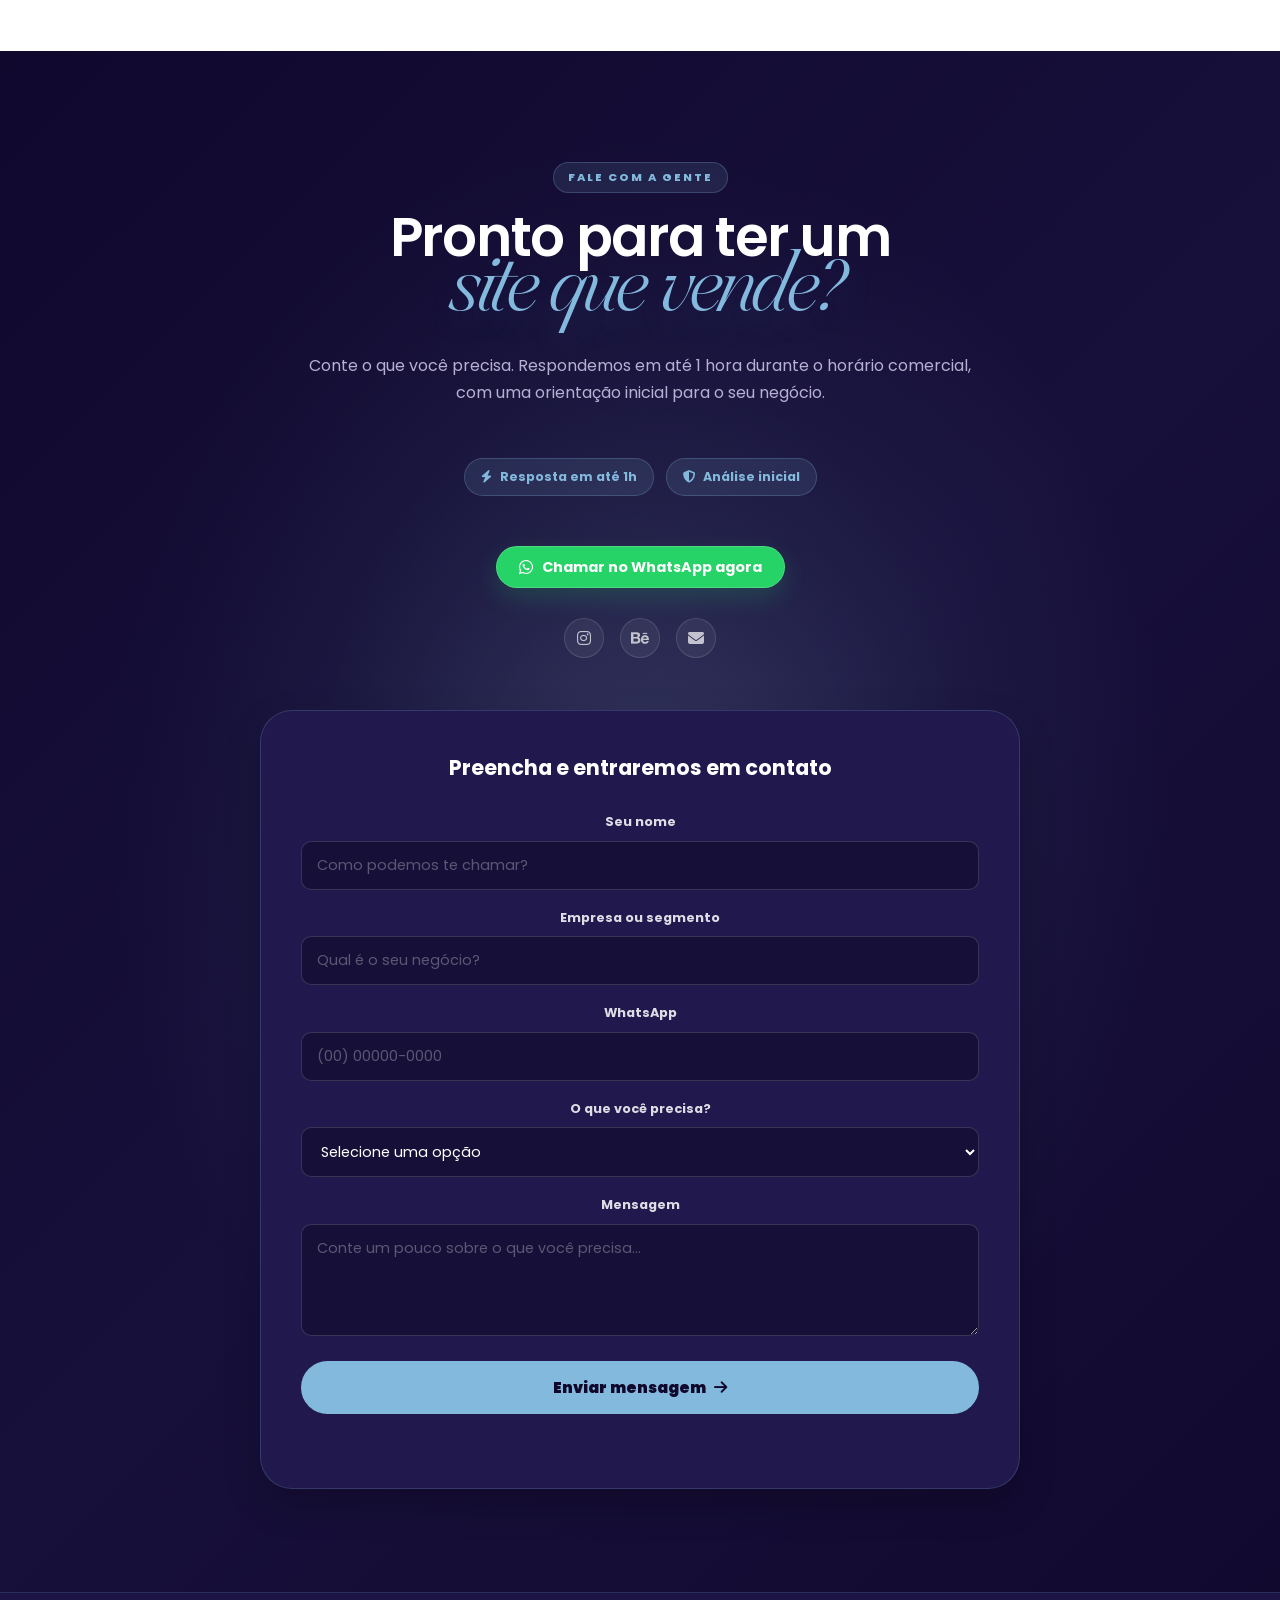
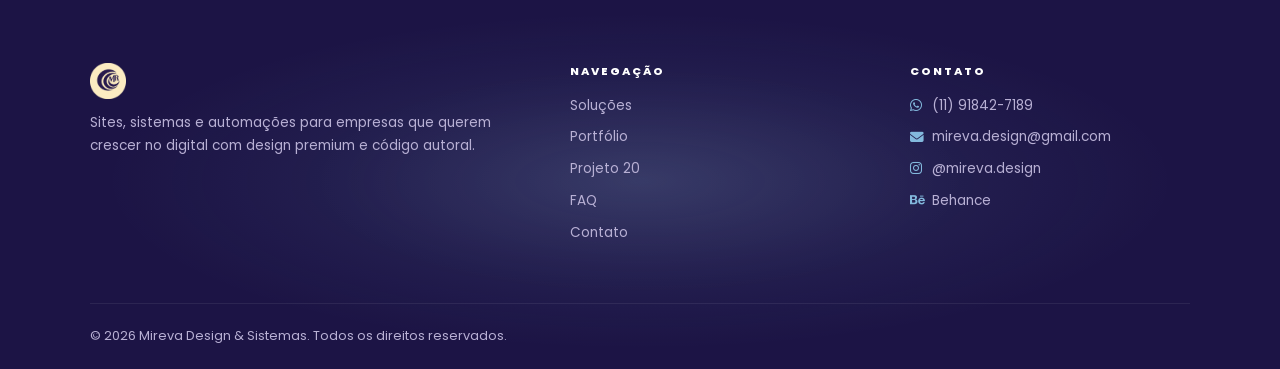
==== commit 34fde101: "Otimização e troca de seção." ====
--- a/index.html
+++ b/index.html
@@ -43,9 +43,12 @@
   </script>
   <link rel="icon" type="image/png" href="img/logo-branca.png">
   <link rel="apple-touch-icon" href="img/logo-branca.png">
+  <link rel="preconnect" href="https://fonts.googleapis.com">
+  <link rel="preconnect" href="https://fonts.gstatic.com" crossorigin>
+  <link rel="preconnect" href="https://cdnjs.cloudflare.com" crossorigin>
   <link href="https://fonts.googleapis.com/css2?family=Poppins:wght@300;400;500;600;700;800&display=swap" rel="stylesheet">
   <link rel="stylesheet" href="https://cdnjs.cloudflare.com/ajax/libs/font-awesome/6.5.1/css/all.min.css">
-  <link rel="stylesheet" href="mireva.css?v=50">
+  <link rel="stylesheet" href="mireva.css?v=57">
   <!-- Meta Pixel Code -->
   <script>
     !function(f,b,e,v,n,t,s)
@@ -67,14 +70,6 @@
   alt=""
   /></noscript>
 
-  <!-- Partículas de luz de fundo -->
-  <div class="bg-orbs" aria-hidden="true">
-    <div class="orb orb-1"></div>
-    <div class="orb orb-2"></div>
-    <div class="orb orb-3"></div>
-    <div class="orb orb-4"></div>
-  </div>
-
   <!-- ========== HEADER ========== -->
   <header class="header" id="header">
     <a href="#inicio" class="logo">
@@ -85,7 +80,7 @@
     <nav class="nav" id="nav">
       <a href="#servicos">Soluções</a>
       <a href="#portfolio">Projetos</a>
-      <a href="#agenda">Agenda</a>
+      <a href="#projeto-20">Projeto 20</a>
       <a href="#contato">Contato</a>
     </nav>
 
@@ -112,11 +107,11 @@
           <span class="project-tag tag-sites">Sites</span>
           <span class="project-tag tag-systems">Sistemas</span>
           <span class="project-tag tag-ux">UX/UI</span>
-          <article class="project-card project-card-1"><img src="img/landingPages/landingPagesRoupa.png" alt="Landing page de moda desenvolvida pela Mireva" decoding="async" fetchpriority="high"></article>
-          <article class="project-card project-card-2"><img src="img/landingPages/landingpageCabeleleiro.png" alt="Landing page de beleza desenvolvida pela Mireva" decoding="async" fetchpriority="high"></article>
-          <article class="project-card project-card-main"><img src="img/siteesteticaimagem.webp" alt="Landing page da OR Estética desenvolvida pela Mireva" decoding="async" fetchpriority="high"></article>
-          <article class="project-card project-card-4"><img src="img/landingPages/landingPageAutomoveis.png" alt="Landing page de automóveis desenvolvida pela Mireva" decoding="async" fetchpriority="high"></article>
-          <article class="project-card project-card-5"><img src="img/behance/mireva-agenda.png" alt="Sistema de agenda digital desenvolvido pela Mireva" decoding="async" fetchpriority="high"></article>
+          <article class="project-card project-card-1"><img src="img/landingPages/landingPagesRoupa.webp" alt="Landing page de moda desenvolvida pela Mireva" width="917" height="1715" decoding="async"></article>
+          <article class="project-card project-card-2"><img src="img/landingPages/landingpageCabeleleiro.webp" alt="Landing page de beleza desenvolvida pela Mireva" width="1024" height="1536" decoding="async"></article>
+          <article class="project-card project-card-main"><img src="img/siteesteticaimagem.webp" alt="Landing page da OR Estética desenvolvida pela Mireva" width="1901" height="850" decoding="async" fetchpriority="high"></article>
+          <article class="project-card project-card-4"><img src="img/landingPages/landingPageAutomoveis.webp" alt="Landing page de automóveis desenvolvida pela Mireva" width="906" height="1736" decoding="async"></article>
+          <article class="project-card project-card-5"><img src="img/behance/mireva-agenda.png" alt="Sistema de agenda digital desenvolvido pela Mireva" width="408" height="311" decoding="async"></article>
         </div>
 
         <div class="hero-bottom">
@@ -127,30 +122,6 @@
           </div>
         </div>
       </div>
-    </div>
-    <div class="hero-inner">
-      <div class="hero-text">
-        <div class="hero-badge">
-          <i class="fa-solid fa-bolt"></i> Entregamos em até 15 dias úteis
-        </div>
-        <h1 class="hero-headline">
-          <span>Cresça com</span>
-          <em>a Mireva</em>
-        </h1>
-        <p class="hero-sub">Desenvolvemos landing pages de alta conversão, sites institucionais e sistemas web que transformam visitantes em clientes.</p>
-        <div class="hero-actions">
-          <a href="#contato" class="btn-gold">Conte seu desafio <i class="fa-solid fa-arrow-right"></i></a>
-          <a href="#portfolio" class="btn-ghost">Ver portfólio</a>
-        </div>
-    
-      </div>
-      <div class="hero-visual">
-        <div class="hero-glow"></div>
-        <img src="img/laptop.webp" alt="Notebook com projeto digital da Mireva" class="hero-img" width="938" height="938" decoding="async" fetchpriority="high">
-      </div>
-    </div>
-    <div class="hero-scroll-indicator">
-      <span></span>
     </div>
   </section>
 
@@ -217,7 +188,7 @@
     <div class="section-container">
       <div class="section-label navy-label">O que fazemos</div>
       <h2 class="section-title dark-title">A solução certa para <em>cada necessidade.</em></h2>
-      <p class="section-sub solutions-positioning">Partimos do desafio do seu negocio para definir a combinacao certa de estrategia, design e tecnologia.</p>
+      <p class="section-sub solutions-positioning">Partimos do desafio do seu negócio para definir a combinação certa de estratégia, design e tecnologia.</p>
       <div class="solutions-grid">
 
         <article class="solution-card solution-gold fade-up">
@@ -242,8 +213,8 @@
           <ul class="solution-list">
             <li><i class="fa-solid fa-check"></i> Múltiplas páginas e seções</li>
             <li><i class="fa-solid fa-check"></i> Formulário de contato integrado</li>
-            <li><i class="fa-solid fa-check"></i> Portfolio e portfólio</li>
-            <li><i class="fa-solid fa-check"></i> Domínio e hospedagem orientados</li>
+            <li><i class="fa-solid fa-check"></i> Portfólio de projetos ou serviços</li>
+            <li><i class="fa-solid fa-check"></i> Orientação para domínio e hospedagem</li>
           </ul>
           <p class="solution-price">A partir de <strong>R$ 2.000</strong></p>
           <a href="#contato" class="btn-solution-navy">Quero um site institucional</a>
@@ -257,7 +228,7 @@
             <li><i class="fa-solid fa-check"></i> Desenvolvimento sob medida</li>
             <li><i class="fa-solid fa-check"></i> Acesso em qualquer dispositivo</li>
             <li><i class="fa-solid fa-check"></i> Automações de tarefas repetitivas</li>
-            <li><i class="fa-solid fa-check"></i> Treinamento e suporte incluso</li>
+            <li><i class="fa-solid fa-check"></i> Treinamento e suporte inclusos</li>
           </ul>
           <p class="solution-price">A partir de <strong>R$ 6.000</strong></p>
           <a href="#contato" class="btn-solution-dark">Quero um sistema ou automação</a>
@@ -279,25 +250,25 @@
     <div class="portfolio-carousel carousel-right">
       <div class="portfolio-track">
         <div class="portfolio-group">
-          <div class="portfolio-card"><img src="img/landingPages/barbeiroLandingPage.webp" alt="Landing page barbearia" loading="lazy" decoding="async"></div>
-          <div class="portfolio-card"><img src="img/landingPages/landingMilkshake.webp" alt="Landing page milkshake" loading="lazy" decoding="async"></div>
-          <div class="portfolio-card"><img src="img/landingPages/landingPageAutomoveis.webp" alt="Landing page automóveis" loading="lazy" decoding="async"></div>
-          <div class="portfolio-card"><img src="img/landingPages/brecholanding.webp" alt="Landing page brechó" loading="lazy" decoding="async"></div>
-          <div class="portfolio-card"><img src="img/landingPages/landingpageCabeleleiro.webp" alt="Landing page cabeleireiro" loading="lazy" decoding="async"></div>
+          <div class="portfolio-card"><img src="img/landingPages/barbeiroLandingPage.webp" alt="Landing page barbearia" loading="lazy" decoding="async" width="1024" height="1536"></div>
+          <div class="portfolio-card"><img src="img/landingPages/landingMilkshake.webp" alt="Landing page milkshake" loading="lazy" decoding="async" width="1024" height="1536"></div>
+          <div class="portfolio-card"><img src="img/landingPages/landingPageAutomoveis.webp" alt="Landing page automóveis" loading="lazy" decoding="async" width="906" height="1736"></div>
+          <div class="portfolio-card"><img src="img/landingPages/brecholanding.webp" alt="Landing page brechó" loading="lazy" decoding="async" width="1024" height="1536"></div>
+          <div class="portfolio-card"><img src="img/landingPages/landingpageCabeleleiro.webp" alt="Landing page cabeleireiro" loading="lazy" decoding="async" width="1024" height="1536"></div>
         </div>
         <div class="portfolio-group" aria-hidden="true">
-          <div class="portfolio-card"><img src="img/landingPages/barbeiroLandingPage.webp" alt="" loading="lazy" decoding="async"></div>
-          <div class="portfolio-card"><img src="img/landingPages/landingMilkshake.webp" alt="" loading="lazy" decoding="async"></div>
-          <div class="portfolio-card"><img src="img/landingPages/landingPageAutomoveis.webp" alt="" loading="lazy" decoding="async"></div>
-          <div class="portfolio-card"><img src="img/landingPages/brecholanding.webp" alt="" loading="lazy" decoding="async"></div>
-          <div class="portfolio-card"><img src="img/landingPages/landingpageCabeleleiro.webp" alt="" loading="lazy" decoding="async"></div>
+          <div class="portfolio-card"><img src="img/landingPages/barbeiroLandingPage.webp" alt="" loading="lazy" decoding="async" width="1024" height="1536"></div>
+          <div class="portfolio-card"><img src="img/landingPages/landingMilkshake.webp" alt="" loading="lazy" decoding="async" width="1024" height="1536"></div>
+          <div class="portfolio-card"><img src="img/landingPages/landingPageAutomoveis.webp" alt="" loading="lazy" decoding="async" width="906" height="1736"></div>
+          <div class="portfolio-card"><img src="img/landingPages/brecholanding.webp" alt="" loading="lazy" decoding="async" width="1024" height="1536"></div>
+          <div class="portfolio-card"><img src="img/landingPages/landingpageCabeleleiro.webp" alt="" loading="lazy" decoding="async" width="1024" height="1536"></div>
         </div>
         <div class="portfolio-group" aria-hidden="true">
-          <div class="portfolio-card"><img src="img/landingPages/barbeiroLandingPage.webp" alt="" loading="lazy" decoding="async"></div>
-          <div class="portfolio-card"><img src="img/landingPages/landingMilkshake.webp" alt="" loading="lazy" decoding="async"></div>
-          <div class="portfolio-card"><img src="img/landingPages/landingPageAutomoveis.webp" alt="" loading="lazy" decoding="async"></div>
-          <div class="portfolio-card"><img src="img/landingPages/brecholanding.webp" alt="" loading="lazy" decoding="async"></div>
-          <div class="portfolio-card"><img src="img/landingPages/landingpageCabeleleiro.webp" alt="" loading="lazy" decoding="async"></div>
+          <div class="portfolio-card"><img src="img/landingPages/barbeiroLandingPage.webp" alt="" loading="lazy" decoding="async" width="1024" height="1536"></div>
+          <div class="portfolio-card"><img src="img/landingPages/landingMilkshake.webp" alt="" loading="lazy" decoding="async" width="1024" height="1536"></div>
+          <div class="portfolio-card"><img src="img/landingPages/landingPageAutomoveis.webp" alt="" loading="lazy" decoding="async" width="906" height="1736"></div>
+          <div class="portfolio-card"><img src="img/landingPages/brecholanding.webp" alt="" loading="lazy" decoding="async" width="1024" height="1536"></div>
+          <div class="portfolio-card"><img src="img/landingPages/landingpageCabeleleiro.webp" alt="" loading="lazy" decoding="async" width="1024" height="1536"></div>
         </div>
       </div>
     </div>
@@ -305,25 +276,25 @@
     <div class="portfolio-carousel carousel-left">
       <div class="portfolio-track">
         <div class="portfolio-group">
-          <div class="portfolio-card"><img src="img/landingPages/landingPagesUnhas.webp" alt="Landing page unhas" loading="lazy" decoding="async"></div>
-          <div class="portfolio-card"><img src="img/landingPages/landingPageHamburgueria.webp" alt="Landing page hamburgueria" loading="lazy" decoding="async"></div>
-          <div class="portfolio-card"><img src="img/landingPages/landingPageMilkshake.webp" alt="Landing page milkshake 2" loading="lazy" decoding="async"></div>
-          <div class="portfolio-card"><img src="img/landingPages/landingPagesRoupa.webp" alt="Landing page roupa" loading="lazy" decoding="async"></div>
-          <div class="portfolio-card"><img src="img/landingPages/landingpagesTenis.webp" alt="Landing page tênis" loading="lazy" decoding="async"></div>
+          <div class="portfolio-card"><img src="img/landingPages/landingPagesUnhas.webp" alt="Landing page unhas" loading="lazy" decoding="async" width="863" height="1823"></div>
+          <div class="portfolio-card"><img src="img/landingPages/landingPageHamburgueria.webp" alt="Landing page hamburgueria" loading="lazy" decoding="async" width="1055" height="1491"></div>
+          <div class="portfolio-card"><img src="img/landingPages/landingPageMilkshake.webp" alt="Landing page milkshake 2" loading="lazy" decoding="async" width="781" height="2014"></div>
+          <div class="portfolio-card"><img src="img/landingPages/landingPagesRoupa.webp" alt="Landing page roupa" loading="lazy" decoding="async" width="917" height="1715"></div>
+          <div class="portfolio-card"><img src="img/landingPages/landingpagesTenis.webp" alt="Landing page tênis" loading="lazy" decoding="async" width="1024" height="1536"></div>
         </div>
         <div class="portfolio-group" aria-hidden="true">
-          <div class="portfolio-card"><img src="img/landingPages/landingPagesUnhas.webp" alt="" loading="lazy" decoding="async"></div>
-          <div class="portfolio-card"><img src="img/landingPages/landingPageHamburgueria.webp" alt="" loading="lazy" decoding="async"></div>
-          <div class="portfolio-card"><img src="img/landingPages/landingPageMilkshake.webp" alt="" loading="lazy" decoding="async"></div>
-          <div class="portfolio-card"><img src="img/landingPages/landingPagesRoupa.webp" alt="" loading="lazy" decoding="async"></div>
-          <div class="portfolio-card"><img src="img/landingPages/landingpagesTenis.webp" alt="" loading="lazy" decoding="async"></div>
+          <div class="portfolio-card"><img src="img/landingPages/landingPagesUnhas.webp" alt="" loading="lazy" decoding="async" width="863" height="1823"></div>
+          <div class="portfolio-card"><img src="img/landingPages/landingPageHamburgueria.webp" alt="" loading="lazy" decoding="async" width="1055" height="1491"></div>
+          <div class="portfolio-card"><img src="img/landingPages/landingPageMilkshake.webp" alt="" loading="lazy" decoding="async" width="781" height="2014"></div>
+          <div class="portfolio-card"><img src="img/landingPages/landingPagesRoupa.webp" alt="" loading="lazy" decoding="async" width="917" height="1715"></div>
+          <div class="portfolio-card"><img src="img/landingPages/landingpagesTenis.webp" alt="" loading="lazy" decoding="async" width="1024" height="1536"></div>
         </div>
         <div class="portfolio-group" aria-hidden="true">
-          <div class="portfolio-card"><img src="img/landingPages/landingPagesUnhas.webp" alt="" loading="lazy" decoding="async"></div>
-          <div class="portfolio-card"><img src="img/landingPages/landingPageHamburgueria.webp" alt="" loading="lazy" decoding="async"></div>
-          <div class="portfolio-card"><img src="img/landingPages/landingPageMilkshake.webp" alt="" loading="lazy" decoding="async"></div>
-          <div class="portfolio-card"><img src="img/landingPages/landingPagesRoupa.webp" alt="" loading="lazy" decoding="async"></div>
-          <div class="portfolio-card"><img src="img/landingPages/landingpagesTenis.webp" alt="" loading="lazy" decoding="async"></div>
+          <div class="portfolio-card"><img src="img/landingPages/landingPagesUnhas.webp" alt="" loading="lazy" decoding="async" width="863" height="1823"></div>
+          <div class="portfolio-card"><img src="img/landingPages/landingPageHamburgueria.webp" alt="" loading="lazy" decoding="async" width="1055" height="1491"></div>
+          <div class="portfolio-card"><img src="img/landingPages/landingPageMilkshake.webp" alt="" loading="lazy" decoding="async" width="781" height="2014"></div>
+          <div class="portfolio-card"><img src="img/landingPages/landingPagesRoupa.webp" alt="" loading="lazy" decoding="async" width="917" height="1715"></div>
+          <div class="portfolio-card"><img src="img/landingPages/landingpagesTenis.webp" alt="" loading="lazy" decoding="async" width="1024" height="1536"></div>
         </div>
       </div>
     </div>
@@ -372,7 +343,7 @@
         <article class="showcase-card fade-up">
           <div class="showcase-img">
             <!-- Substitua o src pela imagem do seu projeto -->
-            <img src="img/siteesteticaimagem.webp" alt="Site profissional" loading="lazy" decoding="async">
+            <img src="img/siteesteticaimagem.webp" alt="Site da clínica OR Estética" loading="lazy" decoding="async" width="1901" height="850">
             <span class="showcase-badge">Site</span>
           </div>
           <div class="showcase-info">
@@ -386,7 +357,7 @@
         <article class="showcase-card fade-up" style="animation-delay:.1s">
           <div class="showcase-img">
             <!-- Substitua o src pela imagem do seu projeto -->
-            <img src="img/sitemariaamoracookies.webp" alt="Landing page profissional" loading="lazy" decoding="async">
+            <img src="img/sitemariaamoracookies.webp" alt="Landing page da doceria Maria Amora" loading="lazy" decoding="async" width="1898" height="901">
             <span class="showcase-badge">Landing Page</span>
           </div>
           <div class="showcase-info">
@@ -400,7 +371,7 @@
         <article class="showcase-card fade-up" style="animation-delay:.2s">
           <div class="showcase-img">
             <!-- Substitua o src pela imagem do sistema de ótica -->
-            <img src="img/sistemaotica.webp" alt="Sistema de gestão para ótica" loading="lazy" decoding="async">
+            <img src="img/sistemaotica.webp" alt="Sistema de gestão para ótica" loading="lazy" decoding="async" width="1912" height="881">
             <span class="showcase-badge badge-system">Sistema</span>
           </div>
           <div class="showcase-info">
@@ -414,7 +385,7 @@
         <article class="showcase-card fade-up" style="animation-delay:.3s">
           <div class="showcase-img">
             <!-- Substitua o src pela imagem da identidade visual -->
-            <img src="img/sitemodamasculina.webp" alt="Identidade visual" loading="lazy" decoding="async">
+            <img src="img/sitemodamasculina.webp" alt="Loja online de moda masculina" loading="lazy" decoding="async" width="1896" height="900">
             <span class="showcase-badge badge-brand">Site</span>
           </div>
           <div class="showcase-info">
@@ -438,40 +409,40 @@
         <button class="behance-arrow behance-prev" type="button" aria-label="Ver projetos anteriores"><i class="fa-solid fa-arrow-left"></i></button>
         <div class="behance-carousel" id="behanceCarousel" tabindex="0" aria-label="Carrossel de projetos do Behance">
           <a class="behance-card" href="https://www.behance.net/gallery/254994459/Advocacia-Criminal-Landing-Page-Web-Design" target="_blank" rel="noopener">
-            <img src="img/behance/advocacia-criminal.png" alt="Landing page para Ribeiro & Vasconcelos Advocacia" loading="eager"><span>Landing Page</span><h3>Advocacia Criminal — Landing Page &amp; Web Design</h3><p class="behance-description">Presença digital pautada em autoridade, discrição e sofisticação para um escritório de advocacia criminal.</p><b>Ver case completo <i class="fa-solid fa-arrow-up-right-from-square"></i></b>
+            <img src="img/behance/advocacia-criminal.png" alt="Landing page para Ribeiro & Vasconcelos Advocacia" loading="lazy" decoding="async" width="1400" height="788"><span>Landing Page</span><h3>Advocacia Criminal — Landing Page &amp; Web Design</h3><p class="behance-description">Presença digital pautada em autoridade, discrição e sofisticação para um escritório de advocacia criminal.</p><b>Ver case completo <i class="fa-solid fa-arrow-up-right-from-square"></i></b>
           </a>
           <a class="behance-card" href="https://www.behance.net/gallery/253688477/Aureni-Caldeira-Landing-Page-Profissional">
-            <img src="img/behance/educacao-publica.png" alt="Landing page profissional de Aureni Caldeira" loading="lazy"><span>Landing Page</span><h3>Aureni Caldeira — Landing Page Profissional</h3><p class="behance-description">Landing page criada para comunicar uma atuação educacional com clareza e proximidade.</p><b>Ver case completo <i class="fa-solid fa-arrow-up-right-from-square"></i></b>
+            <img src="img/behance/educacao-publica.png" alt="Landing page profissional de Aureni Caldeira" loading="lazy" width="433" height="330" decoding="async"><span>Landing Page</span><h3>Aureni Caldeira — Landing Page Profissional</h3><p class="behance-description">Landing page criada para comunicar uma atuação educacional com clareza e proximidade.</p><b>Ver case completo <i class="fa-solid fa-arrow-up-right-from-square"></i></b>
           </a>
           <a class="behance-card" href="https://www.behance.net/gallery/253688427/E-commerce-de-Produtos-Personalizados">
-            <img src="img/behance/sublime-amour.png" alt="E-commerce Sublime Amour" loading="lazy"><span>E-commerce</span><h3>E-commerce de Produtos Personalizados</h3><p class="behance-description">Experiência de compra pensada para valorizar produtos e simplificar pedidos.</p><b>Ver case completo <i class="fa-solid fa-arrow-up-right-from-square"></i></b>
+            <img src="img/behance/sublime-amour.png" alt="E-commerce Sublime Amour" loading="lazy" width="433" height="330" decoding="async"><span>E-commerce</span><h3>E-commerce de Produtos Personalizados</h3><p class="behance-description">Experiência de compra pensada para valorizar produtos e simplificar pedidos.</p><b>Ver case completo <i class="fa-solid fa-arrow-up-right-from-square"></i></b>
           </a>
           <a class="behance-card" href="https://www.behance.net/gallery/252572629/Landing-Page-Nutricionista-Clinica-e-Comportamental">
-            <img src="img/behance/carla-medeiros.png" alt="Site da nutricionista Carla Medeiros" loading="lazy"><span>Landing Page</span><h3>Landing Page Nutricionista Clínica e Comportamental</h3><p class="behance-description">Página criada para apresentar a proposta profissional e orientar novos atendimentos.</p><b>Ver case completo <i class="fa-solid fa-arrow-up-right-from-square"></i></b>
+            <img src="img/behance/carla-medeiros.png" alt="Site da nutricionista Carla Medeiros" loading="lazy" width="433" height="329" decoding="async"><span>Landing Page</span><h3>Landing Page Nutricionista Clínica e Comportamental</h3><p class="behance-description">Página criada para apresentar a proposta profissional e orientar novos atendimentos.</p><b>Ver case completo <i class="fa-solid fa-arrow-up-right-from-square"></i></b>
           </a>
           <a class="behance-card" href="https://www.behance.net/gallery/252474619/Landing-Page-Premium-Esttica">
-            <img src="img/behance/or-estetica.png" alt="Site da clínica OR Estética" loading="lazy"><span>Landing Page</span><h3>Landing Page Premium - Estética</h3><p class="behance-description">Uma presença digital premium para apresentar procedimentos e facilitar o contato.</p><b>Ver case completo <i class="fa-solid fa-arrow-up-right-from-square"></i></b>
+            <img src="img/behance/or-estetica.png" alt="Site da clínica OR Estética" loading="lazy" width="433" height="329" decoding="async"><span>Landing Page</span><h3>Landing Page Premium - Estética</h3><p class="behance-description">Uma presença digital premium para apresentar procedimentos e facilitar o contato.</p><b>Ver case completo <i class="fa-solid fa-arrow-up-right-from-square"></i></b>
           </a>
           <a class="behance-card" href="https://www.behance.net/gallery/252461949/ZC-Fotografa-Landing-Page">
-            <img src="img/behance/casamentos.png" alt="Landing page para fotógrafa de casamentos" loading="lazy"><span>Landing Page</span><h3>ZC Fotógrafa — Landing Page</h3><p class="behance-description">Projeto visual para reunir portfólio, serviços e pedidos de orçamento.</p><b>Ver case completo <i class="fa-solid fa-arrow-up-right-from-square"></i></b>
+            <img src="img/behance/casamentos.png" alt="Landing page para fotógrafa de casamentos" loading="lazy" width="403" height="330" decoding="async"><span>Landing Page</span><h3>ZC Fotógrafa — Landing Page</h3><p class="behance-description">Projeto visual para reunir portfólio, serviços e pedidos de orçamento.</p><b>Ver case completo <i class="fa-solid fa-arrow-up-right-from-square"></i></b>
           </a>
           <a class="behance-card" href="https://www.behance.net/gallery/252466063/Site-institucional-Tarot">
-            <img src="img/behance/manifestar-tarot.png" alt="Site Manifestar Tarot" loading="lazy"><span>Site institucional</span><h3>Site institucional - Tarot</h3><p class="behance-description">Experiência imersiva para apresentar serviços, agenda e identidade da marca.</p><b>Ver case completo <i class="fa-solid fa-arrow-up-right-from-square"></i></b>
+            <img src="img/behance/manifestar-tarot.png" alt="Site Manifestar Tarot" loading="lazy" width="406" height="319" decoding="async"><span>Site institucional</span><h3>Site institucional - Tarot</h3><p class="behance-description">Experiência imersiva para apresentar serviços, agenda e identidade da marca.</p><b>Ver case completo <i class="fa-solid fa-arrow-up-right-from-square"></i></b>
           </a>
           <a class="behance-card" href="https://www.behance.net/gallery/253057547/Carrossel-Estratgia-visual-para-um-personal-trainer">
-            <img src="img/behance/adriano-trainer.png" alt="Carrossel para Adriano Trainer" loading="lazy"><span>Social Media</span><h3>Carrossel | Estratégia visual para um personal trainer</h3><p class="behance-description">Conteúdo visual desenvolvido para comunicar transformação, método e posicionamento.</p><b>Ver case completo <i class="fa-solid fa-arrow-up-right-from-square"></i></b>
+            <img src="img/behance/adriano-trainer.png" alt="Carrossel para Adriano Trainer" loading="lazy" width="410" height="318" decoding="async"><span>Social Media</span><h3>Carrossel | Estratégia visual para um personal trainer</h3><p class="behance-description">Conteúdo visual desenvolvido para comunicar transformação, método e posicionamento.</p><b>Ver case completo <i class="fa-solid fa-arrow-up-right-from-square"></i></b>
           </a>
           <a class="behance-card" href="https://www.behance.net/gallery/252473299/Landing-Page-para-Psicanalise">
-            <img src="img/behance/landing-page-psicanalise.png" alt="Landing page para psicanálise" loading="lazy"><span>Landing Page</span><h3>Landing Page para Psicanálise</h3><p class="behance-description">Projeto construído para explicar a abordagem terapêutica e tornar o primeiro contato mais simples.</p><b>Ver case completo <i class="fa-solid fa-arrow-up-right-from-square"></i></b>
+            <img src="img/behance/landing-page-psicanalise.png" alt="Landing page para psicanálise" loading="lazy" width="424" height="317" decoding="async"><span>Landing Page</span><h3>Landing Page para Psicanálise</h3><p class="behance-description">Projeto construído para explicar a abordagem terapêutica e tornar o primeiro contato mais simples.</p><b>Ver case completo <i class="fa-solid fa-arrow-up-right-from-square"></i></b>
           </a>
           <a class="behance-card" href="https://www.behance.net/gallery/252470647/Landing-Page-Premium-Especialista-em-Penteados">
-            <img src="img/behance/site-fotografia.png" alt="Landing page para especialista em penteados" loading="lazy"><span>Landing Page</span><h3>Landing Page Premium Especialista em Penteados</h3><p class="behance-description">Página criada para apresentar o trabalho de um especialista em penteados, noivas e debutantes.</p><b>Ver case completo <i class="fa-solid fa-arrow-up-right-from-square"></i></b>
+            <img src="img/behance/site-fotografia.png" alt="Landing page para especialista em penteados" loading="lazy" width="424" height="317" decoding="async"><span>Landing Page</span><h3>Landing Page Premium Especialista em Penteados</h3><p class="behance-description">Página criada para apresentar o trabalho de um especialista em penteados, noivas e debutantes.</p><b>Ver case completo <i class="fa-solid fa-arrow-up-right-from-square"></i></b>
           </a>
           <a class="behance-card" href="https://www.behance.net/gallery/252293683/E-commerce-de-Cookies">
-            <img src="img/behance/maria-amora-responsive.png" alt="E-commerce de Cookies em dispositivos móveis" loading="lazy"><span>E-commerce</span><h3>E-commerce de Cookies</h3><p class="behance-description">Experiência responsiva para facilitar pedidos e apresentar produtos em qualquer dispositivo.</p><b>Ver case completo <i class="fa-solid fa-arrow-up-right-from-square"></i></b>
+            <img src="img/behance/maria-amora-responsive.png" alt="E-commerce de Cookies em dispositivos móveis" loading="lazy" width="410" height="321" decoding="async"><span>E-commerce</span><h3>E-commerce de Cookies</h3><p class="behance-description">Experiência responsiva para facilitar pedidos e apresentar produtos em qualquer dispositivo.</p><b>Ver case completo <i class="fa-solid fa-arrow-up-right-from-square"></i></b>
           </a>
           <a class="behance-card" href="https://www.behance.net/gallery/252298055/Sistema-de-Agendamento">
-            <img src="img/behance/mireva-agenda.png" alt="Sistema Mireva Agenda" loading="lazy"><span>Sistema</span><h3>Sistema de Agendamento</h3><p class="behance-description">Uma solução para organizar agenda, reservas e a rotina de negócios que vivem de horário marcado.</p><b>Ver case completo <i class="fa-solid fa-arrow-up-right-from-square"></i></b>
+            <img src="img/behance/mireva-agenda.png" alt="Sistema Mireva Agenda" loading="lazy" width="408" height="311" decoding="async"><span>Sistema</span><h3>Sistema de Agendamento</h3><p class="behance-description">Uma solução para organizar agenda, reservas e a rotina de negócios que vivem de horário marcado.</p><b>Ver case completo <i class="fa-solid fa-arrow-up-right-from-square"></i></b>
           </a>
         </div>
         <button class="behance-arrow behance-next" type="button" aria-label="Ver próximos projetos"><i class="fa-solid fa-arrow-right"></i></button>
@@ -489,89 +460,55 @@
     </div>
   </section>
 
-  <!-- ========== MIREVA AGENDA ========== -->
-  <section class="agenda-section" id="agenda">
-    <div class="agenda-inner">
-      <div class="agenda-copy fade-up">
-        <div class="section-label gold-label">Sistema em destaque</div>
-        <h2 class="section-title light-title">Mireva Agenda <br><em>organização rápida</em></h2>
-        <p>Desenvolvemos um sistema de agendamentos para negócios que precisam sair das planilhas e atender com mais profissionalismo. Tudo em um painel elegante e intuitivo.</p>
-        <div class="agenda-features">
-          <div class="feat"><i class="fa-solid fa-calendar-check"></i> Controle de agenda</div>
-          <div class="feat"><i class="fa-solid fa-users"></i> Gestão de clientes</div>
-          <div class="feat"><i class="fa-solid fa-mobile-screen"></i> Acesso de qualquer lugar</div>
-          <div class="feat"><i class="fa-solid fa-bell"></i> Notificações automáticas</div>
-        </div>
-        <div class="agenda-actions">
-          <a href="#contato" class="btn-gold">Quero algo parecido</a>
-          <a href="#contato" class="btn-ghost-gold">Conversar sobre o projeto</a>
-        </div>
-      </div>
-      <div class="agenda-mockup-wrap fade-up">
-        <div class="agenda-glow"></div>
-        <div class="agenda-dashboard-mockup">
-          <div class="mockup-header">
-            <div class="mockup-dots">
-              <span class="dot dot-red"></span>
-              <span class="dot dot-yellow"></span>
-              <span class="dot dot-green"></span>
-            </div>
-            <div class="mockup-title">Mireva Agenda — Painel</div>
-          </div>
-          <div class="mockup-body">
-            <aside class="mockup-sidebar">
-              <div class="sidebar-item active"><i class="fa-solid fa-house"></i> Início</div>
-              <div class="sidebar-item"><i class="fa-solid fa-calendar-days"></i> Agenda</div>
-              <div class="sidebar-item"><i class="fa-solid fa-users"></i> Clientes</div>
-              <div class="sidebar-item"><i class="fa-solid fa-chart-line"></i> Relatórios</div>
-            </aside>
-            <div class="mockup-content">
-              <div class="dashboard-stats">
-                <div class="stat-mini-card">
-                  <span class="stat-label">Agendamentos hoje</span>
-                  <div class="stat-value-group">
-                    <span class="stat-mini-value" id="dashboard-booking-count">14</span>
-                    <span class="stat-mini-trend"><i class="fa-solid fa-arrow-trend-up"></i> +12%</span>
-                  </div>
-                </div>
-                <div class="stat-mini-card">
-                  <span class="stat-label">Faturamento estimado</span>
-                  <div class="stat-value-group">
-                    <span class="stat-mini-value">Sob medida</span>
-                    <span class="stat-mini-trend positive"><i class="fa-solid fa-circle"></i> Live</span>
-                  </div>
-                </div>
-              </div>
-              <div class="dashboard-section-title">Próximos agendamentos</div>
-              <div class="booking-list" id="dashboard-booking-list">
-                <div class="booking-item">
-                  <div class="booking-time">09:00</div>
-                  <div class="booking-info">
-                    <span class="booking-name">Ana Júlia Medeiros</span>
-                    <span class="booking-service">Corte + Hidratação</span>
-                  </div>
-                  <span class="badge badge-success">Confirmado</span>
-                </div>
-                <div class="booking-item">
-                  <div class="booking-time">10:15</div>
-                  <div class="booking-info">
-                    <span class="booking-name">Marcos Vinícius</span>
-                    <span class="booking-service">Barba & Cabelo</span>
-                  </div>
-                  <span class="badge badge-pending">Pendente</span>
-                </div>
-                <div class="booking-item">
-                  <div class="booking-time">11:30</div>
-                  <div class="booking-info">
-                    <span class="booking-name">Camila Ferreira</span>
-                    <span class="booking-service">Design de Sobrancelhas</span>
-                  </div>
-                  <span class="badge badge-success">Confirmado</span>
-                </div>
-              </div>
-            </div>
-          </div>
-        </div>
+  <!-- ========== PROJETO 20 ========== -->
+  <section class="project20-section" id="projeto-20">
+    <div class="project20-shell">
+      <div class="project20-copy fade-up">
+        <div class="project20-label"><span></span> Campanha em destaque</div>
+        <h2 class="project20-title">Projeto 20 <em>Seu site profissional por R$ 340.</em></h2>
+        <p class="project20-lead">Selecionamos 20 empresas para receber uma landing page profissional criada pela Mireva, com domínio incluso por 12 meses.</p>
+
+        <div class="project20-vacancies" aria-label="Disponibilidade do Projeto 20">
+          <div class="project20-vacancy-head">
+            <span>Disponibilidade da campanha</span>
+            <strong><b data-p20-vacancies>4</b> vagas restantes</strong>
+          </div>
+          <div class="project20-progress" role="progressbar" aria-valuemin="0" aria-valuemax="20" aria-valuenow="16" aria-label="16 de 20 vagas preenchidas"><span data-p20-progress></span></div>
+          <small><span data-p20-filled>16</span> de <span data-p20-total>20</span> vagas preenchidas</small>
+        </div>
+
+        <ul class="project20-benefits">
+          <li><i class="fa-solid fa-check"></i> Domínio por 12 meses</li>
+          <li><i class="fa-solid fa-check"></i> Até 6 seções</li>
+          <li><i class="fa-solid fa-check"></i> WhatsApp integrado</li>
+          <li><i class="fa-solid fa-check"></i> Sem mensalidade</li>
+        </ul>
+
+        <div class="project20-actions">
+          <a href="projeto-20/" class="project20-button">Conhecer o Projeto 20 <i class="fa-solid fa-arrow-right"></i></a>
+          <a href="https://wa.me/5511918427189?text=Ol%C3%A1%2C%20Mireva!%20Quero%20garantir%20uma%20das%20vagas%20do%20Projeto%2020." class="project20-button-outline" data-p20-whatsapp data-message="Olá, Mireva! Quero garantir uma das vagas do Projeto 20." target="_blank" rel="noopener"><i class="fa-brands fa-whatsapp"></i> Quero uma vaga</a>
+        </div>
+      </div>
+
+      <div class="project20-showcase fade-up" aria-label="Modelos disponíveis no Projeto 20">
+        <div class="project20-showcase-head">
+          <span>Escolha sua estrutura</span>
+          <strong>3 modelos Mireva</strong>
+        </div>
+        <div class="project20-number" aria-hidden="true">20</div>
+        <article class="project20-model project20-model-atlas">
+          <img src="img/projeto-20/atlas-estrutura.webp" alt="Prévia completa da estrutura Atlas" loading="lazy" decoding="async" width="1920" height="7874">
+          <span>01</span><strong>Atlas</strong><small>Serviços</small>
+        </article>
+        <article class="project20-model project20-model-aura">
+          <img src="img/projeto-20/aura-estrutura.webp" alt="Prévia completa da estrutura Aura" loading="lazy" decoding="async" width="1920" height="8192">
+          <span>02</span><strong>Aura</strong><small>Bem-estar</small>
+        </article>
+        <article class="project20-model project20-model-nexo">
+          <img src="img/projeto-20/nexo-estrutura.webp" alt="Prévia completa da estrutura Nexo" loading="lazy" decoding="async" width="1920" height="8016">
+          <span>03</span><strong>Nexo</strong><small>Corporativo</small>
+        </article>
+        <p class="project20-showcase-note">Você escolhe a base. A Mireva adapta cores, conteúdo e identidade para o seu negócio.</p>
       </div>
     </div>
   </section>
@@ -684,7 +621,7 @@
               <span>Qual é o prazo de entrega?</span>
               <span class="faq-icon">+</span>
             </button>
-            <div class="faq-answer"><p>Landing pages costumam ser entregues em 7 a 15 dias úteis. Sites maiores e sistemas são entre 20 a 30 dias.</p></div>
+            <div class="faq-answer"><p>Landing pages costumam ser entregues em 7 a 15 dias úteis. Sites maiores e sistemas costumam levar de 20 a 30 dias.</p></div>
           </article>
           <article class="faq-item">
             <button class="faq-question" type="button" aria-expanded="false">
@@ -705,7 +642,7 @@
       <div class="contact-left fade-up">
         <div class="section-label gold-label">Fale com a gente</div>
         <h2 class="section-title light-title">Pronto para ter um <em>site que vende?</em></h2>
-        <p class="contact-lead">Conte o que você precisa. Em menos de 1 hora durante o horário comercial você recebe nossa resposta com o melhor caminho para o seu negócio.</p>
+        <p class="contact-lead">Conte o que você precisa. Respondemos em até 1 hora durante o horário comercial, com uma orientação inicial para o seu negócio.</p>
         <div class="contact-badges">
           <div class="c-badge"><i class="fa-solid fa-bolt"></i> Resposta em até 1h</div>
           <div class="c-badge"><i class="fa-solid fa-shield-halved"></i> Análise inicial</div>
@@ -770,7 +707,7 @@
         <h4>Navegação</h4>
         <a href="#servicos">Soluções</a>
         <a href="#portfolio">Portfólio</a>
-        <a href="#agenda">Mireva Agenda</a>
+        <a href="#projeto-20">Projeto 20</a>
         <a href="#faq">FAQ</a>
         <a href="#contato">Contato</a>
       </div>
@@ -794,6 +731,7 @@
   <a href="https://wa.me/5511918427189" class="floating-whatsapp" target="_blank" rel="noopener" aria-label="Conversar no WhatsApp">
     <i class="fa-brands fa-whatsapp"></i>
   </a>
-  <script src="script.js?v=17"></script>
+  <script src="project-20-config.js?v=1"></script>
+  <script src="script.js?v=22"></script>
 </body>
 </html>
--- a/mireva.css
+++ b/mireva.css
@@ -39,49 +39,6 @@
 img { max-width: 100%; height: auto; display: block; }
 
 a { text-decoration: none; color: inherit; }
-
-/* ===== ORB GLOWS (background particles) ===== */
-.bg-orbs {
-  position: fixed; inset: 0; z-index: 0; pointer-events: none; overflow: hidden;
-}
-.orb {
-  position: absolute; border-radius: 50%;
-  filter: blur(80px); opacity: 0;
-  animation: orbFloat 20s ease-in-out infinite;
-}
-.orb-1 {
-  width: 600px; height: 600px;
-  background: radial-gradient(circle, rgba(131,185,221,.15), transparent 70%);
-  top: -200px; right: -100px;
-  animation-delay: 0s; animation-duration: 18s;
-  opacity: .6;
-}
-.orb-2 {
-  width: 500px; height: 500px;
-  background: radial-gradient(circle, rgba(255,255,255,.1), transparent 70%);
-  bottom: 20%; left: -150px;
-  animation-delay: -6s; animation-duration: 22s;
-  opacity: .5;
-}
-.orb-3 {
-  width: 400px; height: 400px;
-  background: radial-gradient(circle, rgba(28,20,69,.8), transparent 70%);
-  top: 50%; right: 10%;
-  animation-delay: -12s; animation-duration: 25s;
-  opacity: .4;
-}
-.orb-4 {
-  width: 300px; height: 300px;
-  background: radial-gradient(circle, rgba(131,185,221,.08), transparent 70%);
-  bottom: 5%; right: 30%;
-  animation-delay: -4s; animation-duration: 16s;
-  opacity: .5;
-}
-@keyframes orbFloat {
-  0%,100% { transform: translateY(0) scale(1); }
-  33%      { transform: translateY(-40px) scale(1.05); }
-  66%      { transform: translateY(20px) scale(.95); }
-}
 
 /* ===== HELPERS ===== */
 .section-container { max-width: 1200px; margin: 0 auto; padding: 0 24px; }
@@ -707,110 +664,6 @@
   .cases-intro { padding: 0 22px; }
 }
 
-.agenda-section {
-  background: var(--navy);
-  padding: 120px 36px;
-  position: relative; z-index: 1; overflow: hidden;
-}
-.agenda-section::before {
-  content: ''; position: absolute; inset: 0;
-  background:
-    radial-gradient(ellipse at 80% 20%, rgba(131,185,221,.1) 0%, transparent 50%),
-    radial-gradient(ellipse at 20% 80%, rgba(255,255,255,.06) 0%, transparent 50%);
-  pointer-events: none;
-}
-.agenda-inner {
-  max-width: 1200px; margin: 0 auto;
-  display: grid; grid-template-columns: 1fr 1fr; gap: 80px; align-items: center;
-}
-.agenda-features {
-  display: grid; grid-template-columns: 1fr 1fr;
-  gap: 12px; margin: 28px 0;
-}
-.feat {
-  display: flex; align-items: center; gap: 10px;
-  background: rgba(255,255,255,.05); border: 1px solid rgba(255,255,255,.1);
-  border-radius: 12px; padding: 12px 14px;
-  font-size: .85rem; color: var(--white);
-}
-.feat i { color: var(--gold); font-size: .9rem; }
-.agenda-copy p { color: var(--text-muted); line-height: 1.7; }
-.agenda-actions { display: flex; gap: 14px; flex-wrap: wrap; }
-
-/* DASHBOARD MOCKUP */
-.agenda-mockup-wrap { position: relative; }
-.agenda-glow {
-  position: absolute; width: 400px; height: 400px; border-radius: 50%;
-  background: radial-gradient(circle, rgba(131,185,221,.18) 0%, transparent 70%);
-  filter: blur(60px); top: 50%; left: 50%; transform: translate(-50%,-50%);
-  pointer-events: none; z-index: 0;
-}
-.agenda-dashboard-mockup {
-  position: relative; z-index: 1;
-  background: #0b0722; border: 1px solid rgba(131,185,221,.3);
-  border-radius: var(--radius-md); overflow: hidden;
-  box-shadow: 0 30px 80px rgba(0,0,0,.5), 0 0 40px rgba(131,185,221,.08);
-}
-.mockup-header {
-  background: #140e36; padding: 12px 18px;
-  display: flex; align-items: center; gap: 14px;
-  border-bottom: 1px solid rgba(255,255,255,.07);
-}
-.mockup-dots { display: flex; gap: 6px; }
-.dot { width: 10px; height: 10px; border-radius: 50%; }
-.dot-red    { background: #ff5f56; }
-.dot-yellow { background: #83B9DD; }
-.dot-green  { background: #27c93f; }
-.mockup-title { color: rgba(255,255,255,.4); font-size: .7rem; font-weight: 600; letter-spacing: .5px; }
-.mockup-body { display: flex; height: 320px; }
-.mockup-sidebar {
-  width: 120px; background: #0f0a2e;
-  border-right: 1px solid rgba(255,255,255,.05);
-  padding: 16px 8px; display: flex; flex-direction: column; gap: 4px;
-}
-.sidebar-item {
-  display: flex; align-items: center; gap: 8px;
-  color: rgba(255,255,255,.45); font-size: .73rem;
-  padding: 8px 10px; border-radius: 8px; cursor: pointer; transition: all .2s;
-}
-.sidebar-item.active,
-.sidebar-item:hover { background: rgba(131,185,221,.1); color: var(--gold); font-weight: 600; }
-
-.mockup-content {
-  flex: 1; padding: 18px; background: #0b0722;
-  display: flex; flex-direction: column; gap: 14px; overflow-y: auto;
-}
-.dashboard-stats { display: grid; grid-template-columns: 1fr 1fr; gap: 10px; }
-.stat-mini-card {
-  background: rgba(255,255,255,.03); border: 1px solid rgba(255,255,255,.06);
-  border-radius: 10px; padding: 10px 12px;
-}
-.stat-label { display: block; color: rgba(255,255,255,.4); font-size: .62rem; text-transform: uppercase; letter-spacing: .5px; margin-bottom: 4px; }
-.stat-value-group { display: flex; justify-content: space-between; align-items: baseline; }
-.stat-mini-value { color: #fff; font-size: 1.1rem; font-weight: 700; }
-.stat-mini-trend { color: #27c93f; font-size: .62rem; font-weight: 600; }
-.stat-mini-trend.positive { color: var(--gold); animation: livePulse 2s ease-in-out infinite alternate; }
-@keyframes livePulse { from { opacity: .6; } to { opacity: 1; } }
-.dashboard-section-title { color: #fff; font-size: .78rem; font-weight: 700; }
-.booking-list { display: flex; flex-direction: column; gap: 7px; }
-.booking-item {
-  display: flex; align-items: center; gap: 10px;
-  background: rgba(255,255,255,.02); border: 1px solid rgba(255,255,255,.04);
-  border-radius: 8px; padding: 8px 10px; transition: all .25s;
-}
-.booking-item:hover { background: rgba(131,185,221,.04); border-color: rgba(131,185,221,.12); }
-.booking-time {
-  background: rgba(131,185,221,.12); color: var(--gold);
-  font-size: .68rem; font-weight: 700; padding: 3px 7px; border-radius: 6px;
-  flex-shrink: 0;
-}
-.booking-info { flex: 1; display: flex; flex-direction: column; }
-.booking-name    { color: #fff; font-size: .75rem; font-weight: 600; }
-.booking-service { color: rgba(255,255,255,.4); font-size: .65rem; }
-.badge { font-size: .6rem; font-weight: 700; padding: 3px 7px; border-radius: 20px; flex-shrink: 0; }
-.badge-success { background: rgba(39,201,63,.12); color: #27c93f; border: 1px solid rgba(39,201,63,.2); }
-.badge-pending { background: rgba(131,185,221,.12); color: #83B9DD; border: 1px solid rgba(131,185,221,.2); }
-
 /* ===== WHY SECTION ===== */
 .why-section {
   background: var(--cream);
@@ -1114,7 +967,6 @@
   .why-grid { grid-template-columns: 1fr 1fr; }
   .solutions-grid { grid-template-columns: 1fr 1fr; }
   .contact-inner { grid-template-columns: 1fr; gap: 48px; }
-  .agenda-inner  { grid-template-columns: 1fr; gap: 48px; }
 }
 @media (max-width: 900px) {
   .hero-inner  { flex-direction: column; text-align: center; }
@@ -1152,10 +1004,8 @@
   .why-grid  { grid-template-columns: 1fr; }
   .process-steps { grid-template-columns: 1fr 1fr; gap: 24px; }
   .footer-inner  { grid-template-columns: 1fr; gap: 40px; }
-  .mockup-sidebar { display: none; }
-  .agenda-features { grid-template-columns: 1fr; }
   .portfolio-card { width: 220px; height: 138px; }
-  .pain-section, .solutions-section, .portfolio-section, .agenda-section,
+  .pain-section, .solutions-section, .portfolio-section,
   .why-section, .process-section, .faq-section, .contact-section, .footer {
     padding-top: 80px; padding-bottom: 80px; padding-left: 20px; padding-right: 20px;
   }
@@ -1192,12 +1042,6 @@
 }
 
 /* Remove camadas animadas pesadas que estavam travando o scroll. */
-.bg-orbs,
-.orb {
-  display: none !important;
-  animation: none !important;
-}
-
 /* Fundo global: linhas curvas, tortas e em perspectiva, sem animação contínua. */
 body::before {
   content: '';
@@ -1341,9 +1185,7 @@
 .pain-card p,
 .why-card p,
 .step-content p,
-.faq-answer,
-.booking-info,
-.dashboard-mockup {
+.faq-answer {
   font-family: var(--font-body) !important;
 }
 
@@ -1351,7 +1193,6 @@
 .section-title,
 .portfolio-cta h3,
 .contact-left h2,
-.agenda-copy h2,
 .faq-left h2 {
   font-family: var(--font-body) !important;
   font-weight: 600 !important;
@@ -1363,7 +1204,6 @@
 .section-title em,
 .portfolio-cta h3 em,
 .contact-left h2 em,
-.agenda-copy h2 em,
 .faq-left h2 em {
   display: block !important;
   width: max-content !important;
@@ -1399,7 +1239,6 @@
 .section-title,
 .portfolio-cta h3,
 .contact-left h2,
-.agenda-copy h2,
 .faq-left h2 {
   font-size: clamp(2.05rem, 4.25vw, 4.2rem) !important;
   line-height: .98 !important;
@@ -1409,7 +1248,6 @@
 .section-title em,
 .portfolio-cta h3 em,
 .contact-left h2 em,
-.agenda-copy h2 em,
 .faq-left h2 em {
   font-size: clamp(3.45rem, 6.8vw, 6.95rem) !important;
   margin-left: auto !important;
@@ -1419,8 +1257,7 @@
 .section-title + .section-sub,
 .section-title + p,
 .faq-left .section-title + p,
-.contact-left .section-title + p,
-.agenda-copy .section-title + p {
+.contact-left .section-title + p {
   margin-top: 16px !important;
   margin-bottom: 52px !important;
 }
@@ -1662,8 +1499,7 @@
 /* Remove animações contínuas que não são essenciais. */
 .hero-badge,
 .hero-glow,
-.floating-whatsapp,
-.stat-mini-trend.positive {
+.floating-whatsapp {
   animation: none !important;
 }
 
@@ -1686,8 +1522,7 @@
 .why-grid,
 .process-steps,
 .faq-list,
-.contact-inner,
-.agenda-inner {
+.contact-inner {
   margin-top: 8px !important;
 }
 
@@ -1859,15 +1694,13 @@
   .section-container,
   .portfolio-header,
   .faq-left,
-  .contact-left,
-  .agenda-copy {
+  .contact-left {
     text-align: center !important;
   }
 
   .section-title,
   .portfolio-cta h3,
   .contact-left h2,
-  .agenda-copy h2,
   .faq-left h2 {
     font-size: clamp(1.9rem, 9.8vw, 3.25rem) !important;
     line-height: .99 !important;
@@ -1880,7 +1713,6 @@
   .section-title em,
   .portfolio-cta h3 em,
   .contact-left h2 em,
-  .agenda-copy h2 em,
   .faq-left h2 em {
     font-size: clamp(3rem, 17vw, 5.2rem) !important;
     margin-left: auto !important;
@@ -1889,7 +1721,6 @@
   }
 
   .section-sub,
-  .agenda-copy p,
   .contact-left p,
   .faq-left p {
     text-align: center !important;
@@ -1901,8 +1732,7 @@
   .solutions-grid,
   .why-grid,
   .process-steps,
-  .contact-inner,
-  .agenda-inner {
+  .contact-inner {
     grid-template-columns: 1fr !important;
   }
 
@@ -1911,7 +1741,6 @@
   .why-card,
   .faq-item,
   .contact-form,
-  .agenda-copy,
   .portfolio-cta {
     text-align: center !important;
   }
@@ -1948,14 +1777,12 @@
   .section-title,
   .portfolio-cta h3,
   .contact-left h2,
-  .agenda-copy h2,
   .faq-left h2 {
     font-size: clamp(1.75rem, 10.8vw, 2.8rem) !important;
   }
   .section-title em,
   .portfolio-cta h3 em,
   .contact-left h2 em,
-  .agenda-copy h2 em,
   .faq-left h2 em {
     font-size: clamp(2.8rem, 18vw, 4.7rem) !important;
     line-height: .75 !important;
@@ -2013,10 +1840,8 @@
 }
 
 @media (prefers-reduced-motion: reduce) {
-  .orb,
   .hero-glow,
-  .floating-whatsapp,
-  .stat-mini-trend.positive {
+  .floating-whatsapp {
     animation: none !important;
   }
 }
@@ -2131,62 +1956,6 @@
   opacity: .78 !important;
 }
 
-/* Agenda: corrige estouros e deixa a seção boa no celular sem mexer no conteúdo. */
-.agenda-section {
-  padding-left: clamp(18px, 3vw, 36px) !important;
-  padding-right: clamp(18px, 3vw, 36px) !important;
-}
-
-.agenda-inner {
-  width: min(1200px, 100%) !important;
-  grid-template-columns: minmax(0, .92fr) minmax(0, 1.08fr) !important;
-  gap: clamp(34px, 5vw, 72px) !important;
-}
-
-.agenda-copy,
-.agenda-mockup-wrap,
-.agenda-dashboard-mockup,
-.mockup-content {
-  min-width: 0 !important;
-}
-
-.agenda-mockup-wrap {
-  width: 100% !important;
-  max-width: 620px !important;
-  margin-left: auto !important;
-  margin-right: auto !important;
-}
-
-.agenda-dashboard-mockup {
-  width: 100% !important;
-  max-width: 100% !important;
-}
-
-.mockup-body {
-  height: auto !important;
-  min-height: 320px !important;
-}
-
-.mockup-content {
-  overflow: hidden !important;
-}
-
-.booking-item,
-.stat-value-group {
-  min-width: 0 !important;
-}
-
-.booking-name,
-.booking-service,
-.stat-mini-value,
-.mockup-title {
-  overflow-wrap: anywhere !important;
-}
-
-.agenda-actions {
-  align-items: center !important;
-}
-
 /* Mantém performance: evita animações/filters em camadas grandes e preserva o carrossel como está. */
 body::before,
 body::after,
@@ -2196,8 +1965,7 @@
 }
 
 @media (max-width: 980px) {
-  .hero-inner,
-  .agenda-inner {
+  .hero-inner {
     grid-template-columns: 1fr !important;
   }
 
@@ -2217,19 +1985,8 @@
     margin-right: auto !important;
   }
 
-  .hero-actions,
-  .agenda-actions {
+  .hero-actions {
     justify-content: center !important;
-  }
-
-  .agenda-copy {
-    text-align: center !important;
-  }
-
-  .agenda-features {
-    max-width: 620px !important;
-    margin-left: auto !important;
-    margin-right: auto !important;
   }
 }
 
@@ -2261,106 +2018,9 @@
     height: min(420px, 92vw) !important;
   }
 
-  .agenda-section {
-    padding-top: 78px !important;
-    padding-bottom: 78px !important;
-  }
-
-  .agenda-inner {
-    gap: 34px !important;
-  }
-
-  .agenda-copy h2 {
-    margin-bottom: 22px !important;
-  }
-
-  .agenda-copy h2 em {
-    margin-bottom: .28em !important;
-  }
-
-  .agenda-copy p {
-    max-width: 620px !important;
-    margin-left: auto !important;
-    margin-right: auto !important;
-  }
-
-  .agenda-actions a {
-    justify-content: center !important;
-  }
-
-  .agenda-mockup-wrap {
-    max-width: 680px !important;
-  }
 }
 
 @media (max-width: 640px) {
-  .agenda-features {
-    grid-template-columns: 1fr !important;
-    gap: 10px !important;
-  }
-
-  .feat {
-    justify-content: center !important;
-    text-align: center !important;
-  }
-
-  .agenda-actions {
-    flex-direction: column !important;
-    align-items: stretch !important;
-    width: 100% !important;
-    max-width: 360px !important;
-    margin-left: auto !important;
-    margin-right: auto !important;
-  }
-
-  .agenda-actions a {
-    width: 100% !important;
-  }
-
-  .agenda-dashboard-mockup {
-    border-radius: 18px !important;
-  }
-
-  .mockup-header {
-    padding: 10px 12px !important;
-    gap: 10px !important;
-  }
-
-  .mockup-title {
-    font-size: .62rem !important;
-  }
-
-  .mockup-body {
-    display: block !important;
-    min-height: 0 !important;
-  }
-
-  .mockup-sidebar {
-    display: none !important;
-  }
-
-  .mockup-content {
-    padding: 14px !important;
-    gap: 12px !important;
-  }
-
-  .dashboard-stats {
-    grid-template-columns: 1fr !important;
-    gap: 9px !important;
-  }
-
-  .booking-item {
-    display: grid !important;
-    grid-template-columns: auto minmax(0, 1fr) !important;
-    gap: 8px 10px !important;
-    align-items: center !important;
-  }
-
-  .booking-item .badge {
-    grid-column: 1 / -1 !important;
-    justify-self: center !important;
-  }
-
   .floating-whatsapp {
     width: 54px !important;
     height: 54px !important;
@@ -2400,22 +2060,6 @@
 
   .hero-img {
     width: min(410px, 108vw) !important;
-  }
-
-  .mockup-content {
-    padding: 12px !important;
-  }
-
-  .booking-time {
-    font-size: .62rem !important;
-  }
-
-  .booking-name {
-    font-size: .7rem !important;
-  }
-
-  .booking-service {
-    font-size: .6rem !important;
   }
 
   .footer {
@@ -2764,8 +2408,6 @@
 .pain-section::after,
 .solutions-section::before,
 .solutions-section::after,
-.agenda-section::before,
-.agenda-section::after,
 .why-section::before,
 .why-section::after,
 .process-section::before,
@@ -2781,7 +2423,6 @@
 .portfolio-section,
 .showcase-section,
 .behance-section,
-.agenda-section,
 .why-section,
 .process-section,
 .faq-section {
@@ -2824,13 +2465,6 @@
   transform: translateY(-4px) !important;
 }
 
-/* O destaque do sistema permanece, mas sem movimento constante concorrendo
-   com o restante da página. */
-.agenda-mockup-wrap,
-.agenda-dashboard-mockup {
-  animation: none !important;
-}
-
 .fade-up {
   transform: translateY(18px) !important;
   transition: opacity .55s ease, transform .55s cubic-bezier(.22,.61,.36,1) !important;
@@ -2845,7 +2479,6 @@
   .portfolio-section,
   .showcase-section,
   .behance-section,
-  .agenda-section,
   .why-section,
   .process-section,
   .faq-section {
@@ -2872,7 +2505,7 @@
 
 /* Brilhos difusos em azul e branco, com presença sem linhas decorativas. */
 :is(.numbers-section, .pain-section, .solutions-section, .portfolio-section,
-  .behance-section, .agenda-section, .why-section, .process-section,
+  .behance-section, .why-section, .process-section,
   .faq-section, .contact-section, .footer) {
   position: relative;
   isolation: isolate;
@@ -2880,7 +2513,7 @@
 }
 
 :is(.numbers-section, .pain-section, .solutions-section, .portfolio-section,
-  .behance-section, .agenda-section, .why-section, .process-section,
+  .behance-section, .why-section, .process-section,
   .faq-section, .contact-section, .footer)::before {
   content: '' !important;
   display: block !important;
@@ -2899,7 +2532,7 @@
 }
 
 :is(.numbers-section, .pain-section, .solutions-section, .portfolio-section,
-  .behance-section, .agenda-section, .why-section, .process-section,
+  .behance-section, .why-section, .process-section,
   .faq-section, .contact-section, .footer)::after {
   content: none !important;
   display: none !important;
@@ -2918,7 +2551,7 @@
 }
 
 :is(.numbers-section, .pain-section, .solutions-section, .portfolio-section,
-  .behance-section, .agenda-section, .why-section, .process-section,
+  .behance-section, .why-section, .process-section,
   .faq-section, .contact-section, .footer) > * {
   position: relative;
   z-index: 1;
@@ -2926,7 +2559,7 @@
 
 @media (max-width: 700px) {
   :is(.numbers-section, .pain-section, .solutions-section, .portfolio-section,
-    .behance-section, .agenda-section, .why-section, .process-section,
+    .behance-section, .why-section, .process-section,
     .faq-section, .contact-section, .footer)::after {
     right: auto !important;
     bottom: auto !important;
@@ -3008,8 +2641,6 @@
    HERO 2026 — painel editorial claro e galeria de projetos
    ============================================================ */
 body { background: #eef1f4 !important; }
-.bg-orbs { display: none !important; }
-
 .hero-section {
   min-height: 100svh !important;
   padding: clamp(3px, .7vw, 10px) clamp(8px, 1.5vw, 24px) !important;
@@ -3131,6 +2762,21 @@
   font-size: 1.14em;
 }
 .hero-word { display: inline; }
+.hero-word::after {
+  content: '';
+  display: inline-block;
+  width: 2px;
+  height: .72em;
+  margin-left: .045em;
+  border-radius: 2px;
+  background: currentColor;
+  vertical-align: -.025em;
+  animation: heroWordCaret .78s step-end infinite;
+}
+@keyframes heroWordCaret {
+  0%, 46% { opacity: 1; }
+  47%, 100% { opacity: 0; }
+}
 
 .hero-projects {
   width: min(100%, 940px);
@@ -3230,6 +2876,7 @@
 }
 @media (prefers-reduced-motion: reduce) {
   .project-card, .project-tag { animation: none !important; }
+  .hero-word::after { animation: none !important; }
 }
 
 /* Proteções adicionais contra qualquer herança do hero antigo. */
@@ -3334,3 +2981,421 @@
   }
   .header:not(.scrolled) .menu-btn span { background: #1c1445 !important; }
 }
+
+/* ============================================================
+   PROJETO 20 — campanha em destaque
+   ============================================================ */
+.project20-section {
+  position: relative;
+  z-index: 1;
+  overflow: hidden;
+  padding: clamp(96px, 9vw, 132px) clamp(20px, 3vw, 40px);
+  background:
+    radial-gradient(ellipse 48% 74% at 84% 32%, rgba(131, 185, 221, .14), transparent 70%),
+    radial-gradient(ellipse 34% 54% at 10% 92%, rgba(78, 59, 166, .34), transparent 72%),
+    #1c1445;
+  color: #fff;
+  isolation: isolate;
+}
+.project20-section::before {
+  content: '';
+  position: absolute;
+  inset: 0;
+  z-index: -1;
+  opacity: .24;
+  pointer-events: none;
+  background-image:
+    linear-gradient(rgba(131, 185, 221, .12) 1px, transparent 1px),
+    linear-gradient(90deg, rgba(131, 185, 221, .12) 1px, transparent 1px);
+  background-size: 68px 68px;
+  -webkit-mask-image: linear-gradient(90deg, #000, transparent 72%);
+  mask-image: linear-gradient(90deg, #000, transparent 72%);
+}
+.project20-shell {
+  width: min(1200px, 100%);
+  margin: 0 auto;
+  display: grid;
+  grid-template-columns: minmax(0, .92fr) minmax(0, 1.08fr);
+  align-items: center;
+  gap: clamp(44px, 6vw, 86px);
+}
+.project20-copy,
+.project20-showcase { min-width: 0; }
+.project20-label {
+  display: flex;
+  align-items: center;
+  gap: 10px;
+  margin-bottom: 18px;
+  color: #83b9dd;
+  font-size: .68rem;
+  font-weight: 700;
+  letter-spacing: .18em;
+  text-transform: uppercase;
+}
+.project20-label span {
+  width: 27px;
+  height: 1px;
+  background: currentColor;
+}
+.project20-title {
+  max-width: 630px;
+  margin: 0;
+  color: #fff;
+  font-family: var(--font-body);
+  font-size: clamp(2.75rem, 4.9vw, 4.9rem);
+  font-weight: 600;
+  letter-spacing: -.065em;
+  line-height: .93;
+  text-wrap: balance;
+}
+.project20-title em {
+  display: block;
+  width: auto;
+  max-width: 100%;
+  margin: .08em 0 .28em;
+  color: #83b9dd;
+  font-family: var(--font-title);
+  font-size: 1.05em;
+  font-style: normal;
+  font-weight: 400;
+  letter-spacing: -.02em;
+  line-height: .82;
+}
+.project20-lead {
+  max-width: 590px;
+  margin: 0 0 25px;
+  color: #c1badb;
+  font-size: .92rem;
+  font-weight: 300;
+  line-height: 1.75;
+}
+.project20-vacancies {
+  width: min(480px, 100%);
+  margin-bottom: 22px;
+  padding: 15px 17px;
+  border: 1px solid rgba(255, 255, 255, .13);
+  border-radius: 14px;
+  background: rgba(255, 255, 255, .045);
+}
+.project20-vacancy-head {
+  display: flex;
+  justify-content: space-between;
+  align-items: baseline;
+  gap: 14px;
+  margin-bottom: 10px;
+  color: #aba3ca;
+  font-size: .66rem;
+}
+.project20-vacancy-head strong {
+  color: #fff;
+  font-size: .72rem;
+  white-space: nowrap;
+}
+.project20-vacancy-head b { color: #83b9dd; }
+.project20-progress {
+  height: 5px;
+  overflow: hidden;
+  border-radius: 99px;
+  background: rgba(255, 255, 255, .11);
+}
+.project20-progress span {
+  display: block;
+  width: 80%;
+  height: 100%;
+  border-radius: inherit;
+  background: #83b9dd;
+}
+.project20-vacancies small {
+  display: block;
+  margin-top: 8px;
+  color: #9991bc;
+  font-size: .62rem;
+}
+.project20-benefits {
+  display: grid;
+  grid-template-columns: repeat(2, minmax(0, 1fr));
+  gap: 9px 18px;
+  max-width: 500px;
+  margin: 0 0 27px;
+  padding: 0;
+  list-style: none;
+}
+.project20-benefits li {
+  display: flex;
+  align-items: center;
+  gap: 8px;
+  color: #e3e0ee;
+  font-size: .72rem;
+  font-weight: 400;
+}
+.project20-benefits i {
+  color: #83b9dd;
+  font-size: .66rem;
+}
+.project20-actions {
+  display: flex;
+  flex-wrap: wrap;
+  align-items: center;
+  gap: 12px;
+}
+.project20-button,
+.project20-button-outline {
+  display: inline-flex;
+  align-items: center;
+  justify-content: center;
+  gap: 10px;
+  min-height: 46px;
+  padding: 12px 19px;
+  border-radius: 999px;
+  font-size: .76rem;
+  font-weight: 700;
+  transition: transform .25s ease, background-color .25s ease, border-color .25s ease, box-shadow .25s ease;
+}
+.project20-button {
+  background: #83b9dd;
+  color: #0f082b;
+}
+.project20-button-outline {
+  border: 1px solid rgba(131, 185, 221, .4);
+  color: #83b9dd;
+}
+.project20-button:hover,
+.project20-button-outline:hover {
+  transform: translateY(-3px);
+}
+.project20-button:hover { box-shadow: 0 13px 30px rgba(131, 185, 221, .2); }
+.project20-button-outline:hover {
+  border-color: #83b9dd;
+  background: rgba(131, 185, 221, .08);
+}
+.project20-showcase {
+  position: relative;
+  min-height: 490px;
+  overflow: hidden;
+  border: 1px solid rgba(131, 185, 221, .24);
+  border-radius: 28px;
+  background:
+    radial-gradient(circle at 78% 23%, rgba(131, 185, 221, .18), transparent 32%),
+    linear-gradient(145deg, rgba(255, 255, 255, .075), rgba(255, 255, 255, .025));
+  box-shadow: 0 32px 75px rgba(5, 3, 20, .32);
+}
+.project20-showcase-head {
+  position: absolute;
+  z-index: 7;
+  top: 24px;
+  left: 26px;
+  right: 26px;
+  display: flex;
+  justify-content: space-between;
+  align-items: center;
+  gap: 16px;
+  color: #aaa3c9;
+  font-size: .62rem;
+  letter-spacing: .09em;
+  text-transform: uppercase;
+}
+.project20-showcase-head strong {
+  color: #83b9dd;
+  font-size: .62rem;
+}
+.project20-number {
+  position: absolute;
+  top: 7%;
+  right: -1%;
+  color: rgba(131, 185, 221, .075);
+  font-family: var(--font-title);
+  font-size: clamp(12rem, 21vw, 20rem);
+  line-height: .8;
+  letter-spacing: -.09em;
+  pointer-events: none;
+  user-select: none;
+}
+.project20-model {
+  position: absolute;
+  top: 21%;
+  width: 36%;
+  height: 59%;
+  overflow: hidden;
+  border: 3px solid rgba(255, 255, 255, .78);
+  border-radius: 17px;
+  background: #0b0722;
+  box-shadow: 0 22px 45px rgba(4, 2, 17, .44);
+  transform-origin: center bottom;
+  transition: transform .32s cubic-bezier(.22, .61, .36, 1), box-shadow .32s ease;
+}
+.project20-model::after {
+  content: '';
+  position: absolute;
+  inset: 40% 0 0;
+  z-index: 1;
+  background: linear-gradient(transparent, rgba(8, 5, 28, .93));
+  pointer-events: none;
+}
+.project20-model img {
+  width: 100%;
+  height: 100%;
+  display: block;
+  object-fit: cover;
+  object-position: center top;
+}
+.project20-model > span,
+.project20-model > strong,
+.project20-model > small {
+  position: absolute;
+  z-index: 2;
+  left: 15px;
+}
+.project20-model > span {
+  top: 13px;
+  display: grid;
+  width: 27px;
+  height: 27px;
+  place-items: center;
+  border: 1px solid rgba(255, 255, 255, .28);
+  border-radius: 50%;
+  background: rgba(15, 8, 43, .6);
+  color: #fff;
+  font-size: .56rem;
+  font-weight: 700;
+  -webkit-backdrop-filter: blur(8px);
+  backdrop-filter: blur(8px);
+}
+.project20-model > strong {
+  bottom: 28px;
+  color: #fff;
+  font-size: 1rem;
+}
+.project20-model > small {
+  bottom: 13px;
+  color: #83b9dd;
+  font-size: .57rem;
+  letter-spacing: .1em;
+  text-transform: uppercase;
+}
+.project20-model-atlas {
+  left: 7%;
+  z-index: 2;
+  transform: rotate(-7deg) translateY(16px);
+}
+.project20-model-aura {
+  left: 32%;
+  z-index: 4;
+  transform: translateY(-3px);
+}
+.project20-model-nexo {
+  right: 7%;
+  z-index: 3;
+  transform: rotate(7deg) translateY(16px);
+}
+.project20-model-atlas:hover { transform: rotate(-5deg) translateY(3px) scale(1.025); }
+.project20-model-aura:hover { transform: translateY(-15px) scale(1.025); }
+.project20-model-nexo:hover { transform: rotate(5deg) translateY(3px) scale(1.025); }
+.project20-model:hover { box-shadow: 0 29px 56px rgba(4, 2, 17, .55); }
+.project20-showcase-note {
+  position: absolute;
+  z-index: 6;
+  left: 26px;
+  right: 26px;
+  bottom: 20px;
+  max-width: 480px;
+  margin: 0 auto;
+  color: #aba4c9;
+  font-size: .65rem;
+  line-height: 1.55;
+  text-align: center;
+}
+
+@media (max-width: 980px) {
+  .project20-shell {
+    grid-template-columns: 1fr;
+    gap: 52px;
+  }
+  .project20-copy { text-align: center; }
+  .project20-label,
+  .project20-actions { justify-content: center; }
+  .project20-title,
+  .project20-lead,
+  .project20-vacancies,
+  .project20-benefits { margin-left: auto; margin-right: auto; }
+  .project20-showcase {
+    width: min(680px, 100%);
+    margin: 0 auto;
+  }
+}
+
+@media (max-width: 620px) {
+  .project20-section { padding: 80px 18px; }
+  .project20-title { font-size: clamp(2.7rem, 13.5vw, 4rem); }
+  .project20-title em { margin-top: .13em; line-height: .88; }
+  .project20-lead { font-size: .83rem; }
+  .project20-vacancy-head { align-items: flex-start; text-align: left; }
+  .project20-benefits {
+    grid-template-columns: 1fr;
+    width: min(290px, 100%);
+  }
+  .project20-actions {
+    flex-direction: column;
+    width: min(340px, 100%);
+    margin: 0 auto;
+  }
+  .project20-button,
+  .project20-button-outline { width: 100%; }
+  .project20-showcase { min-height: 390px; border-radius: 22px; }
+  .project20-showcase-head { top: 18px; left: 18px; right: 18px; }
+  .project20-model {
+    top: 22%;
+    width: 42%;
+    height: 57%;
+    border-width: 2px;
+    border-radius: 13px;
+  }
+  .project20-model-atlas { left: 1%; }
+  .project20-model-aura { left: 29%; }
+  .project20-model-nexo { right: 1%; }
+  .project20-model > strong { bottom: 25px; font-size: .86rem; }
+  .project20-model > small { bottom: 11px; font-size: .5rem; }
+  .project20-showcase-note { left: 18px; right: 18px; bottom: 14px; font-size: .59rem; }
+}
+
+@media (prefers-reduced-motion: reduce) {
+  .project20-model,
+  .project20-button,
+  .project20-button-outline { transition: none !important; }
+}
+
+/* Ícones centralizados nos blocos de conteúdo em telas menores. */
+@media (max-width: 700px) {
+  .pain-icon-wrap {
+    margin-left: auto !important;
+    margin-right: auto !important;
+  }
+
+  .solution-icon {
+    margin-left: auto !important;
+    margin-right: auto !important;
+  }
+
+  .why-icon,
+  .step-icon {
+    width: max-content;
+    margin-left: auto !important;
+    margin-right: auto !important;
+    text-align: center !important;
+  }
+
+  .solution-list {
+    width: fit-content;
+    max-width: 100%;
+    margin-left: auto !important;
+    margin-right: auto !important;
+  }
+
+  .project20-benefits li {
+    justify-content: center;
+    text-align: center;
+  }
+
+  .contact-socials {
+    justify-content: center !important;
+  }
+}
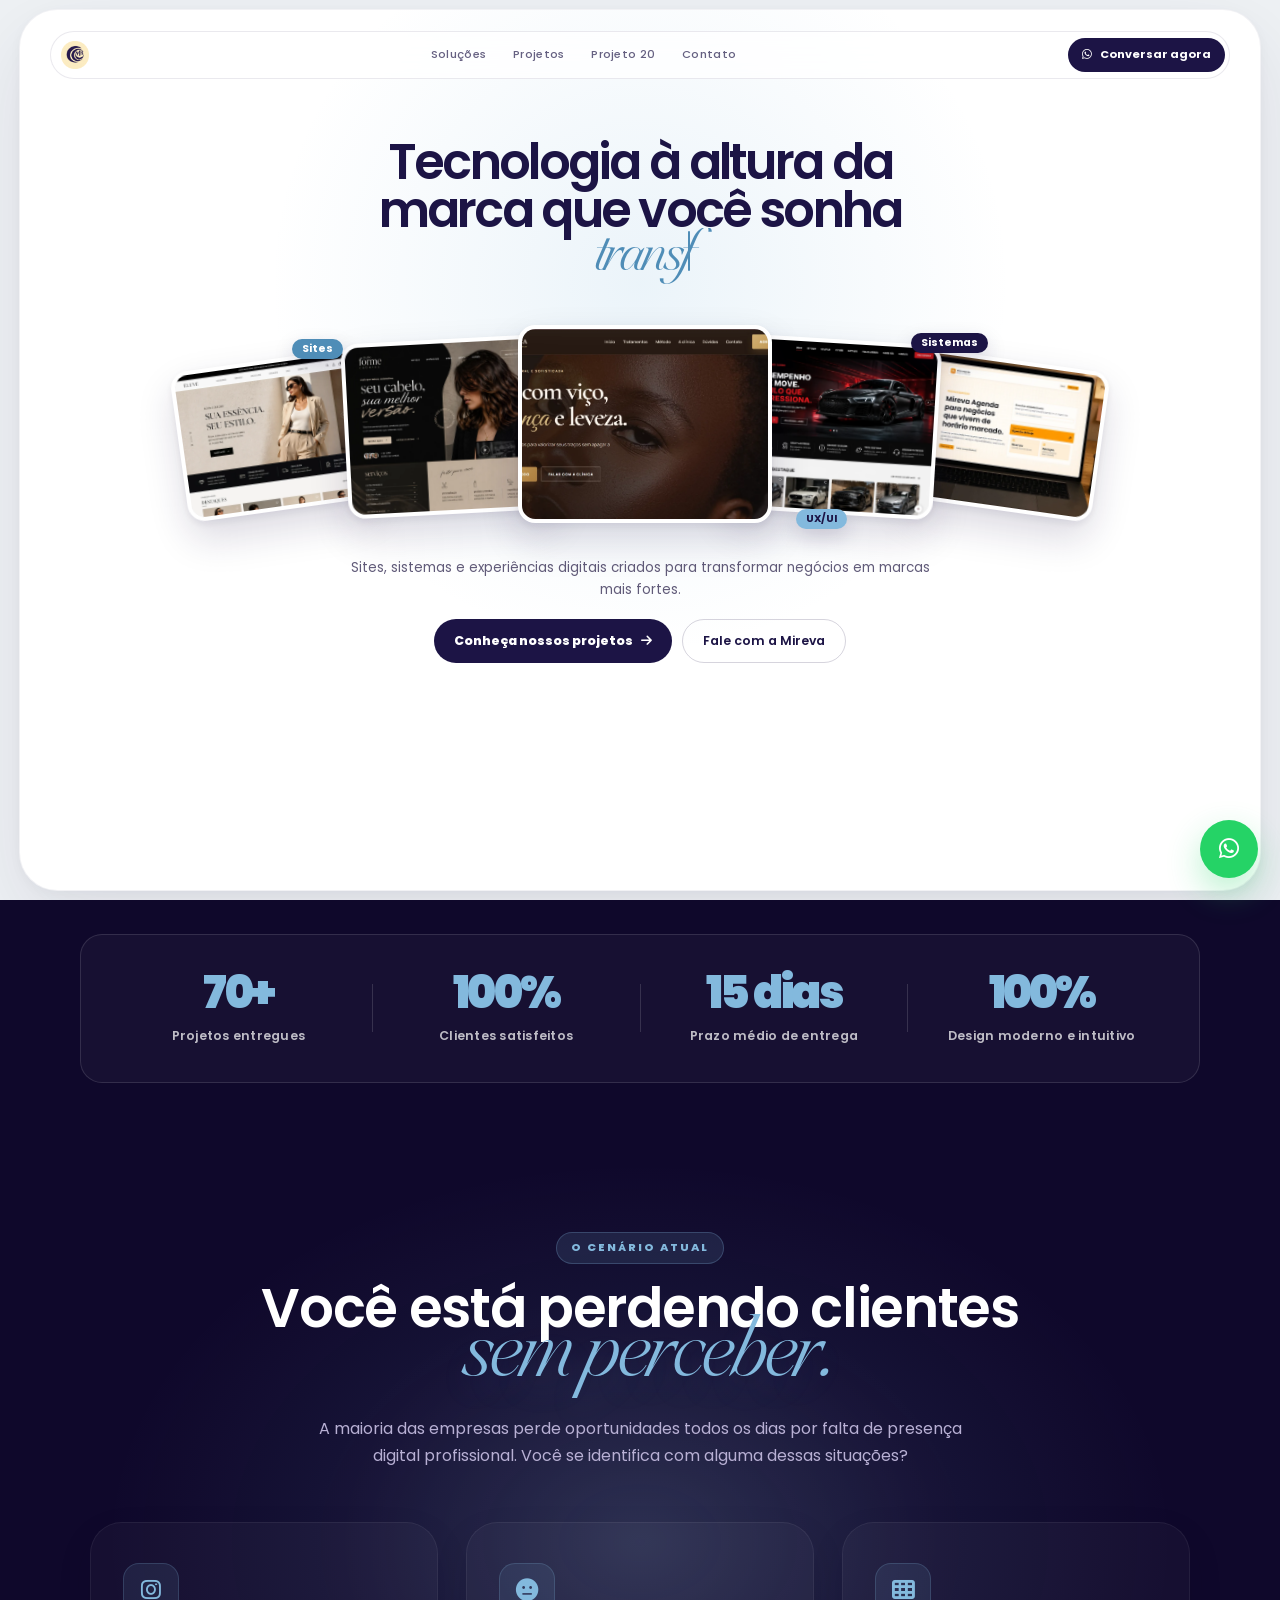
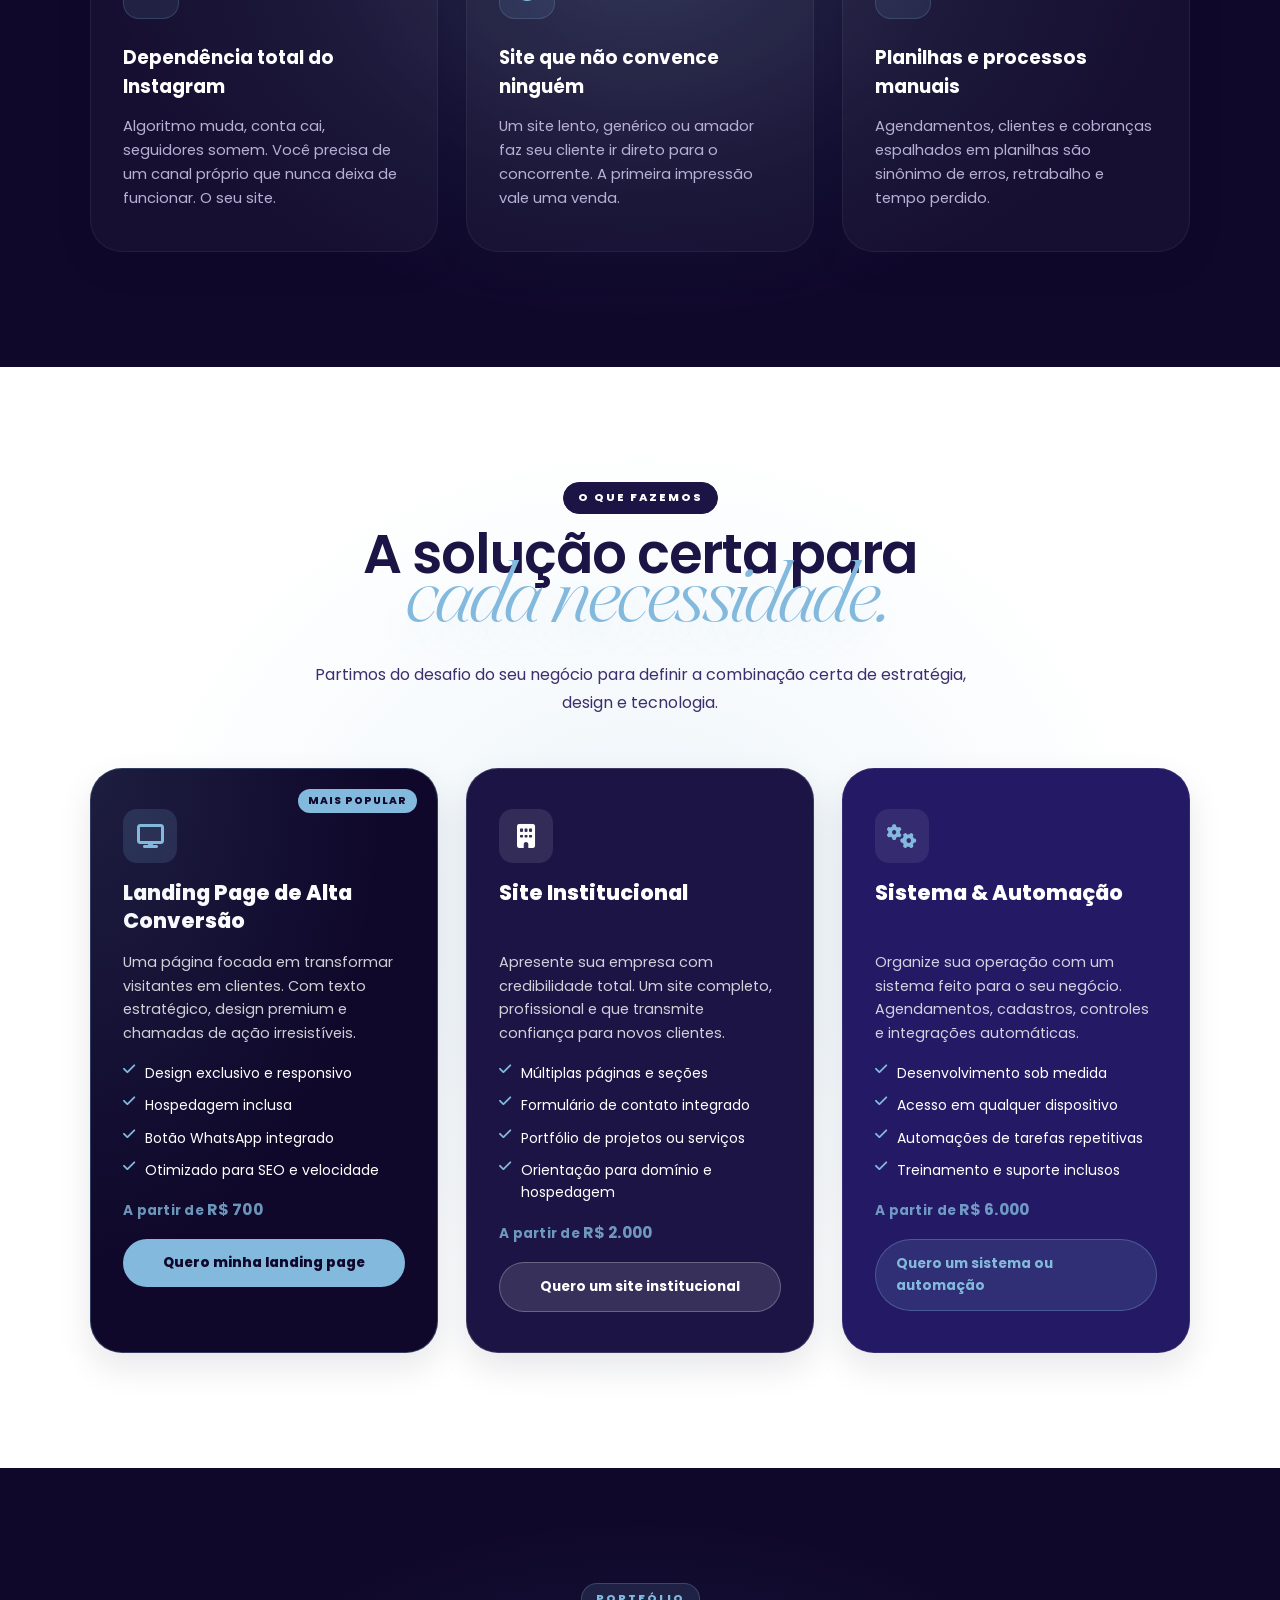
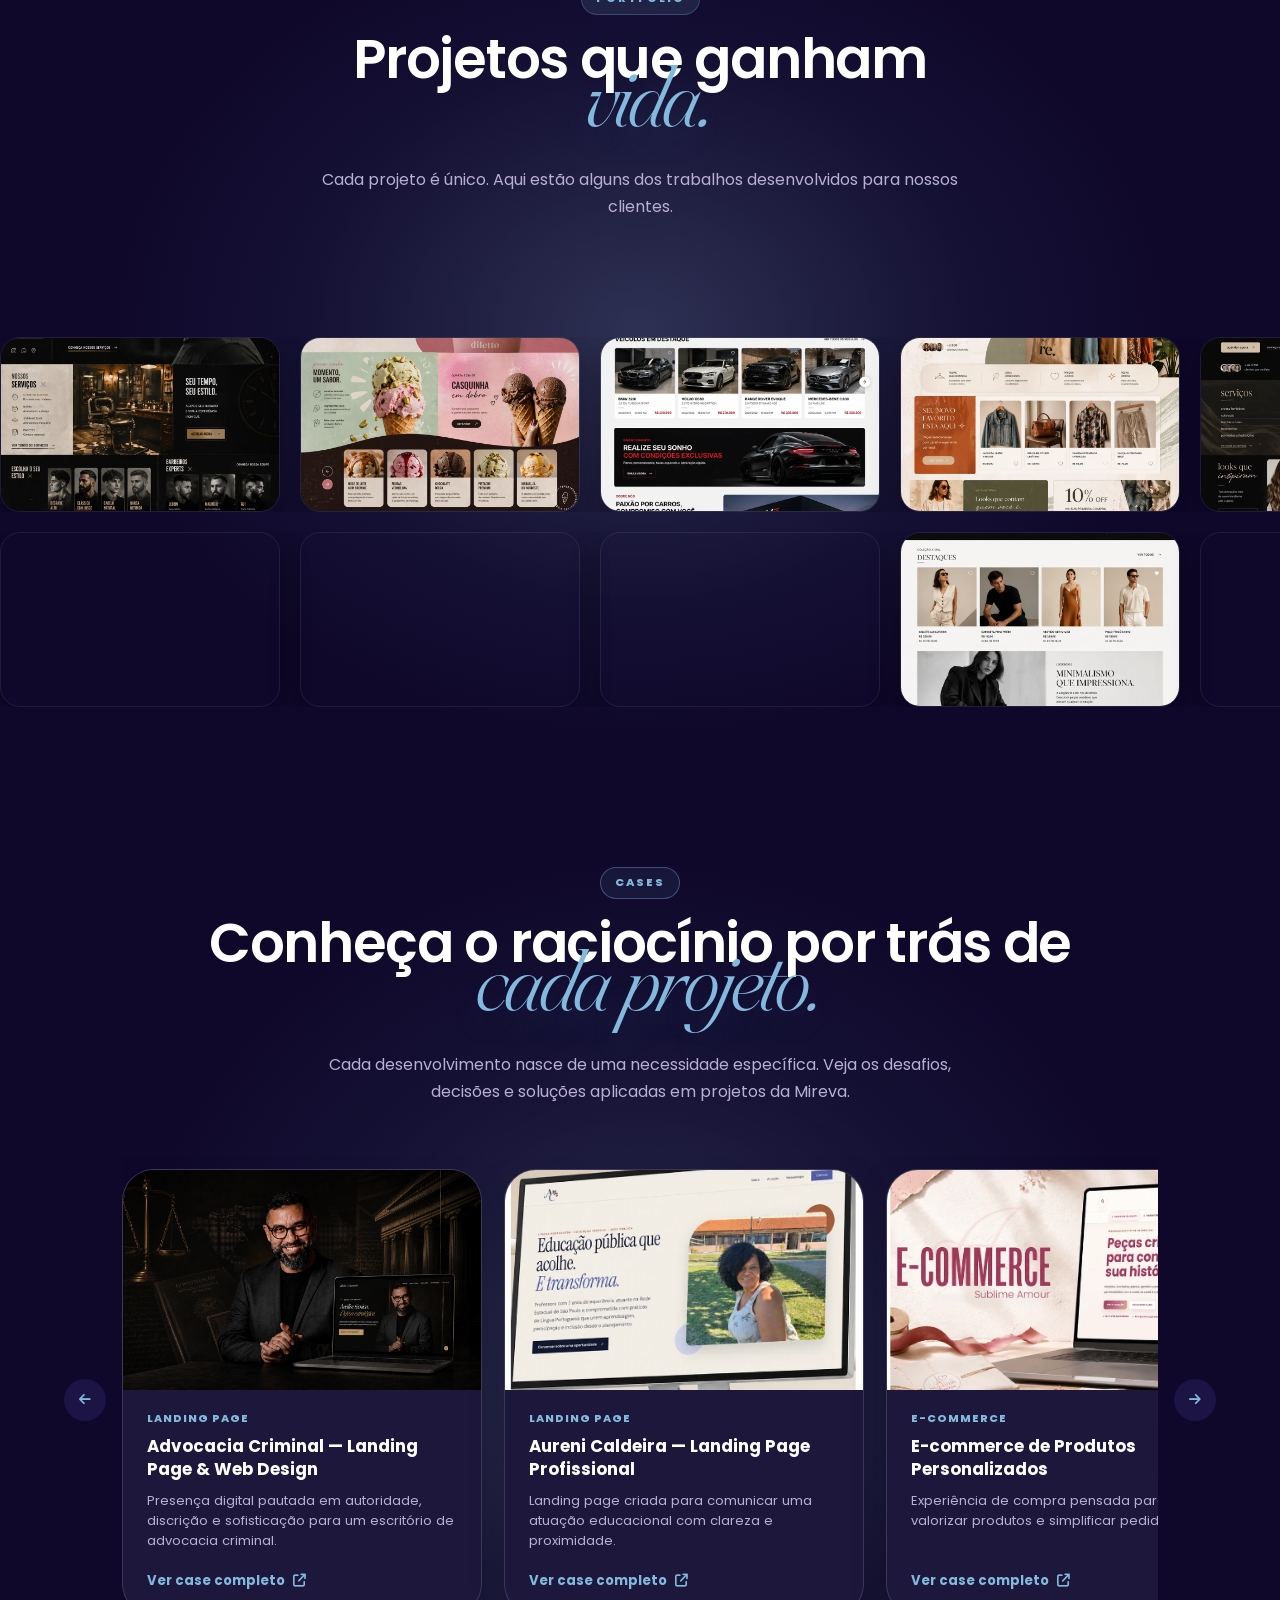
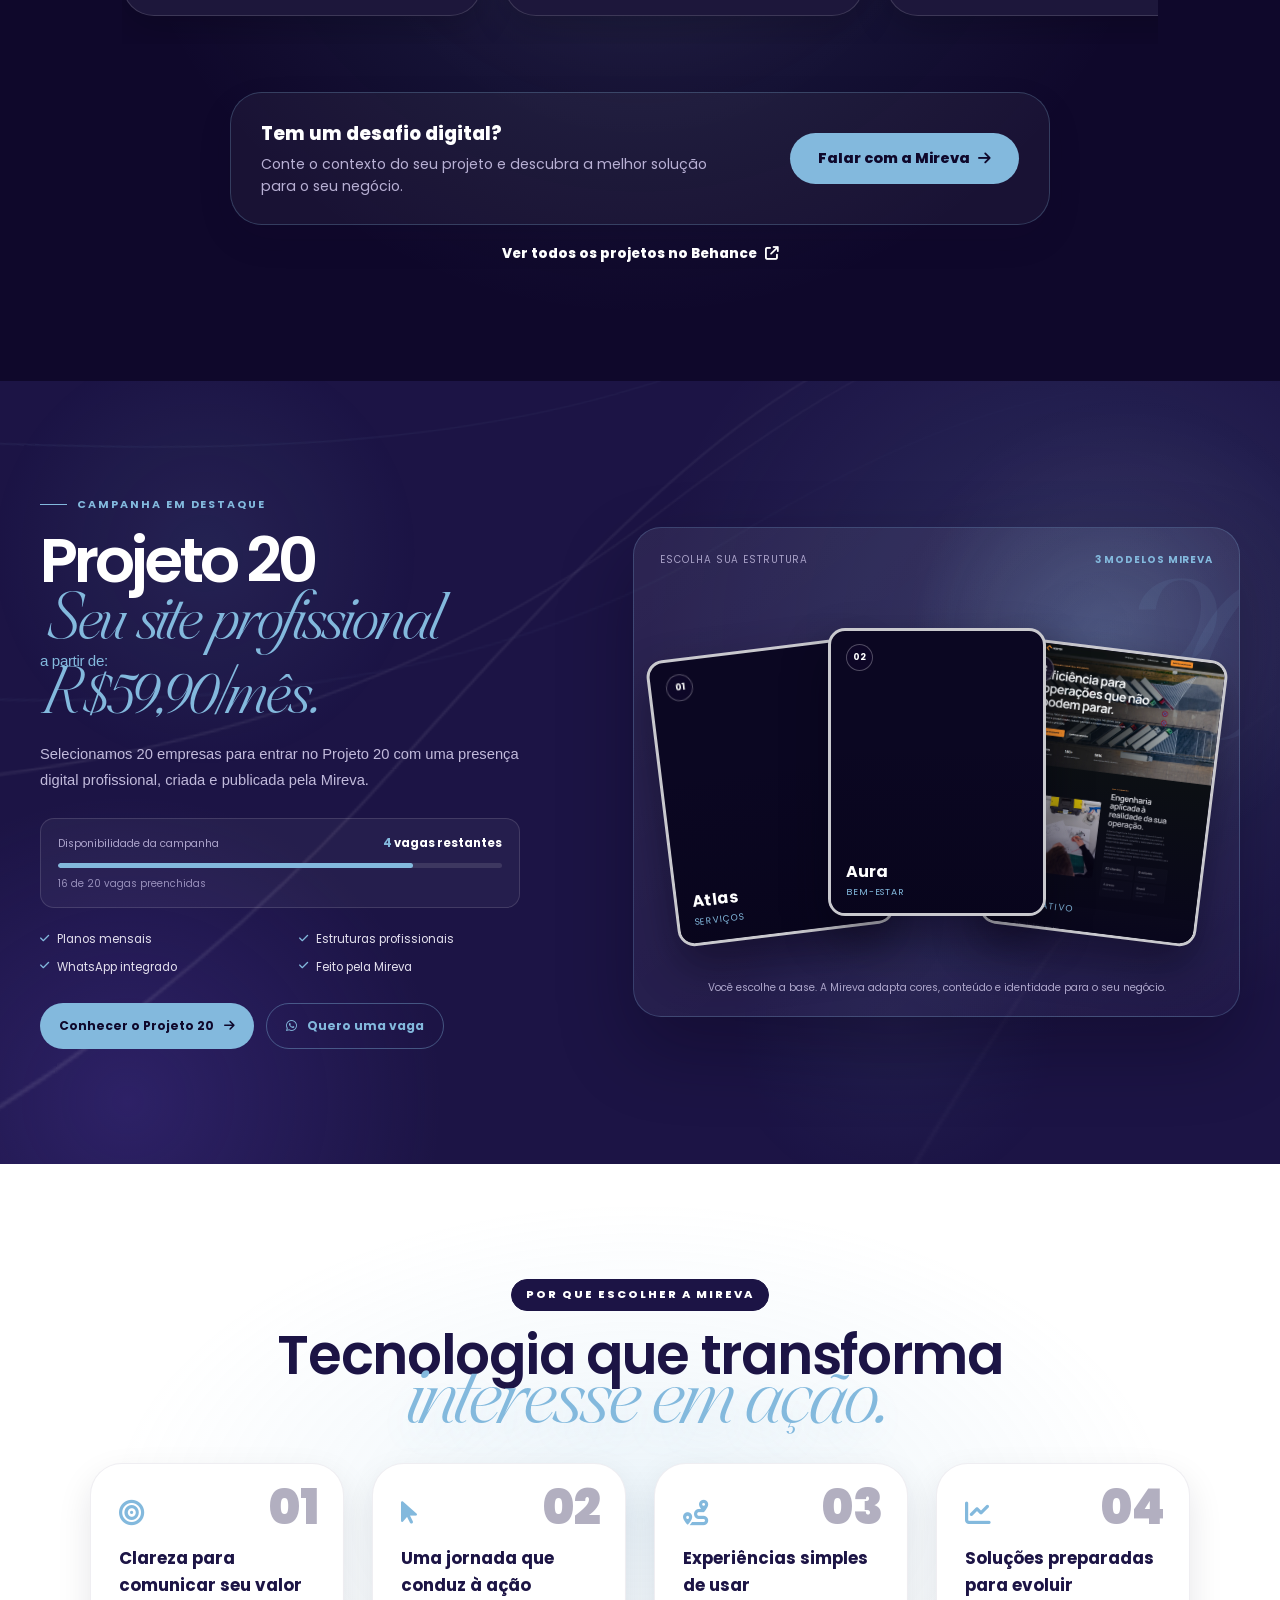
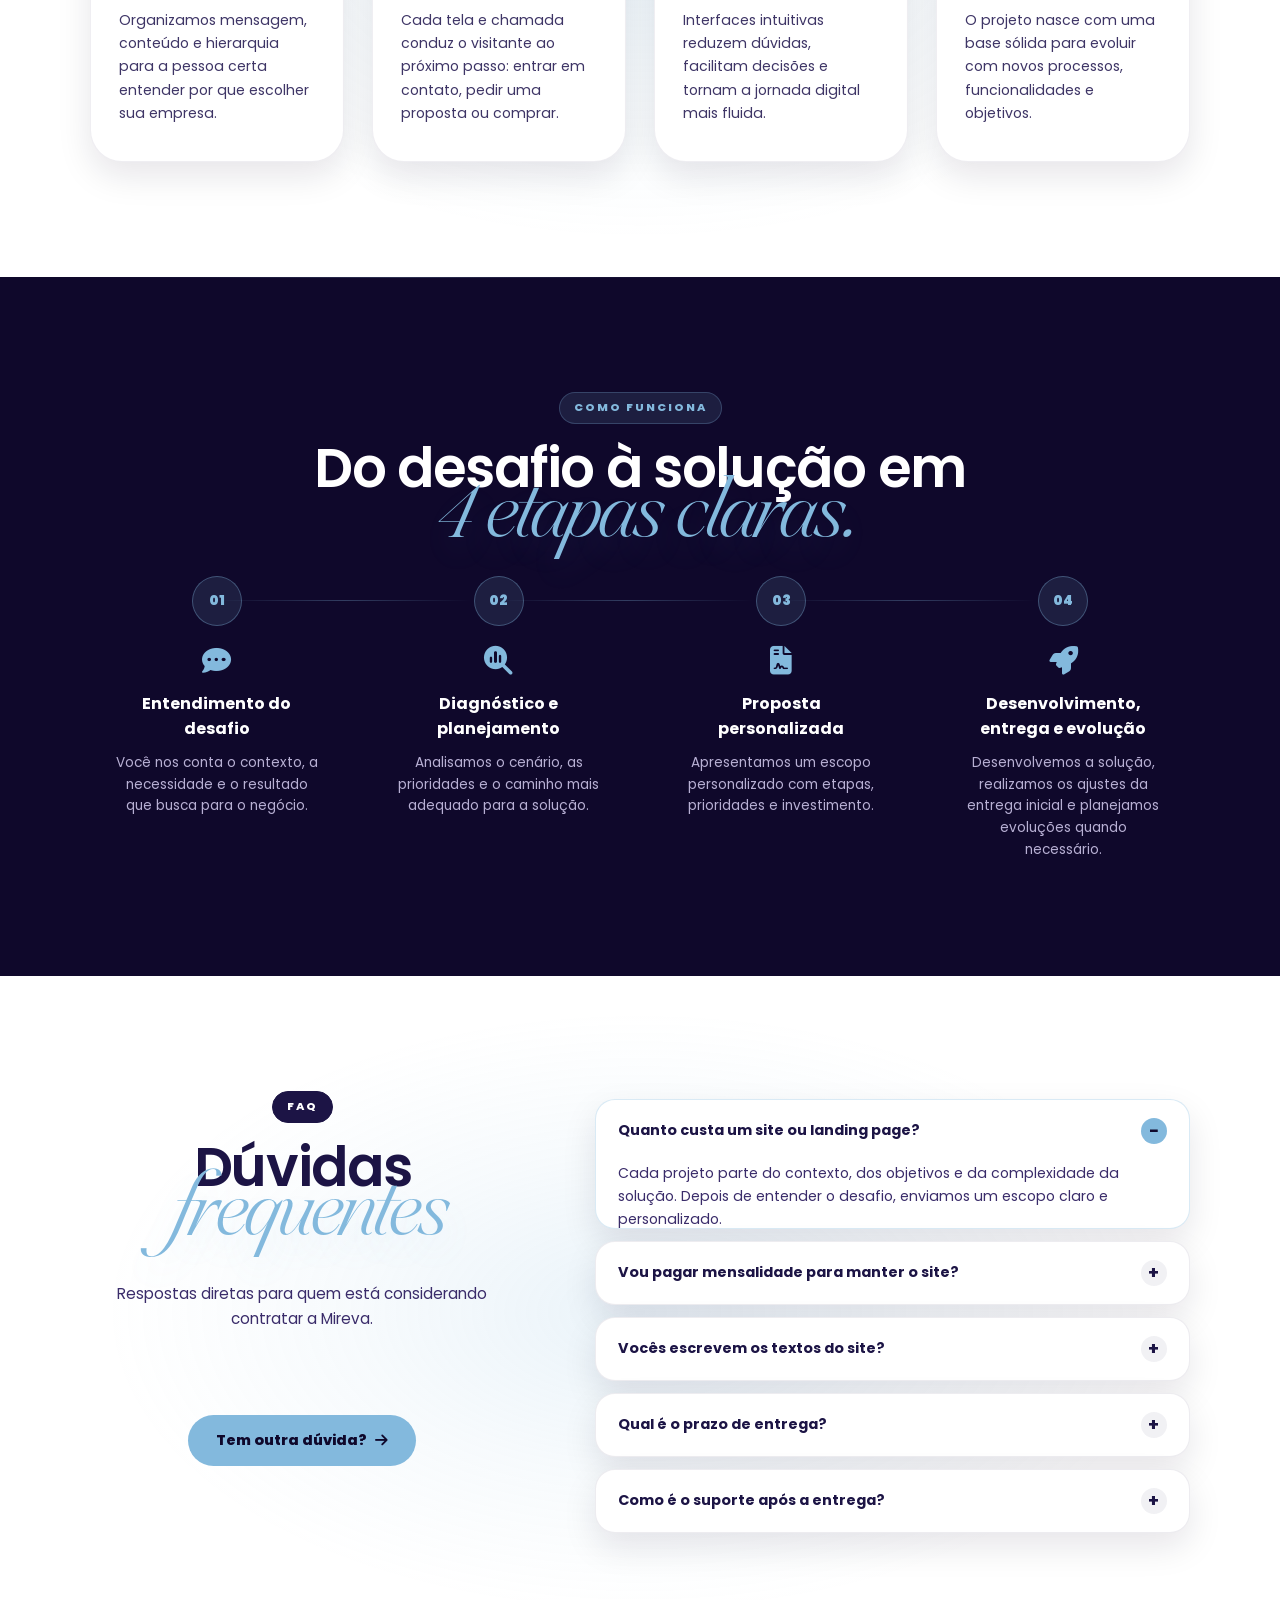
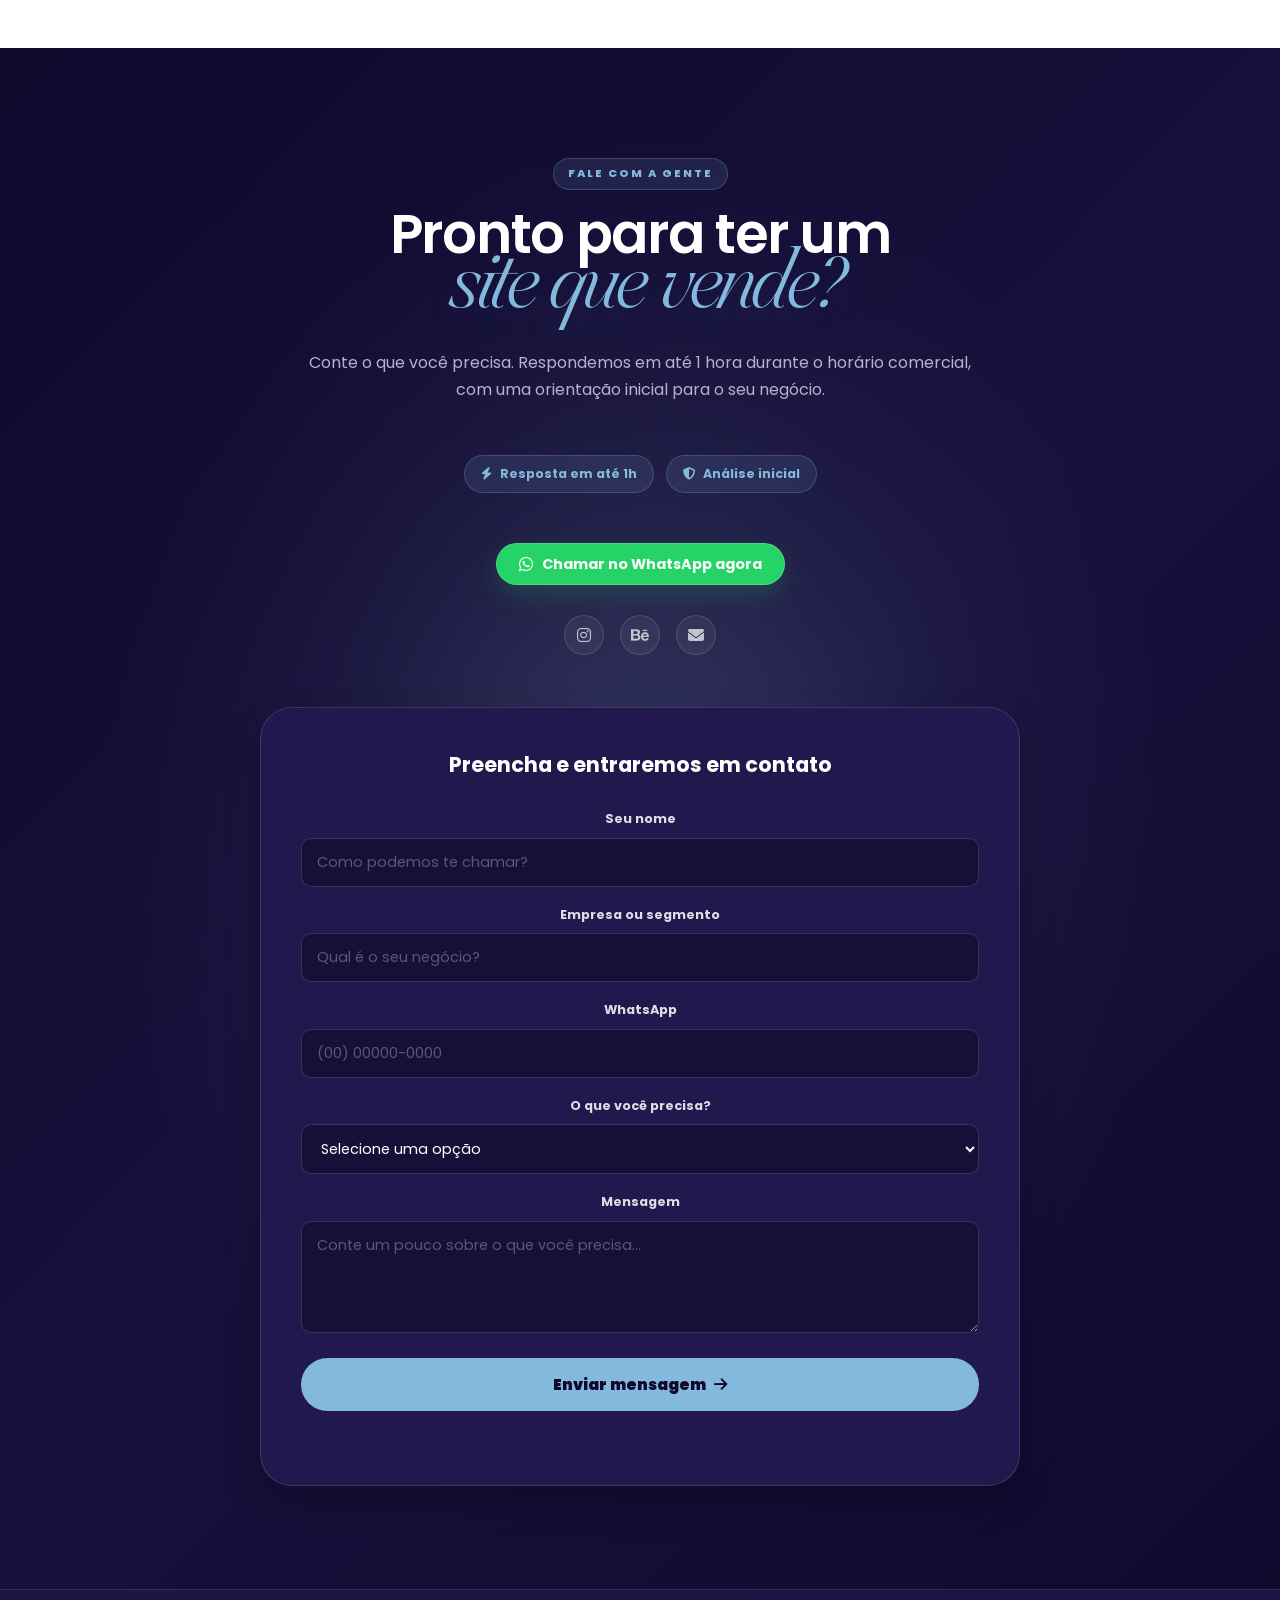
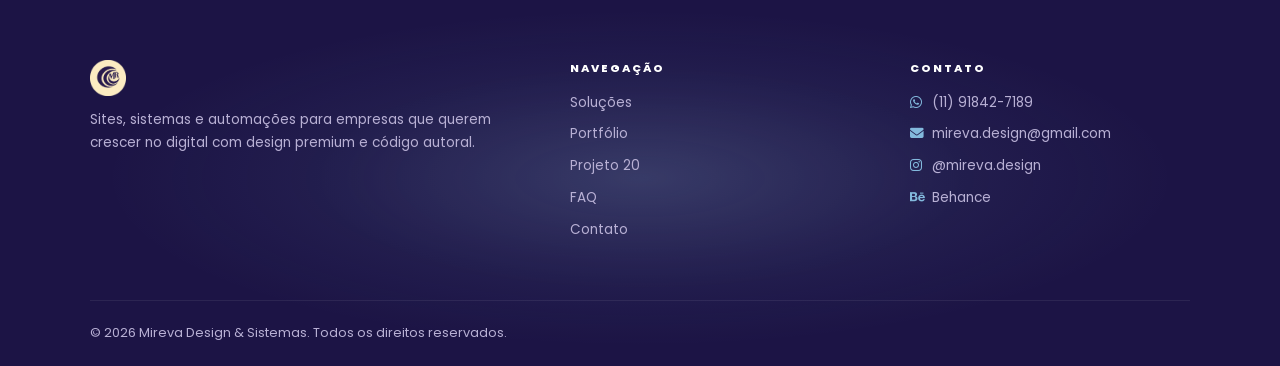
==== commit cdc2d692: "Atualiza assinatura do Projeto 20" ====
--- a/index.html
+++ b/index.html
@@ -465,8 +465,8 @@
     <div class="project20-shell">
       <div class="project20-copy fade-up">
         <div class="project20-label"><span></span> Campanha em destaque</div>
-        <h2 class="project20-title">Projeto 20 <em>Seu site profissional por R$ 340.</em></h2>
-        <p class="project20-lead">Selecionamos 20 empresas para receber uma landing page profissional criada pela Mireva, com domínio incluso por 12 meses.</p>
+        <h2 class="project20-title">Projeto 20 <em>Seu site profissional <span class="project20-price-prefix">a partir de:</span> R$59,90/mês.</em></h2>
+        <p class="project20-lead">Selecionamos 20 empresas para entrar no Projeto 20 com uma presença digital profissional, criada e publicada pela Mireva.</p>
 
         <div class="project20-vacancies" aria-label="Disponibilidade do Projeto 20">
           <div class="project20-vacancy-head">
@@ -478,10 +478,10 @@
         </div>
 
         <ul class="project20-benefits">
-          <li><i class="fa-solid fa-check"></i> Domínio por 12 meses</li>
-          <li><i class="fa-solid fa-check"></i> Até 6 seções</li>
+          <li><i class="fa-solid fa-check"></i> Planos mensais</li>
+          <li><i class="fa-solid fa-check"></i> Estruturas profissionais</li>
           <li><i class="fa-solid fa-check"></i> WhatsApp integrado</li>
-          <li><i class="fa-solid fa-check"></i> Sem mensalidade</li>
+          <li><i class="fa-solid fa-check"></i> Feito pela Mireva</li>
         </ul>
 
         <div class="project20-actions">
@@ -607,7 +607,7 @@
               <span>Vou pagar mensalidade para manter o site?</span>
               <span class="faq-icon">+</span>
             </button>
-            <div class="faq-answer"><p>O projeto é entregue com os combinados definidos no escopo. Domínio, hospedagem e evoluções futuras são tratados conforme a necessidade de cada negócio.</p></div>
+            <div class="faq-answer"><p>No Projeto 20, sim: trabalhamos com assinaturas mensais nos planos Mireva Essential e Mireva Essential PRO. Para projetos sob medida, domínio, hospedagem e evoluções são definidos no escopo.</p></div>
           </article>
           <article class="faq-item">
             <button class="faq-question" type="button" aria-expanded="false">
--- a/mireva.css
+++ b/mireva.css
@@ -3061,6 +3061,18 @@
   letter-spacing: -.02em;
   line-height: .82;
 }
+.project20-price-prefix {
+  display: block;
+  margin: .28em 0 .08em;
+  color: #83b9dd;
+  font-family: var(--font-body);
+  font-size: .23em;
+  font-style: normal;
+  font-weight: 300;
+  letter-spacing: -.025em;
+  line-height: 1;
+  vertical-align: middle;
+}
 .project20-lead {
   max-width: 590px;
   margin: 0 0 25px;
